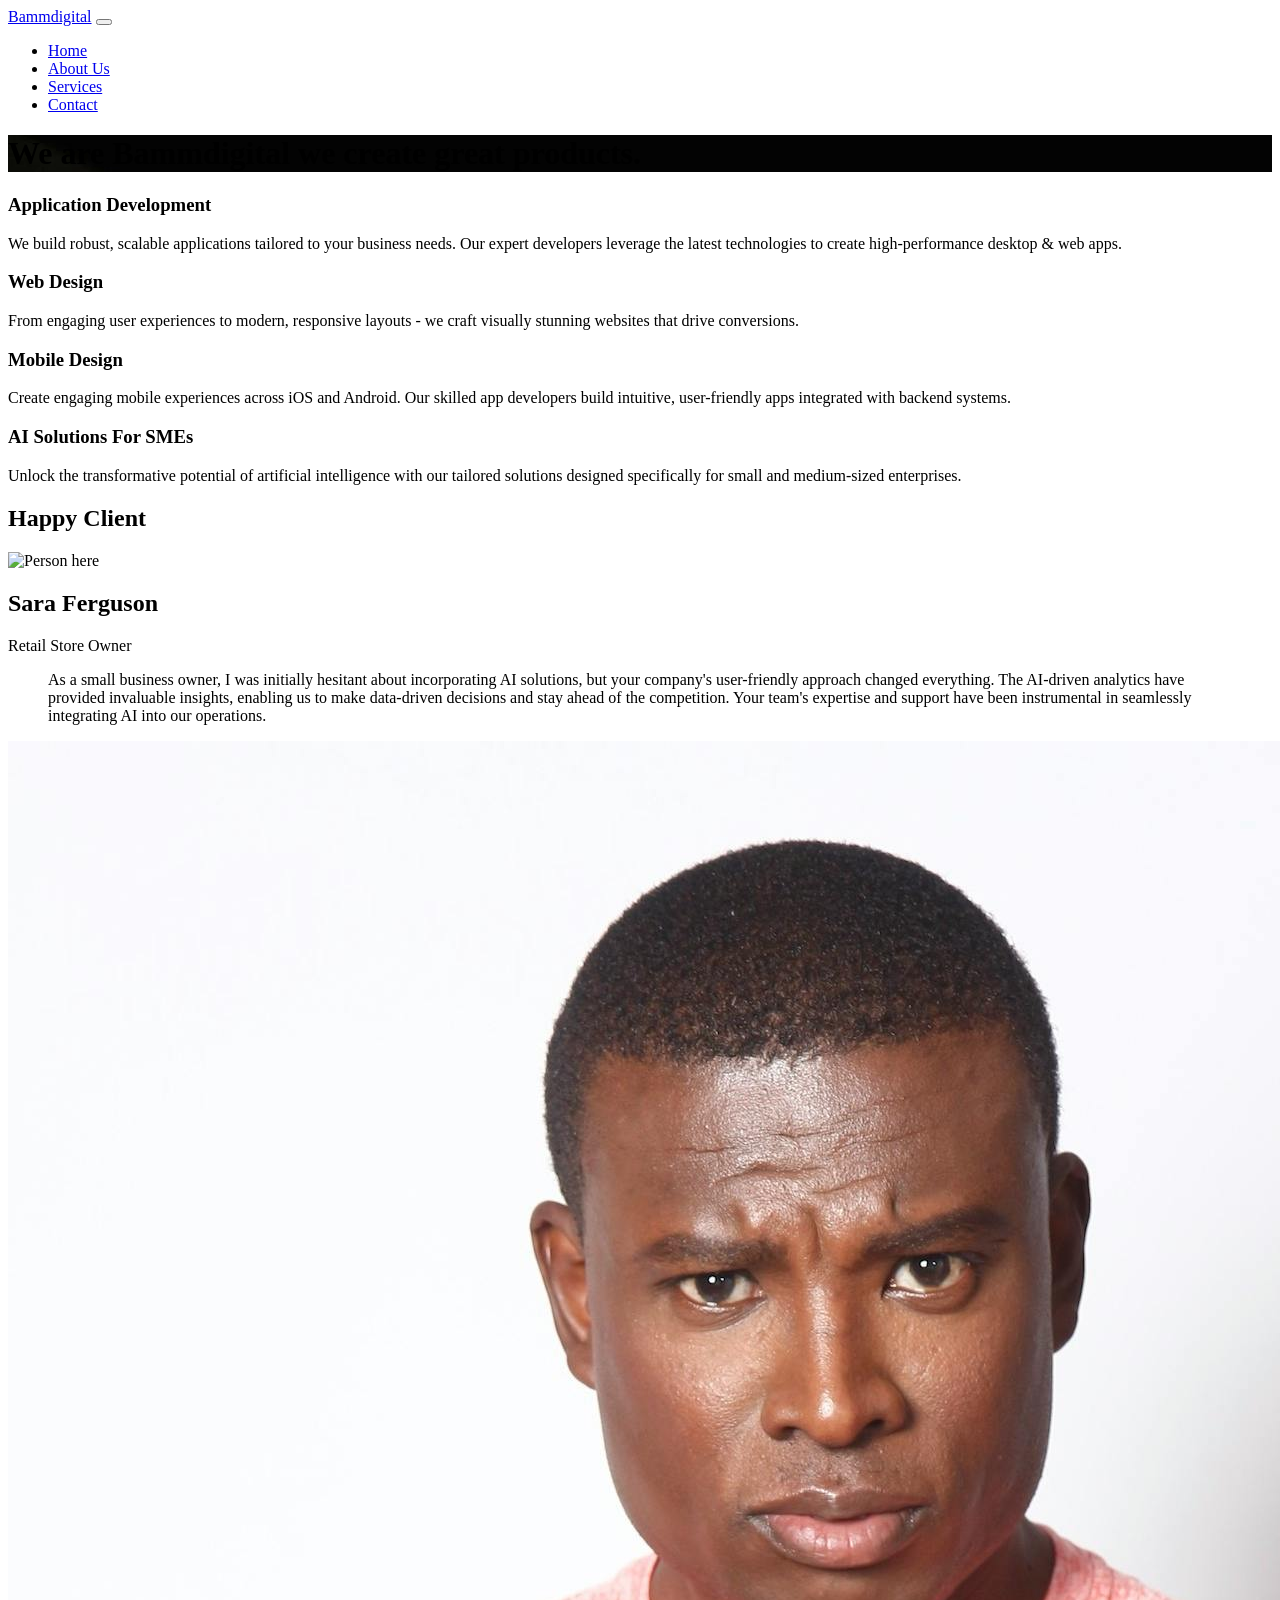
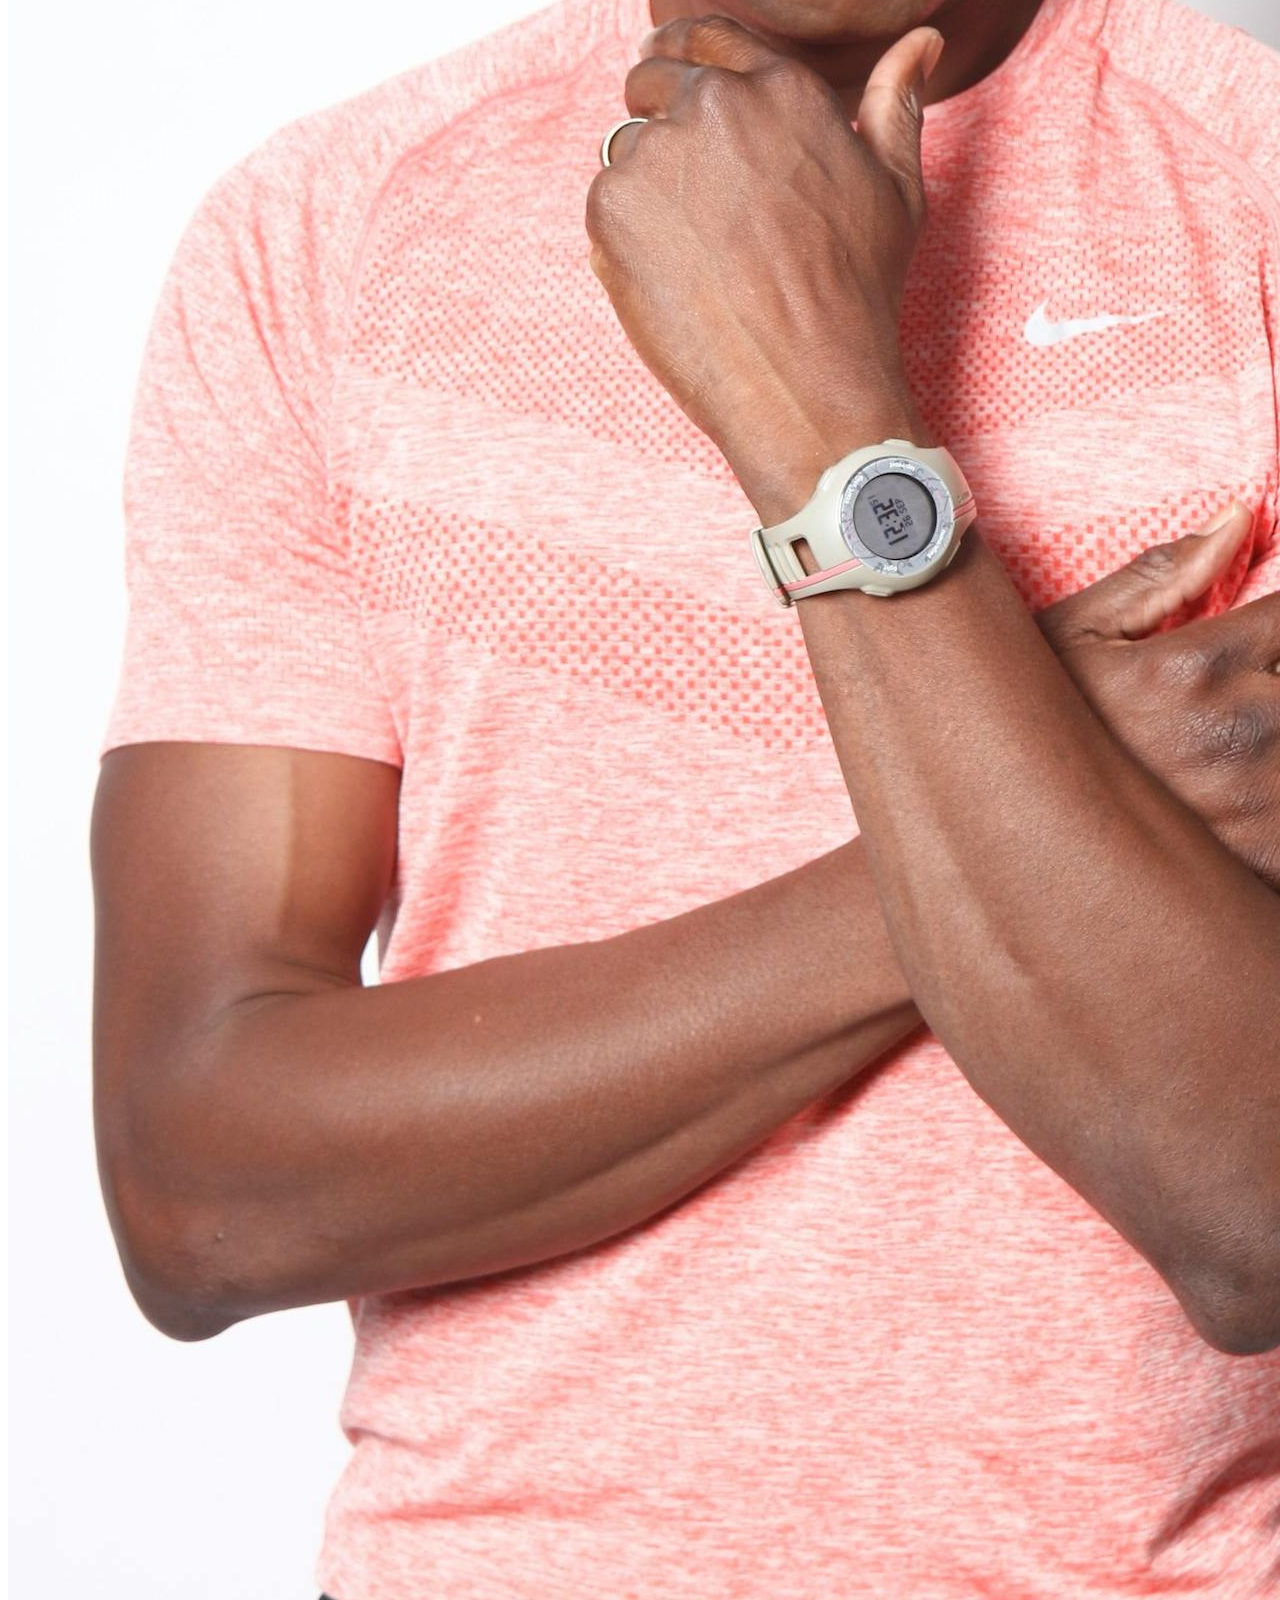
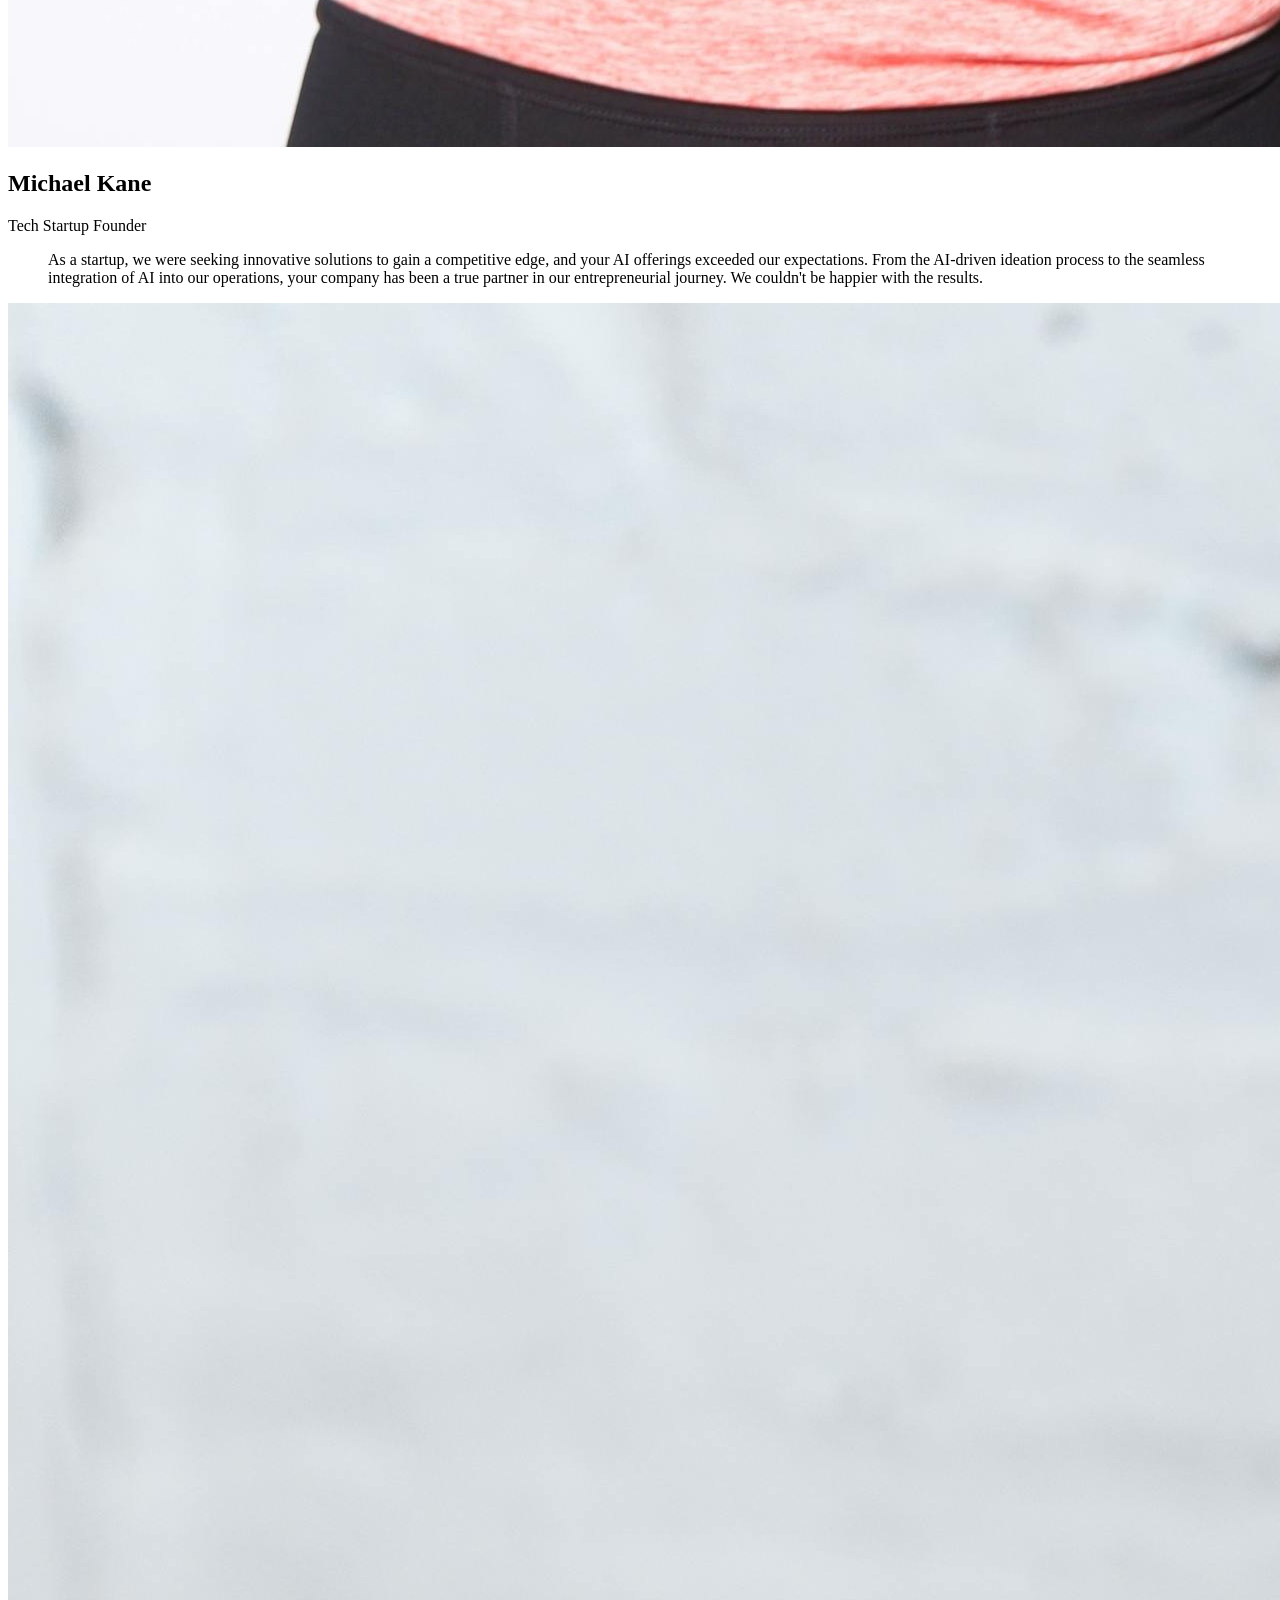
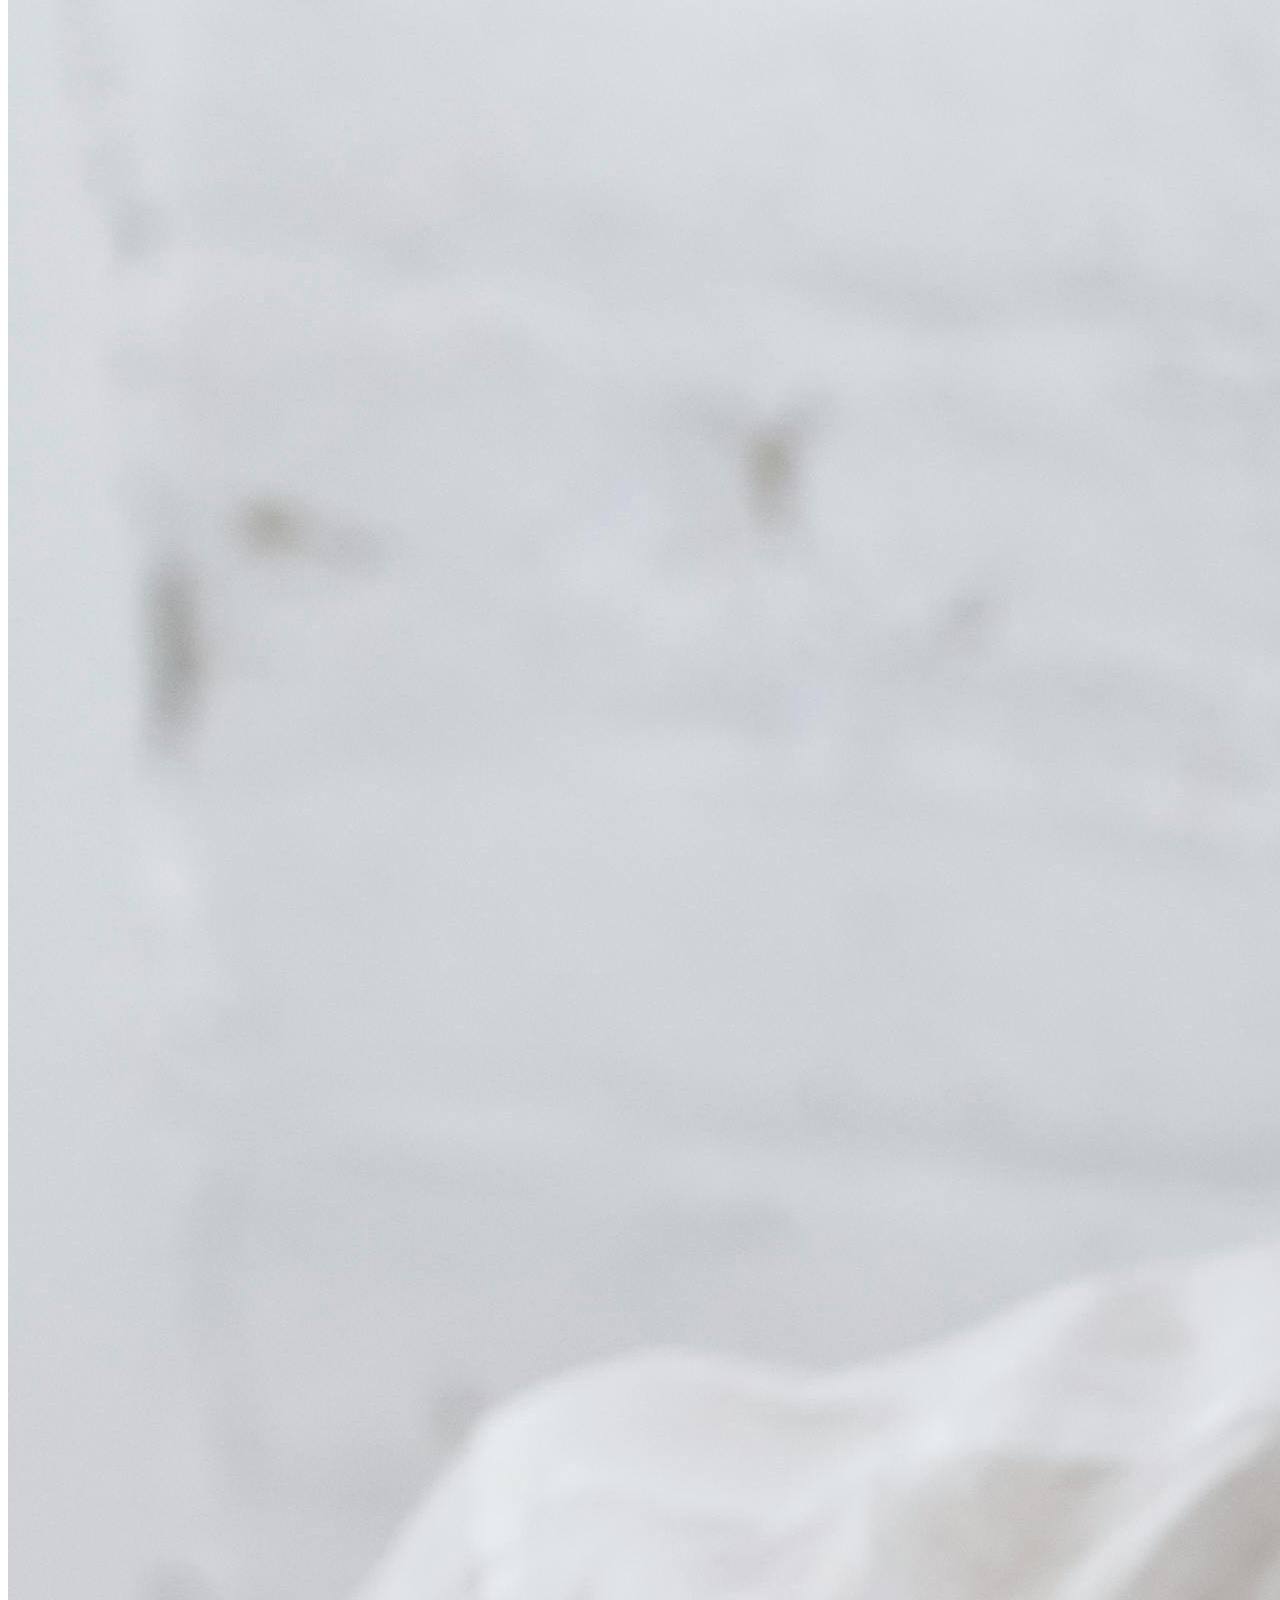
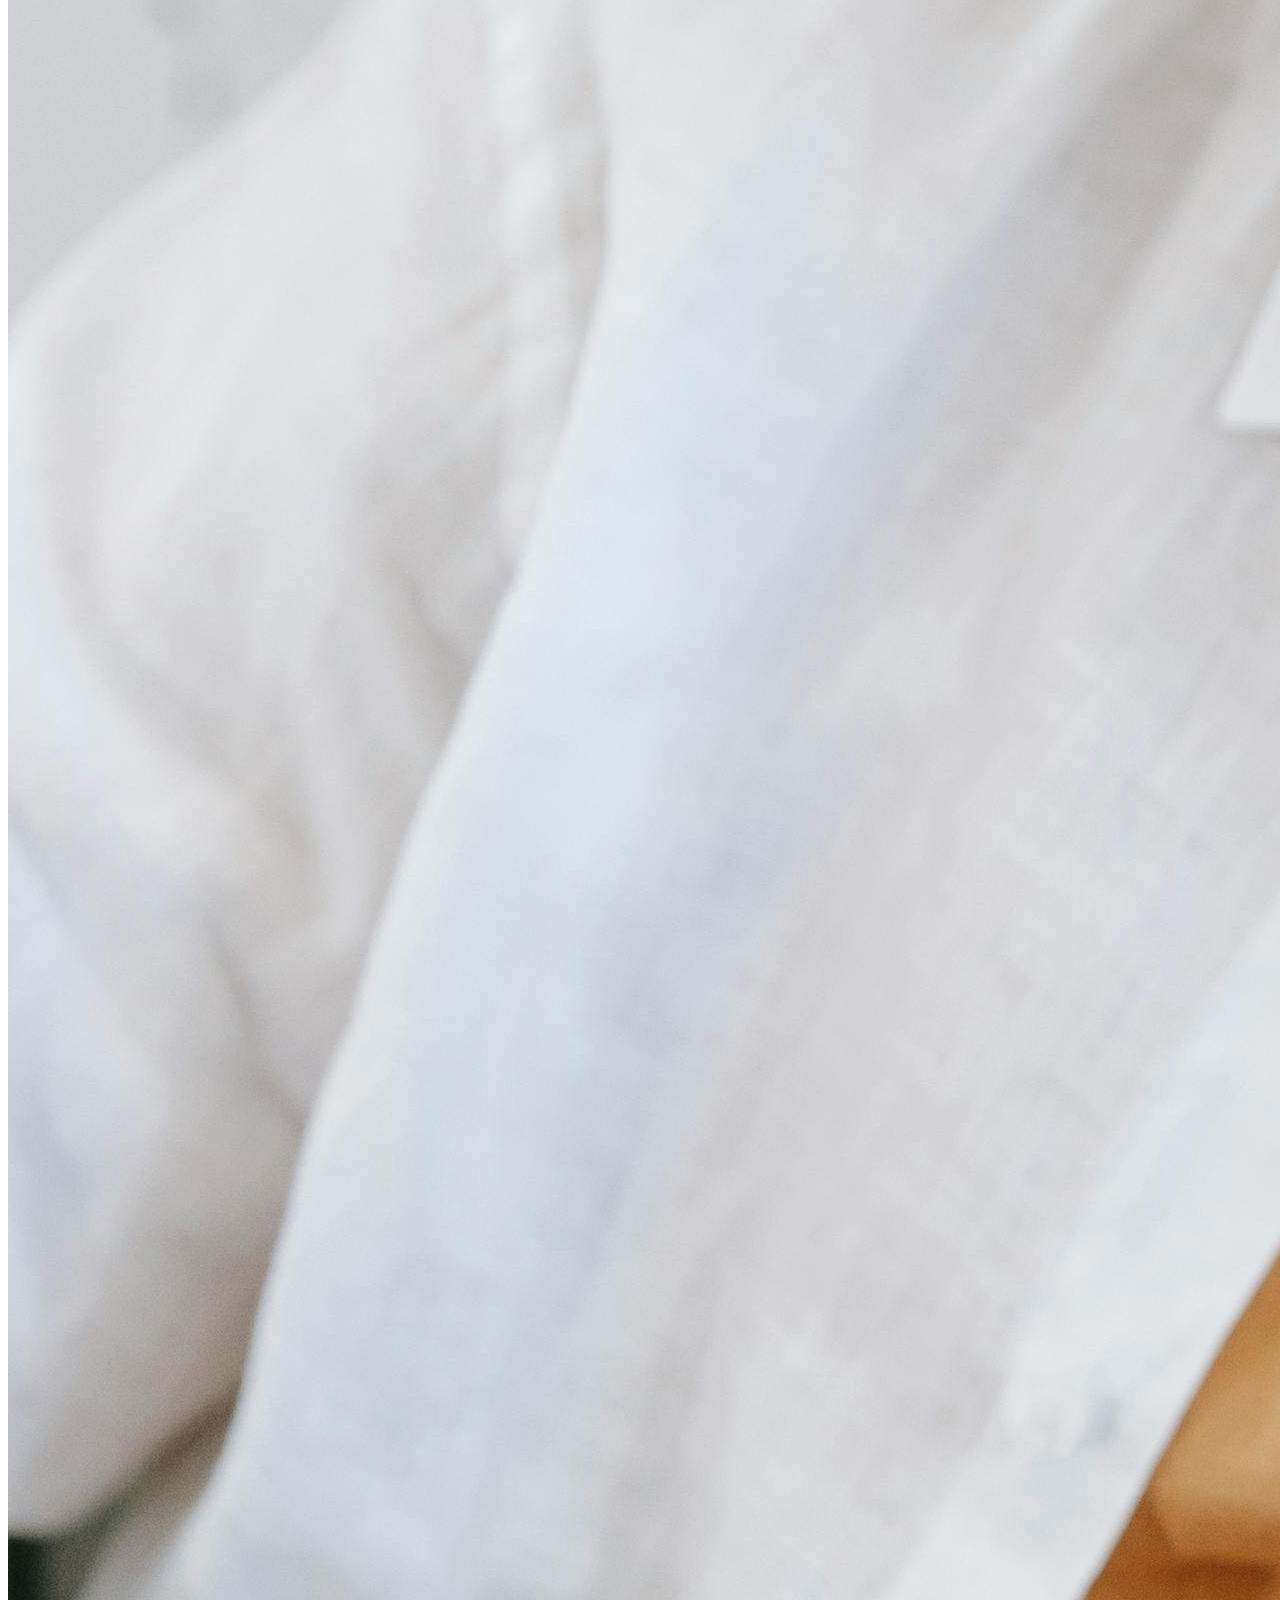
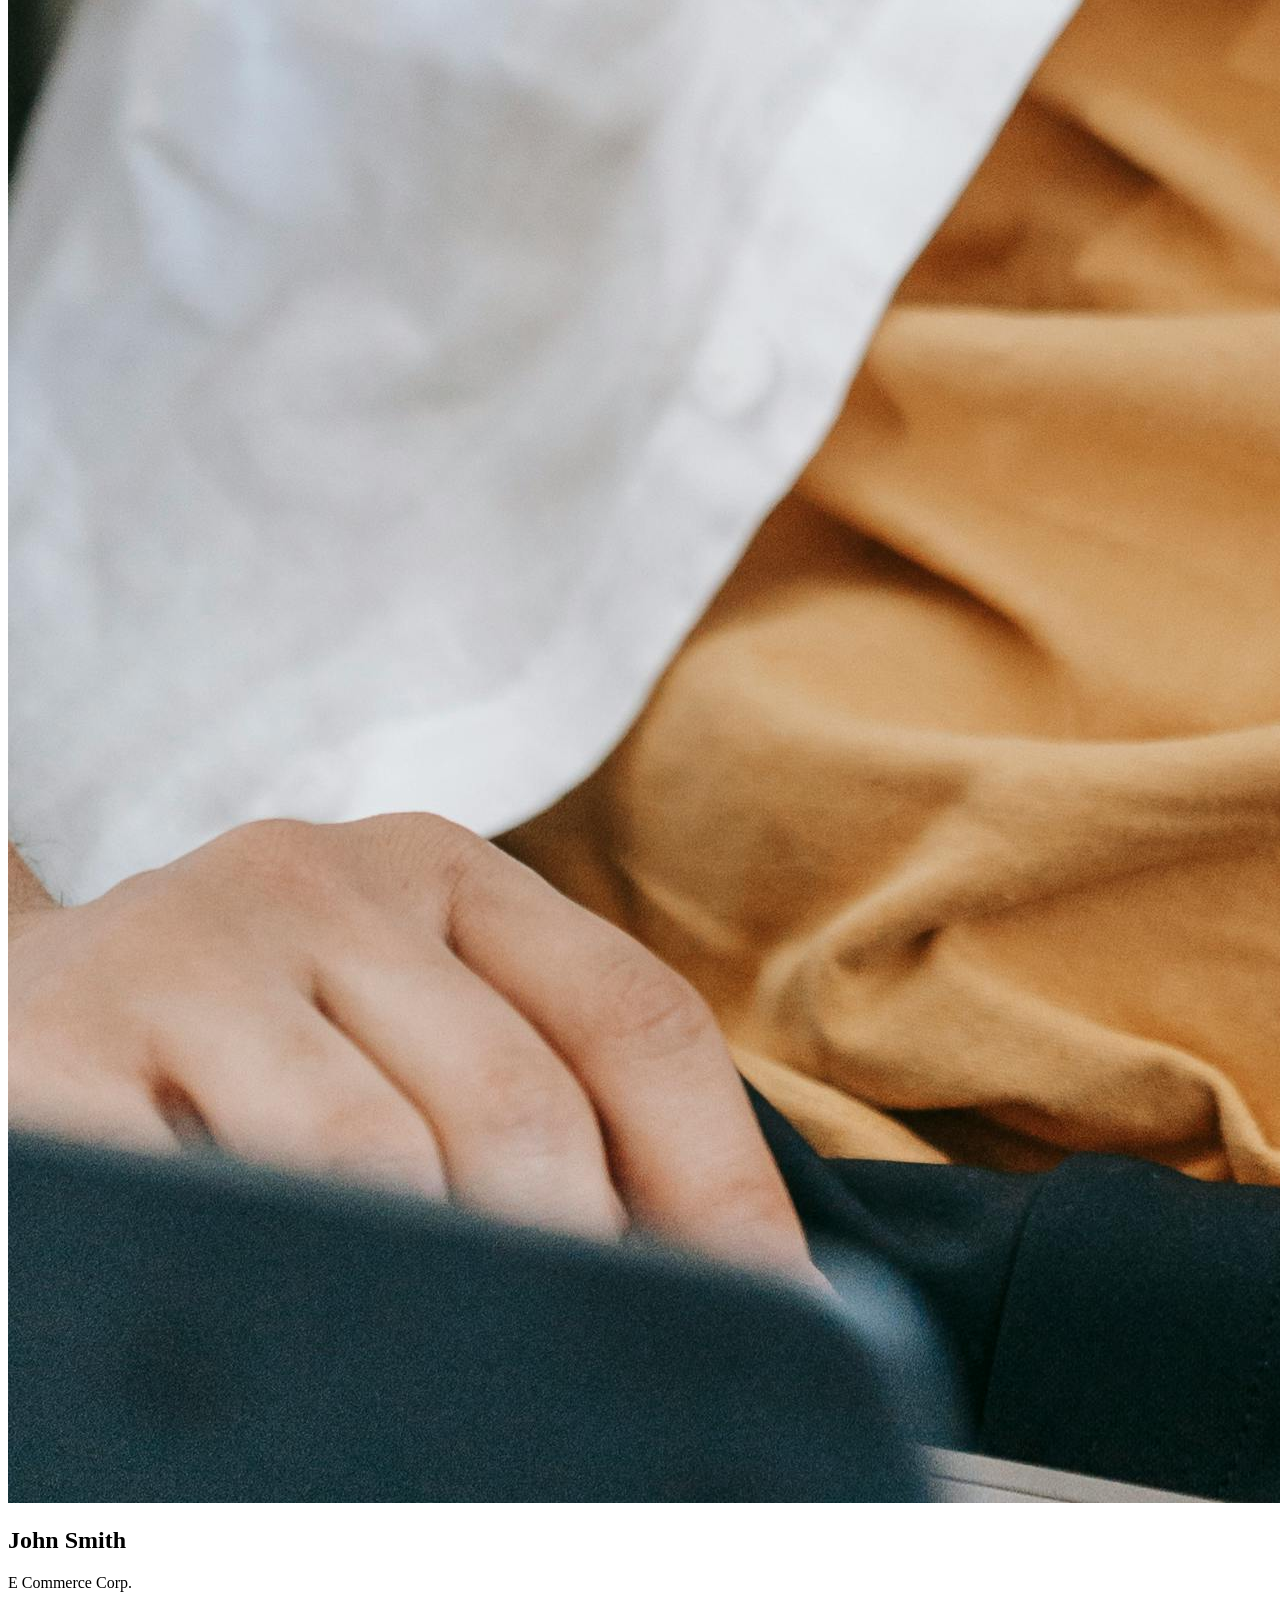
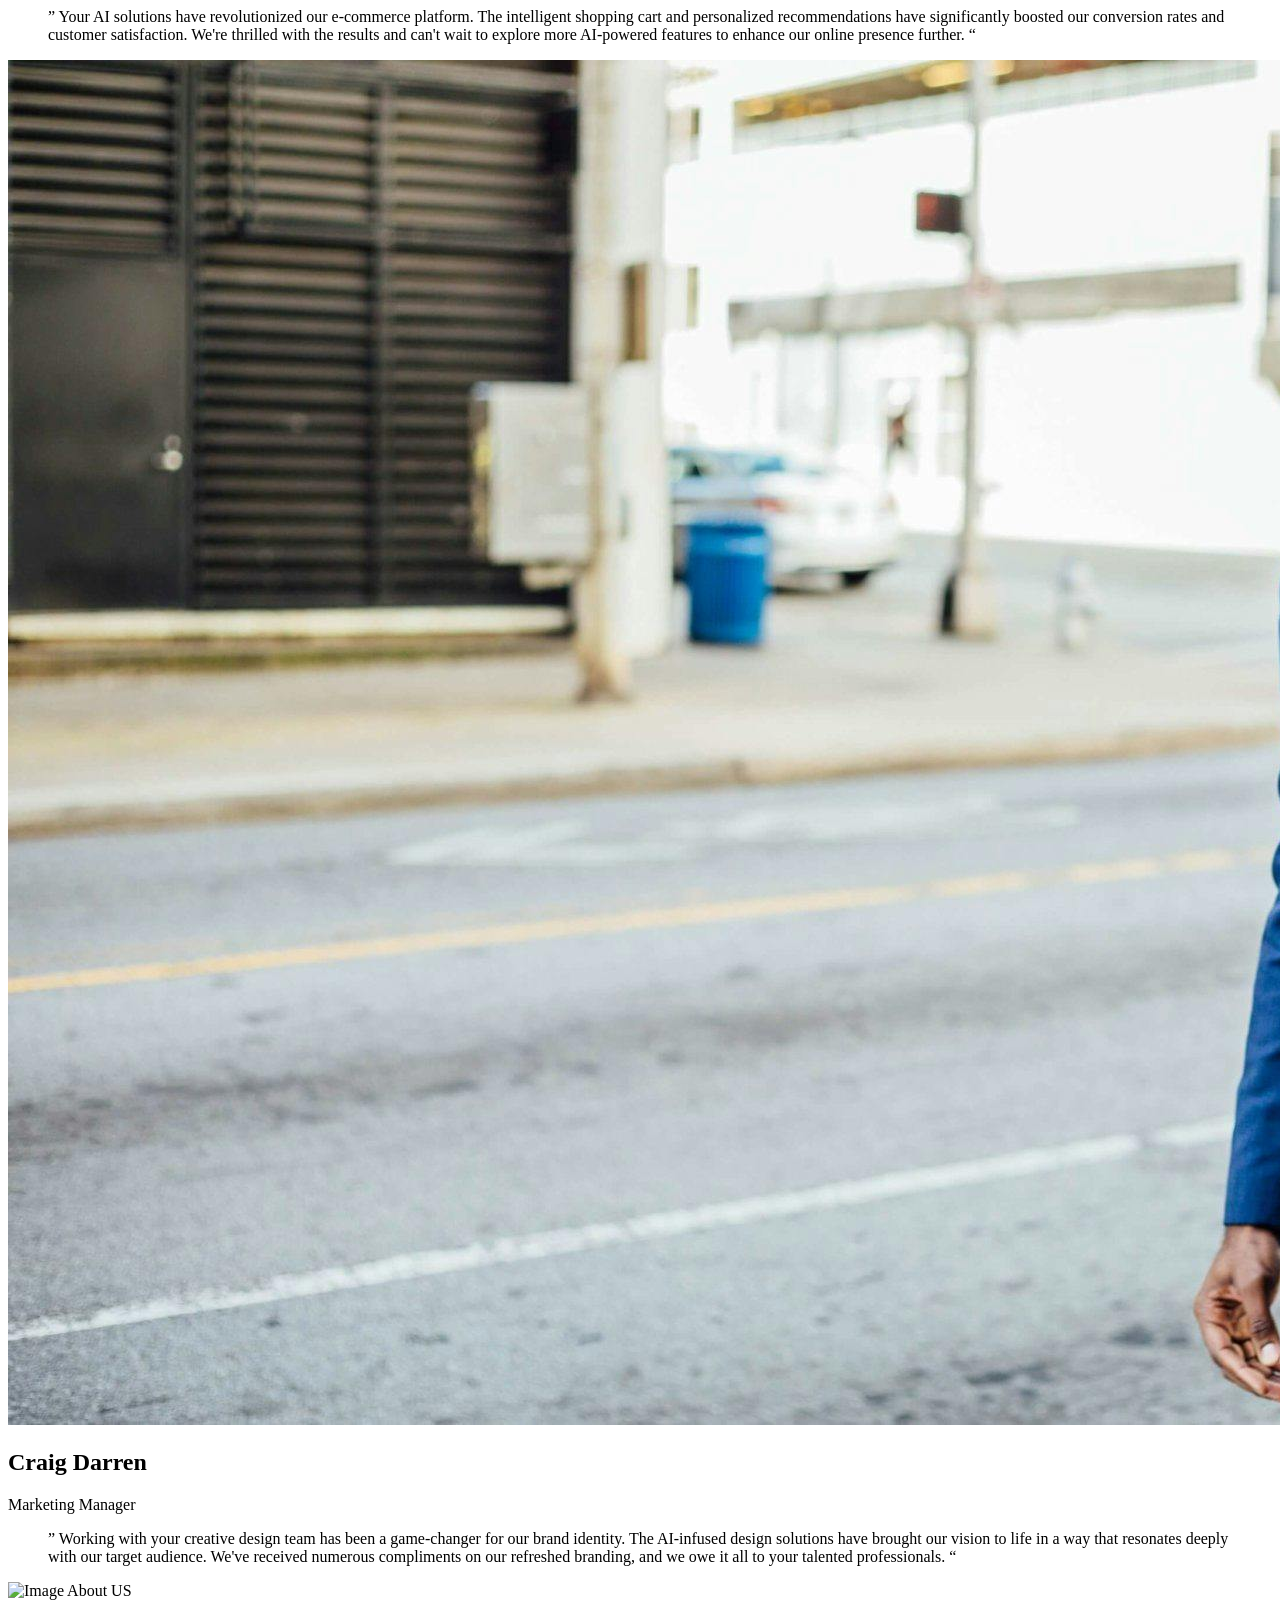
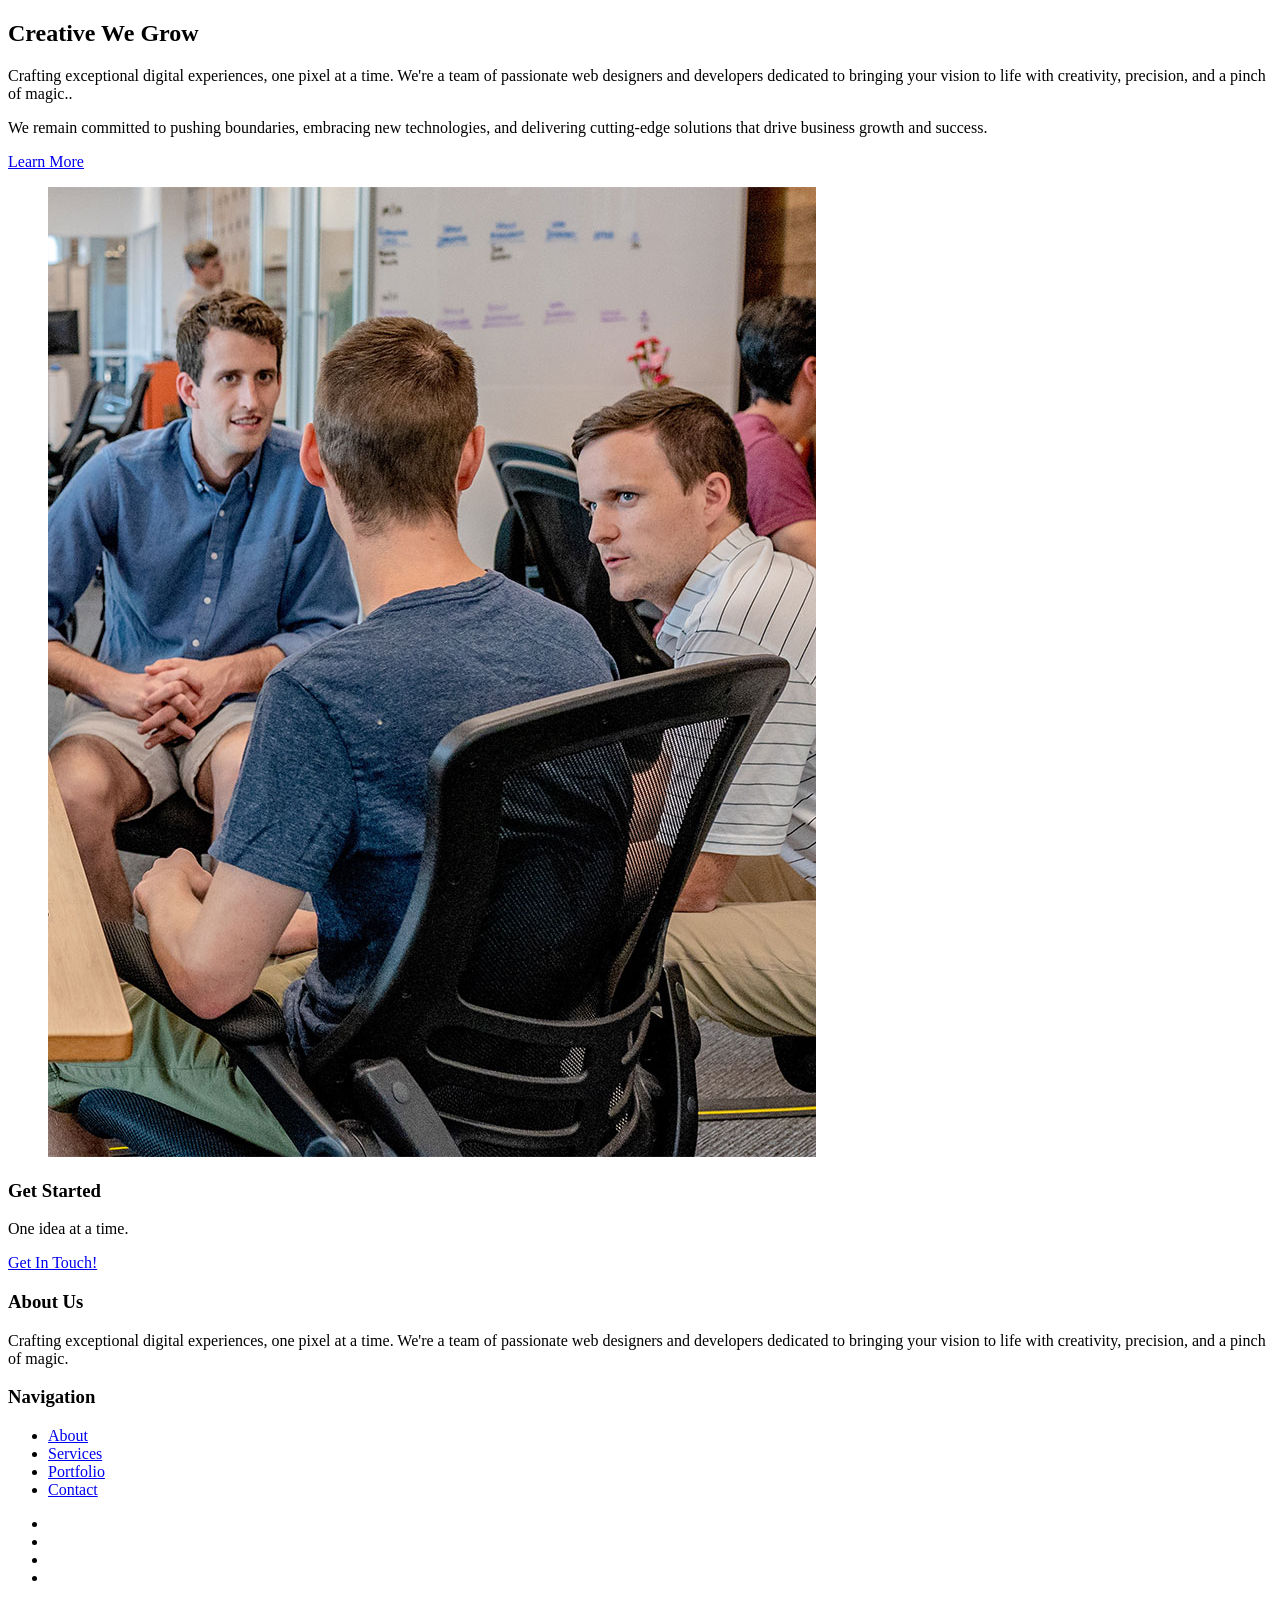
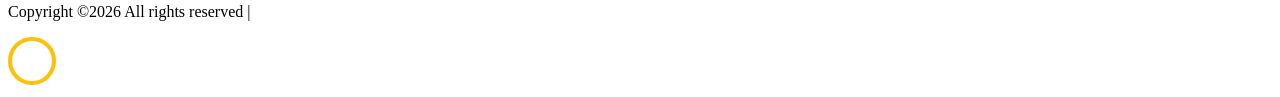
==== index.html @ 5a674810 "update testimonial section" ====
<!DOCTYPE html>
<html lang="en">

<head>
  <title>Bammdigital Services</title>
  <meta charset="utf-8">
  <meta name="viewport" content="width=device-width, initial-scale=1, shrink-to-fit=no">


  <link href="https://fonts.googleapis.com/css?family=Abril+Fatface:400,400i|Roboto+Mono&display=swap" rel="stylesheet">


  <link rel="stylesheet" href="css/animate.css">
  <link rel="stylesheet" href="css/owl.carousel.min.css">
  <link rel="stylesheet" href="css/jquery.fancybox.min.css">


  <link rel="stylesheet" href="fonts/ionicons/css/ionicons.min.css">
  <link rel="stylesheet" href="fonts/fontawesome/css/font-awesome.min.css">
  <link rel="stylesheet" href="fonts/flaticon/font/flaticon.css">
  <link rel="stylesheet" href="css/aos.css">
  <link rel="stylesheet"
    href="https://cdnjs.cloudflare.com/ajax/libs/simple-line-icons/2.4.1/css/simple-line-icons.css">

  <!-- Theme Style -->
  <link rel="stylesheet" href="css/style.css">

</head>

<body>

  <header role="banner">
    <nav class="navbar navbar-expand-lg  bg-dark">
      <div class="container-fluid">
        <a class="navbar-brand " href="index.html">Bammdigital</a>

        <button class="navbar-toggler" type="button" data-toggle="collapse" data-target="#navbarsExample05"
          aria-controls="navbarsExample05" aria-expanded="false" aria-label="Toggle navigation">
          <span class="navbar-toggler-icon"></span>
        </button>

   
        <div class="collapse navbar-collapse" id="navbarsExample05">
          <ul class="navbar-nav pl-md-5 ml-auto">
            <li class="nav-item">
              <a class="nav-link active" href="index.html">Home</a>
            </li>
            <li class="nav-item">
              <a class="nav-link" href="about.html">About Us</a>
            </li>
            <li class="nav-item dropdown">
              <a class="nav-link" href="services.html">Services</a>
            </li>
            <!-- <li class="nav-item">
              <a class="nav-link" href="portfolio.html">Projects</a>
            </li> -->
            <li class="nav-item">
              <a class="nav-link" href="contact.html">Contact</a>
            </li>
          </ul>

          
        </div>
      </div>
    </nav>
  </header>
  <!-- END header -->

  <div class="slider-item overlay" data-stellar-background-ratio="0.5"
    style="background-image: url('images/hero_2.jpg');">
    <div class="container">
      <div class="row slider-text align-items-center justify-content-center">
        <div class="col-lg-12 text-center col-sm-12">
          <h1 class="mb-4" data-aos="fade-up" data-aos-delay="100">We are Bammdigital we create great products.</h1>
        </div>
      </div>
    </div>
  </div>

  <div class="section">
    <div class="container">
      <div class="row">
        <div class="col-lg-3 mb-4">
          <div class="service text-center" data-aos="fade-up" data-aos-delay="">
            <span class="icon icon-paper-plane mb-4 d-block"></span>
            <h3>Application Development</h3>
            <p>We build robust, scalable applications tailored to your business needs. Our expert developers leverage the latest technologies to create high-performance desktop & web apps.</p>
          </div>
        </div>
        <div class="col-lg-3 mb-4">
          <div class="service text-center" data-aos="fade-up" data-aos-delay="100">
            <span class="icon icon-screen-desktop mb-4 d-block"></span>
            <h3>Web Design</h3>
            <p>From engaging user experiences to modern, responsive layouts - we craft visually stunning websites that drive conversions.</p>
          </div>
        </div>
        <div class="col-lg-3 mb-4">
          <div class="service text-center" data-aos="fade-up" data-aos-delay="200">
            <span class="icon icon-screen-smartphone mb-4 d-block"></span>
            <h3>Mobile Design</h3>
            <p>Create engaging mobile experiences across iOS and Android. Our skilled app developers build intuitive, user-friendly apps integrated with backend systems.</p>
          </div>
        </div>
        <div class="col-lg-3 mb-4">
          <div class="service text-center" data-aos="fade-up" data-aos-delay="300">
            <span class="icon icon-magnifier mb-4 d-block"></span>
            <h3>AI Solutions For SMEs</h3>
            <p>Unlock the transformative potential of artificial intelligence with our tailored solutions designed specifically for small and medium-sized enterprises. </p>
          </div>
        </div>
      </div>
    </div>
  </div>


  <!-- <div class="section portfolio-section">
    <div class="container">
      <div class="row mb-5 justify-content-center" data-aos="fade-up">
        <div class="col-md-8 text-center">
          <h2 class="mb-4 section-title">Selected Work</h2>
          <p>Powering business growth through innovative software solutions and cutting-edge tech services.</p>
        </div>
      </div>
    </div>
    <div class="container">
      <div class="row mb-5 no-gutters">
        <div class="col-sm-6 col-md-6 col-lg-6" data-aos="fade" data-aos-delay="100">
          <a href="portfolio-single.html" class="work-thumb">
            <div class="work-text">
              <h2>Project Name Here</h2>
              <p>Business</p>
            </div>
            <img src="images/work_1.jpg" alt="Image" class="img-fluid">
          </a>
        </div>

        <div class="col-sm-6 col-md-6 col-lg-6" data-aos="fade" data-aos-delay="200">
          <a href="portfolio-single.html" class="work-thumb">
            <div class="work-text">
              <h2>Project Name Here</h2>
              <p>Design</p>
            </div>
            <img src="images/work_2.jpg" alt="Image" class="img-fluid">
          </a>
        </div>

        <div class="col-sm-6 col-md-6 col-lg-6" data-aos="fade" data-aos-delay="300">
          <a href="portfolio-single.html" class="work-thumb">
            <div class="work-text">
              <h2>Project Name Here</h2>
              <p>Business</p>
            </div>
            <img src="images/work_3.jpg" alt="Image" class="img-fluid">
          </a>
        </div>

        <div class="col-sm-6 col-md-6 col-lg-6" data-aos="fade" data-aos-delay="400">
          <a href="portfolio-single.html" class="work-thumb">
            <div class="work-text">
              <h2>Project Name Here</h2>
              <p>Business</p>
            </div>
            <img src="images/work_4.jpg" alt="Image" class="img-fluid">
          </a>
        </div>

      </div>
      
    </div>
  </div> -->

  <div class="section bg-light block-11">
    <div class="container">
      <div class="row justify-content-center mb-5">
        <div class="col-md-8 text-center">
          <h2 class="mb-4 section-title">Happy Client</h2>
        </div>
      </div>
      <div class="nonloop-block-11 owl-carousel">
        <div class="item">
          <div class="block-33 h-100">
            <div class="vcard d-flex mb-3">
              <div class="image align-self-center"><img src="images/person_1.jpg" alt="Person here"></div>
              <div class="name-text align-self-center">
                <h2 class="heading">Sara Ferguson</h2>
                <span class="meta">Retail Store Owner</span>
              </div>
            </div>
            <div class="text">
              <blockquote>
                <p>As a small business owner, I was initially hesitant about incorporating AI solutions, but your company's user-friendly approach changed everything. The AI-driven analytics have provided invaluable insights, enabling us to make data-driven decisions and stay ahead of the competition. Your team's expertise and support have been instrumental in seamlessly integrating AI into our operations.</p>
              </blockquote>
            </div>
          </div>
        </div>

        <div class="item">
          <div class="block-33 h-100">
            <div class="vcard d-flex mb-3">
              <div class="image align-self-center"><img src="images/person_2.jpg" alt="Person here"></div>
              <div class="name-text align-self-center">
                <h2 class="heading">Michael Kane</h2>
                <span class="meta">Tech Startup Founder</span>
              </div>
            </div>
            <div class="text">
              <blockquote>
                <p>As a startup, we were seeking innovative solutions to gain a competitive edge, and your AI offerings exceeded our expectations. From the AI-driven ideation process to the seamless integration of AI into our operations, your company has been a true partner in our entrepreneurial journey. We couldn't be happier with the results.</p>
              </blockquote>
            </div>
          </div>
        </div>

        <div class="item">
          <div class="block-33 h-100">
            <div class="vcard d-flex mb-3">
              <div class="image align-self-center"><img src="images/person_4.jpg" alt="Person here"></div>
              <div class="name-text align-self-center">
                <h2 class="heading">John Smith</h2>
                <span class="meta">E Commerce Corp.</span>
              </div>
            </div>
            <div class="text">
              <blockquote>
                <p>&rdquo; Your AI solutions have revolutionized our e-commerce platform. The intelligent shopping cart and personalized recommendations have significantly boosted our conversion rates and customer satisfaction. We're thrilled with the results and can't wait to explore more AI-powered features to enhance our online presence further. &ldquo;</p>
              </blockquote>
            </div>
          </div>
        </div>

        <div class="item">
          <div class="block-33 h-100">
            <div class="vcard d-flex mb-3">
              <div class="image align-self-center"><img src="images/person_3.jpg" alt="Person here"></div>
              <div class="name-text align-self-center">
                <h2 class="heading">Craig Darren</h2>
                <span class="meta">Marketing Manager</span>
              </div>
            </div>
            <div class="text">
              <blockquote>
                <p>&rdquo; Working with your creative design team has been a game-changer for our brand identity. The AI-infused design solutions have brought our vision to life in a way that resonates deeply with our target audience. We've received numerous compliments on our refreshed branding, and we owe it all to your talented professionals. &ldquo;</p>
              </blockquote>
            </div>
          </div>
        </div>

      </div>
    </div>
  </div>
  <!-- END .block-4 -->
  </div>


  <div class="section">
    <div class="container">
      <div class="row">
        
        <div class="col-lg-6 ml-auto pl-lg-4 mb-5 order-2">

          <img src="images/about_2.jpg" alt="Image" class="img-fluid mb-5">
          
          <span class="d-block text-uppercase text-primary">About US</span>
          <h2 class="mb-4 section-title">Creative We Grow</h2>
          <p>Crafting exceptional digital experiences, one pixel at a time. We're a team of passionate web designers and developers dedicated to bringing your vision to life with creativity, precision, and a pinch of magic..</p>
          <p class="mb-5">We remain committed to pushing boundaries, embracing new technologies, and delivering cutting-edge solutions that drive business growth and success.</p>
          <p><a href="#" class="btn btn-outline-black">Learn More</a></p>
        </div>
        <div class="col-lg-6 order-1">
          <figure class="img-dotted-bg">
            <img src="images/about_1.jpg" alt="Image" class="img-fluid">
          </figure>

        </div>
      </div>
    </div>
  </div>

  
  
  <div class="bg-primary py-5">
    <div class="container text-center">
      <div class="row justify-content-center">
        <div class="col-lg-7">
          <h3 class="text-white mb-2 font-weight-normal" >Get Started</h3>
          <p class="text-white mb-4">One idea at a time.</p>
            
          <p class="mb-0" data-aos="fade-up" data-aos-delay="200"><a href="contact.html" class="btn btn-outline-white px-4 py-3">Get In Touch!</a></p>
        </div>
      </div>

    </div>
  </div>

  

  <footer class="site-footer" role="contentinfo">
    <div class="container">
      <div class="row mb-5">
        <div class="col-md-4 mb-5">
          <h3 class="mb-4">About Us</h3>
          <p class="mb-5">Crafting exceptional digital experiences, one pixel at a time. We're a team of passionate web designers and developers dedicated to bringing your vision to life with creativity, precision, and a pinch of magic.</p>
          

        </div>
        <div class="col-md-3 ml-auto">

          <h3 class="mb-4">Navigation</h3>
          <ul class="list-unstyled footer-link">
            <li><a href="#">About</a></li>
            <li><a href="#">Services</a></li>
            <li><a href="#">Portfolio</a></li>
            <li><a href="#">Contact</a></li>
          </ul>


          
        </div>
        <div class="col-md-3 mb-5">
          <ul class="list-unstyled footer-link d-flex footer-social">
            <li><a href="#" class="p-2"><span class="fa fa-twitter"></span></a></li>
            <li><a href="#" class="p-2"><span class="fa fa-facebook"></span></a></li>
            <li><a href="#" class="p-2"><span class="fa fa-linkedin"></span></a></li>
            <li><a href="#" class="p-2"><span class="fa fa-instagram"></span></a></li>
          </ul>
        </div>
        
      </div>
      <div class="row">
        <div class="col-12 text-md-center text-left">
          <p>
            <!-- Link back to Colorlib can't be removed. Template is licensed under CC BY 3.0. -->
            Copyright &copy;<script>document.write(new Date().getFullYear());</script> All rights reserved | <a href="https://colorlib.com" target="_blank" ></a>
            <!-- Link back to Colorlib can't be removed. Template is licensed under CC BY 3.0. -->
          </p>
        </div>
      </div>
    </div>
  </footer>
  <!-- END footer -->

  <!-- loader -->
  <div id="loader" class="show fullscreen"><svg class="circular" width="48px" height="48px">
      <circle class="path-bg" cx="24" cy="24" r="22" fill="none" stroke-width="4" stroke="#eeeeee" />
      <circle class="path" cx="24" cy="24" r="22" fill="none" stroke-width="4" stroke-miterlimit="10"
        stroke="#ffc107" /></svg></div>

  <script src="js/jquery-3.2.1.min.js"></script>
  <script src="js/jquery-migrate-3.0.1.min.js"></script>
  <script src="js/popper.min.js"></script>
  <script src="js/bootstrap.min.js"></script>
  <script src="js/owl.carousel.min.js"></script>
  <script src="js/jquery.waypoints.min.js"></script>
  <script src="js/jquery.fancybox.min.js"></script>
  <script src="js/jquery.stellar.min.js"></script>
  <script src="js/aos.js"></script>
  <script src="js/main.js"></script>

</body>

</html>
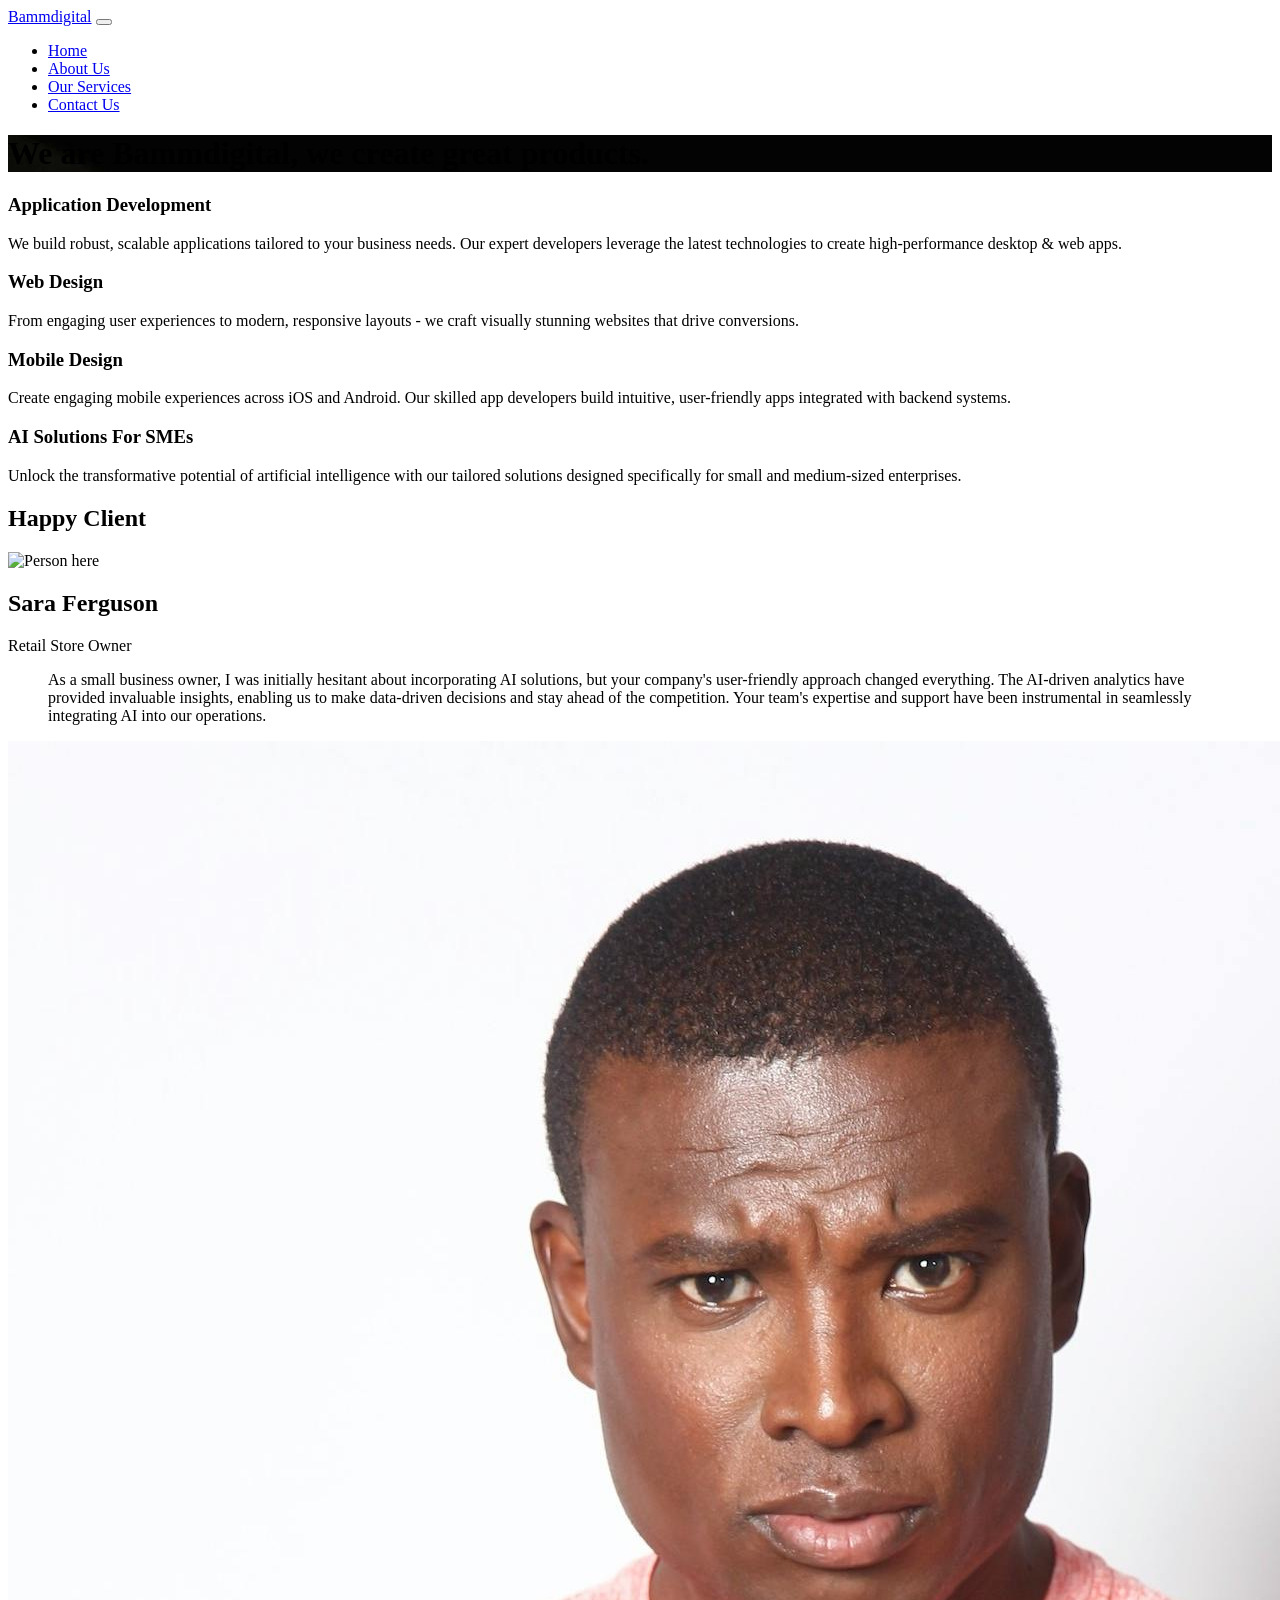
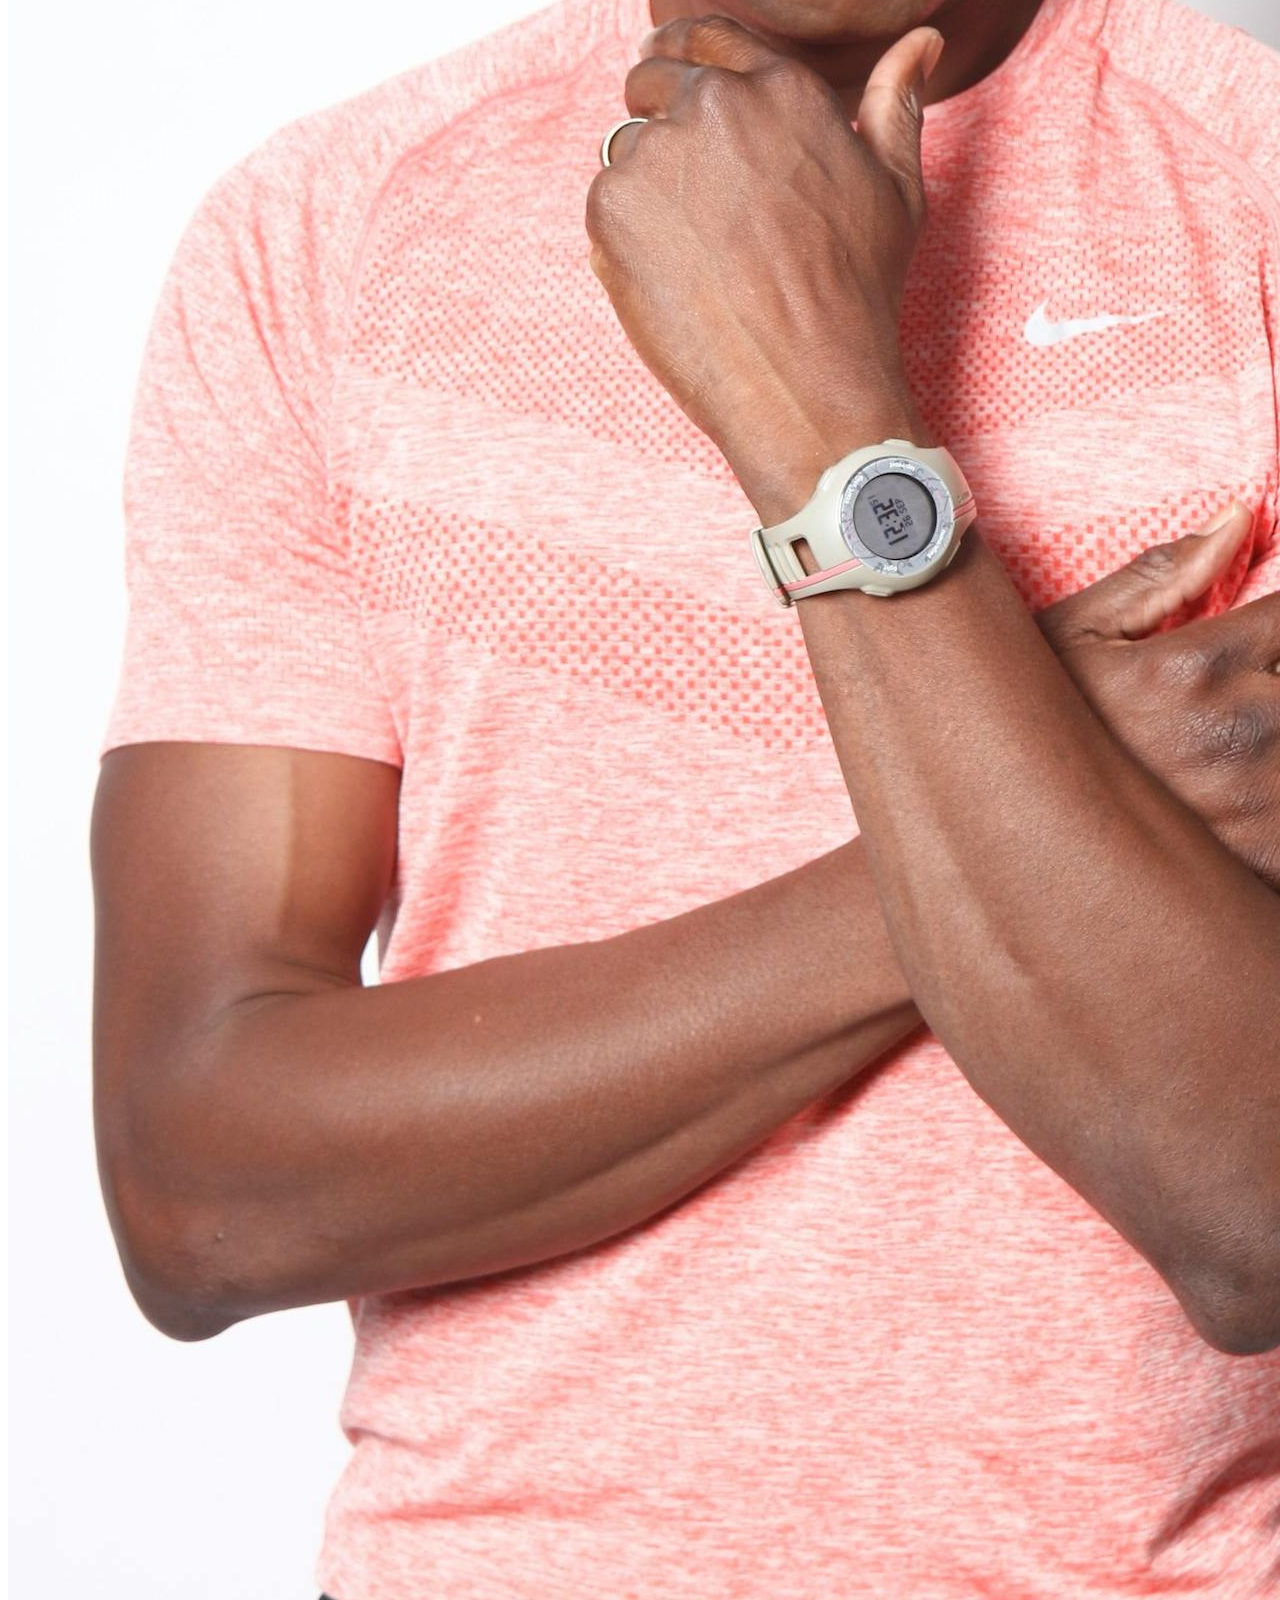
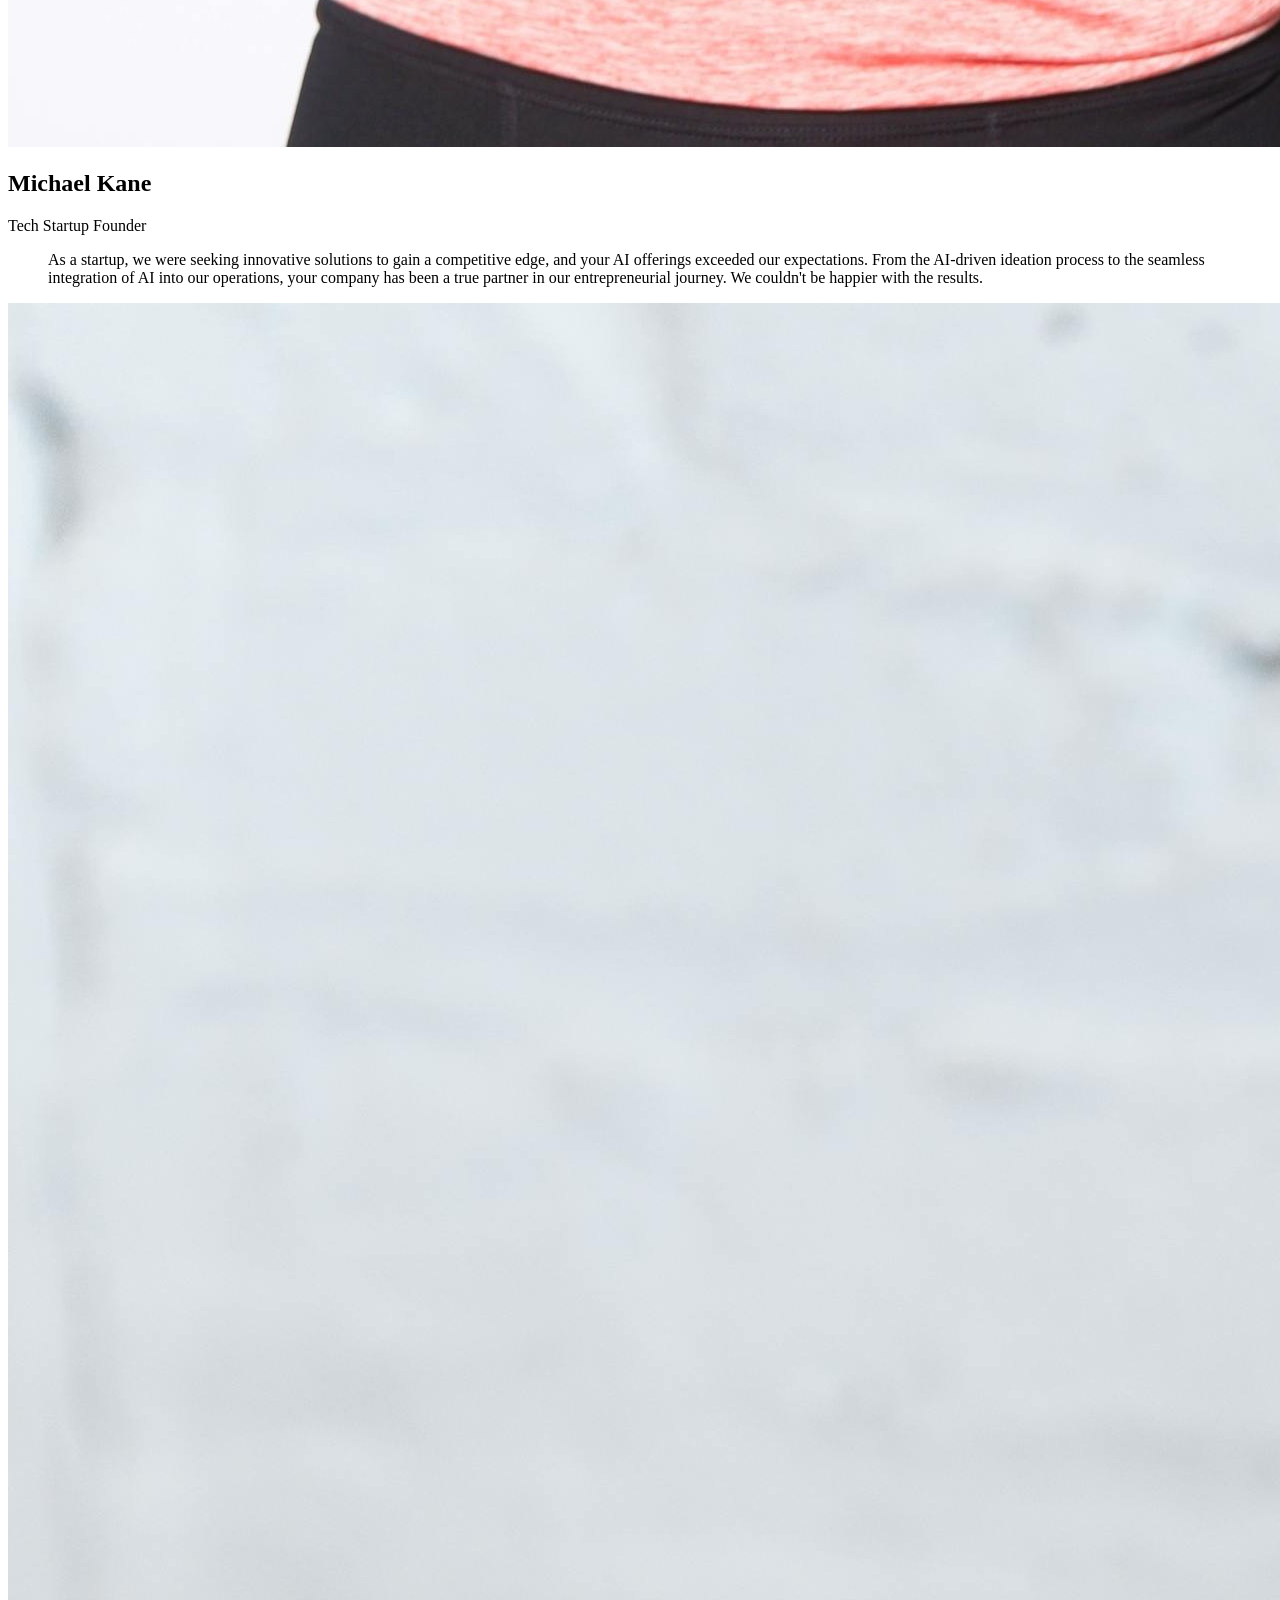
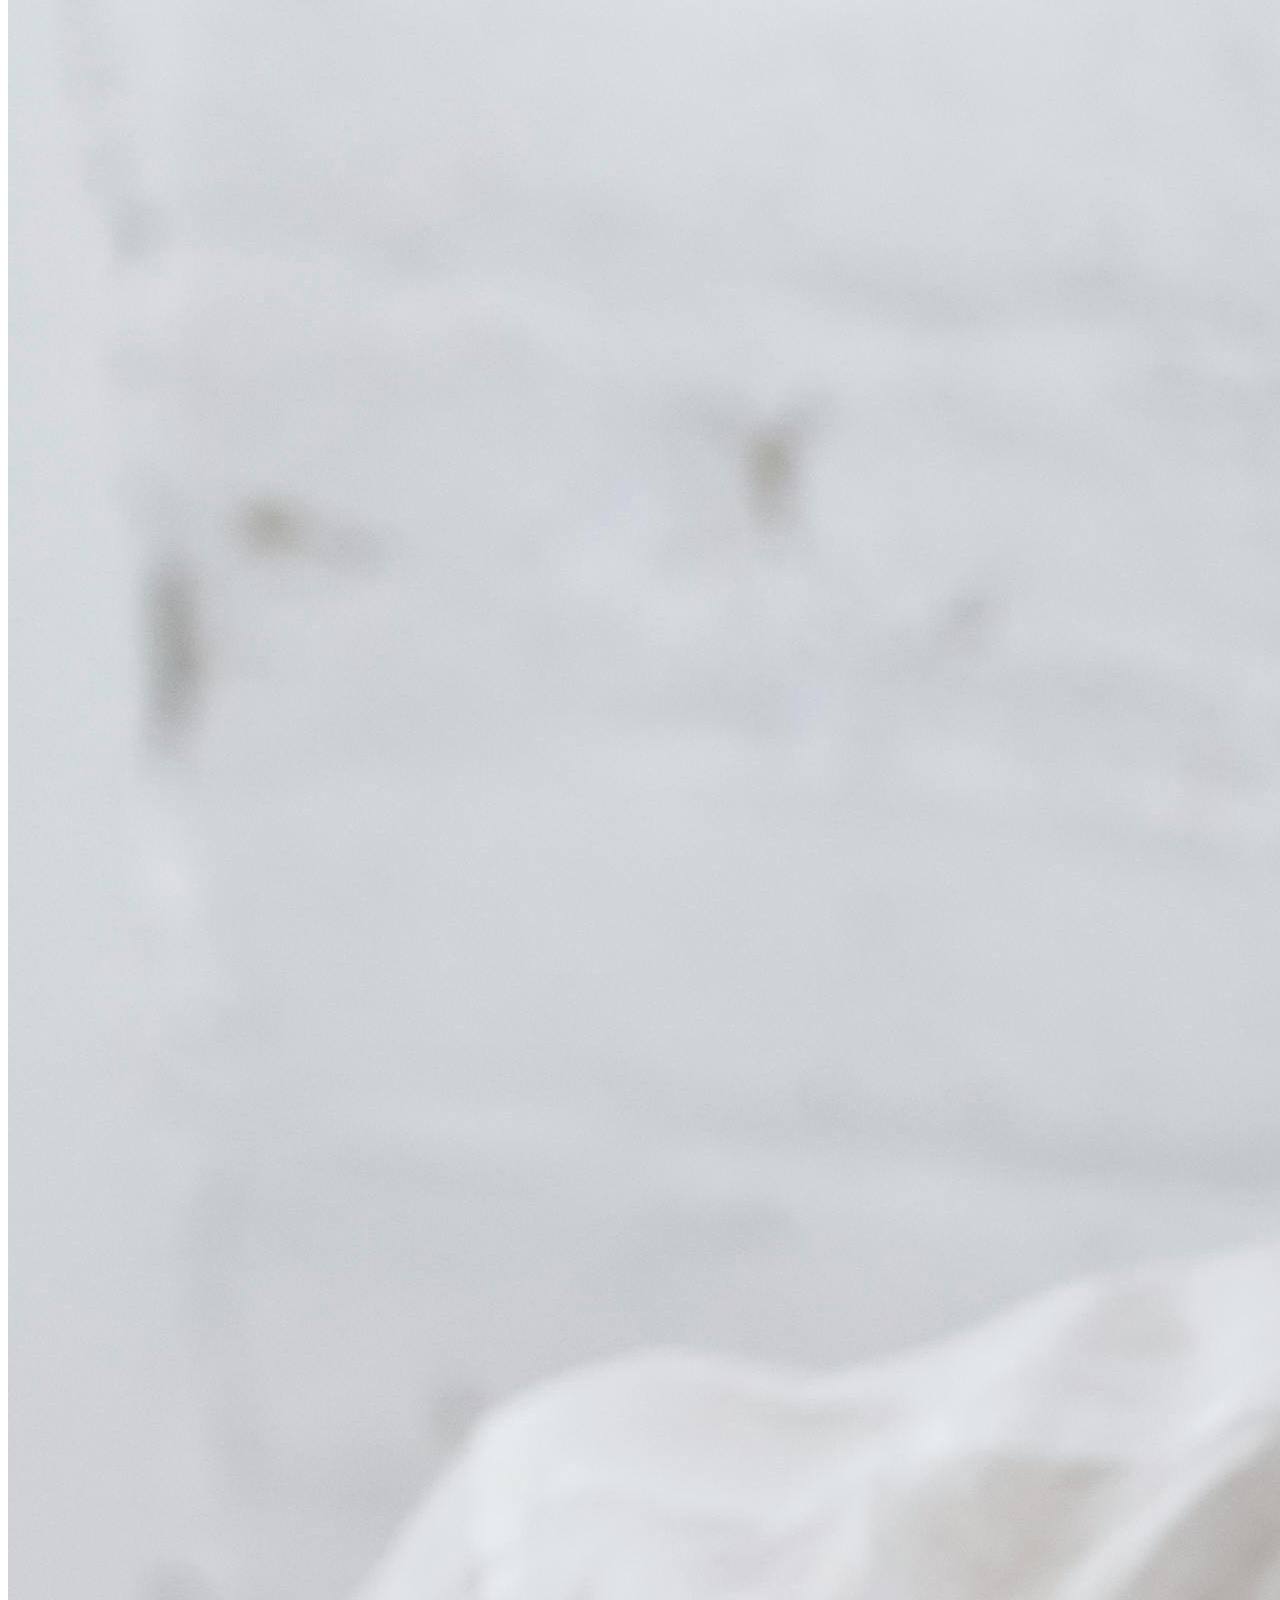
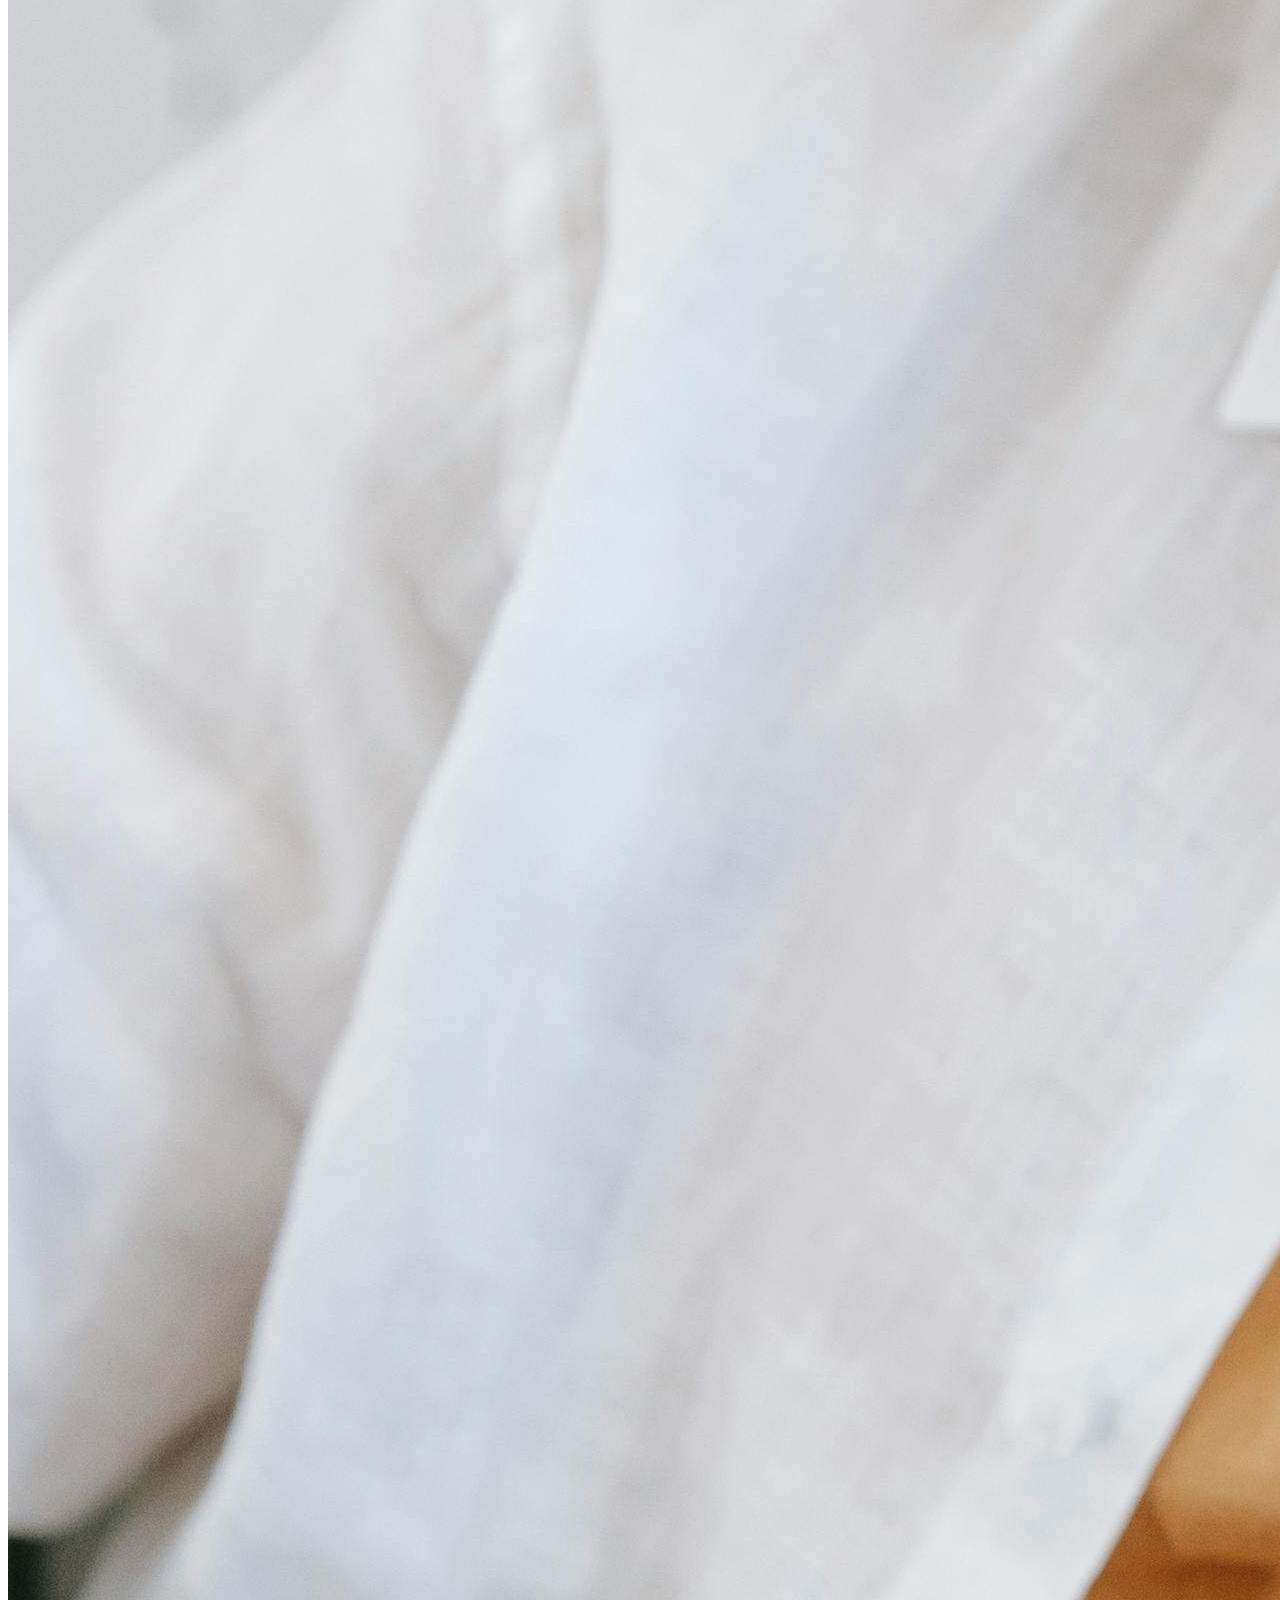
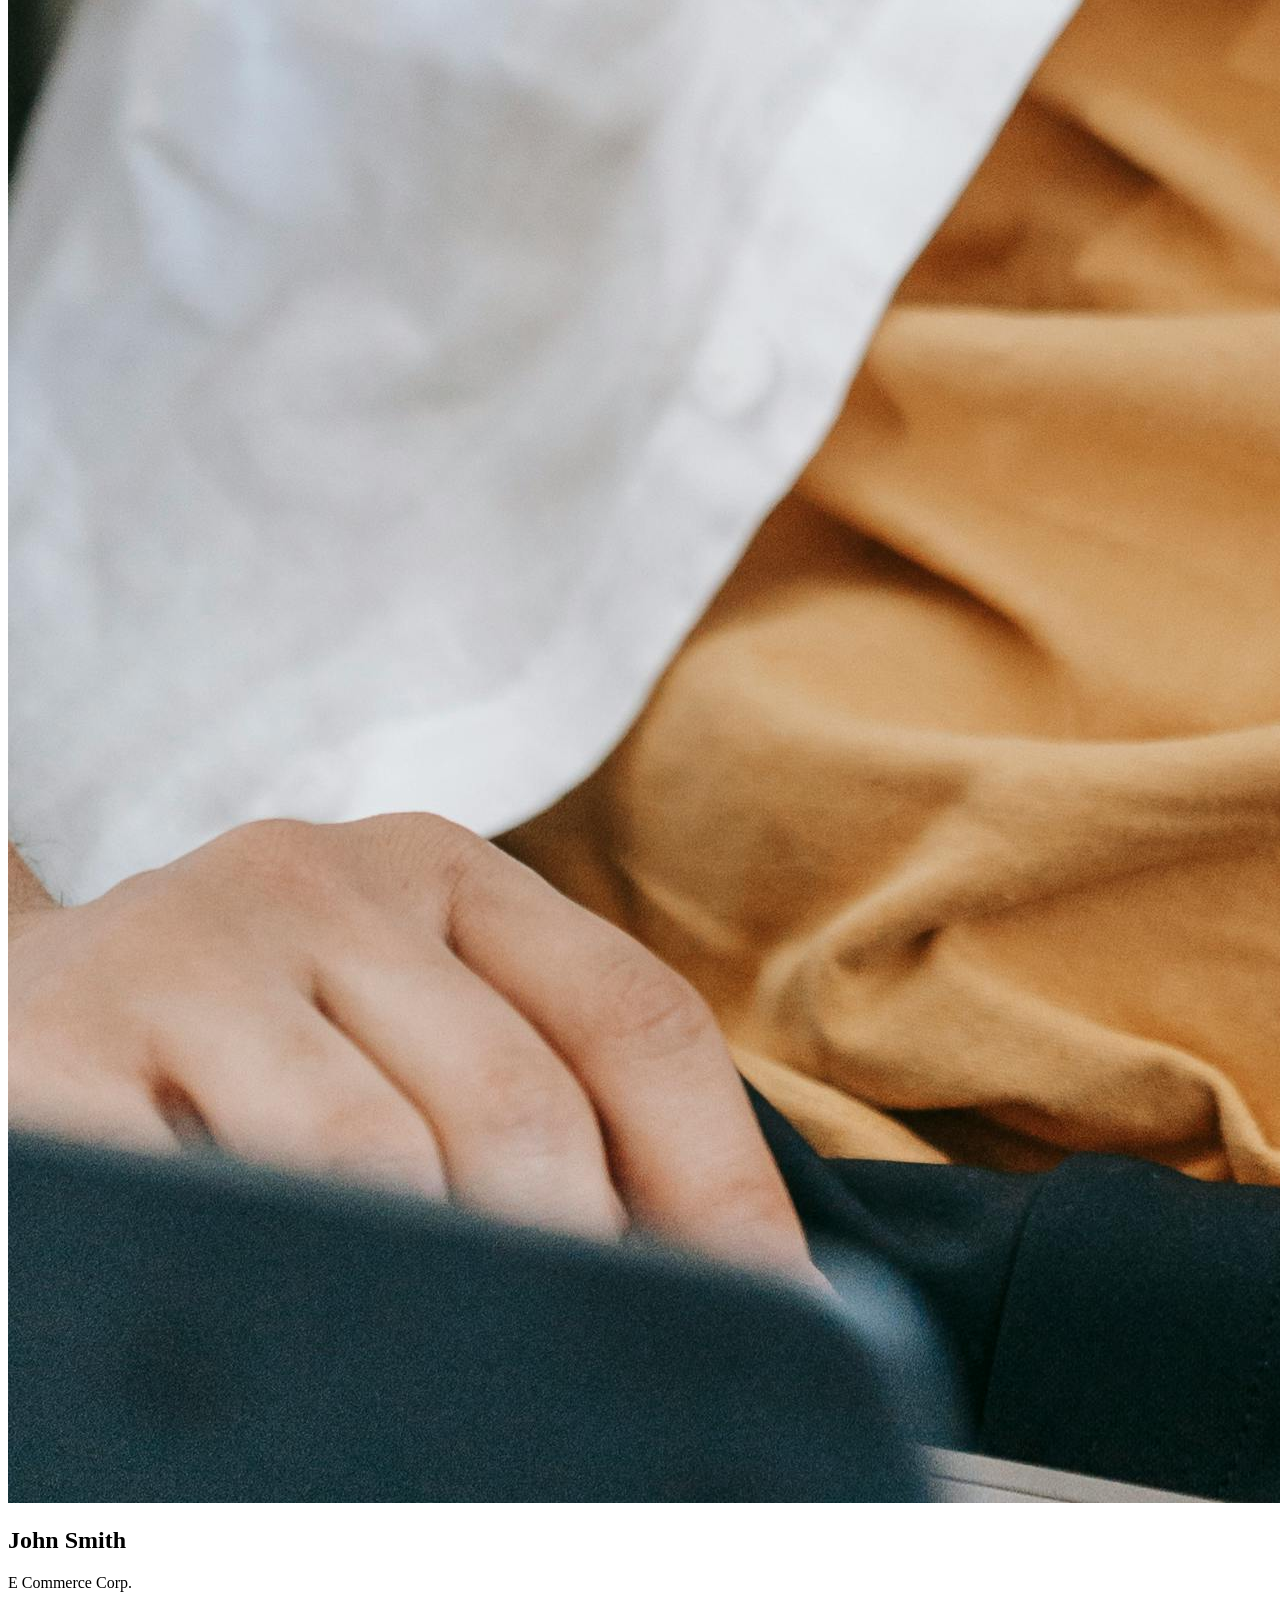
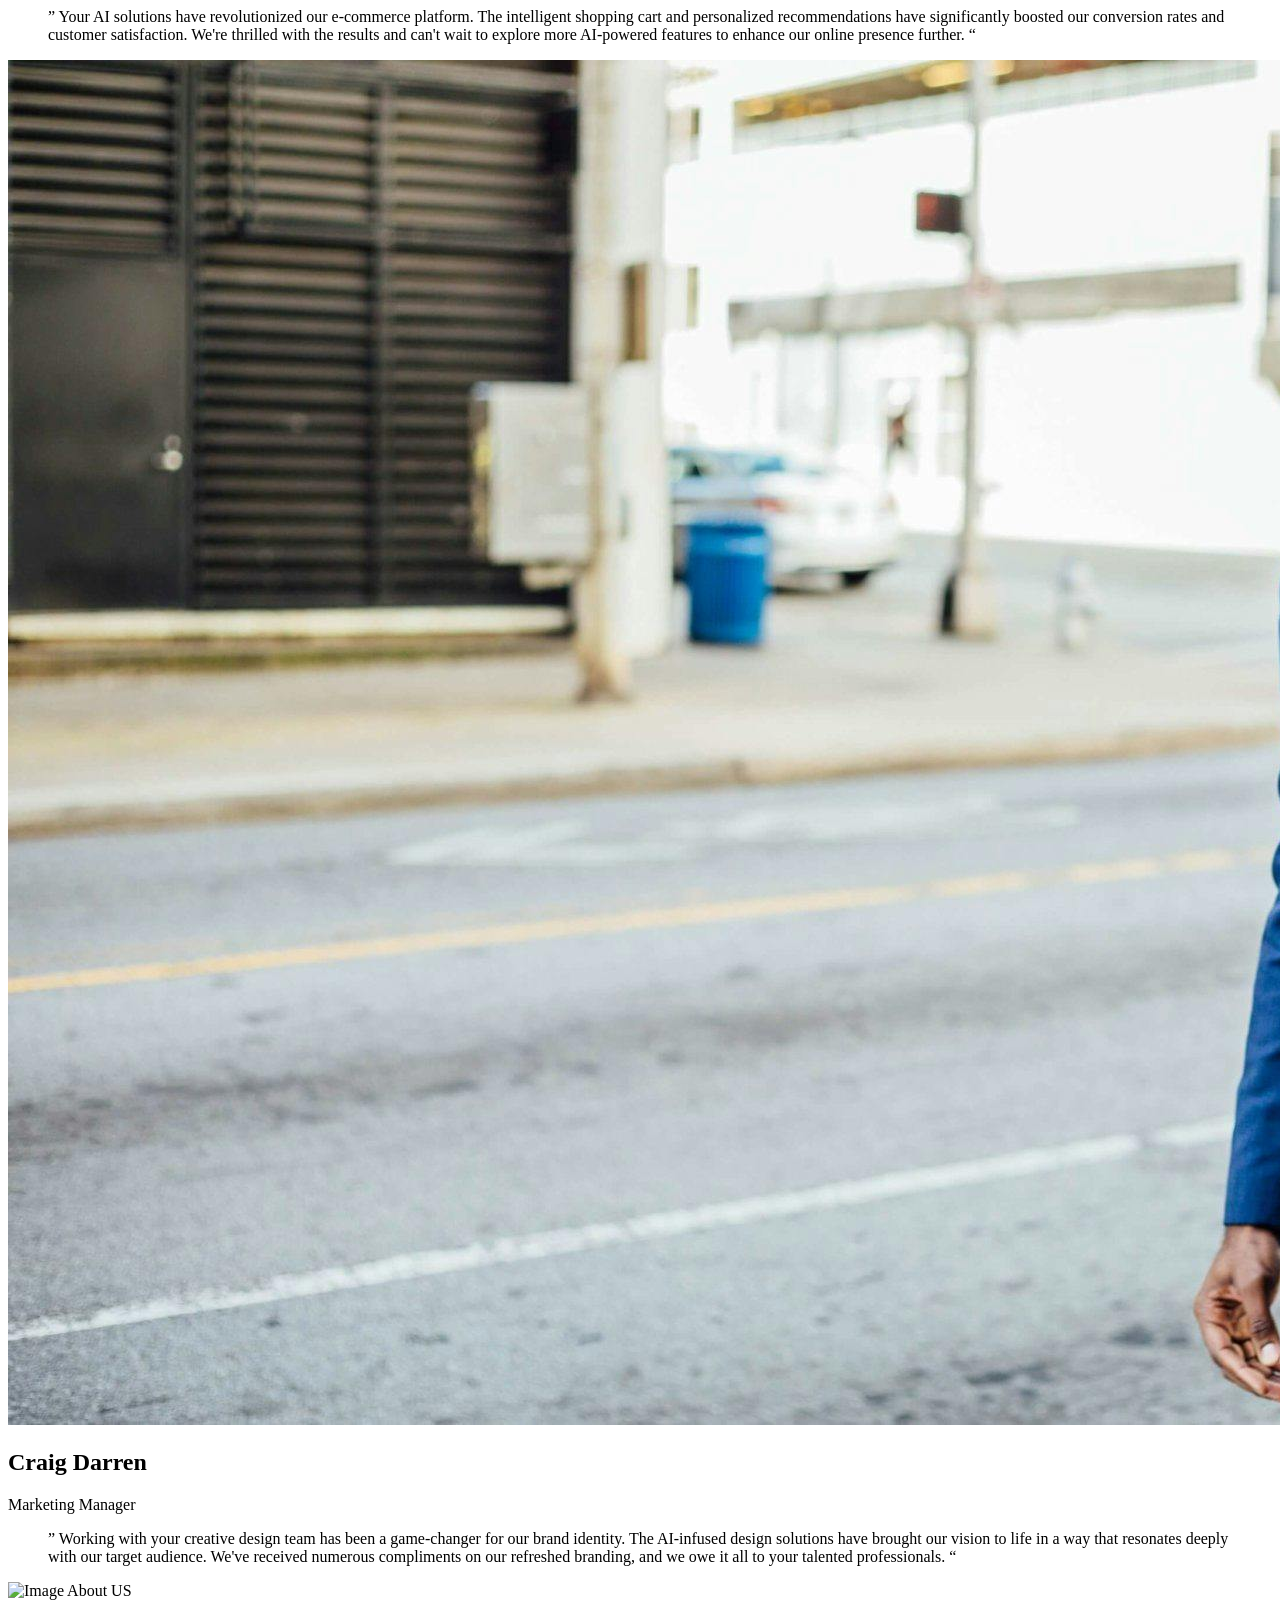
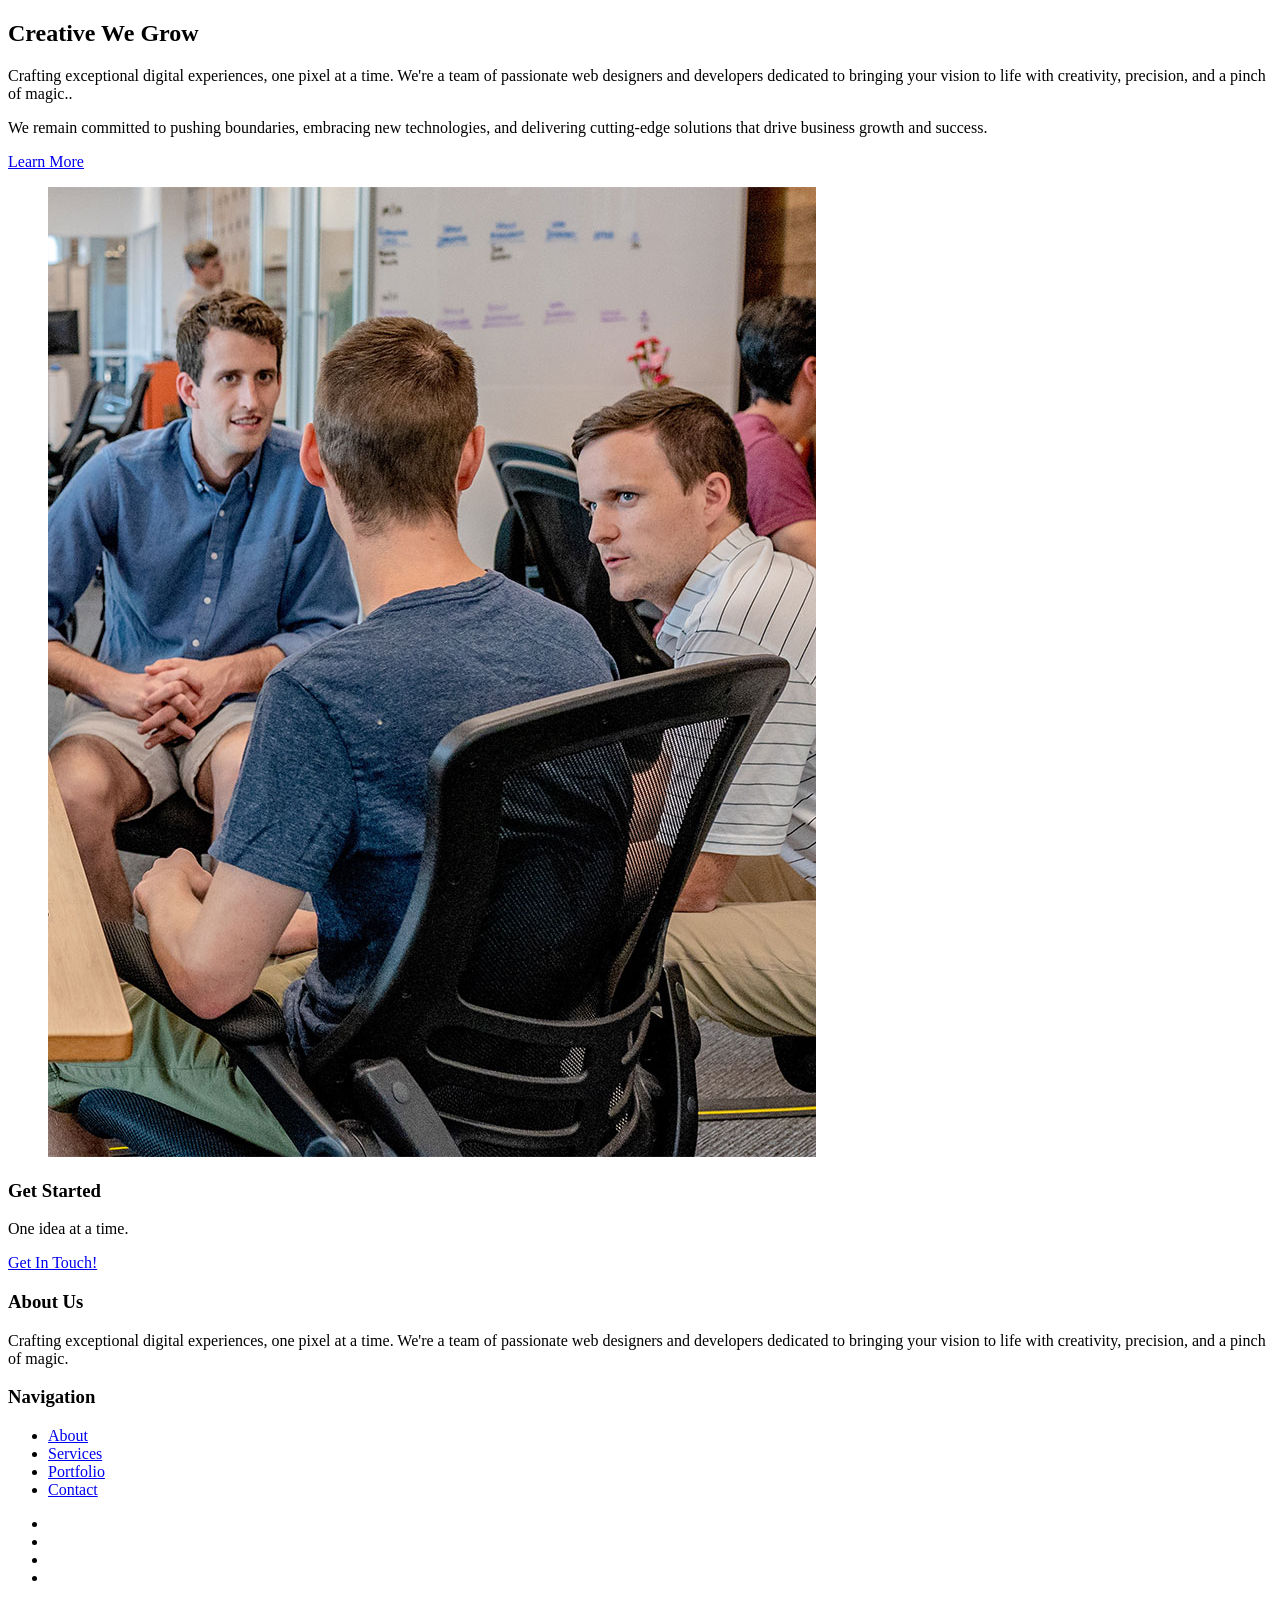
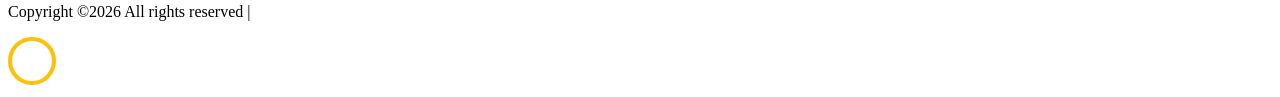
==== commit 914929fd: "update top links" ====
--- a/index.html
+++ b/index.html
@@ -50,13 +50,13 @@
               <a class="nav-link" href="about.html">About Us</a>
             </li>
             <li class="nav-item dropdown">
-              <a class="nav-link" href="services.html">Services</a>
+              <a class="nav-link" href="services.html">Our Services</a>
             </li>
             <!-- <li class="nav-item">
               <a class="nav-link" href="portfolio.html">Projects</a>
             </li> -->
             <li class="nav-item">
-              <a class="nav-link" href="contact.html">Contact</a>
+              <a class="nav-link" href="contact.html">Contact Us</a>
             </li>
           </ul>
 
@@ -72,7 +72,7 @@
     <div class="container">
       <div class="row slider-text align-items-center justify-content-center">
         <div class="col-lg-12 text-center col-sm-12">
-          <h1 class="mb-4" data-aos="fade-up" data-aos-delay="100">We are Bammdigital we create great products.</h1>
+          <h1 class="mb-4" data-aos="fade-up" data-aos-delay="100">We are Bammdigital, we create great products.</h1>
         </div>
       </div>
     </div>
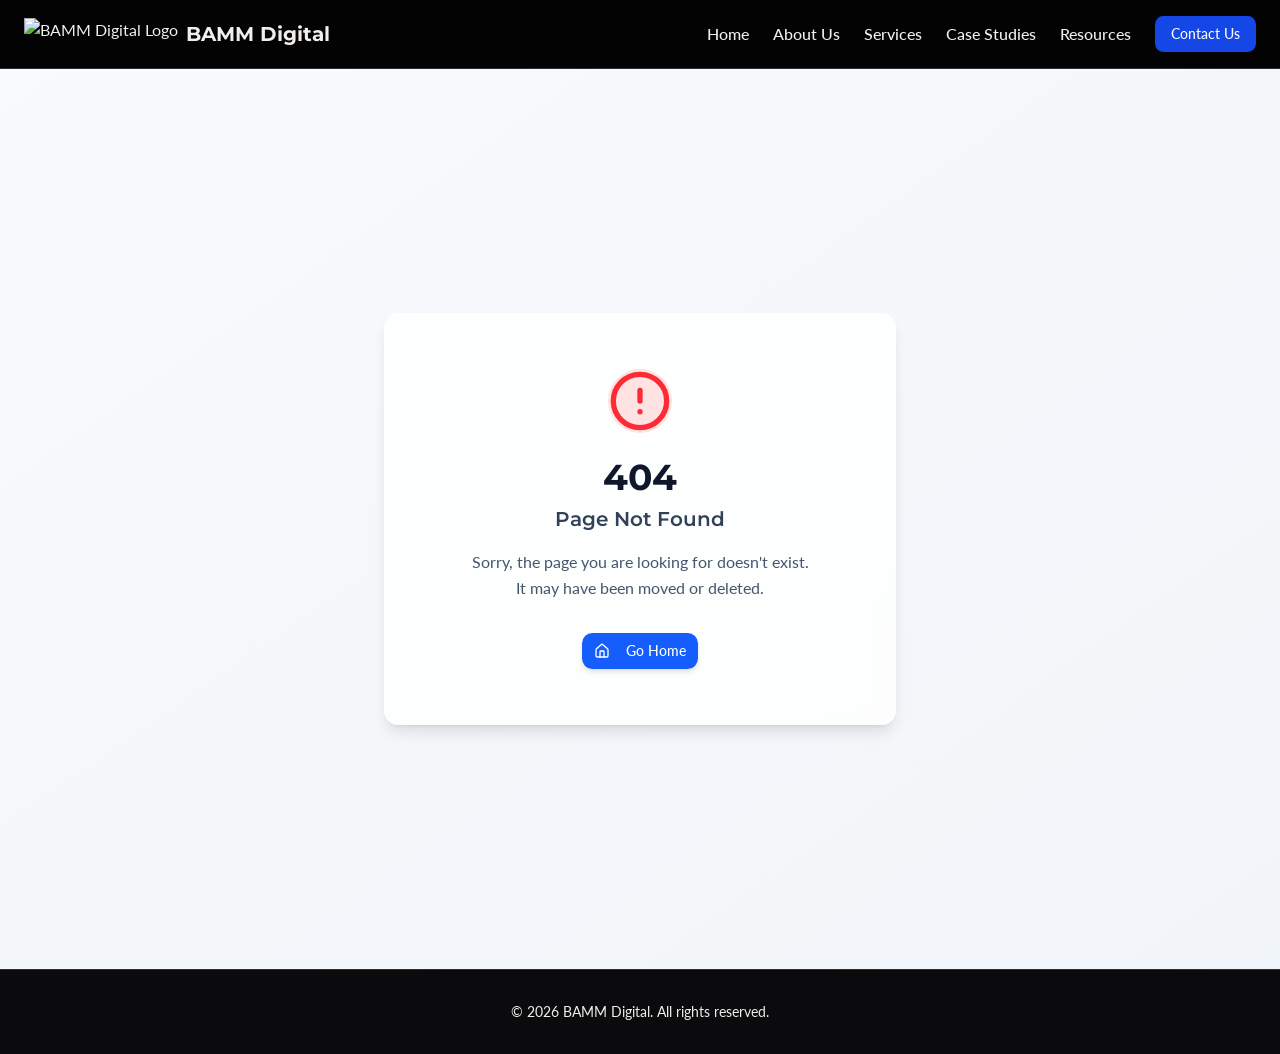
==== commit 240a4e94: "fixed UI" ====
--- a/index.html
+++ b/index.html
@@ -1,362 +1,19851 @@
+<!doctype html>
+<html lang="en">
+  <head>
+    <meta charset="UTF-8" />
+    <meta
+      name="viewport"
+      content="width=device-width, initial-scale=1.0, maximum-scale=1"
+    />
+    <title>BAMM Digital - Process Improvement & Digital Transformation</title>
+    <link rel="preconnect" href="https://fonts.googleapis.com" />
+    <link rel="preconnect" href="https://fonts.gstatic.com" crossorigin />
+    <link
+      href="https://fonts.googleapis.com/css2?family=Lato:wght@300;400;700&family=Montserrat:wght@700;800;900&display=swap"
+      rel="stylesheet"
+    />
+    <script type="module" crossorigin src="/assets/index-DIpjwk0Y.js"></script>
+    <link rel="stylesheet" crossorigin href="/assets/index-Dfloycxw.css" />
+  </head>
 
-<!DOCTYPE html>
-<html lang="en">
+  <body>
+    <script id="manus-runtime">
+      window.__MANUS_HOST_DEV__ = false;
+      (function () {
+        "use strict";
+        var Mr = { exports: {} },
+          Kn = {};
+        /**
+         * @license React
+         * react-jsx-runtime.production.js
+         *
+         * Copyright (c) Meta Platforms, Inc. and affiliates.
+         *
+         * This source code is licensed under the MIT license found in the
+         * LICENSE file in the root directory of this source tree.
+         */ var $c;
+        function um() {
+          if ($c) return Kn;
+          $c = 1;
+          var r = Symbol.for("react.transitional.element"),
+            i = Symbol.for("react.fragment");
+          function c(s, d, m) {
+            var x = null;
+            if (
+              (m !== void 0 && (x = "" + m),
+              d.key !== void 0 && (x = "" + d.key),
+              "key" in d)
+            ) {
+              m = {};
+              for (var R in d) R !== "key" && (m[R] = d[R]);
+            } else m = d;
+            return (
+              (d = m.ref),
+              {
+                $$typeof: r,
+                type: s,
+                key: x,
+                ref: d !== void 0 ? d : null,
+                props: m,
+              }
+            );
+          }
+          return ((Kn.Fragment = i), (Kn.jsx = c), (Kn.jsxs = c), Kn);
+        }
+        var Fc;
+        function dm() {
+          return (Fc || ((Fc = 1), (Mr.exports = um())), Mr.exports);
+        }
+        var h = dm(),
+          Ar = { exports: {} },
+          Pn = {},
+          Rr = { exports: {} },
+          Nr = {};
+        /**
+         * @license React
+         * scheduler.production.js
+         *
+         * Copyright (c) Meta Platforms, Inc. and affiliates.
+         *
+         * This source code is licensed under the MIT license found in the
+         * LICENSE file in the root directory of this source tree.
+         */ var Ic;
+        function fm() {
+          return (
+            Ic ||
+              ((Ic = 1),
+              (function (r) {
+                function i(A, q) {
+                  var B = A.length;
+                  A.push(q);
+                  t: for (; 0 < B; ) {
+                    var bt = (B - 1) >>> 1,
+                      p = A[bt];
+                    if (0 < d(p, q)) ((A[bt] = q), (A[B] = p), (B = bt));
+                    else break t;
+                  }
+                }
+                function c(A) {
+                  return A.length === 0 ? null : A[0];
+                }
+                function s(A) {
+                  if (A.length === 0) return null;
+                  var q = A[0],
+                    B = A.pop();
+                  if (B !== q) {
+                    A[0] = B;
+                    t: for (var bt = 0, p = A.length, O = p >>> 1; bt < O; ) {
+                      var X = 2 * (bt + 1) - 1,
+                        G = A[X],
+                        Z = X + 1,
+                        st = A[Z];
+                      if (0 > d(G, B))
+                        Z < p && 0 > d(st, G)
+                          ? ((A[bt] = st), (A[Z] = B), (bt = Z))
+                          : ((A[bt] = G), (A[X] = B), (bt = X));
+                      else if (Z < p && 0 > d(st, B))
+                        ((A[bt] = st), (A[Z] = B), (bt = Z));
+                      else break t;
+                    }
+                  }
+                  return q;
+                }
+                function d(A, q) {
+                  var B = A.sortIndex - q.sortIndex;
+                  return B !== 0 ? B : A.id - q.id;
+                }
+                if (
+                  ((r.unstable_now = void 0),
+                  typeof performance == "object" &&
+                    typeof performance.now == "function")
+                ) {
+                  var m = performance;
+                  r.unstable_now = function () {
+                    return m.now();
+                  };
+                } else {
+                  var x = Date,
+                    R = x.now();
+                  r.unstable_now = function () {
+                    return x.now() - R;
+                  };
+                }
+                var C = [],
+                  v = [],
+                  D = 1,
+                  j = null,
+                  J = 3,
+                  at = !1,
+                  $ = !1,
+                  nt = !1,
+                  ct = !1,
+                  ht = typeof setTimeout == "function" ? setTimeout : null,
+                  St = typeof clearTimeout == "function" ? clearTimeout : null,
+                  _ = typeof setImmediate < "u" ? setImmediate : null;
+                function Y(A) {
+                  for (var q = c(v); q !== null; ) {
+                    if (q.callback === null) s(v);
+                    else if (q.startTime <= A)
+                      (s(v), (q.sortIndex = q.expirationTime), i(C, q));
+                    else break;
+                    q = c(v);
+                  }
+                }
+                function H(A) {
+                  if (((nt = !1), Y(A), !$))
+                    if (c(C) !== null) (($ = !0), it || ((it = !0), Bt()));
+                    else {
+                      var q = c(v);
+                      q !== null && Mt(H, q.startTime - A);
+                    }
+                }
+                var it = !1,
+                  rt = -1,
+                  V = 5,
+                  xt = -1;
+                function Be() {
+                  return ct ? !0 : !(r.unstable_now() - xt < V);
+                }
+                function te() {
+                  if (((ct = !1), it)) {
+                    var A = r.unstable_now();
+                    xt = A;
+                    var q = !0;
+                    try {
+                      t: {
+                        (($ = !1),
+                          nt && ((nt = !1), St(rt), (rt = -1)),
+                          (at = !0));
+                        var B = J;
+                        try {
+                          e: {
+                            for (
+                              Y(A), j = c(C);
+                              j !== null && !(j.expirationTime > A && Be());
+                            ) {
+                              var bt = j.callback;
+                              if (typeof bt == "function") {
+                                ((j.callback = null), (J = j.priorityLevel));
+                                var p = bt(j.expirationTime <= A);
+                                if (
+                                  ((A = r.unstable_now()),
+                                  typeof p == "function")
+                                ) {
+                                  ((j.callback = p), Y(A), (q = !0));
+                                  break e;
+                                }
+                                (j === c(C) && s(C), Y(A));
+                              } else s(C);
+                              j = c(C);
+                            }
+                            if (j !== null) q = !0;
+                            else {
+                              var O = c(v);
+                              (O !== null && Mt(H, O.startTime - A), (q = !1));
+                            }
+                          }
+                          break t;
+                        } finally {
+                          ((j = null), (J = B), (at = !1));
+                        }
+                        q = void 0;
+                      }
+                    } finally {
+                      q ? Bt() : (it = !1);
+                    }
+                  }
+                }
+                var Bt;
+                if (typeof _ == "function")
+                  Bt = function () {
+                    _(te);
+                  };
+                else if (typeof MessageChannel < "u") {
+                  var me = new MessageChannel(),
+                    Se = me.port2;
+                  ((me.port1.onmessage = te),
+                    (Bt = function () {
+                      Se.postMessage(null);
+                    }));
+                } else
+                  Bt = function () {
+                    ht(te, 0);
+                  };
+                function Mt(A, q) {
+                  rt = ht(function () {
+                    A(r.unstable_now());
+                  }, q);
+                }
+                ((r.unstable_IdlePriority = 5),
+                  (r.unstable_ImmediatePriority = 1),
+                  (r.unstable_LowPriority = 4),
+                  (r.unstable_NormalPriority = 3),
+                  (r.unstable_Profiling = null),
+                  (r.unstable_UserBlockingPriority = 2),
+                  (r.unstable_cancelCallback = function (A) {
+                    A.callback = null;
+                  }),
+                  (r.unstable_forceFrameRate = function (A) {
+                    0 > A || 125 < A
+                      ? console.error(
+                          "forceFrameRate takes a positive int between 0 and 125, forcing frame rates higher than 125 fps is not supported",
+                        )
+                      : (V = 0 < A ? Math.floor(1e3 / A) : 5);
+                  }),
+                  (r.unstable_getCurrentPriorityLevel = function () {
+                    return J;
+                  }),
+                  (r.unstable_next = function (A) {
+                    switch (J) {
+                      case 1:
+                      case 2:
+                      case 3:
+                        var q = 3;
+                        break;
+                      default:
+                        q = J;
+                    }
+                    var B = J;
+                    J = q;
+                    try {
+                      return A();
+                    } finally {
+                      J = B;
+                    }
+                  }),
+                  (r.unstable_requestPaint = function () {
+                    ct = !0;
+                  }),
+                  (r.unstable_runWithPriority = function (A, q) {
+                    switch (A) {
+                      case 1:
+                      case 2:
+                      case 3:
+                      case 4:
+                      case 5:
+                        break;
+                      default:
+                        A = 3;
+                    }
+                    var B = J;
+                    J = A;
+                    try {
+                      return q();
+                    } finally {
+                      J = B;
+                    }
+                  }),
+                  (r.unstable_scheduleCallback = function (A, q, B) {
+                    var bt = r.unstable_now();
+                    switch (
+                      (typeof B == "object" && B !== null
+                        ? ((B = B.delay),
+                          (B = typeof B == "number" && 0 < B ? bt + B : bt))
+                        : (B = bt),
+                      A)
+                    ) {
+                      case 1:
+                        var p = -1;
+                        break;
+                      case 2:
+                        p = 250;
+                        break;
+                      case 5:
+                        p = 1073741823;
+                        break;
+                      case 4:
+                        p = 1e4;
+                        break;
+                      default:
+                        p = 5e3;
+                    }
+                    return (
+                      (p = B + p),
+                      (A = {
+                        id: D++,
+                        callback: q,
+                        priorityLevel: A,
+                        startTime: B,
+                        expirationTime: p,
+                        sortIndex: -1,
+                      }),
+                      B > bt
+                        ? ((A.sortIndex = B),
+                          i(v, A),
+                          c(C) === null &&
+                            A === c(v) &&
+                            (nt ? (St(rt), (rt = -1)) : (nt = !0),
+                            Mt(H, B - bt)))
+                        : ((A.sortIndex = p),
+                          i(C, A),
+                          $ || at || (($ = !0), it || ((it = !0), Bt()))),
+                      A
+                    );
+                  }),
+                  (r.unstable_shouldYield = Be),
+                  (r.unstable_wrapCallback = function (A) {
+                    var q = J;
+                    return function () {
+                      var B = J;
+                      J = q;
+                      try {
+                        return A.apply(this, arguments);
+                      } finally {
+                        J = B;
+                      }
+                    };
+                  }));
+              })(Nr)),
+            Nr
+          );
+        }
+        var tu;
+        function hm() {
+          return (tu || ((tu = 1), (Rr.exports = fm())), Rr.exports);
+        }
+        var zr = { exports: {} },
+          ut = {};
+        /**
+         * @license React
+         * react.production.js
+         *
+         * Copyright (c) Meta Platforms, Inc. and affiliates.
+         *
+         * This source code is licensed under the MIT license found in the
+         * LICENSE file in the root directory of this source tree.
+         */ var eu;
+        function mm() {
+          if (eu) return ut;
+          eu = 1;
+          var r = Symbol.for("react.transitional.element"),
+            i = Symbol.for("react.portal"),
+            c = Symbol.for("react.fragment"),
+            s = Symbol.for("react.strict_mode"),
+            d = Symbol.for("react.profiler"),
+            m = Symbol.for("react.consumer"),
+            x = Symbol.for("react.context"),
+            R = Symbol.for("react.forward_ref"),
+            C = Symbol.for("react.suspense"),
+            v = Symbol.for("react.memo"),
+            D = Symbol.for("react.lazy"),
+            j = Symbol.iterator;
+          function J(p) {
+            return p === null || typeof p != "object"
+              ? null
+              : ((p = (j && p[j]) || p["@@iterator"]),
+                typeof p == "function" ? p : null);
+          }
+          var at = {
+              isMounted: function () {
+                return !1;
+              },
+              enqueueForceUpdate: function () {},
+              enqueueReplaceState: function () {},
+              enqueueSetState: function () {},
+            },
+            $ = Object.assign,
+            nt = {};
+          function ct(p, O, X) {
+            ((this.props = p),
+              (this.context = O),
+              (this.refs = nt),
+              (this.updater = X || at));
+          }
+          ((ct.prototype.isReactComponent = {}),
+            (ct.prototype.setState = function (p, O) {
+              if (typeof p != "object" && typeof p != "function" && p != null)
+                throw Error(
+                  "takes an object of state variables to update or a function which returns an object of state variables.",
+                );
+              this.updater.enqueueSetState(this, p, O, "setState");
+            }),
+            (ct.prototype.forceUpdate = function (p) {
+              this.updater.enqueueForceUpdate(this, p, "forceUpdate");
+            }));
+          function ht() {}
+          ht.prototype = ct.prototype;
+          function St(p, O, X) {
+            ((this.props = p),
+              (this.context = O),
+              (this.refs = nt),
+              (this.updater = X || at));
+          }
+          var _ = (St.prototype = new ht());
+          ((_.constructor = St),
+            $(_, ct.prototype),
+            (_.isPureReactComponent = !0));
+          var Y = Array.isArray,
+            H = { H: null, A: null, T: null, S: null, V: null },
+            it = Object.prototype.hasOwnProperty;
+          function rt(p, O, X, G, Z, st) {
+            return (
+              (X = st.ref),
+              {
+                $$typeof: r,
+                type: p,
+                key: O,
+                ref: X !== void 0 ? X : null,
+                props: st,
+              }
+            );
+          }
+          function V(p, O) {
+            return rt(p.type, O, void 0, void 0, void 0, p.props);
+          }
+          function xt(p) {
+            return typeof p == "object" && p !== null && p.$$typeof === r;
+          }
+          function Be(p) {
+            var O = { "=": "=0", ":": "=2" };
+            return (
+              "$" +
+              p.replace(/[=:]/g, function (X) {
+                return O[X];
+              })
+            );
+          }
+          var te = /\/+/g;
+          function Bt(p, O) {
+            return typeof p == "object" && p !== null && p.key != null
+              ? Be("" + p.key)
+              : O.toString(36);
+          }
+          function me() {}
+          function Se(p) {
+            switch (p.status) {
+              case "fulfilled":
+                return p.value;
+              case "rejected":
+                throw p.reason;
+              default:
+                switch (
+                  (typeof p.status == "string"
+                    ? p.then(me, me)
+                    : ((p.status = "pending"),
+                      p.then(
+                        function (O) {
+                          p.status === "pending" &&
+                            ((p.status = "fulfilled"), (p.value = O));
+                        },
+                        function (O) {
+                          p.status === "pending" &&
+                            ((p.status = "rejected"), (p.reason = O));
+                        },
+                      )),
+                  p.status)
+                ) {
+                  case "fulfilled":
+                    return p.value;
+                  case "rejected":
+                    throw p.reason;
+                }
+            }
+            throw p;
+          }
+          function Mt(p, O, X, G, Z) {
+            var st = typeof p;
+            (st === "undefined" || st === "boolean") && (p = null);
+            var I = !1;
+            if (p === null) I = !0;
+            else
+              switch (st) {
+                case "bigint":
+                case "string":
+                case "number":
+                  I = !0;
+                  break;
+                case "object":
+                  switch (p.$$typeof) {
+                    case r:
+                    case i:
+                      I = !0;
+                      break;
+                    case D:
+                      return ((I = p._init), Mt(I(p._payload), O, X, G, Z));
+                  }
+              }
+            if (I)
+              return (
+                (Z = Z(p)),
+                (I = G === "" ? "." + Bt(p, 0) : G),
+                Y(Z)
+                  ? ((X = ""),
+                    I != null && (X = I.replace(te, "$&/") + "/"),
+                    Mt(Z, O, X, "", function (Jt) {
+                      return Jt;
+                    }))
+                  : Z != null &&
+                    (xt(Z) &&
+                      (Z = V(
+                        Z,
+                        X +
+                          (Z.key == null || (p && p.key === Z.key)
+                            ? ""
+                            : ("" + Z.key).replace(te, "$&/") + "/") +
+                          I,
+                      )),
+                    O.push(Z)),
+                1
+              );
+            I = 0;
+            var gt = G === "" ? "." : G + ":";
+            if (Y(p))
+              for (var Tt = 0; Tt < p.length; Tt++)
+                ((G = p[Tt]), (st = gt + Bt(G, Tt)), (I += Mt(G, O, X, st, Z)));
+            else if (((Tt = J(p)), typeof Tt == "function"))
+              for (p = Tt.call(p), Tt = 0; !(G = p.next()).done; )
+                ((G = G.value),
+                  (st = gt + Bt(G, Tt++)),
+                  (I += Mt(G, O, X, st, Z)));
+            else if (st === "object") {
+              if (typeof p.then == "function") return Mt(Se(p), O, X, G, Z);
+              throw (
+                (O = String(p)),
+                Error(
+                  "Objects are not valid as a React child (found: " +
+                    (O === "[object Object]"
+                      ? "object with keys {" + Object.keys(p).join(", ") + "}"
+                      : O) +
+                    "). If you meant to render a collection of children, use an array instead.",
+                )
+              );
+            }
+            return I;
+          }
+          function A(p, O, X) {
+            if (p == null) return p;
+            var G = [],
+              Z = 0;
+            return (
+              Mt(p, G, "", "", function (st) {
+                return O.call(X, st, Z++);
+              }),
+              G
+            );
+          }
+          function q(p) {
+            if (p._status === -1) {
+              var O = p._result;
+              ((O = O()),
+                O.then(
+                  function (X) {
+                    (p._status === 0 || p._status === -1) &&
+                      ((p._status = 1), (p._result = X));
+                  },
+                  function (X) {
+                    (p._status === 0 || p._status === -1) &&
+                      ((p._status = 2), (p._result = X));
+                  },
+                ),
+                p._status === -1 && ((p._status = 0), (p._result = O)));
+            }
+            if (p._status === 1) return p._result.default;
+            throw p._result;
+          }
+          var B =
+            typeof reportError == "function"
+              ? reportError
+              : function (p) {
+                  if (
+                    typeof window == "object" &&
+                    typeof window.ErrorEvent == "function"
+                  ) {
+                    var O = new window.ErrorEvent("error", {
+                      bubbles: !0,
+                      cancelable: !0,
+                      message:
+                        typeof p == "object" &&
+                        p !== null &&
+                        typeof p.message == "string"
+                          ? String(p.message)
+                          : String(p),
+                      error: p,
+                    });
+                    if (!window.dispatchEvent(O)) return;
+                  } else if (
+                    typeof process == "object" &&
+                    typeof process.emit == "function"
+                  ) {
+                    process.emit("uncaughtException", p);
+                    return;
+                  }
+                  console.error(p);
+                };
+          function bt() {}
+          return (
+            (ut.Children = {
+              map: A,
+              forEach: function (p, O, X) {
+                A(
+                  p,
+                  function () {
+                    O.apply(this, arguments);
+                  },
+                  X,
+                );
+              },
+              count: function (p) {
+                var O = 0;
+                return (
+                  A(p, function () {
+                    O++;
+                  }),
+                  O
+                );
+              },
+              toArray: function (p) {
+                return (
+                  A(p, function (O) {
+                    return O;
+                  }) || []
+                );
+              },
+              only: function (p) {
+                if (!xt(p))
+                  throw Error(
+                    "React.Children.only expected to receive a single React element child.",
+                  );
+                return p;
+              },
+            }),
+            (ut.Component = ct),
+            (ut.Fragment = c),
+            (ut.Profiler = d),
+            (ut.PureComponent = St),
+            (ut.StrictMode = s),
+            (ut.Suspense = C),
+            (ut.__CLIENT_INTERNALS_DO_NOT_USE_OR_WARN_USERS_THEY_CANNOT_UPGRADE =
+              H),
+            (ut.__COMPILER_RUNTIME = {
+              __proto__: null,
+              c: function (p) {
+                return H.H.useMemoCache(p);
+              },
+            }),
+            (ut.cache = function (p) {
+              return function () {
+                return p.apply(null, arguments);
+              };
+            }),
+            (ut.cloneElement = function (p, O, X) {
+              if (p == null)
+                throw Error(
+                  "The argument must be a React element, but you passed " +
+                    p +
+                    ".",
+                );
+              var G = $({}, p.props),
+                Z = p.key,
+                st = void 0;
+              if (O != null)
+                for (I in (O.ref !== void 0 && (st = void 0),
+                O.key !== void 0 && (Z = "" + O.key),
+                O))
+                  !it.call(O, I) ||
+                    I === "key" ||
+                    I === "__self" ||
+                    I === "__source" ||
+                    (I === "ref" && O.ref === void 0) ||
+                    (G[I] = O[I]);
+              var I = arguments.length - 2;
+              if (I === 1) G.children = X;
+              else if (1 < I) {
+                for (var gt = Array(I), Tt = 0; Tt < I; Tt++)
+                  gt[Tt] = arguments[Tt + 2];
+                G.children = gt;
+              }
+              return rt(p.type, Z, void 0, void 0, st, G);
+            }),
+            (ut.createContext = function (p) {
+              return (
+                (p = {
+                  $$typeof: x,
+                  _currentValue: p,
+                  _currentValue2: p,
+                  _threadCount: 0,
+                  Provider: null,
+                  Consumer: null,
+                }),
+                (p.Provider = p),
+                (p.Consumer = { $$typeof: m, _context: p }),
+                p
+              );
+            }),
+            (ut.createElement = function (p, O, X) {
+              var G,
+                Z = {},
+                st = null;
+              if (O != null)
+                for (G in (O.key !== void 0 && (st = "" + O.key), O))
+                  it.call(O, G) &&
+                    G !== "key" &&
+                    G !== "__self" &&
+                    G !== "__source" &&
+                    (Z[G] = O[G]);
+              var I = arguments.length - 2;
+              if (I === 1) Z.children = X;
+              else if (1 < I) {
+                for (var gt = Array(I), Tt = 0; Tt < I; Tt++)
+                  gt[Tt] = arguments[Tt + 2];
+                Z.children = gt;
+              }
+              if (p && p.defaultProps)
+                for (G in ((I = p.defaultProps), I))
+                  Z[G] === void 0 && (Z[G] = I[G]);
+              return rt(p, st, void 0, void 0, null, Z);
+            }),
+            (ut.createRef = function () {
+              return { current: null };
+            }),
+            (ut.forwardRef = function (p) {
+              return { $$typeof: R, render: p };
+            }),
+            (ut.isValidElement = xt),
+            (ut.lazy = function (p) {
+              return {
+                $$typeof: D,
+                _payload: { _status: -1, _result: p },
+                _init: q,
+              };
+            }),
+            (ut.memo = function (p, O) {
+              return { $$typeof: v, type: p, compare: O === void 0 ? null : O };
+            }),
+            (ut.startTransition = function (p) {
+              var O = H.T,
+                X = {};
+              H.T = X;
+              try {
+                var G = p(),
+                  Z = H.S;
+                (Z !== null && Z(X, G),
+                  typeof G == "object" &&
+                    G !== null &&
+                    typeof G.then == "function" &&
+                    G.then(bt, B));
+              } catch (st) {
+                B(st);
+              } finally {
+                H.T = O;
+              }
+            }),
+            (ut.unstable_useCacheRefresh = function () {
+              return H.H.useCacheRefresh();
+            }),
+            (ut.use = function (p) {
+              return H.H.use(p);
+            }),
+            (ut.useActionState = function (p, O, X) {
+              return H.H.useActionState(p, O, X);
+            }),
+            (ut.useCallback = function (p, O) {
+              return H.H.useCallback(p, O);
+            }),
+            (ut.useContext = function (p) {
+              return H.H.useContext(p);
+            }),
+            (ut.useDebugValue = function () {}),
+            (ut.useDeferredValue = function (p, O) {
+              return H.H.useDeferredValue(p, O);
+            }),
+            (ut.useEffect = function (p, O, X) {
+              var G = H.H;
+              if (typeof X == "function")
+                throw Error(
+                  "useEffect CRUD overload is not enabled in this build of React.",
+                );
+              return G.useEffect(p, O);
+            }),
+            (ut.useId = function () {
+              return H.H.useId();
+            }),
+            (ut.useImperativeHandle = function (p, O, X) {
+              return H.H.useImperativeHandle(p, O, X);
+            }),
+            (ut.useInsertionEffect = function (p, O) {
+              return H.H.useInsertionEffect(p, O);
+            }),
+            (ut.useLayoutEffect = function (p, O) {
+              return H.H.useLayoutEffect(p, O);
+            }),
+            (ut.useMemo = function (p, O) {
+              return H.H.useMemo(p, O);
+            }),
+            (ut.useOptimistic = function (p, O) {
+              return H.H.useOptimistic(p, O);
+            }),
+            (ut.useReducer = function (p, O, X) {
+              return H.H.useReducer(p, O, X);
+            }),
+            (ut.useRef = function (p) {
+              return H.H.useRef(p);
+            }),
+            (ut.useState = function (p) {
+              return H.H.useState(p);
+            }),
+            (ut.useSyncExternalStore = function (p, O, X) {
+              return H.H.useSyncExternalStore(p, O, X);
+            }),
+            (ut.useTransition = function () {
+              return H.H.useTransition();
+            }),
+            (ut.version = "19.1.1"),
+            ut
+          );
+        }
+        var lu;
+        function _r() {
+          return (lu || ((lu = 1), (zr.exports = mm())), zr.exports);
+        }
+        var kr = { exports: {} },
+          he = {};
+        /**
+         * @license React
+         * react-dom.production.js
+         *
+         * Copyright (c) Meta Platforms, Inc. and affiliates.
+         *
+         * This source code is licensed under the MIT license found in the
+         * LICENSE file in the root directory of this source tree.
+         */ var au;
+        function gm() {
+          if (au) return he;
+          au = 1;
+          var r = _r();
+          function i(C) {
+            var v = "https://react.dev/errors/" + C;
+            if (1 < arguments.length) {
+              v += "?args[]=" + encodeURIComponent(arguments[1]);
+              for (var D = 2; D < arguments.length; D++)
+                v += "&args[]=" + encodeURIComponent(arguments[D]);
+            }
+            return (
+              "Minified React error #" +
+              C +
+              "; visit " +
+              v +
+              " for the full message or use the non-minified dev environment for full errors and additional helpful warnings."
+            );
+          }
+          function c() {}
+          var s = {
+              d: {
+                f: c,
+                r: function () {
+                  throw Error(i(522));
+                },
+                D: c,
+                C: c,
+                L: c,
+                m: c,
+                X: c,
+                S: c,
+                M: c,
+              },
+              p: 0,
+              findDOMNode: null,
+            },
+            d = Symbol.for("react.portal");
+          function m(C, v, D) {
+            var j =
+              3 < arguments.length && arguments[3] !== void 0
+                ? arguments[3]
+                : null;
+            return {
+              $$typeof: d,
+              key: j == null ? null : "" + j,
+              children: C,
+              containerInfo: v,
+              implementation: D,
+            };
+          }
+          var x =
+            r.__CLIENT_INTERNALS_DO_NOT_USE_OR_WARN_USERS_THEY_CANNOT_UPGRADE;
+          function R(C, v) {
+            if (C === "font") return "";
+            if (typeof v == "string") return v === "use-credentials" ? v : "";
+          }
+          return (
+            (he.__DOM_INTERNALS_DO_NOT_USE_OR_WARN_USERS_THEY_CANNOT_UPGRADE =
+              s),
+            (he.createPortal = function (C, v) {
+              var D =
+                2 < arguments.length && arguments[2] !== void 0
+                  ? arguments[2]
+                  : null;
+              if (
+                !v ||
+                (v.nodeType !== 1 && v.nodeType !== 9 && v.nodeType !== 11)
+              )
+                throw Error(i(299));
+              return m(C, v, null, D);
+            }),
+            (he.flushSync = function (C) {
+              var v = x.T,
+                D = s.p;
+              try {
+                if (((x.T = null), (s.p = 2), C)) return C();
+              } finally {
+                ((x.T = v), (s.p = D), s.d.f());
+              }
+            }),
+            (he.preconnect = function (C, v) {
+              typeof C == "string" &&
+                (v
+                  ? ((v = v.crossOrigin),
+                    (v =
+                      typeof v == "string"
+                        ? v === "use-credentials"
+                          ? v
+                          : ""
+                        : void 0))
+                  : (v = null),
+                s.d.C(C, v));
+            }),
+            (he.prefetchDNS = function (C) {
+              typeof C == "string" && s.d.D(C);
+            }),
+            (he.preinit = function (C, v) {
+              if (typeof C == "string" && v && typeof v.as == "string") {
+                var D = v.as,
+                  j = R(D, v.crossOrigin),
+                  J = typeof v.integrity == "string" ? v.integrity : void 0,
+                  at =
+                    typeof v.fetchPriority == "string"
+                      ? v.fetchPriority
+                      : void 0;
+                D === "style"
+                  ? s.d.S(
+                      C,
+                      typeof v.precedence == "string" ? v.precedence : void 0,
+                      { crossOrigin: j, integrity: J, fetchPriority: at },
+                    )
+                  : D === "script" &&
+                    s.d.X(C, {
+                      crossOrigin: j,
+                      integrity: J,
+                      fetchPriority: at,
+                      nonce: typeof v.nonce == "string" ? v.nonce : void 0,
+                    });
+              }
+            }),
+            (he.preinitModule = function (C, v) {
+              if (typeof C == "string")
+                if (typeof v == "object" && v !== null) {
+                  if (v.as == null || v.as === "script") {
+                    var D = R(v.as, v.crossOrigin);
+                    s.d.M(C, {
+                      crossOrigin: D,
+                      integrity:
+                        typeof v.integrity == "string" ? v.integrity : void 0,
+                      nonce: typeof v.nonce == "string" ? v.nonce : void 0,
+                    });
+                  }
+                } else v == null && s.d.M(C);
+            }),
+            (he.preload = function (C, v) {
+              if (
+                typeof C == "string" &&
+                typeof v == "object" &&
+                v !== null &&
+                typeof v.as == "string"
+              ) {
+                var D = v.as,
+                  j = R(D, v.crossOrigin);
+                s.d.L(C, D, {
+                  crossOrigin: j,
+                  integrity:
+                    typeof v.integrity == "string" ? v.integrity : void 0,
+                  nonce: typeof v.nonce == "string" ? v.nonce : void 0,
+                  type: typeof v.type == "string" ? v.type : void 0,
+                  fetchPriority:
+                    typeof v.fetchPriority == "string"
+                      ? v.fetchPriority
+                      : void 0,
+                  referrerPolicy:
+                    typeof v.referrerPolicy == "string"
+                      ? v.referrerPolicy
+                      : void 0,
+                  imageSrcSet:
+                    typeof v.imageSrcSet == "string" ? v.imageSrcSet : void 0,
+                  imageSizes:
+                    typeof v.imageSizes == "string" ? v.imageSizes : void 0,
+                  media: typeof v.media == "string" ? v.media : void 0,
+                });
+              }
+            }),
+            (he.preloadModule = function (C, v) {
+              if (typeof C == "string")
+                if (v) {
+                  var D = R(v.as, v.crossOrigin);
+                  s.d.m(C, {
+                    as:
+                      typeof v.as == "string" && v.as !== "script"
+                        ? v.as
+                        : void 0,
+                    crossOrigin: D,
+                    integrity:
+                      typeof v.integrity == "string" ? v.integrity : void 0,
+                  });
+                } else s.d.m(C);
+            }),
+            (he.requestFormReset = function (C) {
+              s.d.r(C);
+            }),
+            (he.unstable_batchedUpdates = function (C, v) {
+              return C(v);
+            }),
+            (he.useFormState = function (C, v, D) {
+              return x.H.useFormState(C, v, D);
+            }),
+            (he.useFormStatus = function () {
+              return x.H.useHostTransitionStatus();
+            }),
+            (he.version = "19.1.1"),
+            he
+          );
+        }
+        var nu;
+        function pm() {
+          if (nu) return kr.exports;
+          nu = 1;
+          function r() {
+            if (
+              !(
+                typeof __REACT_DEVTOOLS_GLOBAL_HOOK__ > "u" ||
+                typeof __REACT_DEVTOOLS_GLOBAL_HOOK__.checkDCE != "function"
+              )
+            )
+              try {
+                __REACT_DEVTOOLS_GLOBAL_HOOK__.checkDCE(r);
+              } catch (i) {
+                console.error(i);
+              }
+          }
+          return (r(), (kr.exports = gm()), kr.exports);
+        }
+        /**
+         * @license React
+         * react-dom-client.production.js
+         *
+         * Copyright (c) Meta Platforms, Inc. and affiliates.
+         *
+         * This source code is licensed under the MIT license found in the
+         * LICENSE file in the root directory of this source tree.
+         */ var ou;
+        function ym() {
+          if (ou) return Pn;
+          ou = 1;
+          var r = hm(),
+            i = _r(),
+            c = pm();
+          function s(t) {
+            var e = "https://react.dev/errors/" + t;
+            if (1 < arguments.length) {
+              e += "?args[]=" + encodeURIComponent(arguments[1]);
+              for (var l = 2; l < arguments.length; l++)
+                e += "&args[]=" + encodeURIComponent(arguments[l]);
+            }
+            return (
+              "Minified React error #" +
+              t +
+              "; visit " +
+              e +
+              " for the full message or use the non-minified dev environment for full errors and additional helpful warnings."
+            );
+          }
+          function d(t) {
+            return !(
+              !t ||
+              (t.nodeType !== 1 && t.nodeType !== 9 && t.nodeType !== 11)
+            );
+          }
+          function m(t) {
+            var e = t,
+              l = t;
+            if (t.alternate) for (; e.return; ) e = e.return;
+            else {
+              t = e;
+              do
+                ((e = t),
+                  (e.flags & 4098) !== 0 && (l = e.return),
+                  (t = e.return));
+              while (t);
+            }
+            return e.tag === 3 ? l : null;
+          }
+          function x(t) {
+            if (t.tag === 13) {
+              var e = t.memoizedState;
+              if (
+                (e === null &&
+                  ((t = t.alternate), t !== null && (e = t.memoizedState)),
+                e !== null)
+              )
+                return e.dehydrated;
+            }
+            return null;
+          }
+          function R(t) {
+            if (m(t) !== t) throw Error(s(188));
+          }
+          function C(t) {
+            var e = t.alternate;
+            if (!e) {
+              if (((e = m(t)), e === null)) throw Error(s(188));
+              return e !== t ? null : t;
+            }
+            for (var l = t, a = e; ; ) {
+              var n = l.return;
+              if (n === null) break;
+              var o = n.alternate;
+              if (o === null) {
+                if (((a = n.return), a !== null)) {
+                  l = a;
+                  continue;
+                }
+                break;
+              }
+              if (n.child === o.child) {
+                for (o = n.child; o; ) {
+                  if (o === l) return (R(n), t);
+                  if (o === a) return (R(n), e);
+                  o = o.sibling;
+                }
+                throw Error(s(188));
+              }
+              if (l.return !== a.return) ((l = n), (a = o));
+              else {
+                for (var u = !1, f = n.child; f; ) {
+                  if (f === l) {
+                    ((u = !0), (l = n), (a = o));
+                    break;
+                  }
+                  if (f === a) {
+                    ((u = !0), (a = n), (l = o));
+                    break;
+                  }
+                  f = f.sibling;
+                }
+                if (!u) {
+                  for (f = o.child; f; ) {
+                    if (f === l) {
+                      ((u = !0), (l = o), (a = n));
+                      break;
+                    }
+                    if (f === a) {
+                      ((u = !0), (a = o), (l = n));
+                      break;
+                    }
+                    f = f.sibling;
+                  }
+                  if (!u) throw Error(s(189));
+                }
+              }
+              if (l.alternate !== a) throw Error(s(190));
+            }
+            if (l.tag !== 3) throw Error(s(188));
+            return l.stateNode.current === l ? t : e;
+          }
+          function v(t) {
+            var e = t.tag;
+            if (e === 5 || e === 26 || e === 27 || e === 6) return t;
+            for (t = t.child; t !== null; ) {
+              if (((e = v(t)), e !== null)) return e;
+              t = t.sibling;
+            }
+            return null;
+          }
+          var D = Object.assign,
+            j = Symbol.for("react.element"),
+            J = Symbol.for("react.transitional.element"),
+            at = Symbol.for("react.portal"),
+            $ = Symbol.for("react.fragment"),
+            nt = Symbol.for("react.strict_mode"),
+            ct = Symbol.for("react.profiler"),
+            ht = Symbol.for("react.provider"),
+            St = Symbol.for("react.consumer"),
+            _ = Symbol.for("react.context"),
+            Y = Symbol.for("react.forward_ref"),
+            H = Symbol.for("react.suspense"),
+            it = Symbol.for("react.suspense_list"),
+            rt = Symbol.for("react.memo"),
+            V = Symbol.for("react.lazy"),
+            xt = Symbol.for("react.activity"),
+            Be = Symbol.for("react.memo_cache_sentinel"),
+            te = Symbol.iterator;
+          function Bt(t) {
+            return t === null || typeof t != "object"
+              ? null
+              : ((t = (te && t[te]) || t["@@iterator"]),
+                typeof t == "function" ? t : null);
+          }
+          var me = Symbol.for("react.client.reference");
+          function Se(t) {
+            if (t == null) return null;
+            if (typeof t == "function")
+              return t.$$typeof === me ? null : t.displayName || t.name || null;
+            if (typeof t == "string") return t;
+            switch (t) {
+              case $:
+                return "Fragment";
+              case ct:
+                return "Profiler";
+              case nt:
+                return "StrictMode";
+              case H:
+                return "Suspense";
+              case it:
+                return "SuspenseList";
+              case xt:
+                return "Activity";
+            }
+            if (typeof t == "object")
+              switch (t.$$typeof) {
+                case at:
+                  return "Portal";
+                case _:
+                  return (t.displayName || "Context") + ".Provider";
+                case St:
+                  return (t._context.displayName || "Context") + ".Consumer";
+                case Y:
+                  var e = t.render;
+                  return (
+                    (t = t.displayName),
+                    t ||
+                      ((t = e.displayName || e.name || ""),
+                      (t = t !== "" ? "ForwardRef(" + t + ")" : "ForwardRef")),
+                    t
+                  );
+                case rt:
+                  return (
+                    (e = t.displayName || null),
+                    e !== null ? e : Se(t.type) || "Memo"
+                  );
+                case V:
+                  ((e = t._payload), (t = t._init));
+                  try {
+                    return Se(t(e));
+                  } catch {}
+              }
+            return null;
+          }
+          var Mt = Array.isArray,
+            A =
+              i.__CLIENT_INTERNALS_DO_NOT_USE_OR_WARN_USERS_THEY_CANNOT_UPGRADE,
+            q = c.__DOM_INTERNALS_DO_NOT_USE_OR_WARN_USERS_THEY_CANNOT_UPGRADE,
+            B = { pending: !1, data: null, method: null, action: null },
+            bt = [],
+            p = -1;
+          function O(t) {
+            return { current: t };
+          }
+          function X(t) {
+            0 > p || ((t.current = bt[p]), (bt[p] = null), p--);
+          }
+          function G(t, e) {
+            (p++, (bt[p] = t.current), (t.current = e));
+          }
+          var Z = O(null),
+            st = O(null),
+            I = O(null),
+            gt = O(null);
+          function Tt(t, e) {
+            switch ((G(I, e), G(st, t), G(Z, null), e.nodeType)) {
+              case 9:
+              case 11:
+                t = (t = e.documentElement) && (t = t.namespaceURI) ? Hh(t) : 0;
+                break;
+              default:
+                if (((t = e.tagName), (e = e.namespaceURI)))
+                  ((e = Hh(e)), (t = Uh(e, t)));
+                else
+                  switch (t) {
+                    case "svg":
+                      t = 1;
+                      break;
+                    case "math":
+                      t = 2;
+                      break;
+                    default:
+                      t = 0;
+                  }
+            }
+            (X(Z), G(Z, t));
+          }
+          function Jt() {
+            (X(Z), X(st), X(I));
+          }
+          function Ke(t) {
+            t.memoizedState !== null && G(gt, t);
+            var e = Z.current,
+              l = Uh(e, t.type);
+            e !== l && (G(st, t), G(Z, l));
+          }
+          function Ce(t) {
+            (st.current === t && (X(Z), X(st)),
+              gt.current === t && (X(gt), (Wo._currentValue = B)));
+          }
+          var Pe = Object.prototype.hasOwnProperty,
+            yl = r.unstable_scheduleCallback,
+            sn = r.unstable_cancelCallback,
+            Ca = r.unstable_shouldYield,
+            ri = r.unstable_requestPaint,
+            ge = r.unstable_now,
+            si = r.unstable_getCurrentPriorityLevel,
+            Ul = r.unstable_ImmediatePriority,
+            Fn = r.unstable_UserBlockingPriority,
+            nl = r.unstable_NormalPriority,
+            ci = r.unstable_LowPriority,
+            Gl = r.unstable_IdlePriority,
+            ui = r.log,
+            Ea = r.unstable_setDisableYieldValue,
+            ql = null,
+            Wt = null;
+          function Je(t) {
+            if (
+              (typeof ui == "function" && Ea(t),
+              Wt && typeof Wt.setStrictMode == "function")
+            )
+              try {
+                Wt.setStrictMode(ql, t);
+              } catch {}
+          }
+          var $t = Math.clz32 ? Math.clz32 : fi,
+            di = Math.log,
+            Ta = Math.LN2;
+          function fi(t) {
+            return ((t >>>= 0), t === 0 ? 32 : (31 - ((di(t) / Ta) | 0)) | 0);
+          }
+          var L = 256,
+            cn = 4194304;
+          function vl(t) {
+            var e = t & 42;
+            if (e !== 0) return e;
+            switch (t & -t) {
+              case 1:
+                return 1;
+              case 2:
+                return 2;
+              case 4:
+                return 4;
+              case 8:
+                return 8;
+              case 16:
+                return 16;
+              case 32:
+                return 32;
+              case 64:
+                return 64;
+              case 128:
+                return 128;
+              case 256:
+              case 512:
+              case 1024:
+              case 2048:
+              case 4096:
+              case 8192:
+              case 16384:
+              case 32768:
+              case 65536:
+              case 131072:
+              case 262144:
+              case 524288:
+              case 1048576:
+              case 2097152:
+                return t & 4194048;
+              case 4194304:
+              case 8388608:
+              case 16777216:
+              case 33554432:
+                return t & 62914560;
+              case 67108864:
+                return 67108864;
+              case 134217728:
+                return 134217728;
+              case 268435456:
+                return 268435456;
+              case 536870912:
+                return 536870912;
+              case 1073741824:
+                return 0;
+              default:
+                return t;
+            }
+          }
+          function un(t, e, l) {
+            var a = t.pendingLanes;
+            if (a === 0) return 0;
+            var n = 0,
+              o = t.suspendedLanes,
+              u = t.pingedLanes;
+            t = t.warmLanes;
+            var f = a & 134217727;
+            return (
+              f !== 0
+                ? ((a = f & ~o),
+                  a !== 0
+                    ? (n = vl(a))
+                    : ((u &= f),
+                      u !== 0
+                        ? (n = vl(u))
+                        : l || ((l = f & ~t), l !== 0 && (n = vl(l)))))
+                : ((f = a & ~o),
+                  f !== 0
+                    ? (n = vl(f))
+                    : u !== 0
+                      ? (n = vl(u))
+                      : l || ((l = a & ~t), l !== 0 && (n = vl(l)))),
+              n === 0
+                ? 0
+                : e !== 0 &&
+                    e !== n &&
+                    (e & o) === 0 &&
+                    ((o = n & -n),
+                    (l = e & -e),
+                    o >= l || (o === 32 && (l & 4194048) !== 0))
+                  ? e
+                  : n
+            );
+          }
+          function Dt(t, e) {
+            return (
+              (t.pendingLanes & ~(t.suspendedLanes & ~t.pingedLanes) & e) === 0
+            );
+          }
+          function In(t, e) {
+            switch (t) {
+              case 1:
+              case 2:
+              case 4:
+              case 8:
+              case 64:
+                return e + 250;
+              case 16:
+              case 32:
+              case 128:
+              case 256:
+              case 512:
+              case 1024:
+              case 2048:
+              case 4096:
+              case 8192:
+              case 16384:
+              case 32768:
+              case 65536:
+              case 131072:
+              case 262144:
+              case 524288:
+              case 1048576:
+              case 2097152:
+                return e + 5e3;
+              case 4194304:
+              case 8388608:
+              case 16777216:
+              case 33554432:
+                return -1;
+              case 67108864:
+              case 134217728:
+              case 268435456:
+              case 536870912:
+              case 1073741824:
+                return -1;
+              default:
+                return -1;
+            }
+          }
+          function to() {
+            var t = L;
+            return ((L <<= 1), (L & 4194048) === 0 && (L = 256), t);
+          }
+          function hi() {
+            var t = cn;
+            return ((cn <<= 1), (cn & 62914560) === 0 && (cn = 4194304), t);
+          }
+          function eo(t) {
+            for (var e = [], l = 0; 31 > l; l++) e.push(t);
+            return e;
+          }
+          function Da(t, e) {
+            ((t.pendingLanes |= e),
+              e !== 268435456 &&
+                ((t.suspendedLanes = 0),
+                (t.pingedLanes = 0),
+                (t.warmLanes = 0)));
+          }
+          function Ir(t, e, l, a, n, o) {
+            var u = t.pendingLanes;
+            ((t.pendingLanes = l),
+              (t.suspendedLanes = 0),
+              (t.pingedLanes = 0),
+              (t.warmLanes = 0),
+              (t.expiredLanes &= l),
+              (t.entangledLanes &= l),
+              (t.errorRecoveryDisabledLanes &= l),
+              (t.shellSuspendCounter = 0));
+            var f = t.entanglements,
+              g = t.expirationTimes,
+              S = t.hiddenUpdates;
+            for (l = u & ~l; 0 < l; ) {
+              var N = 31 - $t(l),
+                k = 1 << N;
+              ((f[N] = 0), (g[N] = -1));
+              var E = S[N];
+              if (E !== null)
+                for (S[N] = null, N = 0; N < E.length; N++) {
+                  var T = E[N];
+                  T !== null && (T.lane &= -536870913);
+                }
+              l &= ~k;
+            }
+            (a !== 0 && mi(t, a, 0),
+              o !== 0 &&
+                n === 0 &&
+                t.tag !== 0 &&
+                (t.suspendedLanes |= o & ~(u & ~e)));
+          }
+          function mi(t, e, l) {
+            ((t.pendingLanes |= e), (t.suspendedLanes &= ~e));
+            var a = 31 - $t(e);
+            ((t.entangledLanes |= e),
+              (t.entanglements[a] =
+                t.entanglements[a] | 1073741824 | (l & 4194090)));
+          }
+          function gi(t, e) {
+            var l = (t.entangledLanes |= e);
+            for (t = t.entanglements; l; ) {
+              var a = 31 - $t(l),
+                n = 1 << a;
+              ((n & e) | (t[a] & e) && (t[a] |= e), (l &= ~n));
+            }
+          }
+          function lo(t) {
+            switch (t) {
+              case 2:
+                t = 1;
+                break;
+              case 8:
+                t = 4;
+                break;
+              case 32:
+                t = 16;
+                break;
+              case 256:
+              case 512:
+              case 1024:
+              case 2048:
+              case 4096:
+              case 8192:
+              case 16384:
+              case 32768:
+              case 65536:
+              case 131072:
+              case 262144:
+              case 524288:
+              case 1048576:
+              case 2097152:
+              case 4194304:
+              case 8388608:
+              case 16777216:
+              case 33554432:
+                t = 128;
+                break;
+              case 268435456:
+                t = 134217728;
+                break;
+              default:
+                t = 0;
+            }
+            return t;
+          }
+          function ao(t) {
+            return (
+              (t &= -t),
+              2 < t ? (8 < t ? ((t & 134217727) !== 0 ? 32 : 268435456) : 8) : 2
+            );
+          }
+          function pi() {
+            var t = q.p;
+            return t !== 0
+              ? t
+              : ((t = window.event), t === void 0 ? 32 : nm(t.type));
+          }
+          function ts(t, e) {
+            var l = q.p;
+            try {
+              return ((q.p = t), e());
+            } finally {
+              q.p = l;
+            }
+          }
+          var ol = Math.random().toString(36).slice(2),
+            ee = "__reactFiber$" + ol,
+            pe = "__reactProps$" + ol,
+            Yl = "__reactContainer$" + ol,
+            no = "__reactEvents$" + ol,
+            es = "__reactListeners$" + ol,
+            ls = "__reactHandles$" + ol,
+            yi = "__reactResources$" + ol,
+            Ma = "__reactMarker$" + ol;
+          function oo(t) {
+            (delete t[ee],
+              delete t[pe],
+              delete t[no],
+              delete t[es],
+              delete t[ls]);
+          }
+          function Vl(t) {
+            var e = t[ee];
+            if (e) return e;
+            for (var l = t.parentNode; l; ) {
+              if ((e = l[Yl] || l[ee])) {
+                if (
+                  ((l = e.alternate),
+                  e.child !== null || (l !== null && l.child !== null))
+                )
+                  for (t = Vh(t); t !== null; ) {
+                    if ((l = t[ee])) return l;
+                    t = Vh(t);
+                  }
+                return e;
+              }
+              ((t = l), (l = t.parentNode));
+            }
+            return null;
+          }
+          function Xl(t) {
+            if ((t = t[ee] || t[Yl])) {
+              var e = t.tag;
+              if (
+                e === 5 ||
+                e === 6 ||
+                e === 13 ||
+                e === 26 ||
+                e === 27 ||
+                e === 3
+              )
+                return t;
+            }
+            return null;
+          }
+          function Aa(t) {
+            var e = t.tag;
+            if (e === 5 || e === 26 || e === 27 || e === 6) return t.stateNode;
+            throw Error(s(33));
+          }
+          function Zl(t) {
+            var e = t[yi];
+            return (
+              e ||
+                (e = t[yi] =
+                  { hoistableStyles: new Map(), hoistableScripts: new Map() }),
+              e
+            );
+          }
+          function Vt(t) {
+            t[Ma] = !0;
+          }
+          var vi = new Set(),
+            bi = {};
+          function bl(t, e) {
+            (We(t, e), We(t + "Capture", e));
+          }
+          function We(t, e) {
+            for (bi[t] = e, t = 0; t < e.length; t++) vi.add(e[t]);
+          }
+          var as = RegExp(
+              "^[:A-Z_a-z\\u00C0-\\u00D6\\u00D8-\\u00F6\\u00F8-\\u02FF\\u0370-\\u037D\\u037F-\\u1FFF\\u200C-\\u200D\\u2070-\\u218F\\u2C00-\\u2FEF\\u3001-\\uD7FF\\uF900-\\uFDCF\\uFDF0-\\uFFFD][:A-Z_a-z\\u00C0-\\u00D6\\u00D8-\\u00F6\\u00F8-\\u02FF\\u0370-\\u037D\\u037F-\\u1FFF\\u200C-\\u200D\\u2070-\\u218F\\u2C00-\\u2FEF\\u3001-\\uD7FF\\uF900-\\uFDCF\\uFDF0-\\uFFFD\\-.0-9\\u00B7\\u0300-\\u036F\\u203F-\\u2040]*$",
+            ),
+            xi = {},
+            wi = {};
+          function Ra(t) {
+            return Pe.call(wi, t)
+              ? !0
+              : Pe.call(xi, t)
+                ? !1
+                : as.test(t)
+                  ? (wi[t] = !0)
+                  : ((xi[t] = !0), !1);
+          }
+          function M(t, e, l) {
+            if (Ra(e))
+              if (l === null) t.removeAttribute(e);
+              else {
+                switch (typeof l) {
+                  case "undefined":
+                  case "function":
+                  case "symbol":
+                    t.removeAttribute(e);
+                    return;
+                  case "boolean":
+                    var a = e.toLowerCase().slice(0, 5);
+                    if (a !== "data-" && a !== "aria-") {
+                      t.removeAttribute(e);
+                      return;
+                    }
+                }
+                t.setAttribute(e, "" + l);
+              }
+          }
+          function tt(t, e, l) {
+            if (l === null) t.removeAttribute(e);
+            else {
+              switch (typeof l) {
+                case "undefined":
+                case "function":
+                case "symbol":
+                case "boolean":
+                  t.removeAttribute(e);
+                  return;
+              }
+              t.setAttribute(e, "" + l);
+            }
+          }
+          function Ot(t, e, l, a) {
+            if (a === null) t.removeAttribute(l);
+            else {
+              switch (typeof a) {
+                case "undefined":
+                case "function":
+                case "symbol":
+                case "boolean":
+                  t.removeAttribute(l);
+                  return;
+              }
+              t.setAttributeNS(e, l, "" + a);
+            }
+          }
+          var le, Ee;
+          function ae(t) {
+            if (le === void 0)
+              try {
+                throw Error();
+              } catch (l) {
+                var e = l.stack.trim().match(/\n( *(at )?)/);
+                ((le = (e && e[1]) || ""),
+                  (Ee =
+                    -1 <
+                    l.stack.indexOf(`
+    at`)
+                      ? " (<anonymous>)"
+                      : -1 < l.stack.indexOf("@")
+                        ? "@unknown:0:0"
+                        : ""));
+              }
+            return (
+              `
+` +
+              le +
+              t +
+              Ee
+            );
+          }
+          var Le = !1;
+          function He(t, e) {
+            if (!t || Le) return "";
+            Le = !0;
+            var l = Error.prepareStackTrace;
+            Error.prepareStackTrace = void 0;
+            try {
+              var a = {
+                DetermineComponentFrameRoot: function () {
+                  try {
+                    if (e) {
+                      var k = function () {
+                        throw Error();
+                      };
+                      if (
+                        (Object.defineProperty(k.prototype, "props", {
+                          set: function () {
+                            throw Error();
+                          },
+                        }),
+                        typeof Reflect == "object" && Reflect.construct)
+                      ) {
+                        try {
+                          Reflect.construct(k, []);
+                        } catch (T) {
+                          var E = T;
+                        }
+                        Reflect.construct(t, [], k);
+                      } else {
+                        try {
+                          k.call();
+                        } catch (T) {
+                          E = T;
+                        }
+                        t.call(k.prototype);
+                      }
+                    } else {
+                      try {
+                        throw Error();
+                      } catch (T) {
+                        E = T;
+                      }
+                      (k = t()) &&
+                        typeof k.catch == "function" &&
+                        k.catch(function () {});
+                    }
+                  } catch (T) {
+                    if (T && E && typeof T.stack == "string")
+                      return [T.stack, E.stack];
+                  }
+                  return [null, null];
+                },
+              };
+              a.DetermineComponentFrameRoot.displayName =
+                "DetermineComponentFrameRoot";
+              var n = Object.getOwnPropertyDescriptor(
+                a.DetermineComponentFrameRoot,
+                "name",
+              );
+              n &&
+                n.configurable &&
+                Object.defineProperty(a.DetermineComponentFrameRoot, "name", {
+                  value: "DetermineComponentFrameRoot",
+                });
+              var o = a.DetermineComponentFrameRoot(),
+                u = o[0],
+                f = o[1];
+              if (u && f) {
+                var g = u.split(`
+`),
+                  S = f.split(`
+`);
+                for (
+                  n = a = 0;
+                  a < g.length && !g[a].includes("DetermineComponentFrameRoot");
+                )
+                  a++;
+                for (
+                  ;
+                  n < S.length && !S[n].includes("DetermineComponentFrameRoot");
+                )
+                  n++;
+                if (a === g.length || n === S.length)
+                  for (
+                    a = g.length - 1, n = S.length - 1;
+                    1 <= a && 0 <= n && g[a] !== S[n];
+                  )
+                    n--;
+                for (; 1 <= a && 0 <= n; a--, n--)
+                  if (g[a] !== S[n]) {
+                    if (a !== 1 || n !== 1)
+                      do
+                        if ((a--, n--, 0 > n || g[a] !== S[n])) {
+                          var N =
+                            `
+` + g[a].replace(" at new ", " at ");
+                          return (
+                            t.displayName &&
+                              N.includes("<anonymous>") &&
+                              (N = N.replace("<anonymous>", t.displayName)),
+                            N
+                          );
+                        }
+                      while (1 <= a && 0 <= n);
+                    break;
+                  }
+              }
+            } finally {
+              ((Le = !1), (Error.prepareStackTrace = l));
+            }
+            return (l = t ? t.displayName || t.name : "") ? ae(l) : "";
+          }
+          function Ql(t) {
+            switch (t.tag) {
+              case 26:
+              case 27:
+              case 5:
+                return ae(t.type);
+              case 16:
+                return ae("Lazy");
+              case 13:
+                return ae("Suspense");
+              case 19:
+                return ae("SuspenseList");
+              case 0:
+              case 15:
+                return He(t.type, !1);
+              case 11:
+                return He(t.type.render, !1);
+              case 1:
+                return He(t.type, !0);
+              case 31:
+                return ae("Activity");
+              default:
+                return "";
+            }
+          }
+          function xl(t) {
+            try {
+              var e = "";
+              do ((e += Ql(t)), (t = t.return));
+              while (t);
+              return e;
+            } catch (l) {
+              return (
+                `
+Error generating stack: ` +
+                l.message +
+                `
+` +
+                l.stack
+              );
+            }
+          }
+          function Xt(t) {
+            switch (typeof t) {
+              case "bigint":
+              case "boolean":
+              case "number":
+              case "string":
+              case "undefined":
+                return t;
+              case "object":
+                return t;
+              default:
+                return "";
+            }
+          }
+          function il(t) {
+            var e = t.type;
+            return (
+              (t = t.nodeName) &&
+              t.toLowerCase() === "input" &&
+              (e === "checkbox" || e === "radio")
+            );
+          }
+          function ve(t) {
+            var e = il(t) ? "checked" : "value",
+              l = Object.getOwnPropertyDescriptor(t.constructor.prototype, e),
+              a = "" + t[e];
+            if (
+              !t.hasOwnProperty(e) &&
+              typeof l < "u" &&
+              typeof l.get == "function" &&
+              typeof l.set == "function"
+            ) {
+              var n = l.get,
+                o = l.set;
+              return (
+                Object.defineProperty(t, e, {
+                  configurable: !0,
+                  get: function () {
+                    return n.call(this);
+                  },
+                  set: function (u) {
+                    ((a = "" + u), o.call(this, u));
+                  },
+                }),
+                Object.defineProperty(t, e, { enumerable: l.enumerable }),
+                {
+                  getValue: function () {
+                    return a;
+                  },
+                  setValue: function (u) {
+                    a = "" + u;
+                  },
+                  stopTracking: function () {
+                    ((t._valueTracker = null), delete t[e]);
+                  },
+                }
+              );
+            }
+          }
+          function re(t) {
+            t._valueTracker || (t._valueTracker = ve(t));
+          }
+          function rl(t) {
+            if (!t) return !1;
+            var e = t._valueTracker;
+            if (!e) return !0;
+            var l = e.getValue(),
+              a = "";
+            return (
+              t && (a = il(t) ? (t.checked ? "true" : "false") : t.value),
+              (t = a),
+              t !== l ? (e.setValue(t), !0) : !1
+            );
+          }
+          function wl(t) {
+            if (
+              ((t = t || (typeof document < "u" ? document : void 0)),
+              typeof t > "u")
+            )
+              return null;
+            try {
+              return t.activeElement || t.body;
+            } catch {
+              return t.body;
+            }
+          }
+          var dn = /[\n"\\]/g;
+          function se(t) {
+            return t.replace(dn, function (e) {
+              return "\\" + e.charCodeAt(0).toString(16) + " ";
+            });
+          }
+          function Kl(t, e, l, a, n, o, u, f) {
+            ((t.name = ""),
+              u != null &&
+              typeof u != "function" &&
+              typeof u != "symbol" &&
+              typeof u != "boolean"
+                ? (t.type = u)
+                : t.removeAttribute("type"),
+              e != null
+                ? u === "number"
+                  ? ((e === 0 && t.value === "") || t.value != e) &&
+                    (t.value = "" + Xt(e))
+                  : t.value !== "" + Xt(e) && (t.value = "" + Xt(e))
+                : (u !== "submit" && u !== "reset") ||
+                  t.removeAttribute("value"),
+              e != null
+                ? Pl(t, u, Xt(e))
+                : l != null
+                  ? Pl(t, u, Xt(l))
+                  : a != null && t.removeAttribute("value"),
+              n == null && o != null && (t.defaultChecked = !!o),
+              n != null &&
+                (t.checked =
+                  n && typeof n != "function" && typeof n != "symbol"),
+              f != null &&
+              typeof f != "function" &&
+              typeof f != "symbol" &&
+              typeof f != "boolean"
+                ? (t.name = "" + Xt(f))
+                : t.removeAttribute("name"));
+          }
+          function Na(t, e, l, a, n, o, u, f) {
+            if (
+              (o != null &&
+                typeof o != "function" &&
+                typeof o != "symbol" &&
+                typeof o != "boolean" &&
+                (t.type = o),
+              e != null || l != null)
+            ) {
+              if (!((o !== "submit" && o !== "reset") || e != null)) return;
+              ((l = l != null ? "" + Xt(l) : ""),
+                (e = e != null ? "" + Xt(e) : l),
+                f || e === t.value || (t.value = e),
+                (t.defaultValue = e));
+            }
+            ((a = a ?? n),
+              (a = typeof a != "function" && typeof a != "symbol" && !!a),
+              (t.checked = f ? t.checked : !!a),
+              (t.defaultChecked = !!a),
+              u != null &&
+                typeof u != "function" &&
+                typeof u != "symbol" &&
+                typeof u != "boolean" &&
+                (t.name = u));
+          }
+          function Pl(t, e, l) {
+            (e === "number" && wl(t.ownerDocument) === t) ||
+              t.defaultValue === "" + l ||
+              (t.defaultValue = "" + l);
+          }
+          function $e(t, e, l, a) {
+            if (((t = t.options), e)) {
+              e = {};
+              for (var n = 0; n < l.length; n++) e["$" + l[n]] = !0;
+              for (l = 0; l < t.length; l++)
+                ((n = e.hasOwnProperty("$" + t[l].value)),
+                  t[l].selected !== n && (t[l].selected = n),
+                  n && a && (t[l].defaultSelected = !0));
+            } else {
+              for (l = "" + Xt(l), e = null, n = 0; n < t.length; n++) {
+                if (t[n].value === l) {
+                  ((t[n].selected = !0), a && (t[n].defaultSelected = !0));
+                  return;
+                }
+                e !== null || t[n].disabled || (e = t[n]);
+              }
+              e !== null && (e.selected = !0);
+            }
+          }
+          function za(t, e, l) {
+            if (
+              e != null &&
+              ((e = "" + Xt(e)), e !== t.value && (t.value = e), l == null)
+            ) {
+              t.defaultValue !== e && (t.defaultValue = e);
+              return;
+            }
+            t.defaultValue = l != null ? "" + Xt(l) : "";
+          }
+          function _a(t, e, l, a) {
+            if (e == null) {
+              if (a != null) {
+                if (l != null) throw Error(s(92));
+                if (Mt(a)) {
+                  if (1 < a.length) throw Error(s(93));
+                  a = a[0];
+                }
+                l = a;
+              }
+              (l == null && (l = ""), (e = l));
+            }
+            ((l = Xt(e)),
+              (t.defaultValue = l),
+              (a = t.textContent),
+              a === l && a !== "" && a !== null && (t.value = a));
+          }
+          function Fe(t, e) {
+            if (e) {
+              var l = t.firstChild;
+              if (l && l === t.lastChild && l.nodeType === 3) {
+                l.nodeValue = e;
+                return;
+              }
+            }
+            t.textContent = e;
+          }
+          var fn = new Set(
+            "animationIterationCount aspectRatio borderImageOutset borderImageSlice borderImageWidth boxFlex boxFlexGroup boxOrdinalGroup columnCount columns flex flexGrow flexPositive flexShrink flexNegative flexOrder gridArea gridRow gridRowEnd gridRowSpan gridRowStart gridColumn gridColumnEnd gridColumnSpan gridColumnStart fontWeight lineClamp lineHeight opacity order orphans scale tabSize widows zIndex zoom fillOpacity floodOpacity stopOpacity strokeDasharray strokeDashoffset strokeMiterlimit strokeOpacity strokeWidth MozAnimationIterationCount MozBoxFlex MozBoxFlexGroup MozLineClamp msAnimationIterationCount msFlex msZoom msFlexGrow msFlexNegative msFlexOrder msFlexPositive msFlexShrink msGridColumn msGridColumnSpan msGridRow msGridRowSpan WebkitAnimationIterationCount WebkitBoxFlex WebKitBoxFlexGroup WebkitBoxOrdinalGroup WebkitColumnCount WebkitColumns WebkitFlex WebkitFlexGrow WebkitFlexPositive WebkitFlexShrink WebkitLineClamp".split(
+              " ",
+            ),
+          );
+          function ka(t, e, l) {
+            var a = e.indexOf("--") === 0;
+            l == null || typeof l == "boolean" || l === ""
+              ? a
+                ? t.setProperty(e, "")
+                : e === "float"
+                  ? (t.cssFloat = "")
+                  : (t[e] = "")
+              : a
+                ? t.setProperty(e, l)
+                : typeof l != "number" || l === 0 || fn.has(e)
+                  ? e === "float"
+                    ? (t.cssFloat = l)
+                    : (t[e] = ("" + l).trim())
+                  : (t[e] = l + "px");
+          }
+          function Oa(t, e, l) {
+            if (e != null && typeof e != "object") throw Error(s(62));
+            if (((t = t.style), l != null)) {
+              for (var a in l)
+                !l.hasOwnProperty(a) ||
+                  (e != null && e.hasOwnProperty(a)) ||
+                  (a.indexOf("--") === 0
+                    ? t.setProperty(a, "")
+                    : a === "float"
+                      ? (t.cssFloat = "")
+                      : (t[a] = ""));
+              for (var n in e)
+                ((a = e[n]), e.hasOwnProperty(n) && l[n] !== a && ka(t, n, a));
+            } else for (var o in e) e.hasOwnProperty(o) && ka(t, o, e[o]);
+          }
+          function ja(t) {
+            if (t.indexOf("-") === -1) return !1;
+            switch (t) {
+              case "annotation-xml":
+              case "color-profile":
+              case "font-face":
+              case "font-face-src":
+              case "font-face-uri":
+              case "font-face-format":
+              case "font-face-name":
+              case "missing-glyph":
+                return !1;
+              default:
+                return !0;
+            }
+          }
+          var Si = new Map([
+              ["acceptCharset", "accept-charset"],
+              ["htmlFor", "for"],
+              ["httpEquiv", "http-equiv"],
+              ["crossOrigin", "crossorigin"],
+              ["accentHeight", "accent-height"],
+              ["alignmentBaseline", "alignment-baseline"],
+              ["arabicForm", "arabic-form"],
+              ["baselineShift", "baseline-shift"],
+              ["capHeight", "cap-height"],
+              ["clipPath", "clip-path"],
+              ["clipRule", "clip-rule"],
+              ["colorInterpolation", "color-interpolation"],
+              ["colorInterpolationFilters", "color-interpolation-filters"],
+              ["colorProfile", "color-profile"],
+              ["colorRendering", "color-rendering"],
+              ["dominantBaseline", "dominant-baseline"],
+              ["enableBackground", "enable-background"],
+              ["fillOpacity", "fill-opacity"],
+              ["fillRule", "fill-rule"],
+              ["floodColor", "flood-color"],
+              ["floodOpacity", "flood-opacity"],
+              ["fontFamily", "font-family"],
+              ["fontSize", "font-size"],
+              ["fontSizeAdjust", "font-size-adjust"],
+              ["fontStretch", "font-stretch"],
+              ["fontStyle", "font-style"],
+              ["fontVariant", "font-variant"],
+              ["fontWeight", "font-weight"],
+              ["glyphName", "glyph-name"],
+              ["glyphOrientationHorizontal", "glyph-orientation-horizontal"],
+              ["glyphOrientationVertical", "glyph-orientation-vertical"],
+              ["horizAdvX", "horiz-adv-x"],
+              ["horizOriginX", "horiz-origin-x"],
+              ["imageRendering", "image-rendering"],
+              ["letterSpacing", "letter-spacing"],
+              ["lightingColor", "lighting-color"],
+              ["markerEnd", "marker-end"],
+              ["markerMid", "marker-mid"],
+              ["markerStart", "marker-start"],
+              ["overlinePosition", "overline-position"],
+              ["overlineThickness", "overline-thickness"],
+              ["paintOrder", "paint-order"],
+              ["panose-1", "panose-1"],
+              ["pointerEvents", "pointer-events"],
+              ["renderingIntent", "rendering-intent"],
+              ["shapeRendering", "shape-rendering"],
+              ["stopColor", "stop-color"],
+              ["stopOpacity", "stop-opacity"],
+              ["strikethroughPosition", "strikethrough-position"],
+              ["strikethroughThickness", "strikethrough-thickness"],
+              ["strokeDasharray", "stroke-dasharray"],
+              ["strokeDashoffset", "stroke-dashoffset"],
+              ["strokeLinecap", "stroke-linecap"],
+              ["strokeLinejoin", "stroke-linejoin"],
+              ["strokeMiterlimit", "stroke-miterlimit"],
+              ["strokeOpacity", "stroke-opacity"],
+              ["strokeWidth", "stroke-width"],
+              ["textAnchor", "text-anchor"],
+              ["textDecoration", "text-decoration"],
+              ["textRendering", "text-rendering"],
+              ["transformOrigin", "transform-origin"],
+              ["underlinePosition", "underline-position"],
+              ["underlineThickness", "underline-thickness"],
+              ["unicodeBidi", "unicode-bidi"],
+              ["unicodeRange", "unicode-range"],
+              ["unitsPerEm", "units-per-em"],
+              ["vAlphabetic", "v-alphabetic"],
+              ["vHanging", "v-hanging"],
+              ["vIdeographic", "v-ideographic"],
+              ["vMathematical", "v-mathematical"],
+              ["vectorEffect", "vector-effect"],
+              ["vertAdvY", "vert-adv-y"],
+              ["vertOriginX", "vert-origin-x"],
+              ["vertOriginY", "vert-origin-y"],
+              ["wordSpacing", "word-spacing"],
+              ["writingMode", "writing-mode"],
+              ["xmlnsXlink", "xmlns:xlink"],
+              ["xHeight", "x-height"],
+            ]),
+            Ci =
+              /^[\u0000-\u001F ]*j[\r\n\t]*a[\r\n\t]*v[\r\n\t]*a[\r\n\t]*s[\r\n\t]*c[\r\n\t]*r[\r\n\t]*i[\r\n\t]*p[\r\n\t]*t[\r\n\t]*:/i;
+          function Ba(t) {
+            return Ci.test("" + t)
+              ? "javascript:throw new Error('React has blocked a javascript: URL as a security precaution.')"
+              : t;
+          }
+          var hn = null;
+          function mn(t) {
+            return (
+              (t = t.target || t.srcElement || window),
+              t.correspondingUseElement && (t = t.correspondingUseElement),
+              t.nodeType === 3 ? t.parentNode : t
+            );
+          }
+          var Sl = null,
+            Cl = null;
+          function io(t) {
+            var e = Xl(t);
+            if (e && (t = e.stateNode)) {
+              var l = t[pe] || null;
+              t: switch (((t = e.stateNode), e.type)) {
+                case "input":
+                  if (
+                    (Kl(
+                      t,
+                      l.value,
+                      l.defaultValue,
+                      l.defaultValue,
+                      l.checked,
+                      l.defaultChecked,
+                      l.type,
+                      l.name,
+                    ),
+                    (e = l.name),
+                    l.type === "radio" && e != null)
+                  ) {
+                    for (l = t; l.parentNode; ) l = l.parentNode;
+                    for (
+                      l = l.querySelectorAll(
+                        'input[name="' + se("" + e) + '"][type="radio"]',
+                      ),
+                        e = 0;
+                      e < l.length;
+                      e++
+                    ) {
+                      var a = l[e];
+                      if (a !== t && a.form === t.form) {
+                        var n = a[pe] || null;
+                        if (!n) throw Error(s(90));
+                        Kl(
+                          a,
+                          n.value,
+                          n.defaultValue,
+                          n.defaultValue,
+                          n.checked,
+                          n.defaultChecked,
+                          n.type,
+                          n.name,
+                        );
+                      }
+                    }
+                    for (e = 0; e < l.length; e++)
+                      ((a = l[e]), a.form === t.form && rl(a));
+                  }
+                  break t;
+                case "textarea":
+                  za(t, l.value, l.defaultValue);
+                  break t;
+                case "select":
+                  ((e = l.value), e != null && $e(t, !!l.multiple, e, !1));
+              }
+            }
+          }
+          var gn = !1;
+          function ro(t, e, l) {
+            if (gn) return t(e, l);
+            gn = !0;
+            try {
+              var a = t(e);
+              return a;
+            } finally {
+              if (
+                ((gn = !1),
+                (Sl !== null || Cl !== null) &&
+                  (ir(),
+                  Sl && ((e = Sl), (t = Cl), (Cl = Sl = null), io(e), t)))
+              )
+                for (e = 0; e < t.length; e++) io(t[e]);
+            }
+          }
+          function Jl(t, e) {
+            var l = t.stateNode;
+            if (l === null) return null;
+            var a = l[pe] || null;
+            if (a === null) return null;
+            l = a[e];
+            t: switch (e) {
+              case "onClick":
+              case "onClickCapture":
+              case "onDoubleClick":
+              case "onDoubleClickCapture":
+              case "onMouseDown":
+              case "onMouseDownCapture":
+              case "onMouseMove":
+              case "onMouseMoveCapture":
+              case "onMouseUp":
+              case "onMouseUpCapture":
+              case "onMouseEnter":
+                ((a = !a.disabled) ||
+                  ((t = t.type),
+                  (a = !(
+                    t === "button" ||
+                    t === "input" ||
+                    t === "select" ||
+                    t === "textarea"
+                  ))),
+                  (t = !a));
+                break t;
+              default:
+                t = !1;
+            }
+            if (t) return null;
+            if (l && typeof l != "function") throw Error(s(231, e, typeof l));
+            return l;
+          }
+          var Ue = !(
+              typeof window > "u" ||
+              typeof window.document > "u" ||
+              typeof window.document.createElement > "u"
+            ),
+            pn = !1;
+          if (Ue)
+            try {
+              var Wl = {};
+              (Object.defineProperty(Wl, "passive", {
+                get: function () {
+                  pn = !0;
+                },
+              }),
+                window.addEventListener("test", Wl, Wl),
+                window.removeEventListener("test", Wl, Wl));
+            } catch {
+              pn = !1;
+            }
+          var Ie = null,
+            yn = null,
+            La = null;
+          function so() {
+            if (La) return La;
+            var t,
+              e = yn,
+              l = e.length,
+              a,
+              n = "value" in Ie ? Ie.value : Ie.textContent,
+              o = n.length;
+            for (t = 0; t < l && e[t] === n[t]; t++);
+            var u = l - t;
+            for (a = 1; a <= u && e[l - a] === n[o - a]; a++);
+            return (La = n.slice(t, 1 < a ? 1 - a : void 0));
+          }
+          function Ha(t) {
+            var e = t.keyCode;
+            return (
+              "charCode" in t
+                ? ((t = t.charCode), t === 0 && e === 13 && (t = 13))
+                : (t = e),
+              t === 10 && (t = 13),
+              32 <= t || t === 13 ? t : 0
+            );
+          }
+          function Ua() {
+            return !0;
+          }
+          function co() {
+            return !1;
+          }
+          function ce(t) {
+            function e(l, a, n, o, u) {
+              ((this._reactName = l),
+                (this._targetInst = n),
+                (this.type = a),
+                (this.nativeEvent = o),
+                (this.target = u),
+                (this.currentTarget = null));
+              for (var f in t)
+                t.hasOwnProperty(f) &&
+                  ((l = t[f]), (this[f] = l ? l(o) : o[f]));
+              return (
+                (this.isDefaultPrevented = (
+                  o.defaultPrevented != null
+                    ? o.defaultPrevented
+                    : o.returnValue === !1
+                )
+                  ? Ua
+                  : co),
+                (this.isPropagationStopped = co),
+                this
+              );
+            }
+            return (
+              D(e.prototype, {
+                preventDefault: function () {
+                  this.defaultPrevented = !0;
+                  var l = this.nativeEvent;
+                  l &&
+                    (l.preventDefault
+                      ? l.preventDefault()
+                      : typeof l.returnValue != "unknown" &&
+                        (l.returnValue = !1),
+                    (this.isDefaultPrevented = Ua));
+                },
+                stopPropagation: function () {
+                  var l = this.nativeEvent;
+                  l &&
+                    (l.stopPropagation
+                      ? l.stopPropagation()
+                      : typeof l.cancelBubble != "unknown" &&
+                        (l.cancelBubble = !0),
+                    (this.isPropagationStopped = Ua));
+                },
+                persist: function () {},
+                isPersistent: Ua,
+              }),
+              e
+            );
+          }
+          var sl = {
+              eventPhase: 0,
+              bubbles: 0,
+              cancelable: 0,
+              timeStamp: function (t) {
+                return t.timeStamp || Date.now();
+              },
+              defaultPrevented: 0,
+              isTrusted: 0,
+            },
+            Ga = ce(sl),
+            $l = D({}, sl, { view: 0, detail: 0 }),
+            Ei = ce($l),
+            Ti,
+            uo,
+            fo,
+            Di = D({}, $l, {
+              screenX: 0,
+              screenY: 0,
+              clientX: 0,
+              clientY: 0,
+              pageX: 0,
+              pageY: 0,
+              ctrlKey: 0,
+              shiftKey: 0,
+              altKey: 0,
+              metaKey: 0,
+              getModifierState: os,
+              button: 0,
+              buttons: 0,
+              relatedTarget: function (t) {
+                return t.relatedTarget === void 0
+                  ? t.fromElement === t.srcElement
+                    ? t.toElement
+                    : t.fromElement
+                  : t.relatedTarget;
+              },
+              movementX: function (t) {
+                return "movementX" in t
+                  ? t.movementX
+                  : (t !== fo &&
+                      (fo && t.type === "mousemove"
+                        ? ((Ti = t.screenX - fo.screenX),
+                          (uo = t.screenY - fo.screenY))
+                        : (uo = Ti = 0),
+                      (fo = t)),
+                    Ti);
+              },
+              movementY: function (t) {
+                return "movementY" in t ? t.movementY : uo;
+              },
+            }),
+            Vu = ce(Di),
+            D0 = D({}, Di, { dataTransfer: 0 }),
+            M0 = ce(D0),
+            A0 = D({}, $l, { relatedTarget: 0 }),
+            ns = ce(A0),
+            R0 = D({}, sl, {
+              animationName: 0,
+              elapsedTime: 0,
+              pseudoElement: 0,
+            }),
+            N0 = ce(R0),
+            z0 = D({}, sl, {
+              clipboardData: function (t) {
+                return "clipboardData" in t
+                  ? t.clipboardData
+                  : window.clipboardData;
+              },
+            }),
+            _0 = ce(z0),
+            k0 = D({}, sl, { data: 0 }),
+            Xu = ce(k0),
+            O0 = {
+              Esc: "Escape",
+              Spacebar: " ",
+              Left: "ArrowLeft",
+              Up: "ArrowUp",
+              Right: "ArrowRight",
+              Down: "ArrowDown",
+              Del: "Delete",
+              Win: "OS",
+              Menu: "ContextMenu",
+              Apps: "ContextMenu",
+              Scroll: "ScrollLock",
+              MozPrintableKey: "Unidentified",
+            },
+            j0 = {
+              8: "Backspace",
+              9: "Tab",
+              12: "Clear",
+              13: "Enter",
+              16: "Shift",
+              17: "Control",
+              18: "Alt",
+              19: "Pause",
+              20: "CapsLock",
+              27: "Escape",
+              32: " ",
+              33: "PageUp",
+              34: "PageDown",
+              35: "End",
+              36: "Home",
+              37: "ArrowLeft",
+              38: "ArrowUp",
+              39: "ArrowRight",
+              40: "ArrowDown",
+              45: "Insert",
+              46: "Delete",
+              112: "F1",
+              113: "F2",
+              114: "F3",
+              115: "F4",
+              116: "F5",
+              117: "F6",
+              118: "F7",
+              119: "F8",
+              120: "F9",
+              121: "F10",
+              122: "F11",
+              123: "F12",
+              144: "NumLock",
+              145: "ScrollLock",
+              224: "Meta",
+            },
+            B0 = {
+              Alt: "altKey",
+              Control: "ctrlKey",
+              Meta: "metaKey",
+              Shift: "shiftKey",
+            };
+          function L0(t) {
+            var e = this.nativeEvent;
+            return e.getModifierState
+              ? e.getModifierState(t)
+              : (t = B0[t])
+                ? !!e[t]
+                : !1;
+          }
+          function os() {
+            return L0;
+          }
+          var H0 = D({}, $l, {
+              key: function (t) {
+                if (t.key) {
+                  var e = O0[t.key] || t.key;
+                  if (e !== "Unidentified") return e;
+                }
+                return t.type === "keypress"
+                  ? ((t = Ha(t)), t === 13 ? "Enter" : String.fromCharCode(t))
+                  : t.type === "keydown" || t.type === "keyup"
+                    ? j0[t.keyCode] || "Unidentified"
+                    : "";
+              },
+              code: 0,
+              location: 0,
+              ctrlKey: 0,
+              shiftKey: 0,
+              altKey: 0,
+              metaKey: 0,
+              repeat: 0,
+              locale: 0,
+              getModifierState: os,
+              charCode: function (t) {
+                return t.type === "keypress" ? Ha(t) : 0;
+              },
+              keyCode: function (t) {
+                return t.type === "keydown" || t.type === "keyup"
+                  ? t.keyCode
+                  : 0;
+              },
+              which: function (t) {
+                return t.type === "keypress"
+                  ? Ha(t)
+                  : t.type === "keydown" || t.type === "keyup"
+                    ? t.keyCode
+                    : 0;
+              },
+            }),
+            U0 = ce(H0),
+            G0 = D({}, Di, {
+              pointerId: 0,
+              width: 0,
+              height: 0,
+              pressure: 0,
+              tangentialPressure: 0,
+              tiltX: 0,
+              tiltY: 0,
+              twist: 0,
+              pointerType: 0,
+              isPrimary: 0,
+            }),
+            Zu = ce(G0),
+            q0 = D({}, $l, {
+              touches: 0,
+              targetTouches: 0,
+              changedTouches: 0,
+              altKey: 0,
+              metaKey: 0,
+              ctrlKey: 0,
+              shiftKey: 0,
+              getModifierState: os,
+            }),
+            Y0 = ce(q0),
+            V0 = D({}, sl, {
+              propertyName: 0,
+              elapsedTime: 0,
+              pseudoElement: 0,
+            }),
+            X0 = ce(V0),
+            Z0 = D({}, Di, {
+              deltaX: function (t) {
+                return "deltaX" in t
+                  ? t.deltaX
+                  : "wheelDeltaX" in t
+                    ? -t.wheelDeltaX
+                    : 0;
+              },
+              deltaY: function (t) {
+                return "deltaY" in t
+                  ? t.deltaY
+                  : "wheelDeltaY" in t
+                    ? -t.wheelDeltaY
+                    : "wheelDelta" in t
+                      ? -t.wheelDelta
+                      : 0;
+              },
+              deltaZ: 0,
+              deltaMode: 0,
+            }),
+            Q0 = ce(Z0),
+            K0 = D({}, sl, { newState: 0, oldState: 0 }),
+            P0 = ce(K0),
+            J0 = [9, 13, 27, 32],
+            is = Ue && "CompositionEvent" in window,
+            ho = null;
+          Ue && "documentMode" in document && (ho = document.documentMode);
+          var W0 = Ue && "TextEvent" in window && !ho,
+            Qu = Ue && (!is || (ho && 8 < ho && 11 >= ho)),
+            Ku = " ",
+            Pu = !1;
+          function Ju(t, e) {
+            switch (t) {
+              case "keyup":
+                return J0.indexOf(e.keyCode) !== -1;
+              case "keydown":
+                return e.keyCode !== 229;
+              case "keypress":
+              case "mousedown":
+              case "focusout":
+                return !0;
+              default:
+                return !1;
+            }
+          }
+          function Wu(t) {
+            return (
+              (t = t.detail),
+              typeof t == "object" && "data" in t ? t.data : null
+            );
+          }
+          var vn = !1;
+          function $0(t, e) {
+            switch (t) {
+              case "compositionend":
+                return Wu(e);
+              case "keypress":
+                return e.which !== 32 ? null : ((Pu = !0), Ku);
+              case "textInput":
+                return ((t = e.data), t === Ku && Pu ? null : t);
+              default:
+                return null;
+            }
+          }
+          function F0(t, e) {
+            if (vn)
+              return t === "compositionend" || (!is && Ju(t, e))
+                ? ((t = so()), (La = yn = Ie = null), (vn = !1), t)
+                : null;
+            switch (t) {
+              case "paste":
+                return null;
+              case "keypress":
+                if (
+                  !(e.ctrlKey || e.altKey || e.metaKey) ||
+                  (e.ctrlKey && e.altKey)
+                ) {
+                  if (e.char && 1 < e.char.length) return e.char;
+                  if (e.which) return String.fromCharCode(e.which);
+                }
+                return null;
+              case "compositionend":
+                return Qu && e.locale !== "ko" ? null : e.data;
+              default:
+                return null;
+            }
+          }
+          var I0 = {
+            color: !0,
+            date: !0,
+            datetime: !0,
+            "datetime-local": !0,
+            email: !0,
+            month: !0,
+            number: !0,
+            password: !0,
+            range: !0,
+            search: !0,
+            tel: !0,
+            text: !0,
+            time: !0,
+            url: !0,
+            week: !0,
+          };
+          function $u(t) {
+            var e = t && t.nodeName && t.nodeName.toLowerCase();
+            return e === "input" ? !!I0[t.type] : e === "textarea";
+          }
+          function Fu(t, e, l, a) {
+            (Sl ? (Cl ? Cl.push(a) : (Cl = [a])) : (Sl = a),
+              (e = fr(e, "onChange")),
+              0 < e.length &&
+                ((l = new Ga("onChange", "change", null, l, a)),
+                t.push({ event: l, listeners: e })));
+          }
+          var mo = null,
+            go = null;
+          function t1(t) {
+            kh(t, 0);
+          }
+          function Mi(t) {
+            var e = Aa(t);
+            if (rl(e)) return t;
+          }
+          function Iu(t, e) {
+            if (t === "change") return e;
+          }
+          var td = !1;
+          if (Ue) {
+            var rs;
+            if (Ue) {
+              var ss = "oninput" in document;
+              if (!ss) {
+                var ed = document.createElement("div");
+                (ed.setAttribute("oninput", "return;"),
+                  (ss = typeof ed.oninput == "function"));
+              }
+              rs = ss;
+            } else rs = !1;
+            td = rs && (!document.documentMode || 9 < document.documentMode);
+          }
+          function ld() {
+            mo && (mo.detachEvent("onpropertychange", ad), (go = mo = null));
+          }
+          function ad(t) {
+            if (t.propertyName === "value" && Mi(go)) {
+              var e = [];
+              (Fu(e, go, t, mn(t)), ro(t1, e));
+            }
+          }
+          function e1(t, e, l) {
+            t === "focusin"
+              ? (ld(),
+                (mo = e),
+                (go = l),
+                mo.attachEvent("onpropertychange", ad))
+              : t === "focusout" && ld();
+          }
+          function l1(t) {
+            if (t === "selectionchange" || t === "keyup" || t === "keydown")
+              return Mi(go);
+          }
+          function a1(t, e) {
+            if (t === "click") return Mi(e);
+          }
+          function n1(t, e) {
+            if (t === "input" || t === "change") return Mi(e);
+          }
+          function o1(t, e) {
+            return (
+              (t === e && (t !== 0 || 1 / t === 1 / e)) || (t !== t && e !== e)
+            );
+          }
+          var Re = typeof Object.is == "function" ? Object.is : o1;
+          function po(t, e) {
+            if (Re(t, e)) return !0;
+            if (
+              typeof t != "object" ||
+              t === null ||
+              typeof e != "object" ||
+              e === null
+            )
+              return !1;
+            var l = Object.keys(t),
+              a = Object.keys(e);
+            if (l.length !== a.length) return !1;
+            for (a = 0; a < l.length; a++) {
+              var n = l[a];
+              if (!Pe.call(e, n) || !Re(t[n], e[n])) return !1;
+            }
+            return !0;
+          }
+          function nd(t) {
+            for (; t && t.firstChild; ) t = t.firstChild;
+            return t;
+          }
+          function od(t, e) {
+            var l = nd(t);
+            t = 0;
+            for (var a; l; ) {
+              if (l.nodeType === 3) {
+                if (((a = t + l.textContent.length), t <= e && a >= e))
+                  return { node: l, offset: e - t };
+                t = a;
+              }
+              t: {
+                for (; l; ) {
+                  if (l.nextSibling) {
+                    l = l.nextSibling;
+                    break t;
+                  }
+                  l = l.parentNode;
+                }
+                l = void 0;
+              }
+              l = nd(l);
+            }
+          }
+          function id(t, e) {
+            return t && e
+              ? t === e
+                ? !0
+                : t && t.nodeType === 3
+                  ? !1
+                  : e && e.nodeType === 3
+                    ? id(t, e.parentNode)
+                    : "contains" in t
+                      ? t.contains(e)
+                      : t.compareDocumentPosition
+                        ? !!(t.compareDocumentPosition(e) & 16)
+                        : !1
+              : !1;
+          }
+          function rd(t) {
+            t =
+              t != null &&
+              t.ownerDocument != null &&
+              t.ownerDocument.defaultView != null
+                ? t.ownerDocument.defaultView
+                : window;
+            for (var e = wl(t.document); e instanceof t.HTMLIFrameElement; ) {
+              try {
+                var l = typeof e.contentWindow.location.href == "string";
+              } catch {
+                l = !1;
+              }
+              if (l) t = e.contentWindow;
+              else break;
+              e = wl(t.document);
+            }
+            return e;
+          }
+          function cs(t) {
+            var e = t && t.nodeName && t.nodeName.toLowerCase();
+            return (
+              e &&
+              ((e === "input" &&
+                (t.type === "text" ||
+                  t.type === "search" ||
+                  t.type === "tel" ||
+                  t.type === "url" ||
+                  t.type === "password")) ||
+                e === "textarea" ||
+                t.contentEditable === "true")
+            );
+          }
+          var i1 =
+              Ue && "documentMode" in document && 11 >= document.documentMode,
+            bn = null,
+            us = null,
+            yo = null,
+            ds = !1;
+          function sd(t, e, l) {
+            var a =
+              l.window === l
+                ? l.document
+                : l.nodeType === 9
+                  ? l
+                  : l.ownerDocument;
+            ds ||
+              bn == null ||
+              bn !== wl(a) ||
+              ((a = bn),
+              "selectionStart" in a && cs(a)
+                ? (a = { start: a.selectionStart, end: a.selectionEnd })
+                : ((a = (
+                    (a.ownerDocument && a.ownerDocument.defaultView) ||
+                    window
+                  ).getSelection()),
+                  (a = {
+                    anchorNode: a.anchorNode,
+                    anchorOffset: a.anchorOffset,
+                    focusNode: a.focusNode,
+                    focusOffset: a.focusOffset,
+                  })),
+              (yo && po(yo, a)) ||
+                ((yo = a),
+                (a = fr(us, "onSelect")),
+                0 < a.length &&
+                  ((e = new Ga("onSelect", "select", null, e, l)),
+                  t.push({ event: e, listeners: a }),
+                  (e.target = bn))));
+          }
+          function qa(t, e) {
+            var l = {};
+            return (
+              (l[t.toLowerCase()] = e.toLowerCase()),
+              (l["Webkit" + t] = "webkit" + e),
+              (l["Moz" + t] = "moz" + e),
+              l
+            );
+          }
+          var xn = {
+              animationend: qa("Animation", "AnimationEnd"),
+              animationiteration: qa("Animation", "AnimationIteration"),
+              animationstart: qa("Animation", "AnimationStart"),
+              transitionrun: qa("Transition", "TransitionRun"),
+              transitionstart: qa("Transition", "TransitionStart"),
+              transitioncancel: qa("Transition", "TransitionCancel"),
+              transitionend: qa("Transition", "TransitionEnd"),
+            },
+            fs = {},
+            cd = {};
+          Ue &&
+            ((cd = document.createElement("div").style),
+            "AnimationEvent" in window ||
+              (delete xn.animationend.animation,
+              delete xn.animationiteration.animation,
+              delete xn.animationstart.animation),
+            "TransitionEvent" in window || delete xn.transitionend.transition);
+          function Ya(t) {
+            if (fs[t]) return fs[t];
+            if (!xn[t]) return t;
+            var e = xn[t],
+              l;
+            for (l in e)
+              if (e.hasOwnProperty(l) && l in cd) return (fs[t] = e[l]);
+            return t;
+          }
+          var ud = Ya("animationend"),
+            dd = Ya("animationiteration"),
+            fd = Ya("animationstart"),
+            r1 = Ya("transitionrun"),
+            s1 = Ya("transitionstart"),
+            c1 = Ya("transitioncancel"),
+            hd = Ya("transitionend"),
+            md = new Map(),
+            hs =
+              "abort auxClick beforeToggle cancel canPlay canPlayThrough click close contextMenu copy cut drag dragEnd dragEnter dragExit dragLeave dragOver dragStart drop durationChange emptied encrypted ended error gotPointerCapture input invalid keyDown keyPress keyUp load loadedData loadedMetadata loadStart lostPointerCapture mouseDown mouseMove mouseOut mouseOver mouseUp paste pause play playing pointerCancel pointerDown pointerMove pointerOut pointerOver pointerUp progress rateChange reset resize seeked seeking stalled submit suspend timeUpdate touchCancel touchEnd touchStart volumeChange scroll toggle touchMove waiting wheel".split(
+                " ",
+              );
+          hs.push("scrollEnd");
+          function tl(t, e) {
+            (md.set(t, e), bl(e, [t]));
+          }
+          var gd = new WeakMap();
+          function Ge(t, e) {
+            if (typeof t == "object" && t !== null) {
+              var l = gd.get(t);
+              return l !== void 0
+                ? l
+                : ((e = { value: t, source: e, stack: xl(e) }),
+                  gd.set(t, e),
+                  e);
+            }
+            return { value: t, source: e, stack: xl(e) };
+          }
+          var qe = [],
+            wn = 0,
+            ms = 0;
+          function Ai() {
+            for (var t = wn, e = (ms = wn = 0); e < t; ) {
+              var l = qe[e];
+              qe[e++] = null;
+              var a = qe[e];
+              qe[e++] = null;
+              var n = qe[e];
+              qe[e++] = null;
+              var o = qe[e];
+              if (((qe[e++] = null), a !== null && n !== null)) {
+                var u = a.pending;
+                (u === null ? (n.next = n) : ((n.next = u.next), (u.next = n)),
+                  (a.pending = n));
+              }
+              o !== 0 && pd(l, n, o);
+            }
+          }
+          function Ri(t, e, l, a) {
+            ((qe[wn++] = t),
+              (qe[wn++] = e),
+              (qe[wn++] = l),
+              (qe[wn++] = a),
+              (ms |= a),
+              (t.lanes |= a),
+              (t = t.alternate),
+              t !== null && (t.lanes |= a));
+          }
+          function gs(t, e, l, a) {
+            return (Ri(t, e, l, a), Ni(t));
+          }
+          function Sn(t, e) {
+            return (Ri(t, null, null, e), Ni(t));
+          }
+          function pd(t, e, l) {
+            t.lanes |= l;
+            var a = t.alternate;
+            a !== null && (a.lanes |= l);
+            for (var n = !1, o = t.return; o !== null; )
+              ((o.childLanes |= l),
+                (a = o.alternate),
+                a !== null && (a.childLanes |= l),
+                o.tag === 22 &&
+                  ((t = o.stateNode),
+                  t === null || t._visibility & 1 || (n = !0)),
+                (t = o),
+                (o = o.return));
+            return t.tag === 3
+              ? ((o = t.stateNode),
+                n &&
+                  e !== null &&
+                  ((n = 31 - $t(l)),
+                  (t = o.hiddenUpdates),
+                  (a = t[n]),
+                  a === null ? (t[n] = [e]) : a.push(e),
+                  (e.lane = l | 536870912)),
+                o)
+              : null;
+          }
+          function Ni(t) {
+            if (50 < Yo) throw ((Yo = 0), (wc = null), Error(s(185)));
+            for (var e = t.return; e !== null; ) ((t = e), (e = t.return));
+            return t.tag === 3 ? t.stateNode : null;
+          }
+          var Cn = {};
+          function u1(t, e, l, a) {
+            ((this.tag = t),
+              (this.key = l),
+              (this.sibling =
+                this.child =
+                this.return =
+                this.stateNode =
+                this.type =
+                this.elementType =
+                  null),
+              (this.index = 0),
+              (this.refCleanup = this.ref = null),
+              (this.pendingProps = e),
+              (this.dependencies =
+                this.memoizedState =
+                this.updateQueue =
+                this.memoizedProps =
+                  null),
+              (this.mode = a),
+              (this.subtreeFlags = this.flags = 0),
+              (this.deletions = null),
+              (this.childLanes = this.lanes = 0),
+              (this.alternate = null));
+          }
+          function Ne(t, e, l, a) {
+            return new u1(t, e, l, a);
+          }
+          function ps(t) {
+            return ((t = t.prototype), !(!t || !t.isReactComponent));
+          }
+          function El(t, e) {
+            var l = t.alternate;
+            return (
+              l === null
+                ? ((l = Ne(t.tag, e, t.key, t.mode)),
+                  (l.elementType = t.elementType),
+                  (l.type = t.type),
+                  (l.stateNode = t.stateNode),
+                  (l.alternate = t),
+                  (t.alternate = l))
+                : ((l.pendingProps = e),
+                  (l.type = t.type),
+                  (l.flags = 0),
+                  (l.subtreeFlags = 0),
+                  (l.deletions = null)),
+              (l.flags = t.flags & 65011712),
+              (l.childLanes = t.childLanes),
+              (l.lanes = t.lanes),
+              (l.child = t.child),
+              (l.memoizedProps = t.memoizedProps),
+              (l.memoizedState = t.memoizedState),
+              (l.updateQueue = t.updateQueue),
+              (e = t.dependencies),
+              (l.dependencies =
+                e === null
+                  ? null
+                  : { lanes: e.lanes, firstContext: e.firstContext }),
+              (l.sibling = t.sibling),
+              (l.index = t.index),
+              (l.ref = t.ref),
+              (l.refCleanup = t.refCleanup),
+              l
+            );
+          }
+          function yd(t, e) {
+            t.flags &= 65011714;
+            var l = t.alternate;
+            return (
+              l === null
+                ? ((t.childLanes = 0),
+                  (t.lanes = e),
+                  (t.child = null),
+                  (t.subtreeFlags = 0),
+                  (t.memoizedProps = null),
+                  (t.memoizedState = null),
+                  (t.updateQueue = null),
+                  (t.dependencies = null),
+                  (t.stateNode = null))
+                : ((t.childLanes = l.childLanes),
+                  (t.lanes = l.lanes),
+                  (t.child = l.child),
+                  (t.subtreeFlags = 0),
+                  (t.deletions = null),
+                  (t.memoizedProps = l.memoizedProps),
+                  (t.memoizedState = l.memoizedState),
+                  (t.updateQueue = l.updateQueue),
+                  (t.type = l.type),
+                  (e = l.dependencies),
+                  (t.dependencies =
+                    e === null
+                      ? null
+                      : { lanes: e.lanes, firstContext: e.firstContext })),
+              t
+            );
+          }
+          function zi(t, e, l, a, n, o) {
+            var u = 0;
+            if (((a = t), typeof t == "function")) ps(t) && (u = 1);
+            else if (typeof t == "string")
+              u = fp(t, l, Z.current)
+                ? 26
+                : t === "html" || t === "head" || t === "body"
+                  ? 27
+                  : 5;
+            else
+              t: switch (t) {
+                case xt:
+                  return (
+                    (t = Ne(31, l, e, n)),
+                    (t.elementType = xt),
+                    (t.lanes = o),
+                    t
+                  );
+                case $:
+                  return Va(l.children, n, o, e);
+                case nt:
+                  ((u = 8), (n |= 24));
+                  break;
+                case ct:
+                  return (
+                    (t = Ne(12, l, e, n | 2)),
+                    (t.elementType = ct),
+                    (t.lanes = o),
+                    t
+                  );
+                case H:
+                  return (
+                    (t = Ne(13, l, e, n)),
+                    (t.elementType = H),
+                    (t.lanes = o),
+                    t
+                  );
+                case it:
+                  return (
+                    (t = Ne(19, l, e, n)),
+                    (t.elementType = it),
+                    (t.lanes = o),
+                    t
+                  );
+                default:
+                  if (typeof t == "object" && t !== null)
+                    switch (t.$$typeof) {
+                      case ht:
+                      case _:
+                        u = 10;
+                        break t;
+                      case St:
+                        u = 9;
+                        break t;
+                      case Y:
+                        u = 11;
+                        break t;
+                      case rt:
+                        u = 14;
+                        break t;
+                      case V:
+                        ((u = 16), (a = null));
+                        break t;
+                    }
+                  ((u = 29),
+                    (l = Error(s(130, t === null ? "null" : typeof t, ""))),
+                    (a = null));
+              }
+            return (
+              (e = Ne(u, l, e, n)),
+              (e.elementType = t),
+              (e.type = a),
+              (e.lanes = o),
+              e
+            );
+          }
+          function Va(t, e, l, a) {
+            return ((t = Ne(7, t, a, e)), (t.lanes = l), t);
+          }
+          function ys(t, e, l) {
+            return ((t = Ne(6, t, null, e)), (t.lanes = l), t);
+          }
+          function vs(t, e, l) {
+            return (
+              (e = Ne(4, t.children !== null ? t.children : [], t.key, e)),
+              (e.lanes = l),
+              (e.stateNode = {
+                containerInfo: t.containerInfo,
+                pendingChildren: null,
+                implementation: t.implementation,
+              }),
+              e
+            );
+          }
+          var En = [],
+            Tn = 0,
+            _i = null,
+            ki = 0,
+            Ye = [],
+            Ve = 0,
+            Xa = null,
+            Tl = 1,
+            Dl = "";
+          function Za(t, e) {
+            ((En[Tn++] = ki), (En[Tn++] = _i), (_i = t), (ki = e));
+          }
+          function vd(t, e, l) {
+            ((Ye[Ve++] = Tl), (Ye[Ve++] = Dl), (Ye[Ve++] = Xa), (Xa = t));
+            var a = Tl;
+            t = Dl;
+            var n = 32 - $t(a) - 1;
+            ((a &= ~(1 << n)), (l += 1));
+            var o = 32 - $t(e) + n;
+            if (30 < o) {
+              var u = n - (n % 5);
+              ((o = (a & ((1 << u) - 1)).toString(32)),
+                (a >>= u),
+                (n -= u),
+                (Tl = (1 << (32 - $t(e) + n)) | (l << n) | a),
+                (Dl = o + t));
+            } else ((Tl = (1 << o) | (l << n) | a), (Dl = t));
+          }
+          function bs(t) {
+            t.return !== null && (Za(t, 1), vd(t, 1, 0));
+          }
+          function xs(t) {
+            for (; t === _i; )
+              ((_i = En[--Tn]),
+                (En[Tn] = null),
+                (ki = En[--Tn]),
+                (En[Tn] = null));
+            for (; t === Xa; )
+              ((Xa = Ye[--Ve]),
+                (Ye[Ve] = null),
+                (Dl = Ye[--Ve]),
+                (Ye[Ve] = null),
+                (Tl = Ye[--Ve]),
+                (Ye[Ve] = null));
+          }
+          var be = null,
+            Ut = null,
+            Et = !1,
+            Qa = null,
+            cl = !1,
+            ws = Error(s(519));
+          function Ka(t) {
+            var e = Error(s(418, ""));
+            throw (xo(Ge(e, t)), ws);
+          }
+          function bd(t) {
+            var e = t.stateNode,
+              l = t.type,
+              a = t.memoizedProps;
+            switch (((e[ee] = t), (e[pe] = a), l)) {
+              case "dialog":
+                (vt("cancel", e), vt("close", e));
+                break;
+              case "iframe":
+              case "object":
+              case "embed":
+                vt("load", e);
+                break;
+              case "video":
+              case "audio":
+                for (l = 0; l < Xo.length; l++) vt(Xo[l], e);
+                break;
+              case "source":
+                vt("error", e);
+                break;
+              case "img":
+              case "image":
+              case "link":
+                (vt("error", e), vt("load", e));
+                break;
+              case "details":
+                vt("toggle", e);
+                break;
+              case "input":
+                (vt("invalid", e),
+                  Na(
+                    e,
+                    a.value,
+                    a.defaultValue,
+                    a.checked,
+                    a.defaultChecked,
+                    a.type,
+                    a.name,
+                    !0,
+                  ),
+                  re(e));
+                break;
+              case "select":
+                vt("invalid", e);
+                break;
+              case "textarea":
+                (vt("invalid", e),
+                  _a(e, a.value, a.defaultValue, a.children),
+                  re(e));
+            }
+            ((l = a.children),
+              (typeof l != "string" &&
+                typeof l != "number" &&
+                typeof l != "bigint") ||
+              e.textContent === "" + l ||
+              a.suppressHydrationWarning === !0 ||
+              Lh(e.textContent, l)
+                ? (a.popover != null &&
+                    (vt("beforetoggle", e), vt("toggle", e)),
+                  a.onScroll != null && vt("scroll", e),
+                  a.onScrollEnd != null && vt("scrollend", e),
+                  a.onClick != null && (e.onclick = hr),
+                  (e = !0))
+                : (e = !1),
+              e || Ka(t));
+          }
+          function xd(t) {
+            for (be = t.return; be; )
+              switch (be.tag) {
+                case 5:
+                case 13:
+                  cl = !1;
+                  return;
+                case 27:
+                case 3:
+                  cl = !0;
+                  return;
+                default:
+                  be = be.return;
+              }
+          }
+          function vo(t) {
+            if (t !== be) return !1;
+            if (!Et) return (xd(t), (Et = !0), !1);
+            var e = t.tag,
+              l;
+            if (
+              ((l = e !== 3 && e !== 27) &&
+                ((l = e === 5) &&
+                  ((l = t.type),
+                  (l =
+                    !(l !== "form" && l !== "button") ||
+                    Lc(t.type, t.memoizedProps))),
+                (l = !l)),
+              l && Ut && Ka(t),
+              xd(t),
+              e === 13)
+            ) {
+              if (
+                ((t = t.memoizedState),
+                (t = t !== null ? t.dehydrated : null),
+                !t)
+              )
+                throw Error(s(317));
+              t: {
+                for (t = t.nextSibling, e = 0; t; ) {
+                  if (t.nodeType === 8)
+                    if (((l = t.data), l === "/$")) {
+                      if (e === 0) {
+                        Ut = ll(t.nextSibling);
+                        break t;
+                      }
+                      e--;
+                    } else (l !== "$" && l !== "$!" && l !== "$?") || e++;
+                  t = t.nextSibling;
+                }
+                Ut = null;
+              }
+            } else
+              e === 27
+                ? ((e = Ut),
+                  ha(t.type) ? ((t = qc), (qc = null), (Ut = t)) : (Ut = e))
+                : (Ut = be ? ll(t.stateNode.nextSibling) : null);
+            return !0;
+          }
+          function bo() {
+            ((Ut = be = null), (Et = !1));
+          }
+          function wd() {
+            var t = Qa;
+            return (
+              t !== null &&
+                (Me === null ? (Me = t) : Me.push.apply(Me, t), (Qa = null)),
+              t
+            );
+          }
+          function xo(t) {
+            Qa === null ? (Qa = [t]) : Qa.push(t);
+          }
+          var Ss = O(null),
+            Pa = null,
+            Ml = null;
+          function Fl(t, e, l) {
+            (G(Ss, e._currentValue), (e._currentValue = l));
+          }
+          function Al(t) {
+            ((t._currentValue = Ss.current), X(Ss));
+          }
+          function Cs(t, e, l) {
+            for (; t !== null; ) {
+              var a = t.alternate;
+              if (
+                ((t.childLanes & e) !== e
+                  ? ((t.childLanes |= e), a !== null && (a.childLanes |= e))
+                  : a !== null &&
+                    (a.childLanes & e) !== e &&
+                    (a.childLanes |= e),
+                t === l)
+              )
+                break;
+              t = t.return;
+            }
+          }
+          function Es(t, e, l, a) {
+            var n = t.child;
+            for (n !== null && (n.return = t); n !== null; ) {
+              var o = n.dependencies;
+              if (o !== null) {
+                var u = n.child;
+                o = o.firstContext;
+                t: for (; o !== null; ) {
+                  var f = o;
+                  o = n;
+                  for (var g = 0; g < e.length; g++)
+                    if (f.context === e[g]) {
+                      ((o.lanes |= l),
+                        (f = o.alternate),
+                        f !== null && (f.lanes |= l),
+                        Cs(o.return, l, t),
+                        a || (u = null));
+                      break t;
+                    }
+                  o = f.next;
+                }
+              } else if (n.tag === 18) {
+                if (((u = n.return), u === null)) throw Error(s(341));
+                ((u.lanes |= l),
+                  (o = u.alternate),
+                  o !== null && (o.lanes |= l),
+                  Cs(u, l, t),
+                  (u = null));
+              } else u = n.child;
+              if (u !== null) u.return = n;
+              else
+                for (u = n; u !== null; ) {
+                  if (u === t) {
+                    u = null;
+                    break;
+                  }
+                  if (((n = u.sibling), n !== null)) {
+                    ((n.return = u.return), (u = n));
+                    break;
+                  }
+                  u = u.return;
+                }
+              n = u;
+            }
+          }
+          function wo(t, e, l, a) {
+            t = null;
+            for (var n = e, o = !1; n !== null; ) {
+              if (!o) {
+                if ((n.flags & 524288) !== 0) o = !0;
+                else if ((n.flags & 262144) !== 0) break;
+              }
+              if (n.tag === 10) {
+                var u = n.alternate;
+                if (u === null) throw Error(s(387));
+                if (((u = u.memoizedProps), u !== null)) {
+                  var f = n.type;
+                  Re(n.pendingProps.value, u.value) ||
+                    (t !== null ? t.push(f) : (t = [f]));
+                }
+              } else if (n === gt.current) {
+                if (((u = n.alternate), u === null)) throw Error(s(387));
+                u.memoizedState.memoizedState !==
+                  n.memoizedState.memoizedState &&
+                  (t !== null ? t.push(Wo) : (t = [Wo]));
+              }
+              n = n.return;
+            }
+            (t !== null && Es(e, t, l, a), (e.flags |= 262144));
+          }
+          function Oi(t) {
+            for (t = t.firstContext; t !== null; ) {
+              if (!Re(t.context._currentValue, t.memoizedValue)) return !0;
+              t = t.next;
+            }
+            return !1;
+          }
+          function Ja(t) {
+            ((Pa = t),
+              (Ml = null),
+              (t = t.dependencies),
+              t !== null && (t.firstContext = null));
+          }
+          function ye(t) {
+            return Sd(Pa, t);
+          }
+          function ji(t, e) {
+            return (Pa === null && Ja(t), Sd(t, e));
+          }
+          function Sd(t, e) {
+            var l = e._currentValue;
+            if (
+              ((e = { context: e, memoizedValue: l, next: null }), Ml === null)
+            ) {
+              if (t === null) throw Error(s(308));
+              ((Ml = e),
+                (t.dependencies = { lanes: 0, firstContext: e }),
+                (t.flags |= 524288));
+            } else Ml = Ml.next = e;
+            return l;
+          }
+          var d1 =
+              typeof AbortController < "u"
+                ? AbortController
+                : function () {
+                    var t = [],
+                      e = (this.signal = {
+                        aborted: !1,
+                        addEventListener: function (l, a) {
+                          t.push(a);
+                        },
+                      });
+                    this.abort = function () {
+                      ((e.aborted = !0),
+                        t.forEach(function (l) {
+                          return l();
+                        }));
+                    };
+                  },
+            f1 = r.unstable_scheduleCallback,
+            h1 = r.unstable_NormalPriority,
+            Ft = {
+              $$typeof: _,
+              Consumer: null,
+              Provider: null,
+              _currentValue: null,
+              _currentValue2: null,
+              _threadCount: 0,
+            };
+          function Ts() {
+            return { controller: new d1(), data: new Map(), refCount: 0 };
+          }
+          function So(t) {
+            (t.refCount--,
+              t.refCount === 0 &&
+                f1(h1, function () {
+                  t.controller.abort();
+                }));
+          }
+          var Co = null,
+            Ds = 0,
+            Dn = 0,
+            Mn = null;
+          function m1(t, e) {
+            if (Co === null) {
+              var l = (Co = []);
+              ((Ds = 0),
+                (Dn = Ac()),
+                (Mn = {
+                  status: "pending",
+                  value: void 0,
+                  then: function (a) {
+                    l.push(a);
+                  },
+                }));
+            }
+            return (Ds++, e.then(Cd, Cd), e);
+          }
+          function Cd() {
+            if (--Ds === 0 && Co !== null) {
+              Mn !== null && (Mn.status = "fulfilled");
+              var t = Co;
+              ((Co = null), (Dn = 0), (Mn = null));
+              for (var e = 0; e < t.length; e++) (0, t[e])();
+            }
+          }
+          function g1(t, e) {
+            var l = [],
+              a = {
+                status: "pending",
+                value: null,
+                reason: null,
+                then: function (n) {
+                  l.push(n);
+                },
+              };
+            return (
+              t.then(
+                function () {
+                  ((a.status = "fulfilled"), (a.value = e));
+                  for (var n = 0; n < l.length; n++) (0, l[n])(e);
+                },
+                function (n) {
+                  for (
+                    a.status = "rejected", a.reason = n, n = 0;
+                    n < l.length;
+                    n++
+                  )
+                    (0, l[n])(void 0);
+                },
+              ),
+              a
+            );
+          }
+          var Ed = A.S;
+          A.S = function (t, e) {
+            (typeof e == "object" &&
+              e !== null &&
+              typeof e.then == "function" &&
+              m1(t, e),
+              Ed !== null && Ed(t, e));
+          };
+          var Wa = O(null);
+          function Ms() {
+            var t = Wa.current;
+            return t !== null ? t : jt.pooledCache;
+          }
+          function Bi(t, e) {
+            e === null ? G(Wa, Wa.current) : G(Wa, e.pool);
+          }
+          function Td() {
+            var t = Ms();
+            return t === null ? null : { parent: Ft._currentValue, pool: t };
+          }
+          var Eo = Error(s(460)),
+            Dd = Error(s(474)),
+            Li = Error(s(542)),
+            As = { then: function () {} };
+          function Md(t) {
+            return ((t = t.status), t === "fulfilled" || t === "rejected");
+          }
+          function Hi() {}
+          function Ad(t, e, l) {
+            switch (
+              ((l = t[l]),
+              l === void 0 ? t.push(e) : l !== e && (e.then(Hi, Hi), (e = l)),
+              e.status)
+            ) {
+              case "fulfilled":
+                return e.value;
+              case "rejected":
+                throw ((t = e.reason), Nd(t), t);
+              default:
+                if (typeof e.status == "string") e.then(Hi, Hi);
+                else {
+                  if (((t = jt), t !== null && 100 < t.shellSuspendCounter))
+                    throw Error(s(482));
+                  ((t = e),
+                    (t.status = "pending"),
+                    t.then(
+                      function (a) {
+                        if (e.status === "pending") {
+                          var n = e;
+                          ((n.status = "fulfilled"), (n.value = a));
+                        }
+                      },
+                      function (a) {
+                        if (e.status === "pending") {
+                          var n = e;
+                          ((n.status = "rejected"), (n.reason = a));
+                        }
+                      },
+                    ));
+                }
+                switch (e.status) {
+                  case "fulfilled":
+                    return e.value;
+                  case "rejected":
+                    throw ((t = e.reason), Nd(t), t);
+                }
+                throw ((To = e), Eo);
+            }
+          }
+          var To = null;
+          function Rd() {
+            if (To === null) throw Error(s(459));
+            var t = To;
+            return ((To = null), t);
+          }
+          function Nd(t) {
+            if (t === Eo || t === Li) throw Error(s(483));
+          }
+          var Il = !1;
+          function Rs(t) {
+            t.updateQueue = {
+              baseState: t.memoizedState,
+              firstBaseUpdate: null,
+              lastBaseUpdate: null,
+              shared: { pending: null, lanes: 0, hiddenCallbacks: null },
+              callbacks: null,
+            };
+          }
+          function Ns(t, e) {
+            ((t = t.updateQueue),
+              e.updateQueue === t &&
+                (e.updateQueue = {
+                  baseState: t.baseState,
+                  firstBaseUpdate: t.firstBaseUpdate,
+                  lastBaseUpdate: t.lastBaseUpdate,
+                  shared: t.shared,
+                  callbacks: null,
+                }));
+          }
+          function ta(t) {
+            return {
+              lane: t,
+              tag: 0,
+              payload: null,
+              callback: null,
+              next: null,
+            };
+          }
+          function ea(t, e, l) {
+            var a = t.updateQueue;
+            if (a === null) return null;
+            if (((a = a.shared), (At & 2) !== 0)) {
+              var n = a.pending;
+              return (
+                n === null ? (e.next = e) : ((e.next = n.next), (n.next = e)),
+                (a.pending = e),
+                (e = Ni(t)),
+                pd(t, null, l),
+                e
+              );
+            }
+            return (Ri(t, a, e, l), Ni(t));
+          }
+          function Do(t, e, l) {
+            if (
+              ((e = e.updateQueue),
+              e !== null && ((e = e.shared), (l & 4194048) !== 0))
+            ) {
+              var a = e.lanes;
+              ((a &= t.pendingLanes), (l |= a), (e.lanes = l), gi(t, l));
+            }
+          }
+          function zs(t, e) {
+            var l = t.updateQueue,
+              a = t.alternate;
+            if (a !== null && ((a = a.updateQueue), l === a)) {
+              var n = null,
+                o = null;
+              if (((l = l.firstBaseUpdate), l !== null)) {
+                do {
+                  var u = {
+                    lane: l.lane,
+                    tag: l.tag,
+                    payload: l.payload,
+                    callback: null,
+                    next: null,
+                  };
+                  (o === null ? (n = o = u) : (o = o.next = u), (l = l.next));
+                } while (l !== null);
+                o === null ? (n = o = e) : (o = o.next = e);
+              } else n = o = e;
+              ((l = {
+                baseState: a.baseState,
+                firstBaseUpdate: n,
+                lastBaseUpdate: o,
+                shared: a.shared,
+                callbacks: a.callbacks,
+              }),
+                (t.updateQueue = l));
+              return;
+            }
+            ((t = l.lastBaseUpdate),
+              t === null ? (l.firstBaseUpdate = e) : (t.next = e),
+              (l.lastBaseUpdate = e));
+          }
+          var _s = !1;
+          function Mo() {
+            if (_s) {
+              var t = Mn;
+              if (t !== null) throw t;
+            }
+          }
+          function Ao(t, e, l, a) {
+            _s = !1;
+            var n = t.updateQueue;
+            Il = !1;
+            var o = n.firstBaseUpdate,
+              u = n.lastBaseUpdate,
+              f = n.shared.pending;
+            if (f !== null) {
+              n.shared.pending = null;
+              var g = f,
+                S = g.next;
+              ((g.next = null), u === null ? (o = S) : (u.next = S), (u = g));
+              var N = t.alternate;
+              N !== null &&
+                ((N = N.updateQueue),
+                (f = N.lastBaseUpdate),
+                f !== u &&
+                  (f === null ? (N.firstBaseUpdate = S) : (f.next = S),
+                  (N.lastBaseUpdate = g)));
+            }
+            if (o !== null) {
+              var k = n.baseState;
+              ((u = 0), (N = S = g = null), (f = o));
+              do {
+                var E = f.lane & -536870913,
+                  T = E !== f.lane;
+                if (T ? (wt & E) === E : (a & E) === E) {
+                  (E !== 0 && E === Dn && (_s = !0),
+                    N !== null &&
+                      (N = N.next =
+                        {
+                          lane: 0,
+                          tag: f.tag,
+                          payload: f.payload,
+                          callback: null,
+                          next: null,
+                        }));
+                  t: {
+                    var lt = t,
+                      F = f;
+                    E = e;
+                    var _t = l;
+                    switch (F.tag) {
+                      case 1:
+                        if (((lt = F.payload), typeof lt == "function")) {
+                          k = lt.call(_t, k, E);
+                          break t;
+                        }
+                        k = lt;
+                        break t;
+                      case 3:
+                        lt.flags = (lt.flags & -65537) | 128;
+                      case 0:
+                        if (
+                          ((lt = F.payload),
+                          (E =
+                            typeof lt == "function" ? lt.call(_t, k, E) : lt),
+                          E == null)
+                        )
+                          break t;
+                        k = D({}, k, E);
+                        break t;
+                      case 2:
+                        Il = !0;
+                    }
+                  }
+                  ((E = f.callback),
+                    E !== null &&
+                      ((t.flags |= 64),
+                      T && (t.flags |= 8192),
+                      (T = n.callbacks),
+                      T === null ? (n.callbacks = [E]) : T.push(E)));
+                } else
+                  ((T = {
+                    lane: E,
+                    tag: f.tag,
+                    payload: f.payload,
+                    callback: f.callback,
+                    next: null,
+                  }),
+                    N === null ? ((S = N = T), (g = k)) : (N = N.next = T),
+                    (u |= E));
+                if (((f = f.next), f === null)) {
+                  if (((f = n.shared.pending), f === null)) break;
+                  ((T = f),
+                    (f = T.next),
+                    (T.next = null),
+                    (n.lastBaseUpdate = T),
+                    (n.shared.pending = null));
+                }
+              } while (!0);
+              (N === null && (g = k),
+                (n.baseState = g),
+                (n.firstBaseUpdate = S),
+                (n.lastBaseUpdate = N),
+                o === null && (n.shared.lanes = 0),
+                (ca |= u),
+                (t.lanes = u),
+                (t.memoizedState = k));
+            }
+          }
+          function zd(t, e) {
+            if (typeof t != "function") throw Error(s(191, t));
+            t.call(e);
+          }
+          function _d(t, e) {
+            var l = t.callbacks;
+            if (l !== null)
+              for (t.callbacks = null, t = 0; t < l.length; t++) zd(l[t], e);
+          }
+          var An = O(null),
+            Ui = O(0);
+          function kd(t, e) {
+            ((t = jl), G(Ui, t), G(An, e), (jl = t | e.baseLanes));
+          }
+          function ks() {
+            (G(Ui, jl), G(An, An.current));
+          }
+          function Os() {
+            ((jl = Ui.current), X(An), X(Ui));
+          }
+          var la = 0,
+            mt = null,
+            Nt = null,
+            Zt = null,
+            Gi = !1,
+            Rn = !1,
+            $a = !1,
+            qi = 0,
+            Ro = 0,
+            Nn = null,
+            p1 = 0;
+          function qt() {
+            throw Error(s(321));
+          }
+          function js(t, e) {
+            if (e === null) return !1;
+            for (var l = 0; l < e.length && l < t.length; l++)
+              if (!Re(t[l], e[l])) return !1;
+            return !0;
+          }
+          function Bs(t, e, l, a, n, o) {
+            return (
+              (la = o),
+              (mt = e),
+              (e.memoizedState = null),
+              (e.updateQueue = null),
+              (e.lanes = 0),
+              (A.H = t === null || t.memoizedState === null ? yf : vf),
+              ($a = !1),
+              (o = l(a, n)),
+              ($a = !1),
+              Rn && (o = jd(e, l, a, n)),
+              Od(t),
+              o
+            );
+          }
+          function Od(t) {
+            A.H = Ki;
+            var e = Nt !== null && Nt.next !== null;
+            if (
+              ((la = 0),
+              (Zt = Nt = mt = null),
+              (Gi = !1),
+              (Ro = 0),
+              (Nn = null),
+              e)
+            )
+              throw Error(s(300));
+            t === null ||
+              ne ||
+              ((t = t.dependencies), t !== null && Oi(t) && (ne = !0));
+          }
+          function jd(t, e, l, a) {
+            mt = t;
+            var n = 0;
+            do {
+              if ((Rn && (Nn = null), (Ro = 0), (Rn = !1), 25 <= n))
+                throw Error(s(301));
+              if (((n += 1), (Zt = Nt = null), t.updateQueue != null)) {
+                var o = t.updateQueue;
+                ((o.lastEffect = null),
+                  (o.events = null),
+                  (o.stores = null),
+                  o.memoCache != null && (o.memoCache.index = 0));
+              }
+              ((A.H = C1), (o = e(l, a)));
+            } while (Rn);
+            return o;
+          }
+          function y1() {
+            var t = A.H,
+              e = t.useState()[0];
+            return (
+              (e = typeof e.then == "function" ? No(e) : e),
+              (t = t.useState()[0]),
+              (Nt !== null ? Nt.memoizedState : null) !== t &&
+                (mt.flags |= 1024),
+              e
+            );
+          }
+          function Ls() {
+            var t = qi !== 0;
+            return ((qi = 0), t);
+          }
+          function Hs(t, e, l) {
+            ((e.updateQueue = t.updateQueue),
+              (e.flags &= -2053),
+              (t.lanes &= ~l));
+          }
+          function Us(t) {
+            if (Gi) {
+              for (t = t.memoizedState; t !== null; ) {
+                var e = t.queue;
+                (e !== null && (e.pending = null), (t = t.next));
+              }
+              Gi = !1;
+            }
+            ((la = 0),
+              (Zt = Nt = mt = null),
+              (Rn = !1),
+              (Ro = qi = 0),
+              (Nn = null));
+          }
+          function Te() {
+            var t = {
+              memoizedState: null,
+              baseState: null,
+              baseQueue: null,
+              queue: null,
+              next: null,
+            };
+            return (
+              Zt === null ? (mt.memoizedState = Zt = t) : (Zt = Zt.next = t),
+              Zt
+            );
+          }
+          function Qt() {
+            if (Nt === null) {
+              var t = mt.alternate;
+              t = t !== null ? t.memoizedState : null;
+            } else t = Nt.next;
+            var e = Zt === null ? mt.memoizedState : Zt.next;
+            if (e !== null) ((Zt = e), (Nt = t));
+            else {
+              if (t === null)
+                throw mt.alternate === null ? Error(s(467)) : Error(s(310));
+              ((Nt = t),
+                (t = {
+                  memoizedState: Nt.memoizedState,
+                  baseState: Nt.baseState,
+                  baseQueue: Nt.baseQueue,
+                  queue: Nt.queue,
+                  next: null,
+                }),
+                Zt === null ? (mt.memoizedState = Zt = t) : (Zt = Zt.next = t));
+            }
+            return Zt;
+          }
+          function Gs() {
+            return {
+              lastEffect: null,
+              events: null,
+              stores: null,
+              memoCache: null,
+            };
+          }
+          function No(t) {
+            var e = Ro;
+            return (
+              (Ro += 1),
+              Nn === null && (Nn = []),
+              (t = Ad(Nn, t, e)),
+              (e = mt),
+              (Zt === null ? e.memoizedState : Zt.next) === null &&
+                ((e = e.alternate),
+                (A.H = e === null || e.memoizedState === null ? yf : vf)),
+              t
+            );
+          }
+          function Yi(t) {
+            if (t !== null && typeof t == "object") {
+              if (typeof t.then == "function") return No(t);
+              if (t.$$typeof === _) return ye(t);
+            }
+            throw Error(s(438, String(t)));
+          }
+          function qs(t) {
+            var e = null,
+              l = mt.updateQueue;
+            if ((l !== null && (e = l.memoCache), e == null)) {
+              var a = mt.alternate;
+              a !== null &&
+                ((a = a.updateQueue),
+                a !== null &&
+                  ((a = a.memoCache),
+                  a != null &&
+                    (e = {
+                      data: a.data.map(function (n) {
+                        return n.slice();
+                      }),
+                      index: 0,
+                    })));
+            }
+            if (
+              (e == null && (e = { data: [], index: 0 }),
+              l === null && ((l = Gs()), (mt.updateQueue = l)),
+              (l.memoCache = e),
+              (l = e.data[e.index]),
+              l === void 0)
+            )
+              for (l = e.data[e.index] = Array(t), a = 0; a < t; a++) l[a] = Be;
+            return (e.index++, l);
+          }
+          function Rl(t, e) {
+            return typeof e == "function" ? e(t) : e;
+          }
+          function Vi(t) {
+            var e = Qt();
+            return Ys(e, Nt, t);
+          }
+          function Ys(t, e, l) {
+            var a = t.queue;
+            if (a === null) throw Error(s(311));
+            a.lastRenderedReducer = l;
+            var n = t.baseQueue,
+              o = a.pending;
+            if (o !== null) {
+              if (n !== null) {
+                var u = n.next;
+                ((n.next = o.next), (o.next = u));
+              }
+              ((e.baseQueue = n = o), (a.pending = null));
+            }
+            if (((o = t.baseState), n === null)) t.memoizedState = o;
+            else {
+              e = n.next;
+              var f = (u = null),
+                g = null,
+                S = e,
+                N = !1;
+              do {
+                var k = S.lane & -536870913;
+                if (k !== S.lane ? (wt & k) === k : (la & k) === k) {
+                  var E = S.revertLane;
+                  if (E === 0)
+                    (g !== null &&
+                      (g = g.next =
+                        {
+                          lane: 0,
+                          revertLane: 0,
+                          action: S.action,
+                          hasEagerState: S.hasEagerState,
+                          eagerState: S.eagerState,
+                          next: null,
+                        }),
+                      k === Dn && (N = !0));
+                  else if ((la & E) === E) {
+                    ((S = S.next), E === Dn && (N = !0));
+                    continue;
+                  } else
+                    ((k = {
+                      lane: 0,
+                      revertLane: S.revertLane,
+                      action: S.action,
+                      hasEagerState: S.hasEagerState,
+                      eagerState: S.eagerState,
+                      next: null,
+                    }),
+                      g === null ? ((f = g = k), (u = o)) : (g = g.next = k),
+                      (mt.lanes |= E),
+                      (ca |= E));
+                  ((k = S.action),
+                    $a && l(o, k),
+                    (o = S.hasEagerState ? S.eagerState : l(o, k)));
+                } else
+                  ((E = {
+                    lane: k,
+                    revertLane: S.revertLane,
+                    action: S.action,
+                    hasEagerState: S.hasEagerState,
+                    eagerState: S.eagerState,
+                    next: null,
+                  }),
+                    g === null ? ((f = g = E), (u = o)) : (g = g.next = E),
+                    (mt.lanes |= k),
+                    (ca |= k));
+                S = S.next;
+              } while (S !== null && S !== e);
+              if (
+                (g === null ? (u = o) : (g.next = f),
+                !Re(o, t.memoizedState) &&
+                  ((ne = !0), N && ((l = Mn), l !== null)))
+              )
+                throw l;
+              ((t.memoizedState = o),
+                (t.baseState = u),
+                (t.baseQueue = g),
+                (a.lastRenderedState = o));
+            }
+            return (n === null && (a.lanes = 0), [t.memoizedState, a.dispatch]);
+          }
+          function Vs(t) {
+            var e = Qt(),
+              l = e.queue;
+            if (l === null) throw Error(s(311));
+            l.lastRenderedReducer = t;
+            var a = l.dispatch,
+              n = l.pending,
+              o = e.memoizedState;
+            if (n !== null) {
+              l.pending = null;
+              var u = (n = n.next);
+              do ((o = t(o, u.action)), (u = u.next));
+              while (u !== n);
+              (Re(o, e.memoizedState) || (ne = !0),
+                (e.memoizedState = o),
+                e.baseQueue === null && (e.baseState = o),
+                (l.lastRenderedState = o));
+            }
+            return [o, a];
+          }
+          function Bd(t, e, l) {
+            var a = mt,
+              n = Qt(),
+              o = Et;
+            if (o) {
+              if (l === void 0) throw Error(s(407));
+              l = l();
+            } else l = e();
+            var u = !Re((Nt || n).memoizedState, l);
+            (u && ((n.memoizedState = l), (ne = !0)), (n = n.queue));
+            var f = Ud.bind(null, a, n, t);
+            if (
+              (zo(2048, 8, f, [t]),
+              n.getSnapshot !== e ||
+                u ||
+                (Zt !== null && Zt.memoizedState.tag & 1))
+            ) {
+              if (
+                ((a.flags |= 2048),
+                zn(9, Xi(), Hd.bind(null, a, n, l, e), null),
+                jt === null)
+              )
+                throw Error(s(349));
+              o || (la & 124) !== 0 || Ld(a, e, l);
+            }
+            return l;
+          }
+          function Ld(t, e, l) {
+            ((t.flags |= 16384),
+              (t = { getSnapshot: e, value: l }),
+              (e = mt.updateQueue),
+              e === null
+                ? ((e = Gs()), (mt.updateQueue = e), (e.stores = [t]))
+                : ((l = e.stores), l === null ? (e.stores = [t]) : l.push(t)));
+          }
+          function Hd(t, e, l, a) {
+            ((e.value = l), (e.getSnapshot = a), Gd(e) && qd(t));
+          }
+          function Ud(t, e, l) {
+            return l(function () {
+              Gd(e) && qd(t);
+            });
+          }
+          function Gd(t) {
+            var e = t.getSnapshot;
+            t = t.value;
+            try {
+              var l = e();
+              return !Re(t, l);
+            } catch {
+              return !0;
+            }
+          }
+          function qd(t) {
+            var e = Sn(t, 2);
+            e !== null && je(e, t, 2);
+          }
+          function Xs(t) {
+            var e = Te();
+            if (typeof t == "function") {
+              var l = t;
+              if (((t = l()), $a)) {
+                Je(!0);
+                try {
+                  l();
+                } finally {
+                  Je(!1);
+                }
+              }
+            }
+            return (
+              (e.memoizedState = e.baseState = t),
+              (e.queue = {
+                pending: null,
+                lanes: 0,
+                dispatch: null,
+                lastRenderedReducer: Rl,
+                lastRenderedState: t,
+              }),
+              e
+            );
+          }
+          function Yd(t, e, l, a) {
+            return (
+              (t.baseState = l),
+              Ys(t, Nt, typeof a == "function" ? a : Rl)
+            );
+          }
+          function v1(t, e, l, a, n) {
+            if (Qi(t)) throw Error(s(485));
+            if (((t = e.action), t !== null)) {
+              var o = {
+                payload: n,
+                action: t,
+                next: null,
+                isTransition: !0,
+                status: "pending",
+                value: null,
+                reason: null,
+                listeners: [],
+                then: function (u) {
+                  o.listeners.push(u);
+                },
+              };
+              (A.T !== null ? l(!0) : (o.isTransition = !1),
+                a(o),
+                (l = e.pending),
+                l === null
+                  ? ((o.next = e.pending = o), Vd(e, o))
+                  : ((o.next = l.next), (e.pending = l.next = o)));
+            }
+          }
+          function Vd(t, e) {
+            var l = e.action,
+              a = e.payload,
+              n = t.state;
+            if (e.isTransition) {
+              var o = A.T,
+                u = {};
+              A.T = u;
+              try {
+                var f = l(n, a),
+                  g = A.S;
+                (g !== null && g(u, f), Xd(t, e, f));
+              } catch (S) {
+                Zs(t, e, S);
+              } finally {
+                A.T = o;
+              }
+            } else
+              try {
+                ((o = l(n, a)), Xd(t, e, o));
+              } catch (S) {
+                Zs(t, e, S);
+              }
+          }
+          function Xd(t, e, l) {
+            l !== null && typeof l == "object" && typeof l.then == "function"
+              ? l.then(
+                  function (a) {
+                    Zd(t, e, a);
+                  },
+                  function (a) {
+                    return Zs(t, e, a);
+                  },
+                )
+              : Zd(t, e, l);
+          }
+          function Zd(t, e, l) {
+            ((e.status = "fulfilled"),
+              (e.value = l),
+              Qd(e),
+              (t.state = l),
+              (e = t.pending),
+              e !== null &&
+                ((l = e.next),
+                l === e
+                  ? (t.pending = null)
+                  : ((l = l.next), (e.next = l), Vd(t, l))));
+          }
+          function Zs(t, e, l) {
+            var a = t.pending;
+            if (((t.pending = null), a !== null)) {
+              a = a.next;
+              do ((e.status = "rejected"), (e.reason = l), Qd(e), (e = e.next));
+              while (e !== a);
+            }
+            t.action = null;
+          }
+          function Qd(t) {
+            t = t.listeners;
+            for (var e = 0; e < t.length; e++) (0, t[e])();
+          }
+          function Kd(t, e) {
+            return e;
+          }
+          function Pd(t, e) {
+            if (Et) {
+              var l = jt.formState;
+              if (l !== null) {
+                t: {
+                  var a = mt;
+                  if (Et) {
+                    if (Ut) {
+                      e: {
+                        for (var n = Ut, o = cl; n.nodeType !== 8; ) {
+                          if (!o) {
+                            n = null;
+                            break e;
+                          }
+                          if (((n = ll(n.nextSibling)), n === null)) {
+                            n = null;
+                            break e;
+                          }
+                        }
+                        ((o = n.data),
+                          (n = o === "F!" || o === "F" ? n : null));
+                      }
+                      if (n) {
+                        ((Ut = ll(n.nextSibling)), (a = n.data === "F!"));
+                        break t;
+                      }
+                    }
+                    Ka(a);
+                  }
+                  a = !1;
+                }
+                a && (e = l[0]);
+              }
+            }
+            return (
+              (l = Te()),
+              (l.memoizedState = l.baseState = e),
+              (a = {
+                pending: null,
+                lanes: 0,
+                dispatch: null,
+                lastRenderedReducer: Kd,
+                lastRenderedState: e,
+              }),
+              (l.queue = a),
+              (l = mf.bind(null, mt, a)),
+              (a.dispatch = l),
+              (a = Xs(!1)),
+              (o = Ws.bind(null, mt, !1, a.queue)),
+              (a = Te()),
+              (n = { state: e, dispatch: null, action: t, pending: null }),
+              (a.queue = n),
+              (l = v1.bind(null, mt, n, o, l)),
+              (n.dispatch = l),
+              (a.memoizedState = t),
+              [e, l, !1]
+            );
+          }
+          function Jd(t) {
+            var e = Qt();
+            return Wd(e, Nt, t);
+          }
+          function Wd(t, e, l) {
+            if (
+              ((e = Ys(t, e, Kd)[0]),
+              (t = Vi(Rl)[0]),
+              typeof e == "object" && e !== null && typeof e.then == "function")
+            )
+              try {
+                var a = No(e);
+              } catch (u) {
+                throw u === Eo ? Li : u;
+              }
+            else a = e;
+            e = Qt();
+            var n = e.queue,
+              o = n.dispatch;
+            return (
+              l !== e.memoizedState &&
+                ((mt.flags |= 2048), zn(9, Xi(), b1.bind(null, n, l), null)),
+              [a, o, t]
+            );
+          }
+          function b1(t, e) {
+            t.action = e;
+          }
+          function $d(t) {
+            var e = Qt(),
+              l = Nt;
+            if (l !== null) return Wd(e, l, t);
+            (Qt(), (e = e.memoizedState), (l = Qt()));
+            var a = l.queue.dispatch;
+            return ((l.memoizedState = t), [e, a, !1]);
+          }
+          function zn(t, e, l, a) {
+            return (
+              (t = { tag: t, create: l, deps: a, inst: e, next: null }),
+              (e = mt.updateQueue),
+              e === null && ((e = Gs()), (mt.updateQueue = e)),
+              (l = e.lastEffect),
+              l === null
+                ? (e.lastEffect = t.next = t)
+                : ((a = l.next),
+                  (l.next = t),
+                  (t.next = a),
+                  (e.lastEffect = t)),
+              t
+            );
+          }
+          function Xi() {
+            return { destroy: void 0, resource: void 0 };
+          }
+          function Fd() {
+            return Qt().memoizedState;
+          }
+          function Zi(t, e, l, a) {
+            var n = Te();
+            ((a = a === void 0 ? null : a),
+              (mt.flags |= t),
+              (n.memoizedState = zn(1 | e, Xi(), l, a)));
+          }
+          function zo(t, e, l, a) {
+            var n = Qt();
+            a = a === void 0 ? null : a;
+            var o = n.memoizedState.inst;
+            Nt !== null && a !== null && js(a, Nt.memoizedState.deps)
+              ? (n.memoizedState = zn(e, o, l, a))
+              : ((mt.flags |= t), (n.memoizedState = zn(1 | e, o, l, a)));
+          }
+          function Id(t, e) {
+            Zi(8390656, 8, t, e);
+          }
+          function tf(t, e) {
+            zo(2048, 8, t, e);
+          }
+          function ef(t, e) {
+            return zo(4, 2, t, e);
+          }
+          function lf(t, e) {
+            return zo(4, 4, t, e);
+          }
+          function af(t, e) {
+            if (typeof e == "function") {
+              t = t();
+              var l = e(t);
+              return function () {
+                typeof l == "function" ? l() : e(null);
+              };
+            }
+            if (e != null)
+              return (
+                (t = t()),
+                (e.current = t),
+                function () {
+                  e.current = null;
+                }
+              );
+          }
+          function nf(t, e, l) {
+            ((l = l != null ? l.concat([t]) : null),
+              zo(4, 4, af.bind(null, e, t), l));
+          }
+          function Qs() {}
+          function of(t, e) {
+            var l = Qt();
+            e = e === void 0 ? null : e;
+            var a = l.memoizedState;
+            return e !== null && js(e, a[1])
+              ? a[0]
+              : ((l.memoizedState = [t, e]), t);
+          }
+          function rf(t, e) {
+            var l = Qt();
+            e = e === void 0 ? null : e;
+            var a = l.memoizedState;
+            if (e !== null && js(e, a[1])) return a[0];
+            if (((a = t()), $a)) {
+              Je(!0);
+              try {
+                t();
+              } finally {
+                Je(!1);
+              }
+            }
+            return ((l.memoizedState = [a, e]), a);
+          }
+          function Ks(t, e, l) {
+            return l === void 0 || (la & 1073741824) !== 0
+              ? (t.memoizedState = e)
+              : ((t.memoizedState = l),
+                (t = uh()),
+                (mt.lanes |= t),
+                (ca |= t),
+                l);
+          }
+          function sf(t, e, l, a) {
+            return Re(l, e)
+              ? l
+              : An.current !== null
+                ? ((t = Ks(t, l, a)), Re(t, e) || (ne = !0), t)
+                : (la & 42) === 0
+                  ? ((ne = !0), (t.memoizedState = l))
+                  : ((t = uh()), (mt.lanes |= t), (ca |= t), e);
+          }
+          function cf(t, e, l, a, n) {
+            var o = q.p;
+            q.p = o !== 0 && 8 > o ? o : 8;
+            var u = A.T,
+              f = {};
+            ((A.T = f), Ws(t, !1, e, l));
+            try {
+              var g = n(),
+                S = A.S;
+              if (
+                (S !== null && S(f, g),
+                g !== null &&
+                  typeof g == "object" &&
+                  typeof g.then == "function")
+              ) {
+                var N = g1(g, a);
+                _o(t, e, N, Oe(t));
+              } else _o(t, e, a, Oe(t));
+            } catch (k) {
+              _o(
+                t,
+                e,
+                { then: function () {}, status: "rejected", reason: k },
+                Oe(),
+              );
+            } finally {
+              ((q.p = o), (A.T = u));
+            }
+          }
+          function x1() {}
+          function Ps(t, e, l, a) {
+            if (t.tag !== 5) throw Error(s(476));
+            var n = uf(t).queue;
+            cf(
+              t,
+              n,
+              e,
+              B,
+              l === null
+                ? x1
+                : function () {
+                    return (df(t), l(a));
+                  },
+            );
+          }
+          function uf(t) {
+            var e = t.memoizedState;
+            if (e !== null) return e;
+            e = {
+              memoizedState: B,
+              baseState: B,
+              baseQueue: null,
+              queue: {
+                pending: null,
+                lanes: 0,
+                dispatch: null,
+                lastRenderedReducer: Rl,
+                lastRenderedState: B,
+              },
+              next: null,
+            };
+            var l = {};
+            return (
+              (e.next = {
+                memoizedState: l,
+                baseState: l,
+                baseQueue: null,
+                queue: {
+                  pending: null,
+                  lanes: 0,
+                  dispatch: null,
+                  lastRenderedReducer: Rl,
+                  lastRenderedState: l,
+                },
+                next: null,
+              }),
+              (t.memoizedState = e),
+              (t = t.alternate),
+              t !== null && (t.memoizedState = e),
+              e
+            );
+          }
+          function df(t) {
+            var e = uf(t).next.queue;
+            _o(t, e, {}, Oe());
+          }
+          function Js() {
+            return ye(Wo);
+          }
+          function ff() {
+            return Qt().memoizedState;
+          }
+          function hf() {
+            return Qt().memoizedState;
+          }
+          function w1(t) {
+            for (var e = t.return; e !== null; ) {
+              switch (e.tag) {
+                case 24:
+                case 3:
+                  var l = Oe();
+                  t = ta(l);
+                  var a = ea(e, t, l);
+                  (a !== null && (je(a, e, l), Do(a, e, l)),
+                    (e = { cache: Ts() }),
+                    (t.payload = e));
+                  return;
+              }
+              e = e.return;
+            }
+          }
+          function S1(t, e, l) {
+            var a = Oe();
+            ((l = {
+              lane: a,
+              revertLane: 0,
+              action: l,
+              hasEagerState: !1,
+              eagerState: null,
+              next: null,
+            }),
+              Qi(t)
+                ? gf(e, l)
+                : ((l = gs(t, e, l, a)),
+                  l !== null && (je(l, t, a), pf(l, e, a))));
+          }
+          function mf(t, e, l) {
+            var a = Oe();
+            _o(t, e, l, a);
+          }
+          function _o(t, e, l, a) {
+            var n = {
+              lane: a,
+              revertLane: 0,
+              action: l,
+              hasEagerState: !1,
+              eagerState: null,
+              next: null,
+            };
+            if (Qi(t)) gf(e, n);
+            else {
+              var o = t.alternate;
+              if (
+                t.lanes === 0 &&
+                (o === null || o.lanes === 0) &&
+                ((o = e.lastRenderedReducer), o !== null)
+              )
+                try {
+                  var u = e.lastRenderedState,
+                    f = o(u, l);
+                  if (((n.hasEagerState = !0), (n.eagerState = f), Re(f, u)))
+                    return (Ri(t, e, n, 0), jt === null && Ai(), !1);
+                } catch {
+                } finally {
+                }
+              if (((l = gs(t, e, n, a)), l !== null))
+                return (je(l, t, a), pf(l, e, a), !0);
+            }
+            return !1;
+          }
+          function Ws(t, e, l, a) {
+            if (
+              ((a = {
+                lane: 2,
+                revertLane: Ac(),
+                action: a,
+                hasEagerState: !1,
+                eagerState: null,
+                next: null,
+              }),
+              Qi(t))
+            ) {
+              if (e) throw Error(s(479));
+            } else ((e = gs(t, l, a, 2)), e !== null && je(e, t, 2));
+          }
+          function Qi(t) {
+            var e = t.alternate;
+            return t === mt || (e !== null && e === mt);
+          }
+          function gf(t, e) {
+            Rn = Gi = !0;
+            var l = t.pending;
+            (l === null ? (e.next = e) : ((e.next = l.next), (l.next = e)),
+              (t.pending = e));
+          }
+          function pf(t, e, l) {
+            if ((l & 4194048) !== 0) {
+              var a = e.lanes;
+              ((a &= t.pendingLanes), (l |= a), (e.lanes = l), gi(t, l));
+            }
+          }
+          var Ki = {
+              readContext: ye,
+              use: Yi,
+              useCallback: qt,
+              useContext: qt,
+              useEffect: qt,
+              useImperativeHandle: qt,
+              useLayoutEffect: qt,
+              useInsertionEffect: qt,
+              useMemo: qt,
+              useReducer: qt,
+              useRef: qt,
+              useState: qt,
+              useDebugValue: qt,
+              useDeferredValue: qt,
+              useTransition: qt,
+              useSyncExternalStore: qt,
+              useId: qt,
+              useHostTransitionStatus: qt,
+              useFormState: qt,
+              useActionState: qt,
+              useOptimistic: qt,
+              useMemoCache: qt,
+              useCacheRefresh: qt,
+            },
+            yf = {
+              readContext: ye,
+              use: Yi,
+              useCallback: function (t, e) {
+                return ((Te().memoizedState = [t, e === void 0 ? null : e]), t);
+              },
+              useContext: ye,
+              useEffect: Id,
+              useImperativeHandle: function (t, e, l) {
+                ((l = l != null ? l.concat([t]) : null),
+                  Zi(4194308, 4, af.bind(null, e, t), l));
+              },
+              useLayoutEffect: function (t, e) {
+                return Zi(4194308, 4, t, e);
+              },
+              useInsertionEffect: function (t, e) {
+                Zi(4, 2, t, e);
+              },
+              useMemo: function (t, e) {
+                var l = Te();
+                e = e === void 0 ? null : e;
+                var a = t();
+                if ($a) {
+                  Je(!0);
+                  try {
+                    t();
+                  } finally {
+                    Je(!1);
+                  }
+                }
+                return ((l.memoizedState = [a, e]), a);
+              },
+              useReducer: function (t, e, l) {
+                var a = Te();
+                if (l !== void 0) {
+                  var n = l(e);
+                  if ($a) {
+                    Je(!0);
+                    try {
+                      l(e);
+                    } finally {
+                      Je(!1);
+                    }
+                  }
+                } else n = e;
+                return (
+                  (a.memoizedState = a.baseState = n),
+                  (t = {
+                    pending: null,
+                    lanes: 0,
+                    dispatch: null,
+                    lastRenderedReducer: t,
+                    lastRenderedState: n,
+                  }),
+                  (a.queue = t),
+                  (t = t.dispatch = S1.bind(null, mt, t)),
+                  [a.memoizedState, t]
+                );
+              },
+              useRef: function (t) {
+                var e = Te();
+                return ((t = { current: t }), (e.memoizedState = t));
+              },
+              useState: function (t) {
+                t = Xs(t);
+                var e = t.queue,
+                  l = mf.bind(null, mt, e);
+                return ((e.dispatch = l), [t.memoizedState, l]);
+              },
+              useDebugValue: Qs,
+              useDeferredValue: function (t, e) {
+                var l = Te();
+                return Ks(l, t, e);
+              },
+              useTransition: function () {
+                var t = Xs(!1);
+                return (
+                  (t = cf.bind(null, mt, t.queue, !0, !1)),
+                  (Te().memoizedState = t),
+                  [!1, t]
+                );
+              },
+              useSyncExternalStore: function (t, e, l) {
+                var a = mt,
+                  n = Te();
+                if (Et) {
+                  if (l === void 0) throw Error(s(407));
+                  l = l();
+                } else {
+                  if (((l = e()), jt === null)) throw Error(s(349));
+                  (wt & 124) !== 0 || Ld(a, e, l);
+                }
+                n.memoizedState = l;
+                var o = { value: l, getSnapshot: e };
+                return (
+                  (n.queue = o),
+                  Id(Ud.bind(null, a, o, t), [t]),
+                  (a.flags |= 2048),
+                  zn(9, Xi(), Hd.bind(null, a, o, l, e), null),
+                  l
+                );
+              },
+              useId: function () {
+                var t = Te(),
+                  e = jt.identifierPrefix;
+                if (Et) {
+                  var l = Dl,
+                    a = Tl;
+                  ((l = (a & ~(1 << (32 - $t(a) - 1))).toString(32) + l),
+                    (e = "«" + e + "R" + l),
+                    (l = qi++),
+                    0 < l && (e += "H" + l.toString(32)),
+                    (e += "»"));
+                } else ((l = p1++), (e = "«" + e + "r" + l.toString(32) + "»"));
+                return (t.memoizedState = e);
+              },
+              useHostTransitionStatus: Js,
+              useFormState: Pd,
+              useActionState: Pd,
+              useOptimistic: function (t) {
+                var e = Te();
+                e.memoizedState = e.baseState = t;
+                var l = {
+                  pending: null,
+                  lanes: 0,
+                  dispatch: null,
+                  lastRenderedReducer: null,
+                  lastRenderedState: null,
+                };
+                return (
+                  (e.queue = l),
+                  (e = Ws.bind(null, mt, !0, l)),
+                  (l.dispatch = e),
+                  [t, e]
+                );
+              },
+              useMemoCache: qs,
+              useCacheRefresh: function () {
+                return (Te().memoizedState = w1.bind(null, mt));
+              },
+            },
+            vf = {
+              readContext: ye,
+              use: Yi,
+              useCallback: of,
+              useContext: ye,
+              useEffect: tf,
+              useImperativeHandle: nf,
+              useInsertionEffect: ef,
+              useLayoutEffect: lf,
+              useMemo: rf,
+              useReducer: Vi,
+              useRef: Fd,
+              useState: function () {
+                return Vi(Rl);
+              },
+              useDebugValue: Qs,
+              useDeferredValue: function (t, e) {
+                var l = Qt();
+                return sf(l, Nt.memoizedState, t, e);
+              },
+              useTransition: function () {
+                var t = Vi(Rl)[0],
+                  e = Qt().memoizedState;
+                return [typeof t == "boolean" ? t : No(t), e];
+              },
+              useSyncExternalStore: Bd,
+              useId: ff,
+              useHostTransitionStatus: Js,
+              useFormState: Jd,
+              useActionState: Jd,
+              useOptimistic: function (t, e) {
+                var l = Qt();
+                return Yd(l, Nt, t, e);
+              },
+              useMemoCache: qs,
+              useCacheRefresh: hf,
+            },
+            C1 = {
+              readContext: ye,
+              use: Yi,
+              useCallback: of,
+              useContext: ye,
+              useEffect: tf,
+              useImperativeHandle: nf,
+              useInsertionEffect: ef,
+              useLayoutEffect: lf,
+              useMemo: rf,
+              useReducer: Vs,
+              useRef: Fd,
+              useState: function () {
+                return Vs(Rl);
+              },
+              useDebugValue: Qs,
+              useDeferredValue: function (t, e) {
+                var l = Qt();
+                return Nt === null
+                  ? Ks(l, t, e)
+                  : sf(l, Nt.memoizedState, t, e);
+              },
+              useTransition: function () {
+                var t = Vs(Rl)[0],
+                  e = Qt().memoizedState;
+                return [typeof t == "boolean" ? t : No(t), e];
+              },
+              useSyncExternalStore: Bd,
+              useId: ff,
+              useHostTransitionStatus: Js,
+              useFormState: $d,
+              useActionState: $d,
+              useOptimistic: function (t, e) {
+                var l = Qt();
+                return Nt !== null
+                  ? Yd(l, Nt, t, e)
+                  : ((l.baseState = t), [t, l.queue.dispatch]);
+              },
+              useMemoCache: qs,
+              useCacheRefresh: hf,
+            },
+            _n = null,
+            ko = 0;
+          function Pi(t) {
+            var e = ko;
+            return ((ko += 1), _n === null && (_n = []), Ad(_n, t, e));
+          }
+          function Oo(t, e) {
+            ((e = e.props.ref), (t.ref = e !== void 0 ? e : null));
+          }
+          function Ji(t, e) {
+            throw e.$$typeof === j
+              ? Error(s(525))
+              : ((t = Object.prototype.toString.call(e)),
+                Error(
+                  s(
+                    31,
+                    t === "[object Object]"
+                      ? "object with keys {" + Object.keys(e).join(", ") + "}"
+                      : t,
+                  ),
+                ));
+          }
+          function bf(t) {
+            var e = t._init;
+            return e(t._payload);
+          }
+          function xf(t) {
+            function e(b, y) {
+              if (t) {
+                var w = b.deletions;
+                w === null ? ((b.deletions = [y]), (b.flags |= 16)) : w.push(y);
+              }
+            }
+            function l(b, y) {
+              if (!t) return null;
+              for (; y !== null; ) (e(b, y), (y = y.sibling));
+              return null;
+            }
+            function a(b) {
+              for (var y = new Map(); b !== null; )
+                (b.key !== null ? y.set(b.key, b) : y.set(b.index, b),
+                  (b = b.sibling));
+              return y;
+            }
+            function n(b, y) {
+              return ((b = El(b, y)), (b.index = 0), (b.sibling = null), b);
+            }
+            function o(b, y, w) {
+              return (
+                (b.index = w),
+                t
+                  ? ((w = b.alternate),
+                    w !== null
+                      ? ((w = w.index), w < y ? ((b.flags |= 67108866), y) : w)
+                      : ((b.flags |= 67108866), y))
+                  : ((b.flags |= 1048576), y)
+              );
+            }
+            function u(b) {
+              return (t && b.alternate === null && (b.flags |= 67108866), b);
+            }
+            function f(b, y, w, z) {
+              return y === null || y.tag !== 6
+                ? ((y = ys(w, b.mode, z)), (y.return = b), y)
+                : ((y = n(y, w)), (y.return = b), y);
+            }
+            function g(b, y, w, z) {
+              var P = w.type;
+              return P === $
+                ? N(b, y, w.props.children, z, w.key)
+                : y !== null &&
+                    (y.elementType === P ||
+                      (typeof P == "object" &&
+                        P !== null &&
+                        P.$$typeof === V &&
+                        bf(P) === y.type))
+                  ? ((y = n(y, w.props)), Oo(y, w), (y.return = b), y)
+                  : ((y = zi(w.type, w.key, w.props, null, b.mode, z)),
+                    Oo(y, w),
+                    (y.return = b),
+                    y);
+            }
+            function S(b, y, w, z) {
+              return y === null ||
+                y.tag !== 4 ||
+                y.stateNode.containerInfo !== w.containerInfo ||
+                y.stateNode.implementation !== w.implementation
+                ? ((y = vs(w, b.mode, z)), (y.return = b), y)
+                : ((y = n(y, w.children || [])), (y.return = b), y);
+            }
+            function N(b, y, w, z, P) {
+              return y === null || y.tag !== 7
+                ? ((y = Va(w, b.mode, z, P)), (y.return = b), y)
+                : ((y = n(y, w)), (y.return = b), y);
+            }
+            function k(b, y, w) {
+              if (
+                (typeof y == "string" && y !== "") ||
+                typeof y == "number" ||
+                typeof y == "bigint"
+              )
+                return ((y = ys("" + y, b.mode, w)), (y.return = b), y);
+              if (typeof y == "object" && y !== null) {
+                switch (y.$$typeof) {
+                  case J:
+                    return (
+                      (w = zi(y.type, y.key, y.props, null, b.mode, w)),
+                      Oo(w, y),
+                      (w.return = b),
+                      w
+                    );
+                  case at:
+                    return ((y = vs(y, b.mode, w)), (y.return = b), y);
+                  case V:
+                    var z = y._init;
+                    return ((y = z(y._payload)), k(b, y, w));
+                }
+                if (Mt(y) || Bt(y))
+                  return ((y = Va(y, b.mode, w, null)), (y.return = b), y);
+                if (typeof y.then == "function") return k(b, Pi(y), w);
+                if (y.$$typeof === _) return k(b, ji(b, y), w);
+                Ji(b, y);
+              }
+              return null;
+            }
+            function E(b, y, w, z) {
+              var P = y !== null ? y.key : null;
+              if (
+                (typeof w == "string" && w !== "") ||
+                typeof w == "number" ||
+                typeof w == "bigint"
+              )
+                return P !== null ? null : f(b, y, "" + w, z);
+              if (typeof w == "object" && w !== null) {
+                switch (w.$$typeof) {
+                  case J:
+                    return w.key === P ? g(b, y, w, z) : null;
+                  case at:
+                    return w.key === P ? S(b, y, w, z) : null;
+                  case V:
+                    return ((P = w._init), (w = P(w._payload)), E(b, y, w, z));
+                }
+                if (Mt(w) || Bt(w))
+                  return P !== null ? null : N(b, y, w, z, null);
+                if (typeof w.then == "function") return E(b, y, Pi(w), z);
+                if (w.$$typeof === _) return E(b, y, ji(b, w), z);
+                Ji(b, w);
+              }
+              return null;
+            }
+            function T(b, y, w, z, P) {
+              if (
+                (typeof z == "string" && z !== "") ||
+                typeof z == "number" ||
+                typeof z == "bigint"
+              )
+                return ((b = b.get(w) || null), f(y, b, "" + z, P));
+              if (typeof z == "object" && z !== null) {
+                switch (z.$$typeof) {
+                  case J:
+                    return (
+                      (b = b.get(z.key === null ? w : z.key) || null),
+                      g(y, b, z, P)
+                    );
+                  case at:
+                    return (
+                      (b = b.get(z.key === null ? w : z.key) || null),
+                      S(y, b, z, P)
+                    );
+                  case V:
+                    var pt = z._init;
+                    return ((z = pt(z._payload)), T(b, y, w, z, P));
+                }
+                if (Mt(z) || Bt(z))
+                  return ((b = b.get(w) || null), N(y, b, z, P, null));
+                if (typeof z.then == "function") return T(b, y, w, Pi(z), P);
+                if (z.$$typeof === _) return T(b, y, w, ji(y, z), P);
+                Ji(y, z);
+              }
+              return null;
+            }
+            function lt(b, y, w, z) {
+              for (
+                var P = null, pt = null, W = y, et = (y = 0), ie = null;
+                W !== null && et < w.length;
+                et++
+              ) {
+                W.index > et ? ((ie = W), (W = null)) : (ie = W.sibling);
+                var Ct = E(b, W, w[et], z);
+                if (Ct === null) {
+                  W === null && (W = ie);
+                  break;
+                }
+                (t && W && Ct.alternate === null && e(b, W),
+                  (y = o(Ct, y, et)),
+                  pt === null ? (P = Ct) : (pt.sibling = Ct),
+                  (pt = Ct),
+                  (W = ie));
+              }
+              if (et === w.length) return (l(b, W), Et && Za(b, et), P);
+              if (W === null) {
+                for (; et < w.length; et++)
+                  ((W = k(b, w[et], z)),
+                    W !== null &&
+                      ((y = o(W, y, et)),
+                      pt === null ? (P = W) : (pt.sibling = W),
+                      (pt = W)));
+                return (Et && Za(b, et), P);
+              }
+              for (W = a(W); et < w.length; et++)
+                ((ie = T(W, b, et, w[et], z)),
+                  ie !== null &&
+                    (t &&
+                      ie.alternate !== null &&
+                      W.delete(ie.key === null ? et : ie.key),
+                    (y = o(ie, y, et)),
+                    pt === null ? (P = ie) : (pt.sibling = ie),
+                    (pt = ie)));
+              return (
+                t &&
+                  W.forEach(function (va) {
+                    return e(b, va);
+                  }),
+                Et && Za(b, et),
+                P
+              );
+            }
+            function F(b, y, w, z) {
+              if (w == null) throw Error(s(151));
+              for (
+                var P = null,
+                  pt = null,
+                  W = y,
+                  et = (y = 0),
+                  ie = null,
+                  Ct = w.next();
+                W !== null && !Ct.done;
+                et++, Ct = w.next()
+              ) {
+                W.index > et ? ((ie = W), (W = null)) : (ie = W.sibling);
+                var va = E(b, W, Ct.value, z);
+                if (va === null) {
+                  W === null && (W = ie);
+                  break;
+                }
+                (t && W && va.alternate === null && e(b, W),
+                  (y = o(va, y, et)),
+                  pt === null ? (P = va) : (pt.sibling = va),
+                  (pt = va),
+                  (W = ie));
+              }
+              if (Ct.done) return (l(b, W), Et && Za(b, et), P);
+              if (W === null) {
+                for (; !Ct.done; et++, Ct = w.next())
+                  ((Ct = k(b, Ct.value, z)),
+                    Ct !== null &&
+                      ((y = o(Ct, y, et)),
+                      pt === null ? (P = Ct) : (pt.sibling = Ct),
+                      (pt = Ct)));
+                return (Et && Za(b, et), P);
+              }
+              for (W = a(W); !Ct.done; et++, Ct = w.next())
+                ((Ct = T(W, b, et, Ct.value, z)),
+                  Ct !== null &&
+                    (t &&
+                      Ct.alternate !== null &&
+                      W.delete(Ct.key === null ? et : Ct.key),
+                    (y = o(Ct, y, et)),
+                    pt === null ? (P = Ct) : (pt.sibling = Ct),
+                    (pt = Ct)));
+              return (
+                t &&
+                  W.forEach(function (Ep) {
+                    return e(b, Ep);
+                  }),
+                Et && Za(b, et),
+                P
+              );
+            }
+            function _t(b, y, w, z) {
+              if (
+                (typeof w == "object" &&
+                  w !== null &&
+                  w.type === $ &&
+                  w.key === null &&
+                  (w = w.props.children),
+                typeof w == "object" && w !== null)
+              ) {
+                switch (w.$$typeof) {
+                  case J:
+                    t: {
+                      for (var P = w.key; y !== null; ) {
+                        if (y.key === P) {
+                          if (((P = w.type), P === $)) {
+                            if (y.tag === 7) {
+                              (l(b, y.sibling),
+                                (z = n(y, w.props.children)),
+                                (z.return = b),
+                                (b = z));
+                              break t;
+                            }
+                          } else if (
+                            y.elementType === P ||
+                            (typeof P == "object" &&
+                              P !== null &&
+                              P.$$typeof === V &&
+                              bf(P) === y.type)
+                          ) {
+                            (l(b, y.sibling),
+                              (z = n(y, w.props)),
+                              Oo(z, w),
+                              (z.return = b),
+                              (b = z));
+                            break t;
+                          }
+                          l(b, y);
+                          break;
+                        } else e(b, y);
+                        y = y.sibling;
+                      }
+                      w.type === $
+                        ? ((z = Va(w.props.children, b.mode, z, w.key)),
+                          (z.return = b),
+                          (b = z))
+                        : ((z = zi(w.type, w.key, w.props, null, b.mode, z)),
+                          Oo(z, w),
+                          (z.return = b),
+                          (b = z));
+                    }
+                    return u(b);
+                  case at:
+                    t: {
+                      for (P = w.key; y !== null; ) {
+                        if (y.key === P)
+                          if (
+                            y.tag === 4 &&
+                            y.stateNode.containerInfo === w.containerInfo &&
+                            y.stateNode.implementation === w.implementation
+                          ) {
+                            (l(b, y.sibling),
+                              (z = n(y, w.children || [])),
+                              (z.return = b),
+                              (b = z));
+                            break t;
+                          } else {
+                            l(b, y);
+                            break;
+                          }
+                        else e(b, y);
+                        y = y.sibling;
+                      }
+                      ((z = vs(w, b.mode, z)), (z.return = b), (b = z));
+                    }
+                    return u(b);
+                  case V:
+                    return ((P = w._init), (w = P(w._payload)), _t(b, y, w, z));
+                }
+                if (Mt(w)) return lt(b, y, w, z);
+                if (Bt(w)) {
+                  if (((P = Bt(w)), typeof P != "function"))
+                    throw Error(s(150));
+                  return ((w = P.call(w)), F(b, y, w, z));
+                }
+                if (typeof w.then == "function") return _t(b, y, Pi(w), z);
+                if (w.$$typeof === _) return _t(b, y, ji(b, w), z);
+                Ji(b, w);
+              }
+              return (typeof w == "string" && w !== "") ||
+                typeof w == "number" ||
+                typeof w == "bigint"
+                ? ((w = "" + w),
+                  y !== null && y.tag === 6
+                    ? (l(b, y.sibling), (z = n(y, w)), (z.return = b), (b = z))
+                    : (l(b, y),
+                      (z = ys(w, b.mode, z)),
+                      (z.return = b),
+                      (b = z)),
+                  u(b))
+                : l(b, y);
+            }
+            return function (b, y, w, z) {
+              try {
+                ko = 0;
+                var P = _t(b, y, w, z);
+                return ((_n = null), P);
+              } catch (W) {
+                if (W === Eo || W === Li) throw W;
+                var pt = Ne(29, W, null, b.mode);
+                return ((pt.lanes = z), (pt.return = b), pt);
+              } finally {
+              }
+            };
+          }
+          var kn = xf(!0),
+            wf = xf(!1),
+            Xe = O(null),
+            ul = null;
+          function aa(t) {
+            var e = t.alternate;
+            (G(It, It.current & 1),
+              G(Xe, t),
+              ul === null &&
+                (e === null ||
+                  An.current !== null ||
+                  e.memoizedState !== null) &&
+                (ul = t));
+          }
+          function Sf(t) {
+            if (t.tag === 22) {
+              if ((G(It, It.current), G(Xe, t), ul === null)) {
+                var e = t.alternate;
+                e !== null && e.memoizedState !== null && (ul = t);
+              }
+            } else na();
+          }
+          function na() {
+            (G(It, It.current), G(Xe, Xe.current));
+          }
+          function Nl(t) {
+            (X(Xe), ul === t && (ul = null), X(It));
+          }
+          var It = O(0);
+          function Wi(t) {
+            for (var e = t; e !== null; ) {
+              if (e.tag === 13) {
+                var l = e.memoizedState;
+                if (
+                  l !== null &&
+                  ((l = l.dehydrated), l === null || l.data === "$?" || Gc(l))
+                )
+                  return e;
+              } else if (
+                e.tag === 19 &&
+                e.memoizedProps.revealOrder !== void 0
+              ) {
+                if ((e.flags & 128) !== 0) return e;
+              } else if (e.child !== null) {
+                ((e.child.return = e), (e = e.child));
+                continue;
+              }
+              if (e === t) break;
+              for (; e.sibling === null; ) {
+                if (e.return === null || e.return === t) return null;
+                e = e.return;
+              }
+              ((e.sibling.return = e.return), (e = e.sibling));
+            }
+            return null;
+          }
+          function $s(t, e, l, a) {
+            ((e = t.memoizedState),
+              (l = l(a, e)),
+              (l = l == null ? e : D({}, e, l)),
+              (t.memoizedState = l),
+              t.lanes === 0 && (t.updateQueue.baseState = l));
+          }
+          var Fs = {
+            enqueueSetState: function (t, e, l) {
+              t = t._reactInternals;
+              var a = Oe(),
+                n = ta(a);
+              ((n.payload = e),
+                l != null && (n.callback = l),
+                (e = ea(t, n, a)),
+                e !== null && (je(e, t, a), Do(e, t, a)));
+            },
+            enqueueReplaceState: function (t, e, l) {
+              t = t._reactInternals;
+              var a = Oe(),
+                n = ta(a);
+              ((n.tag = 1),
+                (n.payload = e),
+                l != null && (n.callback = l),
+                (e = ea(t, n, a)),
+                e !== null && (je(e, t, a), Do(e, t, a)));
+            },
+            enqueueForceUpdate: function (t, e) {
+              t = t._reactInternals;
+              var l = Oe(),
+                a = ta(l);
+              ((a.tag = 2),
+                e != null && (a.callback = e),
+                (e = ea(t, a, l)),
+                e !== null && (je(e, t, l), Do(e, t, l)));
+            },
+          };
+          function Cf(t, e, l, a, n, o, u) {
+            return (
+              (t = t.stateNode),
+              typeof t.shouldComponentUpdate == "function"
+                ? t.shouldComponentUpdate(a, o, u)
+                : e.prototype && e.prototype.isPureReactComponent
+                  ? !po(l, a) || !po(n, o)
+                  : !0
+            );
+          }
+          function Ef(t, e, l, a) {
+            ((t = e.state),
+              typeof e.componentWillReceiveProps == "function" &&
+                e.componentWillReceiveProps(l, a),
+              typeof e.UNSAFE_componentWillReceiveProps == "function" &&
+                e.UNSAFE_componentWillReceiveProps(l, a),
+              e.state !== t && Fs.enqueueReplaceState(e, e.state, null));
+          }
+          function Fa(t, e) {
+            var l = e;
+            if ("ref" in e) {
+              l = {};
+              for (var a in e) a !== "ref" && (l[a] = e[a]);
+            }
+            if ((t = t.defaultProps)) {
+              l === e && (l = D({}, l));
+              for (var n in t) l[n] === void 0 && (l[n] = t[n]);
+            }
+            return l;
+          }
+          var $i =
+            typeof reportError == "function"
+              ? reportError
+              : function (t) {
+                  if (
+                    typeof window == "object" &&
+                    typeof window.ErrorEvent == "function"
+                  ) {
+                    var e = new window.ErrorEvent("error", {
+                      bubbles: !0,
+                      cancelable: !0,
+                      message:
+                        typeof t == "object" &&
+                        t !== null &&
+                        typeof t.message == "string"
+                          ? String(t.message)
+                          : String(t),
+                      error: t,
+                    });
+                    if (!window.dispatchEvent(e)) return;
+                  } else if (
+                    typeof process == "object" &&
+                    typeof process.emit == "function"
+                  ) {
+                    process.emit("uncaughtException", t);
+                    return;
+                  }
+                  console.error(t);
+                };
+          function Tf(t) {
+            $i(t);
+          }
+          function Df(t) {
+            console.error(t);
+          }
+          function Mf(t) {
+            $i(t);
+          }
+          function Fi(t, e) {
+            try {
+              var l = t.onUncaughtError;
+              l(e.value, { componentStack: e.stack });
+            } catch (a) {
+              setTimeout(function () {
+                throw a;
+              });
+            }
+          }
+          function Af(t, e, l) {
+            try {
+              var a = t.onCaughtError;
+              a(l.value, {
+                componentStack: l.stack,
+                errorBoundary: e.tag === 1 ? e.stateNode : null,
+              });
+            } catch (n) {
+              setTimeout(function () {
+                throw n;
+              });
+            }
+          }
+          function Is(t, e, l) {
+            return (
+              (l = ta(l)),
+              (l.tag = 3),
+              (l.payload = { element: null }),
+              (l.callback = function () {
+                Fi(t, e);
+              }),
+              l
+            );
+          }
+          function Rf(t) {
+            return ((t = ta(t)), (t.tag = 3), t);
+          }
+          function Nf(t, e, l, a) {
+            var n = l.type.getDerivedStateFromError;
+            if (typeof n == "function") {
+              var o = a.value;
+              ((t.payload = function () {
+                return n(o);
+              }),
+                (t.callback = function () {
+                  Af(e, l, a);
+                }));
+            }
+            var u = l.stateNode;
+            u !== null &&
+              typeof u.componentDidCatch == "function" &&
+              (t.callback = function () {
+                (Af(e, l, a),
+                  typeof n != "function" &&
+                    (ua === null ? (ua = new Set([this])) : ua.add(this)));
+                var f = a.stack;
+                this.componentDidCatch(a.value, {
+                  componentStack: f !== null ? f : "",
+                });
+              });
+          }
+          function E1(t, e, l, a, n) {
+            if (
+              ((l.flags |= 32768),
+              a !== null && typeof a == "object" && typeof a.then == "function")
+            ) {
+              if (
+                ((e = l.alternate),
+                e !== null && wo(e, l, n, !0),
+                (l = Xe.current),
+                l !== null)
+              ) {
+                switch (l.tag) {
+                  case 13:
+                    return (
+                      ul === null
+                        ? Cc()
+                        : l.alternate === null && Gt === 0 && (Gt = 3),
+                      (l.flags &= -257),
+                      (l.flags |= 65536),
+                      (l.lanes = n),
+                      a === As
+                        ? (l.flags |= 16384)
+                        : ((e = l.updateQueue),
+                          e === null
+                            ? (l.updateQueue = new Set([a]))
+                            : e.add(a),
+                          Tc(t, a, n)),
+                      !1
+                    );
+                  case 22:
+                    return (
+                      (l.flags |= 65536),
+                      a === As
+                        ? (l.flags |= 16384)
+                        : ((e = l.updateQueue),
+                          e === null
+                            ? ((e = {
+                                transitions: null,
+                                markerInstances: null,
+                                retryQueue: new Set([a]),
+                              }),
+                              (l.updateQueue = e))
+                            : ((l = e.retryQueue),
+                              l === null
+                                ? (e.retryQueue = new Set([a]))
+                                : l.add(a)),
+                          Tc(t, a, n)),
+                      !1
+                    );
+                }
+                throw Error(s(435, l.tag));
+              }
+              return (Tc(t, a, n), Cc(), !1);
+            }
+            if (Et)
+              return (
+                (e = Xe.current),
+                e !== null
+                  ? ((e.flags & 65536) === 0 && (e.flags |= 256),
+                    (e.flags |= 65536),
+                    (e.lanes = n),
+                    a !== ws &&
+                      ((t = Error(s(422), { cause: a })), xo(Ge(t, l))))
+                  : (a !== ws &&
+                      ((e = Error(s(423), { cause: a })), xo(Ge(e, l))),
+                    (t = t.current.alternate),
+                    (t.flags |= 65536),
+                    (n &= -n),
+                    (t.lanes |= n),
+                    (a = Ge(a, l)),
+                    (n = Is(t.stateNode, a, n)),
+                    zs(t, n),
+                    Gt !== 4 && (Gt = 2)),
+                !1
+              );
+            var o = Error(s(520), { cause: a });
+            if (
+              ((o = Ge(o, l)),
+              qo === null ? (qo = [o]) : qo.push(o),
+              Gt !== 4 && (Gt = 2),
+              e === null)
+            )
+              return !0;
+            ((a = Ge(a, l)), (l = e));
+            do {
+              switch (l.tag) {
+                case 3:
+                  return (
+                    (l.flags |= 65536),
+                    (t = n & -n),
+                    (l.lanes |= t),
+                    (t = Is(l.stateNode, a, t)),
+                    zs(l, t),
+                    !1
+                  );
+                case 1:
+                  if (
+                    ((e = l.type),
+                    (o = l.stateNode),
+                    (l.flags & 128) === 0 &&
+                      (typeof e.getDerivedStateFromError == "function" ||
+                        (o !== null &&
+                          typeof o.componentDidCatch == "function" &&
+                          (ua === null || !ua.has(o)))))
+                  )
+                    return (
+                      (l.flags |= 65536),
+                      (n &= -n),
+                      (l.lanes |= n),
+                      (n = Rf(n)),
+                      Nf(n, t, l, a),
+                      zs(l, n),
+                      !1
+                    );
+              }
+              l = l.return;
+            } while (l !== null);
+            return !1;
+          }
+          var zf = Error(s(461)),
+            ne = !1;
+          function ue(t, e, l, a) {
+            e.child = t === null ? wf(e, null, l, a) : kn(e, t.child, l, a);
+          }
+          function _f(t, e, l, a, n) {
+            l = l.render;
+            var o = e.ref;
+            if ("ref" in a) {
+              var u = {};
+              for (var f in a) f !== "ref" && (u[f] = a[f]);
+            } else u = a;
+            return (
+              Ja(e),
+              (a = Bs(t, e, l, u, o, n)),
+              (f = Ls()),
+              t !== null && !ne
+                ? (Hs(t, e, n), zl(t, e, n))
+                : (Et && f && bs(e), (e.flags |= 1), ue(t, e, a, n), e.child)
+            );
+          }
+          function kf(t, e, l, a, n) {
+            if (t === null) {
+              var o = l.type;
+              return typeof o == "function" &&
+                !ps(o) &&
+                o.defaultProps === void 0 &&
+                l.compare === null
+                ? ((e.tag = 15), (e.type = o), Of(t, e, o, a, n))
+                : ((t = zi(l.type, null, a, e, e.mode, n)),
+                  (t.ref = e.ref),
+                  (t.return = e),
+                  (e.child = t));
+            }
+            if (((o = t.child), !rc(t, n))) {
+              var u = o.memoizedProps;
+              if (
+                ((l = l.compare),
+                (l = l !== null ? l : po),
+                l(u, a) && t.ref === e.ref)
+              )
+                return zl(t, e, n);
+            }
+            return (
+              (e.flags |= 1),
+              (t = El(o, a)),
+              (t.ref = e.ref),
+              (t.return = e),
+              (e.child = t)
+            );
+          }
+          function Of(t, e, l, a, n) {
+            if (t !== null) {
+              var o = t.memoizedProps;
+              if (po(o, a) && t.ref === e.ref)
+                if (((ne = !1), (e.pendingProps = a = o), rc(t, n)))
+                  (t.flags & 131072) !== 0 && (ne = !0);
+                else return ((e.lanes = t.lanes), zl(t, e, n));
+            }
+            return tc(t, e, l, a, n);
+          }
+          function jf(t, e, l) {
+            var a = e.pendingProps,
+              n = a.children,
+              o = t !== null ? t.memoizedState : null;
+            if (a.mode === "hidden") {
+              if ((e.flags & 128) !== 0) {
+                if (((a = o !== null ? o.baseLanes | l : l), t !== null)) {
+                  for (n = e.child = t.child, o = 0; n !== null; )
+                    ((o = o | n.lanes | n.childLanes), (n = n.sibling));
+                  e.childLanes = o & ~a;
+                } else ((e.childLanes = 0), (e.child = null));
+                return Bf(t, e, a, l);
+              }
+              if ((l & 536870912) !== 0)
+                ((e.memoizedState = { baseLanes: 0, cachePool: null }),
+                  t !== null && Bi(e, o !== null ? o.cachePool : null),
+                  o !== null ? kd(e, o) : ks(),
+                  Sf(e));
+              else
+                return (
+                  (e.lanes = e.childLanes = 536870912),
+                  Bf(t, e, o !== null ? o.baseLanes | l : l, l)
+                );
+            } else
+              o !== null
+                ? (Bi(e, o.cachePool), kd(e, o), na(), (e.memoizedState = null))
+                : (t !== null && Bi(e, null), ks(), na());
+            return (ue(t, e, n, l), e.child);
+          }
+          function Bf(t, e, l, a) {
+            var n = Ms();
+            return (
+              (n = n === null ? null : { parent: Ft._currentValue, pool: n }),
+              (e.memoizedState = { baseLanes: l, cachePool: n }),
+              t !== null && Bi(e, null),
+              ks(),
+              Sf(e),
+              t !== null && wo(t, e, a, !0),
+              null
+            );
+          }
+          function Ii(t, e) {
+            var l = e.ref;
+            if (l === null)
+              t !== null && t.ref !== null && (e.flags |= 4194816);
+            else {
+              if (typeof l != "function" && typeof l != "object")
+                throw Error(s(284));
+              (t === null || t.ref !== l) && (e.flags |= 4194816);
+            }
+          }
+          function tc(t, e, l, a, n) {
+            return (
+              Ja(e),
+              (l = Bs(t, e, l, a, void 0, n)),
+              (a = Ls()),
+              t !== null && !ne
+                ? (Hs(t, e, n), zl(t, e, n))
+                : (Et && a && bs(e), (e.flags |= 1), ue(t, e, l, n), e.child)
+            );
+          }
+          function Lf(t, e, l, a, n, o) {
+            return (
+              Ja(e),
+              (e.updateQueue = null),
+              (l = jd(e, a, l, n)),
+              Od(t),
+              (a = Ls()),
+              t !== null && !ne
+                ? (Hs(t, e, o), zl(t, e, o))
+                : (Et && a && bs(e), (e.flags |= 1), ue(t, e, l, o), e.child)
+            );
+          }
+          function Hf(t, e, l, a, n) {
+            if ((Ja(e), e.stateNode === null)) {
+              var o = Cn,
+                u = l.contextType;
+              (typeof u == "object" && u !== null && (o = ye(u)),
+                (o = new l(a, o)),
+                (e.memoizedState =
+                  o.state !== null && o.state !== void 0 ? o.state : null),
+                (o.updater = Fs),
+                (e.stateNode = o),
+                (o._reactInternals = e),
+                (o = e.stateNode),
+                (o.props = a),
+                (o.state = e.memoizedState),
+                (o.refs = {}),
+                Rs(e),
+                (u = l.contextType),
+                (o.context = typeof u == "object" && u !== null ? ye(u) : Cn),
+                (o.state = e.memoizedState),
+                (u = l.getDerivedStateFromProps),
+                typeof u == "function" &&
+                  ($s(e, l, u, a), (o.state = e.memoizedState)),
+                typeof l.getDerivedStateFromProps == "function" ||
+                  typeof o.getSnapshotBeforeUpdate == "function" ||
+                  (typeof o.UNSAFE_componentWillMount != "function" &&
+                    typeof o.componentWillMount != "function") ||
+                  ((u = o.state),
+                  typeof o.componentWillMount == "function" &&
+                    o.componentWillMount(),
+                  typeof o.UNSAFE_componentWillMount == "function" &&
+                    o.UNSAFE_componentWillMount(),
+                  u !== o.state && Fs.enqueueReplaceState(o, o.state, null),
+                  Ao(e, a, o, n),
+                  Mo(),
+                  (o.state = e.memoizedState)),
+                typeof o.componentDidMount == "function" &&
+                  (e.flags |= 4194308),
+                (a = !0));
+            } else if (t === null) {
+              o = e.stateNode;
+              var f = e.memoizedProps,
+                g = Fa(l, f);
+              o.props = g;
+              var S = o.context,
+                N = l.contextType;
+              ((u = Cn), typeof N == "object" && N !== null && (u = ye(N)));
+              var k = l.getDerivedStateFromProps;
+              ((N =
+                typeof k == "function" ||
+                typeof o.getSnapshotBeforeUpdate == "function"),
+                (f = e.pendingProps !== f),
+                N ||
+                  (typeof o.UNSAFE_componentWillReceiveProps != "function" &&
+                    typeof o.componentWillReceiveProps != "function") ||
+                  ((f || S !== u) && Ef(e, o, a, u)),
+                (Il = !1));
+              var E = e.memoizedState;
+              ((o.state = E),
+                Ao(e, a, o, n),
+                Mo(),
+                (S = e.memoizedState),
+                f || E !== S || Il
+                  ? (typeof k == "function" &&
+                      ($s(e, l, k, a), (S = e.memoizedState)),
+                    (g = Il || Cf(e, l, g, a, E, S, u))
+                      ? (N ||
+                          (typeof o.UNSAFE_componentWillMount != "function" &&
+                            typeof o.componentWillMount != "function") ||
+                          (typeof o.componentWillMount == "function" &&
+                            o.componentWillMount(),
+                          typeof o.UNSAFE_componentWillMount == "function" &&
+                            o.UNSAFE_componentWillMount()),
+                        typeof o.componentDidMount == "function" &&
+                          (e.flags |= 4194308))
+                      : (typeof o.componentDidMount == "function" &&
+                          (e.flags |= 4194308),
+                        (e.memoizedProps = a),
+                        (e.memoizedState = S)),
+                    (o.props = a),
+                    (o.state = S),
+                    (o.context = u),
+                    (a = g))
+                  : (typeof o.componentDidMount == "function" &&
+                      (e.flags |= 4194308),
+                    (a = !1)));
+            } else {
+              ((o = e.stateNode),
+                Ns(t, e),
+                (u = e.memoizedProps),
+                (N = Fa(l, u)),
+                (o.props = N),
+                (k = e.pendingProps),
+                (E = o.context),
+                (S = l.contextType),
+                (g = Cn),
+                typeof S == "object" && S !== null && (g = ye(S)),
+                (f = l.getDerivedStateFromProps),
+                (S =
+                  typeof f == "function" ||
+                  typeof o.getSnapshotBeforeUpdate == "function") ||
+                  (typeof o.UNSAFE_componentWillReceiveProps != "function" &&
+                    typeof o.componentWillReceiveProps != "function") ||
+                  ((u !== k || E !== g) && Ef(e, o, a, g)),
+                (Il = !1),
+                (E = e.memoizedState),
+                (o.state = E),
+                Ao(e, a, o, n),
+                Mo());
+              var T = e.memoizedState;
+              u !== k ||
+              E !== T ||
+              Il ||
+              (t !== null && t.dependencies !== null && Oi(t.dependencies))
+                ? (typeof f == "function" &&
+                    ($s(e, l, f, a), (T = e.memoizedState)),
+                  (N =
+                    Il ||
+                    Cf(e, l, N, a, E, T, g) ||
+                    (t !== null &&
+                      t.dependencies !== null &&
+                      Oi(t.dependencies)))
+                    ? (S ||
+                        (typeof o.UNSAFE_componentWillUpdate != "function" &&
+                          typeof o.componentWillUpdate != "function") ||
+                        (typeof o.componentWillUpdate == "function" &&
+                          o.componentWillUpdate(a, T, g),
+                        typeof o.UNSAFE_componentWillUpdate == "function" &&
+                          o.UNSAFE_componentWillUpdate(a, T, g)),
+                      typeof o.componentDidUpdate == "function" &&
+                        (e.flags |= 4),
+                      typeof o.getSnapshotBeforeUpdate == "function" &&
+                        (e.flags |= 1024))
+                    : (typeof o.componentDidUpdate != "function" ||
+                        (u === t.memoizedProps && E === t.memoizedState) ||
+                        (e.flags |= 4),
+                      typeof o.getSnapshotBeforeUpdate != "function" ||
+                        (u === t.memoizedProps && E === t.memoizedState) ||
+                        (e.flags |= 1024),
+                      (e.memoizedProps = a),
+                      (e.memoizedState = T)),
+                  (o.props = a),
+                  (o.state = T),
+                  (o.context = g),
+                  (a = N))
+                : (typeof o.componentDidUpdate != "function" ||
+                    (u === t.memoizedProps && E === t.memoizedState) ||
+                    (e.flags |= 4),
+                  typeof o.getSnapshotBeforeUpdate != "function" ||
+                    (u === t.memoizedProps && E === t.memoizedState) ||
+                    (e.flags |= 1024),
+                  (a = !1));
+            }
+            return (
+              (o = a),
+              Ii(t, e),
+              (a = (e.flags & 128) !== 0),
+              o || a
+                ? ((o = e.stateNode),
+                  (l =
+                    a && typeof l.getDerivedStateFromError != "function"
+                      ? null
+                      : o.render()),
+                  (e.flags |= 1),
+                  t !== null && a
+                    ? ((e.child = kn(e, t.child, null, n)),
+                      (e.child = kn(e, null, l, n)))
+                    : ue(t, e, l, n),
+                  (e.memoizedState = o.state),
+                  (t = e.child))
+                : (t = zl(t, e, n)),
+              t
+            );
+          }
+          function Uf(t, e, l, a) {
+            return (bo(), (e.flags |= 256), ue(t, e, l, a), e.child);
+          }
+          var ec = {
+            dehydrated: null,
+            treeContext: null,
+            retryLane: 0,
+            hydrationErrors: null,
+          };
+          function lc(t) {
+            return { baseLanes: t, cachePool: Td() };
+          }
+          function ac(t, e, l) {
+            return (
+              (t = t !== null ? t.childLanes & ~l : 0),
+              e && (t |= Ze),
+              t
+            );
+          }
+          function Gf(t, e, l) {
+            var a = e.pendingProps,
+              n = !1,
+              o = (e.flags & 128) !== 0,
+              u;
+            if (
+              ((u = o) ||
+                (u =
+                  t !== null && t.memoizedState === null
+                    ? !1
+                    : (It.current & 2) !== 0),
+              u && ((n = !0), (e.flags &= -129)),
+              (u = (e.flags & 32) !== 0),
+              (e.flags &= -33),
+              t === null)
+            ) {
+              if (Et) {
+                if ((n ? aa(e) : na(), Et)) {
+                  var f = Ut,
+                    g;
+                  if ((g = f)) {
+                    t: {
+                      for (g = f, f = cl; g.nodeType !== 8; ) {
+                        if (!f) {
+                          f = null;
+                          break t;
+                        }
+                        if (((g = ll(g.nextSibling)), g === null)) {
+                          f = null;
+                          break t;
+                        }
+                      }
+                      f = g;
+                    }
+                    f !== null
+                      ? ((e.memoizedState = {
+                          dehydrated: f,
+                          treeContext:
+                            Xa !== null ? { id: Tl, overflow: Dl } : null,
+                          retryLane: 536870912,
+                          hydrationErrors: null,
+                        }),
+                        (g = Ne(18, null, null, 0)),
+                        (g.stateNode = f),
+                        (g.return = e),
+                        (e.child = g),
+                        (be = e),
+                        (Ut = null),
+                        (g = !0))
+                      : (g = !1);
+                  }
+                  g || Ka(e);
+                }
+                if (
+                  ((f = e.memoizedState),
+                  f !== null && ((f = f.dehydrated), f !== null))
+                )
+                  return (Gc(f) ? (e.lanes = 32) : (e.lanes = 536870912), null);
+                Nl(e);
+              }
+              return (
+                (f = a.children),
+                (a = a.fallback),
+                n
+                  ? (na(),
+                    (n = e.mode),
+                    (f = tr({ mode: "hidden", children: f }, n)),
+                    (a = Va(a, n, l, null)),
+                    (f.return = e),
+                    (a.return = e),
+                    (f.sibling = a),
+                    (e.child = f),
+                    (n = e.child),
+                    (n.memoizedState = lc(l)),
+                    (n.childLanes = ac(t, u, l)),
+                    (e.memoizedState = ec),
+                    a)
+                  : (aa(e), nc(e, f))
+              );
+            }
+            if (
+              ((g = t.memoizedState),
+              g !== null && ((f = g.dehydrated), f !== null))
+            ) {
+              if (o)
+                e.flags & 256
+                  ? (aa(e), (e.flags &= -257), (e = oc(t, e, l)))
+                  : e.memoizedState !== null
+                    ? (na(), (e.child = t.child), (e.flags |= 128), (e = null))
+                    : (na(),
+                      (n = a.fallback),
+                      (f = e.mode),
+                      (a = tr({ mode: "visible", children: a.children }, f)),
+                      (n = Va(n, f, l, null)),
+                      (n.flags |= 2),
+                      (a.return = e),
+                      (n.return = e),
+                      (a.sibling = n),
+                      (e.child = a),
+                      kn(e, t.child, null, l),
+                      (a = e.child),
+                      (a.memoizedState = lc(l)),
+                      (a.childLanes = ac(t, u, l)),
+                      (e.memoizedState = ec),
+                      (e = n));
+              else if ((aa(e), Gc(f))) {
+                if (((u = f.nextSibling && f.nextSibling.dataset), u))
+                  var S = u.dgst;
+                ((u = S),
+                  (a = Error(s(419))),
+                  (a.stack = ""),
+                  (a.digest = u),
+                  xo({ value: a, source: null, stack: null }),
+                  (e = oc(t, e, l)));
+              } else if (
+                (ne || wo(t, e, l, !1), (u = (l & t.childLanes) !== 0), ne || u)
+              ) {
+                if (
+                  ((u = jt),
+                  u !== null &&
+                    ((a = l & -l),
+                    (a = (a & 42) !== 0 ? 1 : lo(a)),
+                    (a = (a & (u.suspendedLanes | l)) !== 0 ? 0 : a),
+                    a !== 0 && a !== g.retryLane))
+                )
+                  throw ((g.retryLane = a), Sn(t, a), je(u, t, a), zf);
+                (f.data === "$?" || Cc(), (e = oc(t, e, l)));
+              } else
+                f.data === "$?"
+                  ? ((e.flags |= 192), (e.child = t.child), (e = null))
+                  : ((t = g.treeContext),
+                    (Ut = ll(f.nextSibling)),
+                    (be = e),
+                    (Et = !0),
+                    (Qa = null),
+                    (cl = !1),
+                    t !== null &&
+                      ((Ye[Ve++] = Tl),
+                      (Ye[Ve++] = Dl),
+                      (Ye[Ve++] = Xa),
+                      (Tl = t.id),
+                      (Dl = t.overflow),
+                      (Xa = e)),
+                    (e = nc(e, a.children)),
+                    (e.flags |= 4096));
+              return e;
+            }
+            return n
+              ? (na(),
+                (n = a.fallback),
+                (f = e.mode),
+                (g = t.child),
+                (S = g.sibling),
+                (a = El(g, { mode: "hidden", children: a.children })),
+                (a.subtreeFlags = g.subtreeFlags & 65011712),
+                S !== null
+                  ? (n = El(S, n))
+                  : ((n = Va(n, f, l, null)), (n.flags |= 2)),
+                (n.return = e),
+                (a.return = e),
+                (a.sibling = n),
+                (e.child = a),
+                (a = n),
+                (n = e.child),
+                (f = t.child.memoizedState),
+                f === null
+                  ? (f = lc(l))
+                  : ((g = f.cachePool),
+                    g !== null
+                      ? ((S = Ft._currentValue),
+                        (g = g.parent !== S ? { parent: S, pool: S } : g))
+                      : (g = Td()),
+                    (f = { baseLanes: f.baseLanes | l, cachePool: g })),
+                (n.memoizedState = f),
+                (n.childLanes = ac(t, u, l)),
+                (e.memoizedState = ec),
+                a)
+              : (aa(e),
+                (l = t.child),
+                (t = l.sibling),
+                (l = El(l, { mode: "visible", children: a.children })),
+                (l.return = e),
+                (l.sibling = null),
+                t !== null &&
+                  ((u = e.deletions),
+                  u === null
+                    ? ((e.deletions = [t]), (e.flags |= 16))
+                    : u.push(t)),
+                (e.child = l),
+                (e.memoizedState = null),
+                l);
+          }
+          function nc(t, e) {
+            return (
+              (e = tr({ mode: "visible", children: e }, t.mode)),
+              (e.return = t),
+              (t.child = e)
+            );
+          }
+          function tr(t, e) {
+            return (
+              (t = Ne(22, t, null, e)),
+              (t.lanes = 0),
+              (t.stateNode = {
+                _visibility: 1,
+                _pendingMarkers: null,
+                _retryCache: null,
+                _transitions: null,
+              }),
+              t
+            );
+          }
+          function oc(t, e, l) {
+            return (
+              kn(e, t.child, null, l),
+              (t = nc(e, e.pendingProps.children)),
+              (t.flags |= 2),
+              (e.memoizedState = null),
+              t
+            );
+          }
+          function qf(t, e, l) {
+            t.lanes |= e;
+            var a = t.alternate;
+            (a !== null && (a.lanes |= e), Cs(t.return, e, l));
+          }
+          function ic(t, e, l, a, n) {
+            var o = t.memoizedState;
+            o === null
+              ? (t.memoizedState = {
+                  isBackwards: e,
+                  rendering: null,
+                  renderingStartTime: 0,
+                  last: a,
+                  tail: l,
+                  tailMode: n,
+                })
+              : ((o.isBackwards = e),
+                (o.rendering = null),
+                (o.renderingStartTime = 0),
+                (o.last = a),
+                (o.tail = l),
+                (o.tailMode = n));
+          }
+          function Yf(t, e, l) {
+            var a = e.pendingProps,
+              n = a.revealOrder,
+              o = a.tail;
+            if ((ue(t, e, a.children, l), (a = It.current), (a & 2) !== 0))
+              ((a = (a & 1) | 2), (e.flags |= 128));
+            else {
+              if (t !== null && (t.flags & 128) !== 0)
+                t: for (t = e.child; t !== null; ) {
+                  if (t.tag === 13) t.memoizedState !== null && qf(t, l, e);
+                  else if (t.tag === 19) qf(t, l, e);
+                  else if (t.child !== null) {
+                    ((t.child.return = t), (t = t.child));
+                    continue;
+                  }
+                  if (t === e) break t;
+                  for (; t.sibling === null; ) {
+                    if (t.return === null || t.return === e) break t;
+                    t = t.return;
+                  }
+                  ((t.sibling.return = t.return), (t = t.sibling));
+                }
+              a &= 1;
+            }
+            switch ((G(It, a), n)) {
+              case "forwards":
+                for (l = e.child, n = null; l !== null; )
+                  ((t = l.alternate),
+                    t !== null && Wi(t) === null && (n = l),
+                    (l = l.sibling));
+                ((l = n),
+                  l === null
+                    ? ((n = e.child), (e.child = null))
+                    : ((n = l.sibling), (l.sibling = null)),
+                  ic(e, !1, n, l, o));
+                break;
+              case "backwards":
+                for (l = null, n = e.child, e.child = null; n !== null; ) {
+                  if (((t = n.alternate), t !== null && Wi(t) === null)) {
+                    e.child = n;
+                    break;
+                  }
+                  ((t = n.sibling), (n.sibling = l), (l = n), (n = t));
+                }
+                ic(e, !0, l, null, o);
+                break;
+              case "together":
+                ic(e, !1, null, null, void 0);
+                break;
+              default:
+                e.memoizedState = null;
+            }
+            return e.child;
+          }
+          function zl(t, e, l) {
+            if (
+              (t !== null && (e.dependencies = t.dependencies),
+              (ca |= e.lanes),
+              (l & e.childLanes) === 0)
+            )
+              if (t !== null) {
+                if ((wo(t, e, l, !1), (l & e.childLanes) === 0)) return null;
+              } else return null;
+            if (t !== null && e.child !== t.child) throw Error(s(153));
+            if (e.child !== null) {
+              for (
+                t = e.child,
+                  l = El(t, t.pendingProps),
+                  e.child = l,
+                  l.return = e;
+                t.sibling !== null;
+              )
+                ((t = t.sibling),
+                  (l = l.sibling = El(t, t.pendingProps)),
+                  (l.return = e));
+              l.sibling = null;
+            }
+            return e.child;
+          }
+          function rc(t, e) {
+            return (t.lanes & e) !== 0
+              ? !0
+              : ((t = t.dependencies), !!(t !== null && Oi(t)));
+          }
+          function T1(t, e, l) {
+            switch (e.tag) {
+              case 3:
+                (Tt(e, e.stateNode.containerInfo),
+                  Fl(e, Ft, t.memoizedState.cache),
+                  bo());
+                break;
+              case 27:
+              case 5:
+                Ke(e);
+                break;
+              case 4:
+                Tt(e, e.stateNode.containerInfo);
+                break;
+              case 10:
+                Fl(e, e.type, e.memoizedProps.value);
+                break;
+              case 13:
+                var a = e.memoizedState;
+                if (a !== null)
+                  return a.dehydrated !== null
+                    ? (aa(e), (e.flags |= 128), null)
+                    : (l & e.child.childLanes) !== 0
+                      ? Gf(t, e, l)
+                      : (aa(e),
+                        (t = zl(t, e, l)),
+                        t !== null ? t.sibling : null);
+                aa(e);
+                break;
+              case 19:
+                var n = (t.flags & 128) !== 0;
+                if (
+                  ((a = (l & e.childLanes) !== 0),
+                  a || (wo(t, e, l, !1), (a = (l & e.childLanes) !== 0)),
+                  n)
+                ) {
+                  if (a) return Yf(t, e, l);
+                  e.flags |= 128;
+                }
+                if (
+                  ((n = e.memoizedState),
+                  n !== null &&
+                    ((n.rendering = null),
+                    (n.tail = null),
+                    (n.lastEffect = null)),
+                  G(It, It.current),
+                  a)
+                )
+                  break;
+                return null;
+              case 22:
+              case 23:
+                return ((e.lanes = 0), jf(t, e, l));
+              case 24:
+                Fl(e, Ft, t.memoizedState.cache);
+            }
+            return zl(t, e, l);
+          }
+          function Vf(t, e, l) {
+            if (t !== null)
+              if (t.memoizedProps !== e.pendingProps) ne = !0;
+              else {
+                if (!rc(t, l) && (e.flags & 128) === 0)
+                  return ((ne = !1), T1(t, e, l));
+                ne = (t.flags & 131072) !== 0;
+              }
+            else
+              ((ne = !1),
+                Et && (e.flags & 1048576) !== 0 && vd(e, ki, e.index));
+            switch (((e.lanes = 0), e.tag)) {
+              case 16:
+                t: {
+                  t = e.pendingProps;
+                  var a = e.elementType,
+                    n = a._init;
+                  if (
+                    ((a = n(a._payload)), (e.type = a), typeof a == "function")
+                  )
+                    ps(a)
+                      ? ((t = Fa(a, t)),
+                        (e.tag = 1),
+                        (e = Hf(null, e, a, t, l)))
+                      : ((e.tag = 0), (e = tc(null, e, a, t, l)));
+                  else {
+                    if (a != null) {
+                      if (((n = a.$$typeof), n === Y)) {
+                        ((e.tag = 11), (e = _f(null, e, a, t, l)));
+                        break t;
+                      } else if (n === rt) {
+                        ((e.tag = 14), (e = kf(null, e, a, t, l)));
+                        break t;
+                      }
+                    }
+                    throw ((e = Se(a) || a), Error(s(306, e, "")));
+                  }
+                }
+                return e;
+              case 0:
+                return tc(t, e, e.type, e.pendingProps, l);
+              case 1:
+                return (
+                  (a = e.type),
+                  (n = Fa(a, e.pendingProps)),
+                  Hf(t, e, a, n, l)
+                );
+              case 3:
+                t: {
+                  if ((Tt(e, e.stateNode.containerInfo), t === null))
+                    throw Error(s(387));
+                  a = e.pendingProps;
+                  var o = e.memoizedState;
+                  ((n = o.element), Ns(t, e), Ao(e, a, null, l));
+                  var u = e.memoizedState;
+                  if (
+                    ((a = u.cache),
+                    Fl(e, Ft, a),
+                    a !== o.cache && Es(e, [Ft], l, !0),
+                    Mo(),
+                    (a = u.element),
+                    o.isDehydrated)
+                  )
+                    if (
+                      ((o = { element: a, isDehydrated: !1, cache: u.cache }),
+                      (e.updateQueue.baseState = o),
+                      (e.memoizedState = o),
+                      e.flags & 256)
+                    ) {
+                      e = Uf(t, e, a, l);
+                      break t;
+                    } else if (a !== n) {
+                      ((n = Ge(Error(s(424)), e)), xo(n), (e = Uf(t, e, a, l)));
+                      break t;
+                    } else {
+                      switch (((t = e.stateNode.containerInfo), t.nodeType)) {
+                        case 9:
+                          t = t.body;
+                          break;
+                        default:
+                          t = t.nodeName === "HTML" ? t.ownerDocument.body : t;
+                      }
+                      for (
+                        Ut = ll(t.firstChild),
+                          be = e,
+                          Et = !0,
+                          Qa = null,
+                          cl = !0,
+                          l = wf(e, null, a, l),
+                          e.child = l;
+                        l;
+                      )
+                        ((l.flags = (l.flags & -3) | 4096), (l = l.sibling));
+                    }
+                  else {
+                    if ((bo(), a === n)) {
+                      e = zl(t, e, l);
+                      break t;
+                    }
+                    ue(t, e, a, l);
+                  }
+                  e = e.child;
+                }
+                return e;
+              case 26:
+                return (
+                  Ii(t, e),
+                  t === null
+                    ? (l = Kh(e.type, null, e.pendingProps, null))
+                      ? (e.memoizedState = l)
+                      : Et ||
+                        ((l = e.type),
+                        (t = e.pendingProps),
+                        (a = mr(I.current).createElement(l)),
+                        (a[ee] = e),
+                        (a[pe] = t),
+                        fe(a, l, t),
+                        Vt(a),
+                        (e.stateNode = a))
+                    : (e.memoizedState = Kh(
+                        e.type,
+                        t.memoizedProps,
+                        e.pendingProps,
+                        t.memoizedState,
+                      )),
+                  null
+                );
+              case 27:
+                return (
+                  Ke(e),
+                  t === null &&
+                    Et &&
+                    ((a = e.stateNode = Xh(e.type, e.pendingProps, I.current)),
+                    (be = e),
+                    (cl = !0),
+                    (n = Ut),
+                    ha(e.type)
+                      ? ((qc = n), (Ut = ll(a.firstChild)))
+                      : (Ut = n)),
+                  ue(t, e, e.pendingProps.children, l),
+                  Ii(t, e),
+                  t === null && (e.flags |= 4194304),
+                  e.child
+                );
+              case 5:
+                return (
+                  t === null &&
+                    Et &&
+                    ((n = a = Ut) &&
+                      ((a = I1(a, e.type, e.pendingProps, cl)),
+                      a !== null
+                        ? ((e.stateNode = a),
+                          (be = e),
+                          (Ut = ll(a.firstChild)),
+                          (cl = !1),
+                          (n = !0))
+                        : (n = !1)),
+                    n || Ka(e)),
+                  Ke(e),
+                  (n = e.type),
+                  (o = e.pendingProps),
+                  (u = t !== null ? t.memoizedProps : null),
+                  (a = o.children),
+                  Lc(n, o)
+                    ? (a = null)
+                    : u !== null && Lc(n, u) && (e.flags |= 32),
+                  e.memoizedState !== null &&
+                    ((n = Bs(t, e, y1, null, null, l)), (Wo._currentValue = n)),
+                  Ii(t, e),
+                  ue(t, e, a, l),
+                  e.child
+                );
+              case 6:
+                return (
+                  t === null &&
+                    Et &&
+                    ((t = l = Ut) &&
+                      ((l = tp(l, e.pendingProps, cl)),
+                      l !== null
+                        ? ((e.stateNode = l), (be = e), (Ut = null), (t = !0))
+                        : (t = !1)),
+                    t || Ka(e)),
+                  null
+                );
+              case 13:
+                return Gf(t, e, l);
+              case 4:
+                return (
+                  Tt(e, e.stateNode.containerInfo),
+                  (a = e.pendingProps),
+                  t === null ? (e.child = kn(e, null, a, l)) : ue(t, e, a, l),
+                  e.child
+                );
+              case 11:
+                return _f(t, e, e.type, e.pendingProps, l);
+              case 7:
+                return (ue(t, e, e.pendingProps, l), e.child);
+              case 8:
+                return (ue(t, e, e.pendingProps.children, l), e.child);
+              case 12:
+                return (ue(t, e, e.pendingProps.children, l), e.child);
+              case 10:
+                return (
+                  (a = e.pendingProps),
+                  Fl(e, e.type, a.value),
+                  ue(t, e, a.children, l),
+                  e.child
+                );
+              case 9:
+                return (
+                  (n = e.type._context),
+                  (a = e.pendingProps.children),
+                  Ja(e),
+                  (n = ye(n)),
+                  (a = a(n)),
+                  (e.flags |= 1),
+                  ue(t, e, a, l),
+                  e.child
+                );
+              case 14:
+                return kf(t, e, e.type, e.pendingProps, l);
+              case 15:
+                return Of(t, e, e.type, e.pendingProps, l);
+              case 19:
+                return Yf(t, e, l);
+              case 31:
+                return (
+                  (a = e.pendingProps),
+                  (l = e.mode),
+                  (a = { mode: a.mode, children: a.children }),
+                  t === null
+                    ? ((l = tr(a, l)),
+                      (l.ref = e.ref),
+                      (e.child = l),
+                      (l.return = e),
+                      (e = l))
+                    : ((l = El(t.child, a)),
+                      (l.ref = e.ref),
+                      (e.child = l),
+                      (l.return = e),
+                      (e = l)),
+                  e
+                );
+              case 22:
+                return jf(t, e, l);
+              case 24:
+                return (
+                  Ja(e),
+                  (a = ye(Ft)),
+                  t === null
+                    ? ((n = Ms()),
+                      n === null &&
+                        ((n = jt),
+                        (o = Ts()),
+                        (n.pooledCache = o),
+                        o.refCount++,
+                        o !== null && (n.pooledCacheLanes |= l),
+                        (n = o)),
+                      (e.memoizedState = { parent: a, cache: n }),
+                      Rs(e),
+                      Fl(e, Ft, n))
+                    : ((t.lanes & l) !== 0 &&
+                        (Ns(t, e), Ao(e, null, null, l), Mo()),
+                      (n = t.memoizedState),
+                      (o = e.memoizedState),
+                      n.parent !== a
+                        ? ((n = { parent: a, cache: a }),
+                          (e.memoizedState = n),
+                          e.lanes === 0 &&
+                            (e.memoizedState = e.updateQueue.baseState = n),
+                          Fl(e, Ft, a))
+                        : ((a = o.cache),
+                          Fl(e, Ft, a),
+                          a !== n.cache && Es(e, [Ft], l, !0))),
+                  ue(t, e, e.pendingProps.children, l),
+                  e.child
+                );
+              case 29:
+                throw e.pendingProps;
+            }
+            throw Error(s(156, e.tag));
+          }
+          function _l(t) {
+            t.flags |= 4;
+          }
+          function Xf(t, e) {
+            if (e.type !== "stylesheet" || (e.state.loading & 4) !== 0)
+              t.flags &= -16777217;
+            else if (((t.flags |= 16777216), !Fh(e))) {
+              if (
+                ((e = Xe.current),
+                e !== null &&
+                  ((wt & 4194048) === wt
+                    ? ul !== null
+                    : ((wt & 62914560) !== wt && (wt & 536870912) === 0) ||
+                      e !== ul))
+              )
+                throw ((To = As), Dd);
+              t.flags |= 8192;
+            }
+          }
+          function er(t, e) {
+            (e !== null && (t.flags |= 4),
+              t.flags & 16384 &&
+                ((e = t.tag !== 22 ? hi() : 536870912),
+                (t.lanes |= e),
+                (Ln |= e)));
+          }
+          function jo(t, e) {
+            if (!Et)
+              switch (t.tailMode) {
+                case "hidden":
+                  e = t.tail;
+                  for (var l = null; e !== null; )
+                    (e.alternate !== null && (l = e), (e = e.sibling));
+                  l === null ? (t.tail = null) : (l.sibling = null);
+                  break;
+                case "collapsed":
+                  l = t.tail;
+                  for (var a = null; l !== null; )
+                    (l.alternate !== null && (a = l), (l = l.sibling));
+                  a === null
+                    ? e || t.tail === null
+                      ? (t.tail = null)
+                      : (t.tail.sibling = null)
+                    : (a.sibling = null);
+              }
+          }
+          function Ht(t) {
+            var e = t.alternate !== null && t.alternate.child === t.child,
+              l = 0,
+              a = 0;
+            if (e)
+              for (var n = t.child; n !== null; )
+                ((l |= n.lanes | n.childLanes),
+                  (a |= n.subtreeFlags & 65011712),
+                  (a |= n.flags & 65011712),
+                  (n.return = t),
+                  (n = n.sibling));
+            else
+              for (n = t.child; n !== null; )
+                ((l |= n.lanes | n.childLanes),
+                  (a |= n.subtreeFlags),
+                  (a |= n.flags),
+                  (n.return = t),
+                  (n = n.sibling));
+            return ((t.subtreeFlags |= a), (t.childLanes = l), e);
+          }
+          function D1(t, e, l) {
+            var a = e.pendingProps;
+            switch ((xs(e), e.tag)) {
+              case 31:
+              case 16:
+              case 15:
+              case 0:
+              case 11:
+              case 7:
+              case 8:
+              case 12:
+              case 9:
+              case 14:
+                return (Ht(e), null);
+              case 1:
+                return (Ht(e), null);
+              case 3:
+                return (
+                  (l = e.stateNode),
+                  (a = null),
+                  t !== null && (a = t.memoizedState.cache),
+                  e.memoizedState.cache !== a && (e.flags |= 2048),
+                  Al(Ft),
+                  Jt(),
+                  l.pendingContext &&
+                    ((l.context = l.pendingContext), (l.pendingContext = null)),
+                  (t === null || t.child === null) &&
+                    (vo(e)
+                      ? _l(e)
+                      : t === null ||
+                        (t.memoizedState.isDehydrated &&
+                          (e.flags & 256) === 0) ||
+                        ((e.flags |= 1024), wd())),
+                  Ht(e),
+                  null
+                );
+              case 26:
+                return (
+                  (l = e.memoizedState),
+                  t === null
+                    ? (_l(e),
+                      l !== null
+                        ? (Ht(e), Xf(e, l))
+                        : (Ht(e), (e.flags &= -16777217)))
+                    : l
+                      ? l !== t.memoizedState
+                        ? (_l(e), Ht(e), Xf(e, l))
+                        : (Ht(e), (e.flags &= -16777217))
+                      : (t.memoizedProps !== a && _l(e),
+                        Ht(e),
+                        (e.flags &= -16777217)),
+                  null
+                );
+              case 27:
+                (Ce(e), (l = I.current));
+                var n = e.type;
+                if (t !== null && e.stateNode != null)
+                  t.memoizedProps !== a && _l(e);
+                else {
+                  if (!a) {
+                    if (e.stateNode === null) throw Error(s(166));
+                    return (Ht(e), null);
+                  }
+                  ((t = Z.current),
+                    vo(e)
+                      ? bd(e)
+                      : ((t = Xh(n, a, l)), (e.stateNode = t), _l(e)));
+                }
+                return (Ht(e), null);
+              case 5:
+                if ((Ce(e), (l = e.type), t !== null && e.stateNode != null))
+                  t.memoizedProps !== a && _l(e);
+                else {
+                  if (!a) {
+                    if (e.stateNode === null) throw Error(s(166));
+                    return (Ht(e), null);
+                  }
+                  if (((t = Z.current), vo(e))) bd(e);
+                  else {
+                    switch (((n = mr(I.current)), t)) {
+                      case 1:
+                        t = n.createElementNS("http://www.w3.org/2000/svg", l);
+                        break;
+                      case 2:
+                        t = n.createElementNS(
+                          "http://www.w3.org/1998/Math/MathML",
+                          l,
+                        );
+                        break;
+                      default:
+                        switch (l) {
+                          case "svg":
+                            t = n.createElementNS(
+                              "http://www.w3.org/2000/svg",
+                              l,
+                            );
+                            break;
+                          case "math":
+                            t = n.createElementNS(
+                              "http://www.w3.org/1998/Math/MathML",
+                              l,
+                            );
+                            break;
+                          case "script":
+                            ((t = n.createElement("div")),
+                              (t.innerHTML = "<script><\/script>"),
+                              (t = t.removeChild(t.firstChild)));
+                            break;
+                          case "select":
+                            ((t =
+                              typeof a.is == "string"
+                                ? n.createElement("select", { is: a.is })
+                                : n.createElement("select")),
+                              a.multiple
+                                ? (t.multiple = !0)
+                                : a.size && (t.size = a.size));
+                            break;
+                          default:
+                            t =
+                              typeof a.is == "string"
+                                ? n.createElement(l, { is: a.is })
+                                : n.createElement(l);
+                        }
+                    }
+                    ((t[ee] = e), (t[pe] = a));
+                    t: for (n = e.child; n !== null; ) {
+                      if (n.tag === 5 || n.tag === 6)
+                        t.appendChild(n.stateNode);
+                      else if (
+                        n.tag !== 4 &&
+                        n.tag !== 27 &&
+                        n.child !== null
+                      ) {
+                        ((n.child.return = n), (n = n.child));
+                        continue;
+                      }
+                      if (n === e) break t;
+                      for (; n.sibling === null; ) {
+                        if (n.return === null || n.return === e) break t;
+                        n = n.return;
+                      }
+                      ((n.sibling.return = n.return), (n = n.sibling));
+                    }
+                    e.stateNode = t;
+                    t: switch ((fe(t, l, a), l)) {
+                      case "button":
+                      case "input":
+                      case "select":
+                      case "textarea":
+                        t = !!a.autoFocus;
+                        break t;
+                      case "img":
+                        t = !0;
+                        break t;
+                      default:
+                        t = !1;
+                    }
+                    t && _l(e);
+                  }
+                }
+                return (Ht(e), (e.flags &= -16777217), null);
+              case 6:
+                if (t && e.stateNode != null) t.memoizedProps !== a && _l(e);
+                else {
+                  if (typeof a != "string" && e.stateNode === null)
+                    throw Error(s(166));
+                  if (((t = I.current), vo(e))) {
+                    if (
+                      ((t = e.stateNode),
+                      (l = e.memoizedProps),
+                      (a = null),
+                      (n = be),
+                      n !== null)
+                    )
+                      switch (n.tag) {
+                        case 27:
+                        case 5:
+                          a = n.memoizedProps;
+                      }
+                    ((t[ee] = e),
+                      (t = !!(
+                        t.nodeValue === l ||
+                        (a !== null && a.suppressHydrationWarning === !0) ||
+                        Lh(t.nodeValue, l)
+                      )),
+                      t || Ka(e));
+                  } else
+                    ((t = mr(t).createTextNode(a)),
+                      (t[ee] = e),
+                      (e.stateNode = t));
+                }
+                return (Ht(e), null);
+              case 13:
+                if (
+                  ((a = e.memoizedState),
+                  t === null ||
+                    (t.memoizedState !== null &&
+                      t.memoizedState.dehydrated !== null))
+                ) {
+                  if (((n = vo(e)), a !== null && a.dehydrated !== null)) {
+                    if (t === null) {
+                      if (!n) throw Error(s(318));
+                      if (
+                        ((n = e.memoizedState),
+                        (n = n !== null ? n.dehydrated : null),
+                        !n)
+                      )
+                        throw Error(s(317));
+                      n[ee] = e;
+                    } else
+                      (bo(),
+                        (e.flags & 128) === 0 && (e.memoizedState = null),
+                        (e.flags |= 4));
+                    (Ht(e), (n = !1));
+                  } else
+                    ((n = wd()),
+                      t !== null &&
+                        t.memoizedState !== null &&
+                        (t.memoizedState.hydrationErrors = n),
+                      (n = !0));
+                  if (!n) return e.flags & 256 ? (Nl(e), e) : (Nl(e), null);
+                }
+                if ((Nl(e), (e.flags & 128) !== 0)) return ((e.lanes = l), e);
+                if (
+                  ((l = a !== null),
+                  (t = t !== null && t.memoizedState !== null),
+                  l)
+                ) {
+                  ((a = e.child),
+                    (n = null),
+                    a.alternate !== null &&
+                      a.alternate.memoizedState !== null &&
+                      a.alternate.memoizedState.cachePool !== null &&
+                      (n = a.alternate.memoizedState.cachePool.pool));
+                  var o = null;
+                  (a.memoizedState !== null &&
+                    a.memoizedState.cachePool !== null &&
+                    (o = a.memoizedState.cachePool.pool),
+                    o !== n && (a.flags |= 2048));
+                }
+                return (
+                  l !== t && l && (e.child.flags |= 8192),
+                  er(e, e.updateQueue),
+                  Ht(e),
+                  null
+                );
+              case 4:
+                return (
+                  Jt(),
+                  t === null && _c(e.stateNode.containerInfo),
+                  Ht(e),
+                  null
+                );
+              case 10:
+                return (Al(e.type), Ht(e), null);
+              case 19:
+                if ((X(It), (n = e.memoizedState), n === null))
+                  return (Ht(e), null);
+                if (
+                  ((a = (e.flags & 128) !== 0), (o = n.rendering), o === null)
+                )
+                  if (a) jo(n, !1);
+                  else {
+                    if (Gt !== 0 || (t !== null && (t.flags & 128) !== 0))
+                      for (t = e.child; t !== null; ) {
+                        if (((o = Wi(t)), o !== null)) {
+                          for (
+                            e.flags |= 128,
+                              jo(n, !1),
+                              t = o.updateQueue,
+                              e.updateQueue = t,
+                              er(e, t),
+                              e.subtreeFlags = 0,
+                              t = l,
+                              l = e.child;
+                            l !== null;
+                          )
+                            (yd(l, t), (l = l.sibling));
+                          return (G(It, (It.current & 1) | 2), e.child);
+                        }
+                        t = t.sibling;
+                      }
+                    n.tail !== null &&
+                      ge() > nr &&
+                      ((e.flags |= 128),
+                      (a = !0),
+                      jo(n, !1),
+                      (e.lanes = 4194304));
+                  }
+                else {
+                  if (!a)
+                    if (((t = Wi(o)), t !== null)) {
+                      if (
+                        ((e.flags |= 128),
+                        (a = !0),
+                        (t = t.updateQueue),
+                        (e.updateQueue = t),
+                        er(e, t),
+                        jo(n, !0),
+                        n.tail === null &&
+                          n.tailMode === "hidden" &&
+                          !o.alternate &&
+                          !Et)
+                      )
+                        return (Ht(e), null);
+                    } else
+                      2 * ge() - n.renderingStartTime > nr &&
+                        l !== 536870912 &&
+                        ((e.flags |= 128),
+                        (a = !0),
+                        jo(n, !1),
+                        (e.lanes = 4194304));
+                  n.isBackwards
+                    ? ((o.sibling = e.child), (e.child = o))
+                    : ((t = n.last),
+                      t !== null ? (t.sibling = o) : (e.child = o),
+                      (n.last = o));
+                }
+                return n.tail !== null
+                  ? ((e = n.tail),
+                    (n.rendering = e),
+                    (n.tail = e.sibling),
+                    (n.renderingStartTime = ge()),
+                    (e.sibling = null),
+                    (t = It.current),
+                    G(It, a ? (t & 1) | 2 : t & 1),
+                    e)
+                  : (Ht(e), null);
+              case 22:
+              case 23:
+                return (
+                  Nl(e),
+                  Os(),
+                  (a = e.memoizedState !== null),
+                  t !== null
+                    ? (t.memoizedState !== null) !== a && (e.flags |= 8192)
+                    : a && (e.flags |= 8192),
+                  a
+                    ? (l & 536870912) !== 0 &&
+                      (e.flags & 128) === 0 &&
+                      (Ht(e), e.subtreeFlags & 6 && (e.flags |= 8192))
+                    : Ht(e),
+                  (l = e.updateQueue),
+                  l !== null && er(e, l.retryQueue),
+                  (l = null),
+                  t !== null &&
+                    t.memoizedState !== null &&
+                    t.memoizedState.cachePool !== null &&
+                    (l = t.memoizedState.cachePool.pool),
+                  (a = null),
+                  e.memoizedState !== null &&
+                    e.memoizedState.cachePool !== null &&
+                    (a = e.memoizedState.cachePool.pool),
+                  a !== l && (e.flags |= 2048),
+                  t !== null && X(Wa),
+                  null
+                );
+              case 24:
+                return (
+                  (l = null),
+                  t !== null && (l = t.memoizedState.cache),
+                  e.memoizedState.cache !== l && (e.flags |= 2048),
+                  Al(Ft),
+                  Ht(e),
+                  null
+                );
+              case 25:
+                return null;
+              case 30:
+                return null;
+            }
+            throw Error(s(156, e.tag));
+          }
+          function M1(t, e) {
+            switch ((xs(e), e.tag)) {
+              case 1:
+                return (
+                  (t = e.flags),
+                  t & 65536 ? ((e.flags = (t & -65537) | 128), e) : null
+                );
+              case 3:
+                return (
+                  Al(Ft),
+                  Jt(),
+                  (t = e.flags),
+                  (t & 65536) !== 0 && (t & 128) === 0
+                    ? ((e.flags = (t & -65537) | 128), e)
+                    : null
+                );
+              case 26:
+              case 27:
+              case 5:
+                return (Ce(e), null);
+              case 13:
+                if (
+                  (Nl(e),
+                  (t = e.memoizedState),
+                  t !== null && t.dehydrated !== null)
+                ) {
+                  if (e.alternate === null) throw Error(s(340));
+                  bo();
+                }
+                return (
+                  (t = e.flags),
+                  t & 65536 ? ((e.flags = (t & -65537) | 128), e) : null
+                );
+              case 19:
+                return (X(It), null);
+              case 4:
+                return (Jt(), null);
+              case 10:
+                return (Al(e.type), null);
+              case 22:
+              case 23:
+                return (
+                  Nl(e),
+                  Os(),
+                  t !== null && X(Wa),
+                  (t = e.flags),
+                  t & 65536 ? ((e.flags = (t & -65537) | 128), e) : null
+                );
+              case 24:
+                return (Al(Ft), null);
+              case 25:
+                return null;
+              default:
+                return null;
+            }
+          }
+          function Zf(t, e) {
+            switch ((xs(e), e.tag)) {
+              case 3:
+                (Al(Ft), Jt());
+                break;
+              case 26:
+              case 27:
+              case 5:
+                Ce(e);
+                break;
+              case 4:
+                Jt();
+                break;
+              case 13:
+                Nl(e);
+                break;
+              case 19:
+                X(It);
+                break;
+              case 10:
+                Al(e.type);
+                break;
+              case 22:
+              case 23:
+                (Nl(e), Os(), t !== null && X(Wa));
+                break;
+              case 24:
+                Al(Ft);
+            }
+          }
+          function Bo(t, e) {
+            try {
+              var l = e.updateQueue,
+                a = l !== null ? l.lastEffect : null;
+              if (a !== null) {
+                var n = a.next;
+                l = n;
+                do {
+                  if ((l.tag & t) === t) {
+                    a = void 0;
+                    var o = l.create,
+                      u = l.inst;
+                    ((a = o()), (u.destroy = a));
+                  }
+                  l = l.next;
+                } while (l !== n);
+              }
+            } catch (f) {
+              kt(e, e.return, f);
+            }
+          }
+          function oa(t, e, l) {
+            try {
+              var a = e.updateQueue,
+                n = a !== null ? a.lastEffect : null;
+              if (n !== null) {
+                var o = n.next;
+                a = o;
+                do {
+                  if ((a.tag & t) === t) {
+                    var u = a.inst,
+                      f = u.destroy;
+                    if (f !== void 0) {
+                      ((u.destroy = void 0), (n = e));
+                      var g = l,
+                        S = f;
+                      try {
+                        S();
+                      } catch (N) {
+                        kt(n, g, N);
+                      }
+                    }
+                  }
+                  a = a.next;
+                } while (a !== o);
+              }
+            } catch (N) {
+              kt(e, e.return, N);
+            }
+          }
+          function Qf(t) {
+            var e = t.updateQueue;
+            if (e !== null) {
+              var l = t.stateNode;
+              try {
+                _d(e, l);
+              } catch (a) {
+                kt(t, t.return, a);
+              }
+            }
+          }
+          function Kf(t, e, l) {
+            ((l.props = Fa(t.type, t.memoizedProps)),
+              (l.state = t.memoizedState));
+            try {
+              l.componentWillUnmount();
+            } catch (a) {
+              kt(t, e, a);
+            }
+          }
+          function Lo(t, e) {
+            try {
+              var l = t.ref;
+              if (l !== null) {
+                switch (t.tag) {
+                  case 26:
+                  case 27:
+                  case 5:
+                    var a = t.stateNode;
+                    break;
+                  case 30:
+                    a = t.stateNode;
+                    break;
+                  default:
+                    a = t.stateNode;
+                }
+                typeof l == "function"
+                  ? (t.refCleanup = l(a))
+                  : (l.current = a);
+              }
+            } catch (n) {
+              kt(t, e, n);
+            }
+          }
+          function dl(t, e) {
+            var l = t.ref,
+              a = t.refCleanup;
+            if (l !== null)
+              if (typeof a == "function")
+                try {
+                  a();
+                } catch (n) {
+                  kt(t, e, n);
+                } finally {
+                  ((t.refCleanup = null),
+                    (t = t.alternate),
+                    t != null && (t.refCleanup = null));
+                }
+              else if (typeof l == "function")
+                try {
+                  l(null);
+                } catch (n) {
+                  kt(t, e, n);
+                }
+              else l.current = null;
+          }
+          function Pf(t) {
+            var e = t.type,
+              l = t.memoizedProps,
+              a = t.stateNode;
+            try {
+              t: switch (e) {
+                case "button":
+                case "input":
+                case "select":
+                case "textarea":
+                  l.autoFocus && a.focus();
+                  break t;
+                case "img":
+                  l.src ? (a.src = l.src) : l.srcSet && (a.srcset = l.srcSet);
+              }
+            } catch (n) {
+              kt(t, t.return, n);
+            }
+          }
+          function sc(t, e, l) {
+            try {
+              var a = t.stateNode;
+              (P1(a, t.type, l, e), (a[pe] = e));
+            } catch (n) {
+              kt(t, t.return, n);
+            }
+          }
+          function Jf(t) {
+            return (
+              t.tag === 5 ||
+              t.tag === 3 ||
+              t.tag === 26 ||
+              (t.tag === 27 && ha(t.type)) ||
+              t.tag === 4
+            );
+          }
+          function cc(t) {
+            t: for (;;) {
+              for (; t.sibling === null; ) {
+                if (t.return === null || Jf(t.return)) return null;
+                t = t.return;
+              }
+              for (
+                t.sibling.return = t.return, t = t.sibling;
+                t.tag !== 5 && t.tag !== 6 && t.tag !== 18;
+              ) {
+                if (
+                  (t.tag === 27 && ha(t.type)) ||
+                  t.flags & 2 ||
+                  t.child === null ||
+                  t.tag === 4
+                )
+                  continue t;
+                ((t.child.return = t), (t = t.child));
+              }
+              if (!(t.flags & 2)) return t.stateNode;
+            }
+          }
+          function uc(t, e, l) {
+            var a = t.tag;
+            if (a === 5 || a === 6)
+              ((t = t.stateNode),
+                e
+                  ? (l.nodeType === 9
+                      ? l.body
+                      : l.nodeName === "HTML"
+                        ? l.ownerDocument.body
+                        : l
+                    ).insertBefore(t, e)
+                  : ((e =
+                      l.nodeType === 9
+                        ? l.body
+                        : l.nodeName === "HTML"
+                          ? l.ownerDocument.body
+                          : l),
+                    e.appendChild(t),
+                    (l = l._reactRootContainer),
+                    l != null || e.onclick !== null || (e.onclick = hr)));
+            else if (
+              a !== 4 &&
+              (a === 27 && ha(t.type) && ((l = t.stateNode), (e = null)),
+              (t = t.child),
+              t !== null)
+            )
+              for (uc(t, e, l), t = t.sibling; t !== null; )
+                (uc(t, e, l), (t = t.sibling));
+          }
+          function lr(t, e, l) {
+            var a = t.tag;
+            if (a === 5 || a === 6)
+              ((t = t.stateNode), e ? l.insertBefore(t, e) : l.appendChild(t));
+            else if (
+              a !== 4 &&
+              (a === 27 && ha(t.type) && (l = t.stateNode),
+              (t = t.child),
+              t !== null)
+            )
+              for (lr(t, e, l), t = t.sibling; t !== null; )
+                (lr(t, e, l), (t = t.sibling));
+          }
+          function Wf(t) {
+            var e = t.stateNode,
+              l = t.memoizedProps;
+            try {
+              for (var a = t.type, n = e.attributes; n.length; )
+                e.removeAttributeNode(n[0]);
+              (fe(e, a, l), (e[ee] = t), (e[pe] = l));
+            } catch (o) {
+              kt(t, t.return, o);
+            }
+          }
+          var kl = !1,
+            Yt = !1,
+            dc = !1,
+            $f = typeof WeakSet == "function" ? WeakSet : Set,
+            oe = null;
+          function A1(t, e) {
+            if (((t = t.containerInfo), (jc = xr), (t = rd(t)), cs(t))) {
+              if ("selectionStart" in t)
+                var l = { start: t.selectionStart, end: t.selectionEnd };
+              else
+                t: {
+                  l = ((l = t.ownerDocument) && l.defaultView) || window;
+                  var a = l.getSelection && l.getSelection();
+                  if (a && a.rangeCount !== 0) {
+                    l = a.anchorNode;
+                    var n = a.anchorOffset,
+                      o = a.focusNode;
+                    a = a.focusOffset;
+                    try {
+                      (l.nodeType, o.nodeType);
+                    } catch {
+                      l = null;
+                      break t;
+                    }
+                    var u = 0,
+                      f = -1,
+                      g = -1,
+                      S = 0,
+                      N = 0,
+                      k = t,
+                      E = null;
+                    e: for (;;) {
+                      for (
+                        var T;
+                        k !== l || (n !== 0 && k.nodeType !== 3) || (f = u + n),
+                          k !== o ||
+                            (a !== 0 && k.nodeType !== 3) ||
+                            (g = u + a),
+                          k.nodeType === 3 && (u += k.nodeValue.length),
+                          (T = k.firstChild) !== null;
+                      )
+                        ((E = k), (k = T));
+                      for (;;) {
+                        if (k === t) break e;
+                        if (
+                          (E === l && ++S === n && (f = u),
+                          E === o && ++N === a && (g = u),
+                          (T = k.nextSibling) !== null)
+                        )
+                          break;
+                        ((k = E), (E = k.parentNode));
+                      }
+                      k = T;
+                    }
+                    l = f === -1 || g === -1 ? null : { start: f, end: g };
+                  } else l = null;
+                }
+              l = l || { start: 0, end: 0 };
+            } else l = null;
+            for (
+              Bc = { focusedElem: t, selectionRange: l }, xr = !1, oe = e;
+              oe !== null;
+            )
+              if (
+                ((e = oe),
+                (t = e.child),
+                (e.subtreeFlags & 1024) !== 0 && t !== null)
+              )
+                ((t.return = e), (oe = t));
+              else
+                for (; oe !== null; ) {
+                  switch (((e = oe), (o = e.alternate), (t = e.flags), e.tag)) {
+                    case 0:
+                      break;
+                    case 11:
+                    case 15:
+                      break;
+                    case 1:
+                      if ((t & 1024) !== 0 && o !== null) {
+                        ((t = void 0),
+                          (l = e),
+                          (n = o.memoizedProps),
+                          (o = o.memoizedState),
+                          (a = l.stateNode));
+                        try {
+                          var lt = Fa(l.type, n, l.elementType === l.type);
+                          ((t = a.getSnapshotBeforeUpdate(lt, o)),
+                            (a.__reactInternalSnapshotBeforeUpdate = t));
+                        } catch (F) {
+                          kt(l, l.return, F);
+                        }
+                      }
+                      break;
+                    case 3:
+                      if ((t & 1024) !== 0) {
+                        if (
+                          ((t = e.stateNode.containerInfo),
+                          (l = t.nodeType),
+                          l === 9)
+                        )
+                          Uc(t);
+                        else if (l === 1)
+                          switch (t.nodeName) {
+                            case "HEAD":
+                            case "HTML":
+                            case "BODY":
+                              Uc(t);
+                              break;
+                            default:
+                              t.textContent = "";
+                          }
+                      }
+                      break;
+                    case 5:
+                    case 26:
+                    case 27:
+                    case 6:
+                    case 4:
+                    case 17:
+                      break;
+                    default:
+                      if ((t & 1024) !== 0) throw Error(s(163));
+                  }
+                  if (((t = e.sibling), t !== null)) {
+                    ((t.return = e.return), (oe = t));
+                    break;
+                  }
+                  oe = e.return;
+                }
+          }
+          function Ff(t, e, l) {
+            var a = l.flags;
+            switch (l.tag) {
+              case 0:
+              case 11:
+              case 15:
+                (ia(t, l), a & 4 && Bo(5, l));
+                break;
+              case 1:
+                if ((ia(t, l), a & 4))
+                  if (((t = l.stateNode), e === null))
+                    try {
+                      t.componentDidMount();
+                    } catch (u) {
+                      kt(l, l.return, u);
+                    }
+                  else {
+                    var n = Fa(l.type, e.memoizedProps);
+                    e = e.memoizedState;
+                    try {
+                      t.componentDidUpdate(
+                        n,
+                        e,
+                        t.__reactInternalSnapshotBeforeUpdate,
+                      );
+                    } catch (u) {
+                      kt(l, l.return, u);
+                    }
+                  }
+                (a & 64 && Qf(l), a & 512 && Lo(l, l.return));
+                break;
+              case 3:
+                if ((ia(t, l), a & 64 && ((t = l.updateQueue), t !== null))) {
+                  if (((e = null), l.child !== null))
+                    switch (l.child.tag) {
+                      case 27:
+                      case 5:
+                        e = l.child.stateNode;
+                        break;
+                      case 1:
+                        e = l.child.stateNode;
+                    }
+                  try {
+                    _d(t, e);
+                  } catch (u) {
+                    kt(l, l.return, u);
+                  }
+                }
+                break;
+              case 27:
+                e === null && a & 4 && Wf(l);
+              case 26:
+              case 5:
+                (ia(t, l),
+                  e === null && a & 4 && Pf(l),
+                  a & 512 && Lo(l, l.return));
+                break;
+              case 12:
+                ia(t, l);
+                break;
+              case 13:
+                (ia(t, l),
+                  a & 4 && eh(t, l),
+                  a & 64 &&
+                    ((t = l.memoizedState),
+                    t !== null &&
+                      ((t = t.dehydrated),
+                      t !== null && ((l = L1.bind(null, l)), ep(t, l)))));
+                break;
+              case 22:
+                if (((a = l.memoizedState !== null || kl), !a)) {
+                  ((e = (e !== null && e.memoizedState !== null) || Yt),
+                    (n = kl));
+                  var o = Yt;
+                  ((kl = a),
+                    (Yt = e) && !o
+                      ? ra(t, l, (l.subtreeFlags & 8772) !== 0)
+                      : ia(t, l),
+                    (kl = n),
+                    (Yt = o));
+                }
+                break;
+              case 30:
+                break;
+              default:
+                ia(t, l);
+            }
+          }
+          function If(t) {
+            var e = t.alternate;
+            (e !== null && ((t.alternate = null), If(e)),
+              (t.child = null),
+              (t.deletions = null),
+              (t.sibling = null),
+              t.tag === 5 && ((e = t.stateNode), e !== null && oo(e)),
+              (t.stateNode = null),
+              (t.return = null),
+              (t.dependencies = null),
+              (t.memoizedProps = null),
+              (t.memoizedState = null),
+              (t.pendingProps = null),
+              (t.stateNode = null),
+              (t.updateQueue = null));
+          }
+          var Lt = null,
+            De = !1;
+          function Ol(t, e, l) {
+            for (l = l.child; l !== null; ) (th(t, e, l), (l = l.sibling));
+          }
+          function th(t, e, l) {
+            if (Wt && typeof Wt.onCommitFiberUnmount == "function")
+              try {
+                Wt.onCommitFiberUnmount(ql, l);
+              } catch {}
+            switch (l.tag) {
+              case 26:
+                (Yt || dl(l, e),
+                  Ol(t, e, l),
+                  l.memoizedState
+                    ? l.memoizedState.count--
+                    : l.stateNode &&
+                      ((l = l.stateNode), l.parentNode.removeChild(l)));
+                break;
+              case 27:
+                Yt || dl(l, e);
+                var a = Lt,
+                  n = De;
+                (ha(l.type) && ((Lt = l.stateNode), (De = !1)),
+                  Ol(t, e, l),
+                  Qo(l.stateNode),
+                  (Lt = a),
+                  (De = n));
+                break;
+              case 5:
+                Yt || dl(l, e);
+              case 6:
+                if (
+                  ((a = Lt),
+                  (n = De),
+                  (Lt = null),
+                  Ol(t, e, l),
+                  (Lt = a),
+                  (De = n),
+                  Lt !== null)
+                )
+                  if (De)
+                    try {
+                      (Lt.nodeType === 9
+                        ? Lt.body
+                        : Lt.nodeName === "HTML"
+                          ? Lt.ownerDocument.body
+                          : Lt
+                      ).removeChild(l.stateNode);
+                    } catch (o) {
+                      kt(l, e, o);
+                    }
+                  else
+                    try {
+                      Lt.removeChild(l.stateNode);
+                    } catch (o) {
+                      kt(l, e, o);
+                    }
+                break;
+              case 18:
+                Lt !== null &&
+                  (De
+                    ? ((t = Lt),
+                      Yh(
+                        t.nodeType === 9
+                          ? t.body
+                          : t.nodeName === "HTML"
+                            ? t.ownerDocument.body
+                            : t,
+                        l.stateNode,
+                      ),
+                      ti(t))
+                    : Yh(Lt, l.stateNode));
+                break;
+              case 4:
+                ((a = Lt),
+                  (n = De),
+                  (Lt = l.stateNode.containerInfo),
+                  (De = !0),
+                  Ol(t, e, l),
+                  (Lt = a),
+                  (De = n));
+                break;
+              case 0:
+              case 11:
+              case 14:
+              case 15:
+                (Yt || oa(2, l, e), Yt || oa(4, l, e), Ol(t, e, l));
+                break;
+              case 1:
+                (Yt ||
+                  (dl(l, e),
+                  (a = l.stateNode),
+                  typeof a.componentWillUnmount == "function" && Kf(l, e, a)),
+                  Ol(t, e, l));
+                break;
+              case 21:
+                Ol(t, e, l);
+                break;
+              case 22:
+                ((Yt = (a = Yt) || l.memoizedState !== null),
+                  Ol(t, e, l),
+                  (Yt = a));
+                break;
+              default:
+                Ol(t, e, l);
+            }
+          }
+          function eh(t, e) {
+            if (
+              e.memoizedState === null &&
+              ((t = e.alternate),
+              t !== null &&
+                ((t = t.memoizedState),
+                t !== null && ((t = t.dehydrated), t !== null)))
+            )
+              try {
+                ti(t);
+              } catch (l) {
+                kt(e, e.return, l);
+              }
+          }
+          function R1(t) {
+            switch (t.tag) {
+              case 13:
+              case 19:
+                var e = t.stateNode;
+                return (e === null && (e = t.stateNode = new $f()), e);
+              case 22:
+                return (
+                  (t = t.stateNode),
+                  (e = t._retryCache),
+                  e === null && (e = t._retryCache = new $f()),
+                  e
+                );
+              default:
+                throw Error(s(435, t.tag));
+            }
+          }
+          function fc(t, e) {
+            var l = R1(t);
+            e.forEach(function (a) {
+              var n = H1.bind(null, t, a);
+              l.has(a) || (l.add(a), a.then(n, n));
+            });
+          }
+          function ze(t, e) {
+            var l = e.deletions;
+            if (l !== null)
+              for (var a = 0; a < l.length; a++) {
+                var n = l[a],
+                  o = t,
+                  u = e,
+                  f = u;
+                t: for (; f !== null; ) {
+                  switch (f.tag) {
+                    case 27:
+                      if (ha(f.type)) {
+                        ((Lt = f.stateNode), (De = !1));
+                        break t;
+                      }
+                      break;
+                    case 5:
+                      ((Lt = f.stateNode), (De = !1));
+                      break t;
+                    case 3:
+                    case 4:
+                      ((Lt = f.stateNode.containerInfo), (De = !0));
+                      break t;
+                  }
+                  f = f.return;
+                }
+                if (Lt === null) throw Error(s(160));
+                (th(o, u, n),
+                  (Lt = null),
+                  (De = !1),
+                  (o = n.alternate),
+                  o !== null && (o.return = null),
+                  (n.return = null));
+              }
+            if (e.subtreeFlags & 13878)
+              for (e = e.child; e !== null; ) (lh(e, t), (e = e.sibling));
+          }
+          var el = null;
+          function lh(t, e) {
+            var l = t.alternate,
+              a = t.flags;
+            switch (t.tag) {
+              case 0:
+              case 11:
+              case 14:
+              case 15:
+                (ze(e, t),
+                  _e(t),
+                  a & 4 && (oa(3, t, t.return), Bo(3, t), oa(5, t, t.return)));
+                break;
+              case 1:
+                (ze(e, t),
+                  _e(t),
+                  a & 512 && (Yt || l === null || dl(l, l.return)),
+                  a & 64 &&
+                    kl &&
+                    ((t = t.updateQueue),
+                    t !== null &&
+                      ((a = t.callbacks),
+                      a !== null &&
+                        ((l = t.shared.hiddenCallbacks),
+                        (t.shared.hiddenCallbacks =
+                          l === null ? a : l.concat(a))))));
+                break;
+              case 26:
+                var n = el;
+                if (
+                  (ze(e, t),
+                  _e(t),
+                  a & 512 && (Yt || l === null || dl(l, l.return)),
+                  a & 4)
+                ) {
+                  var o = l !== null ? l.memoizedState : null;
+                  if (((a = t.memoizedState), l === null))
+                    if (a === null)
+                      if (t.stateNode === null) {
+                        t: {
+                          ((a = t.type),
+                            (l = t.memoizedProps),
+                            (n = n.ownerDocument || n));
+                          e: switch (a) {
+                            case "title":
+                              ((o = n.getElementsByTagName("title")[0]),
+                                (!o ||
+                                  o[Ma] ||
+                                  o[ee] ||
+                                  o.namespaceURI ===
+                                    "http://www.w3.org/2000/svg" ||
+                                  o.hasAttribute("itemprop")) &&
+                                  ((o = n.createElement(a)),
+                                  n.head.insertBefore(
+                                    o,
+                                    n.querySelector("head > title"),
+                                  )),
+                                fe(o, a, l),
+                                (o[ee] = t),
+                                Vt(o),
+                                (a = o));
+                              break t;
+                            case "link":
+                              var u = Wh("link", "href", n).get(
+                                a + (l.href || ""),
+                              );
+                              if (u) {
+                                for (var f = 0; f < u.length; f++)
+                                  if (
+                                    ((o = u[f]),
+                                    o.getAttribute("href") ===
+                                      (l.href == null || l.href === ""
+                                        ? null
+                                        : l.href) &&
+                                      o.getAttribute("rel") ===
+                                        (l.rel == null ? null : l.rel) &&
+                                      o.getAttribute("title") ===
+                                        (l.title == null ? null : l.title) &&
+                                      o.getAttribute("crossorigin") ===
+                                        (l.crossOrigin == null
+                                          ? null
+                                          : l.crossOrigin))
+                                  ) {
+                                    u.splice(f, 1);
+                                    break e;
+                                  }
+                              }
+                              ((o = n.createElement(a)),
+                                fe(o, a, l),
+                                n.head.appendChild(o));
+                              break;
+                            case "meta":
+                              if (
+                                (u = Wh("meta", "content", n).get(
+                                  a + (l.content || ""),
+                                ))
+                              ) {
+                                for (f = 0; f < u.length; f++)
+                                  if (
+                                    ((o = u[f]),
+                                    o.getAttribute("content") ===
+                                      (l.content == null
+                                        ? null
+                                        : "" + l.content) &&
+                                      o.getAttribute("name") ===
+                                        (l.name == null ? null : l.name) &&
+                                      o.getAttribute("property") ===
+                                        (l.property == null
+                                          ? null
+                                          : l.property) &&
+                                      o.getAttribute("http-equiv") ===
+                                        (l.httpEquiv == null
+                                          ? null
+                                          : l.httpEquiv) &&
+                                      o.getAttribute("charset") ===
+                                        (l.charSet == null ? null : l.charSet))
+                                  ) {
+                                    u.splice(f, 1);
+                                    break e;
+                                  }
+                              }
+                              ((o = n.createElement(a)),
+                                fe(o, a, l),
+                                n.head.appendChild(o));
+                              break;
+                            default:
+                              throw Error(s(468, a));
+                          }
+                          ((o[ee] = t), Vt(o), (a = o));
+                        }
+                        t.stateNode = a;
+                      } else $h(n, t.type, t.stateNode);
+                    else t.stateNode = Jh(n, a, t.memoizedProps);
+                  else
+                    o !== a
+                      ? (o === null
+                          ? l.stateNode !== null &&
+                            ((l = l.stateNode), l.parentNode.removeChild(l))
+                          : o.count--,
+                        a === null
+                          ? $h(n, t.type, t.stateNode)
+                          : Jh(n, a, t.memoizedProps))
+                      : a === null &&
+                        t.stateNode !== null &&
+                        sc(t, t.memoizedProps, l.memoizedProps);
+                }
+                break;
+              case 27:
+                (ze(e, t),
+                  _e(t),
+                  a & 512 && (Yt || l === null || dl(l, l.return)),
+                  l !== null &&
+                    a & 4 &&
+                    sc(t, t.memoizedProps, l.memoizedProps));
+                break;
+              case 5:
+                if (
+                  (ze(e, t),
+                  _e(t),
+                  a & 512 && (Yt || l === null || dl(l, l.return)),
+                  t.flags & 32)
+                ) {
+                  n = t.stateNode;
+                  try {
+                    Fe(n, "");
+                  } catch (T) {
+                    kt(t, t.return, T);
+                  }
+                }
+                (a & 4 &&
+                  t.stateNode != null &&
+                  ((n = t.memoizedProps),
+                  sc(t, n, l !== null ? l.memoizedProps : n)),
+                  a & 1024 && (dc = !0));
+                break;
+              case 6:
+                if ((ze(e, t), _e(t), a & 4)) {
+                  if (t.stateNode === null) throw Error(s(162));
+                  ((a = t.memoizedProps), (l = t.stateNode));
+                  try {
+                    l.nodeValue = a;
+                  } catch (T) {
+                    kt(t, t.return, T);
+                  }
+                }
+                break;
+              case 3:
+                if (
+                  ((yr = null),
+                  (n = el),
+                  (el = gr(e.containerInfo)),
+                  ze(e, t),
+                  (el = n),
+                  _e(t),
+                  a & 4 && l !== null && l.memoizedState.isDehydrated)
+                )
+                  try {
+                    ti(e.containerInfo);
+                  } catch (T) {
+                    kt(t, t.return, T);
+                  }
+                dc && ((dc = !1), ah(t));
+                break;
+              case 4:
+                ((a = el),
+                  (el = gr(t.stateNode.containerInfo)),
+                  ze(e, t),
+                  _e(t),
+                  (el = a));
+                break;
+              case 12:
+                (ze(e, t), _e(t));
+                break;
+              case 13:
+                (ze(e, t),
+                  _e(t),
+                  t.child.flags & 8192 &&
+                    (t.memoizedState !== null) !=
+                      (l !== null && l.memoizedState !== null) &&
+                    (vc = ge()),
+                  a & 4 &&
+                    ((a = t.updateQueue),
+                    a !== null && ((t.updateQueue = null), fc(t, a))));
+                break;
+              case 22:
+                n = t.memoizedState !== null;
+                var g = l !== null && l.memoizedState !== null,
+                  S = kl,
+                  N = Yt;
+                if (
+                  ((kl = S || n),
+                  (Yt = N || g),
+                  ze(e, t),
+                  (Yt = N),
+                  (kl = S),
+                  _e(t),
+                  a & 8192)
+                )
+                  t: for (
+                    e = t.stateNode,
+                      e._visibility = n
+                        ? e._visibility & -2
+                        : e._visibility | 1,
+                      n && (l === nu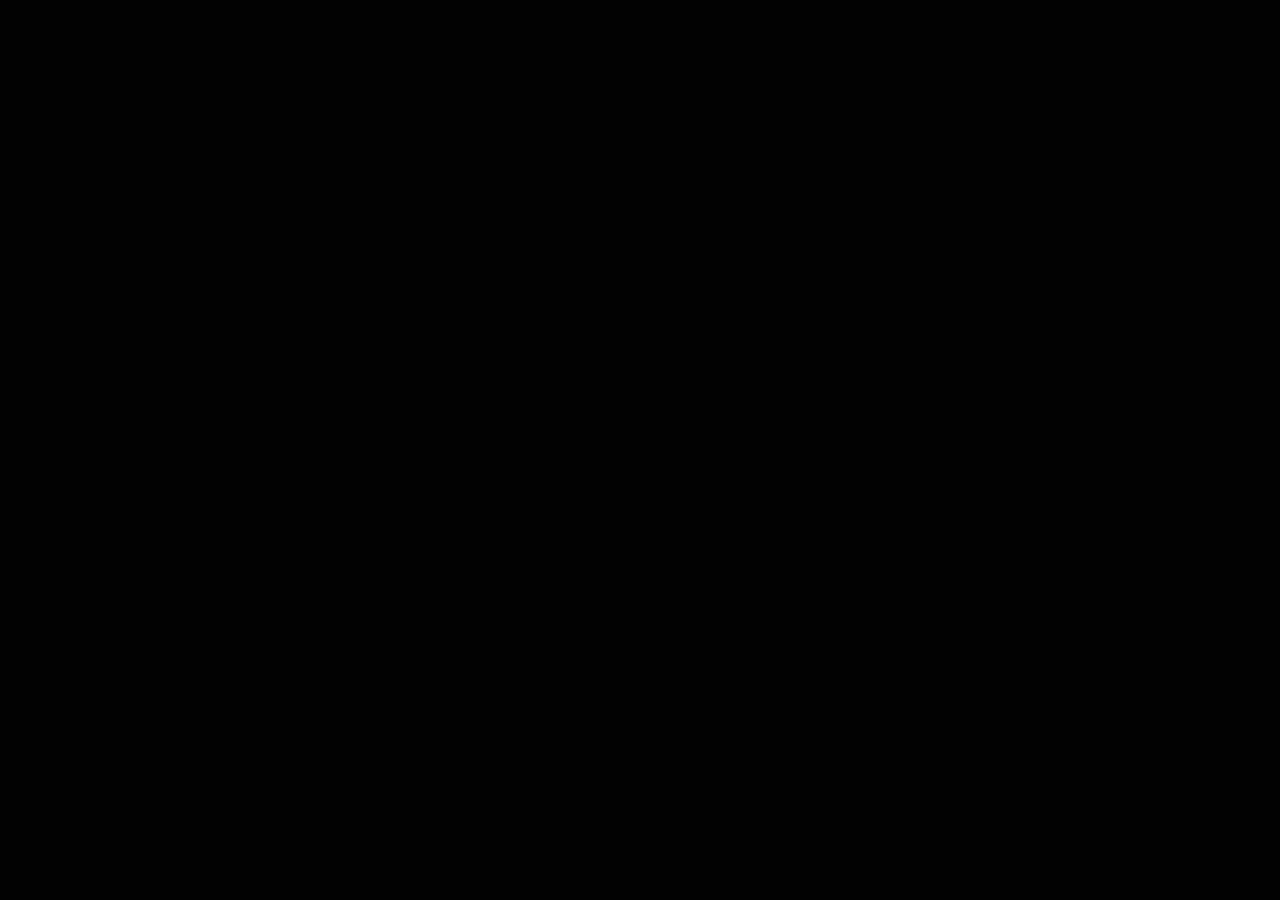
==== commit 7f7ee518: "logo refit" ====
--- a/index.html
+++ b/index.html
@@ -13,6 +13,8 @@
       href="https://fonts.googleapis.com/css2?family=Lato:wght@300;400;700&family=Montserrat:wght@700;800;900&display=swap"
       rel="stylesheet"
     />
+    <link rel="icon" type="image/svg+xml" href="/assets/bamm-logo.svg" />
+    <link rel="shortcut icon" href="/assets/bamm-logo.svg" />
     <script type="module" crossorigin src="/assets/index-DIpjwk0Y.js"></script>
     <link rel="stylesheet" crossorigin href="/assets/index-Dfloycxw.css" />
   </head>
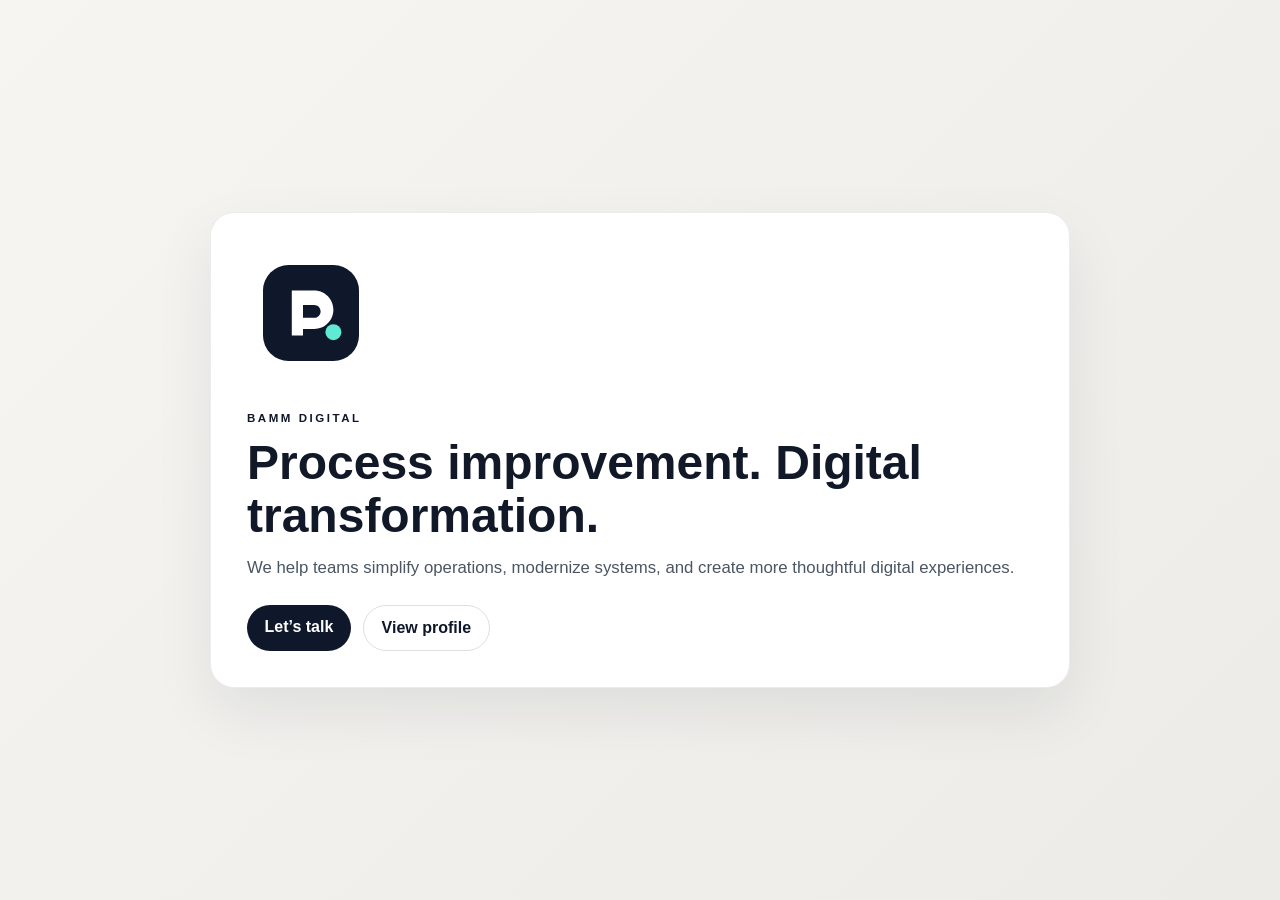
==== commit c2870f84: "nfo" ====
--- a/index.html
+++ b/index.html
@@ -2,19852 +2,106 @@
 <html lang="en">
   <head>
     <meta charset="UTF-8" />
-    <meta
-      name="viewport"
-      content="width=device-width, initial-scale=1.0, maximum-scale=1"
-    />
-    <title>BAMM Digital - Process Improvement & Digital Transformation</title>
-    <link rel="preconnect" href="https://fonts.googleapis.com" />
-    <link rel="preconnect" href="https://fonts.gstatic.com" crossorigin />
-    <link
-      href="https://fonts.googleapis.com/css2?family=Lato:wght@300;400;700&family=Montserrat:wght@700;800;900&display=swap"
-      rel="stylesheet"
-    />
+    <meta name="viewport" content="width=device-width, initial-scale=1.0" />
+    <title>BAMM Digital</title>
+    <meta name="description" content="BAMM Digital helps teams simplify processes and deliver smarter digital transformation." />
     <link rel="icon" type="image/svg+xml" href="/assets/bamm-logo.svg" />
     <link rel="shortcut icon" href="/assets/bamm-logo.svg" />
-    <script type="module" crossorigin src="/assets/index-DIpjwk0Y.js"></script>
-    <link rel="stylesheet" crossorigin href="/assets/index-Dfloycxw.css" />
+    <style>
+      :root {
+        color-scheme: light;
+        --bg: #f6f5f2;
+        --surface: #ffffff;
+        --text: #111827;
+        --muted: #4b5563;
+        --accent: #0f172a;
+        --accent-soft: #5eead4;
+      }
+      * { box-sizing: border-box; }
+      body {
+        margin: 0;
+        font-family: 'Lato', Arial, sans-serif;
+        background: linear-gradient(135deg, var(--bg), #ecebe7);
+        color: var(--text);
+        min-height: 100vh;
+        display: grid;
+        place-items: center;
+      }
+      .card {
+        width: min(92vw, 860px);
+        background: var(--surface);
+        border: 1px solid rgba(15, 23, 42, 0.08);
+        border-radius: 24px;
+        padding: 2.25rem;
+        box-shadow: 0 24px 60px rgba(15, 23, 42, 0.08);
+      }
+      .hero {
+        display: flex;
+        gap: 2rem;
+        align-items: center;
+        justify-content: space-between;
+        flex-wrap: wrap;
+      }
+      .brand-mark {
+        width: 128px;
+        height: 128px;
+        flex-shrink: 0;
+      }
+      h1 {
+        font-family: 'Montserrat', Arial, sans-serif;
+        font-size: clamp(2rem, 4vw, 3rem);
+        line-height: 1.1;
+        margin: 0 0 0.75rem;
+      }
+      p { margin: 0; color: var(--muted); font-size: 1.05rem; line-height: 1.7; }
+      .eyebrow {
+        text-transform: uppercase;
+        letter-spacing: 0.22em;
+        font-size: 0.72rem;
+        font-weight: 700;
+        color: var(--accent);
+        margin-bottom: 0.5rem;
+      }
+      .actions {
+        margin-top: 1.4rem;
+        display: flex;
+        gap: 0.75rem;
+        flex-wrap: wrap;
+      }
+      a.button {
+        display: inline-block;
+        padding: 0.8rem 1.1rem;
+        border-radius: 999px;
+        text-decoration: none;
+        background: var(--accent);
+        color: white;
+        font-weight: 700;
+      }
+      a.button.secondary {
+        background: transparent;
+        color: var(--accent);
+        border: 1px solid rgba(15, 23, 42, 0.14);
+      }
+      @media (max-width: 640px) {
+        .card { padding: 1.4rem; }
+        .brand-mark { width: 96px; height: 96px; }
+      }
+    </style>
   </head>
-
   <body>
-    <script id="manus-runtime">
-      window.__MANUS_HOST_DEV__ = false;
-      (function () {
-        "use strict";
-        var Mr = { exports: {} },
-          Kn = {};
-        /**
-         * @license React
-         * react-jsx-runtime.production.js
-         *
-         * Copyright (c) Meta Platforms, Inc. and affiliates.
-         *
-         * This source code is licensed under the MIT license found in the
-         * LICENSE file in the root directory of this source tree.
-         */ var $c;
-        function um() {
-          if ($c) return Kn;
-          $c = 1;
-          var r = Symbol.for("react.transitional.element"),
-            i = Symbol.for("react.fragment");
-          function c(s, d, m) {
-            var x = null;
-            if (
-              (m !== void 0 && (x = "" + m),
-              d.key !== void 0 && (x = "" + d.key),
-              "key" in d)
-            ) {
-              m = {};
-              for (var R in d) R !== "key" && (m[R] = d[R]);
-            } else m = d;
-            return (
-              (d = m.ref),
-              {
-                $$typeof: r,
-                type: s,
-                key: x,
-                ref: d !== void 0 ? d : null,
-                props: m,
-              }
-            );
-          }
-          return ((Kn.Fragment = i), (Kn.jsx = c), (Kn.jsxs = c), Kn);
-        }
-        var Fc;
-        function dm() {
-          return (Fc || ((Fc = 1), (Mr.exports = um())), Mr.exports);
-        }
-        var h = dm(),
-          Ar = { exports: {} },
-          Pn = {},
-          Rr = { exports: {} },
-          Nr = {};
-        /**
-         * @license React
-         * scheduler.production.js
-         *
-         * Copyright (c) Meta Platforms, Inc. and affiliates.
-         *
-         * This source code is licensed under the MIT license found in the
-         * LICENSE file in the root directory of this source tree.
-         */ var Ic;
-        function fm() {
-          return (
-            Ic ||
-              ((Ic = 1),
-              (function (r) {
-                function i(A, q) {
-                  var B = A.length;
-                  A.push(q);
-                  t: for (; 0 < B; ) {
-                    var bt = (B - 1) >>> 1,
-                      p = A[bt];
-                    if (0 < d(p, q)) ((A[bt] = q), (A[B] = p), (B = bt));
-                    else break t;
-                  }
-                }
-                function c(A) {
-                  return A.length === 0 ? null : A[0];
-                }
-                function s(A) {
-                  if (A.length === 0) return null;
-                  var q = A[0],
-                    B = A.pop();
-                  if (B !== q) {
-                    A[0] = B;
-                    t: for (var bt = 0, p = A.length, O = p >>> 1; bt < O; ) {
-                      var X = 2 * (bt + 1) - 1,
-                        G = A[X],
-                        Z = X + 1,
-                        st = A[Z];
-                      if (0 > d(G, B))
-                        Z < p && 0 > d(st, G)
-                          ? ((A[bt] = st), (A[Z] = B), (bt = Z))
-                          : ((A[bt] = G), (A[X] = B), (bt = X));
-                      else if (Z < p && 0 > d(st, B))
-                        ((A[bt] = st), (A[Z] = B), (bt = Z));
-                      else break t;
-                    }
-                  }
-                  return q;
-                }
-                function d(A, q) {
-                  var B = A.sortIndex - q.sortIndex;
-                  return B !== 0 ? B : A.id - q.id;
-                }
-                if (
-                  ((r.unstable_now = void 0),
-                  typeof performance == "object" &&
-                    typeof performance.now == "function")
-                ) {
-                  var m = performance;
-                  r.unstable_now = function () {
-                    return m.now();
-                  };
-                } else {
-                  var x = Date,
-                    R = x.now();
-                  r.unstable_now = function () {
-                    return x.now() - R;
-                  };
-                }
-                var C = [],
-                  v = [],
-                  D = 1,
-                  j = null,
-                  J = 3,
-                  at = !1,
-                  $ = !1,
-                  nt = !1,
-                  ct = !1,
-                  ht = typeof setTimeout == "function" ? setTimeout : null,
-                  St = typeof clearTimeout == "function" ? clearTimeout : null,
-                  _ = typeof setImmediate < "u" ? setImmediate : null;
-                function Y(A) {
-                  for (var q = c(v); q !== null; ) {
-                    if (q.callback === null) s(v);
-                    else if (q.startTime <= A)
-                      (s(v), (q.sortIndex = q.expirationTime), i(C, q));
-                    else break;
-                    q = c(v);
-                  }
-                }
-                function H(A) {
-                  if (((nt = !1), Y(A), !$))
-                    if (c(C) !== null) (($ = !0), it || ((it = !0), Bt()));
-                    else {
-                      var q = c(v);
-                      q !== null && Mt(H, q.startTime - A);
-                    }
-                }
-                var it = !1,
-                  rt = -1,
-                  V = 5,
-                  xt = -1;
-                function Be() {
-                  return ct ? !0 : !(r.unstable_now() - xt < V);
-                }
-                function te() {
-                  if (((ct = !1), it)) {
-                    var A = r.unstable_now();
-                    xt = A;
-                    var q = !0;
-                    try {
-                      t: {
-                        (($ = !1),
-                          nt && ((nt = !1), St(rt), (rt = -1)),
-                          (at = !0));
-                        var B = J;
-                        try {
-                          e: {
-                            for (
-                              Y(A), j = c(C);
-                              j !== null && !(j.expirationTime > A && Be());
-                            ) {
-                              var bt = j.callback;
-                              if (typeof bt == "function") {
-                                ((j.callback = null), (J = j.priorityLevel));
-                                var p = bt(j.expirationTime <= A);
-                                if (
-                                  ((A = r.unstable_now()),
-                                  typeof p == "function")
-                                ) {
-                                  ((j.callback = p), Y(A), (q = !0));
-                                  break e;
-                                }
-                                (j === c(C) && s(C), Y(A));
-                              } else s(C);
-                              j = c(C);
-                            }
-                            if (j !== null) q = !0;
-                            else {
-                              var O = c(v);
-                              (O !== null && Mt(H, O.startTime - A), (q = !1));
-                            }
-                          }
-                          break t;
-                        } finally {
-                          ((j = null), (J = B), (at = !1));
-                        }
-                        q = void 0;
-                      }
-                    } finally {
-                      q ? Bt() : (it = !1);
-                    }
-                  }
-                }
-                var Bt;
-                if (typeof _ == "function")
-                  Bt = function () {
-                    _(te);
-                  };
-                else if (typeof MessageChannel < "u") {
-                  var me = new MessageChannel(),
-                    Se = me.port2;
-                  ((me.port1.onmessage = te),
-                    (Bt = function () {
-                      Se.postMessage(null);
-                    }));
-                } else
-                  Bt = function () {
-                    ht(te, 0);
-                  };
-                function Mt(A, q) {
-                  rt = ht(function () {
-                    A(r.unstable_now());
-                  }, q);
-                }
-                ((r.unstable_IdlePriority = 5),
-                  (r.unstable_ImmediatePriority = 1),
-                  (r.unstable_LowPriority = 4),
-                  (r.unstable_NormalPriority = 3),
-                  (r.unstable_Profiling = null),
-                  (r.unstable_UserBlockingPriority = 2),
-                  (r.unstable_cancelCallback = function (A) {
-                    A.callback = null;
-                  }),
-                  (r.unstable_forceFrameRate = function (A) {
-                    0 > A || 125 < A
-                      ? console.error(
-                          "forceFrameRate takes a positive int between 0 and 125, forcing frame rates higher than 125 fps is not supported",
-                        )
-                      : (V = 0 < A ? Math.floor(1e3 / A) : 5);
-                  }),
-                  (r.unstable_getCurrentPriorityLevel = function () {
-                    return J;
-                  }),
-                  (r.unstable_next = function (A) {
-                    switch (J) {
-                      case 1:
-                      case 2:
-                      case 3:
-                        var q = 3;
-                        break;
-                      default:
-                        q = J;
-                    }
-                    var B = J;
-                    J = q;
-                    try {
-                      return A();
-                    } finally {
-                      J = B;
-                    }
-                  }),
-                  (r.unstable_requestPaint = function () {
-                    ct = !0;
-                  }),
-                  (r.unstable_runWithPriority = function (A, q) {
-                    switch (A) {
-                      case 1:
-                      case 2:
-                      case 3:
-                      case 4:
-                      case 5:
-                        break;
-                      default:
-                        A = 3;
-                    }
-                    var B = J;
-                    J = A;
-                    try {
-                      return q();
-                    } finally {
-                      J = B;
-                    }
-                  }),
-                  (r.unstable_scheduleCallback = function (A, q, B) {
-                    var bt = r.unstable_now();
-                    switch (
-                      (typeof B == "object" && B !== null
-                        ? ((B = B.delay),
-                          (B = typeof B == "number" && 0 < B ? bt + B : bt))
-                        : (B = bt),
-                      A)
-                    ) {
-                      case 1:
-                        var p = -1;
-                        break;
-                      case 2:
-                        p = 250;
-                        break;
-                      case 5:
-                        p = 1073741823;
-                        break;
-                      case 4:
-                        p = 1e4;
-                        break;
-                      default:
-                        p = 5e3;
-                    }
-                    return (
-                      (p = B + p),
-                      (A = {
-                        id: D++,
-                        callback: q,
-                        priorityLevel: A,
-                        startTime: B,
-                        expirationTime: p,
-                        sortIndex: -1,
-                      }),
-                      B > bt
-                        ? ((A.sortIndex = B),
-                          i(v, A),
-                          c(C) === null &&
-                            A === c(v) &&
-                            (nt ? (St(rt), (rt = -1)) : (nt = !0),
-                            Mt(H, B - bt)))
-                        : ((A.sortIndex = p),
-                          i(C, A),
-                          $ || at || (($ = !0), it || ((it = !0), Bt()))),
-                      A
-                    );
-                  }),
-                  (r.unstable_shouldYield = Be),
-                  (r.unstable_wrapCallback = function (A) {
-                    var q = J;
-                    return function () {
-                      var B = J;
-                      J = q;
-                      try {
-                        return A.apply(this, arguments);
-                      } finally {
-                        J = B;
-                      }
-                    };
-                  }));
-              })(Nr)),
-            Nr
-          );
-        }
-        var tu;
-        function hm() {
-          return (tu || ((tu = 1), (Rr.exports = fm())), Rr.exports);
-        }
-        var zr = { exports: {} },
-          ut = {};
-        /**
-         * @license React
-         * react.production.js
-         *
-         * Copyright (c) Meta Platforms, Inc. and affiliates.
-         *
-         * This source code is licensed under the MIT license found in the
-         * LICENSE file in the root directory of this source tree.
-         */ var eu;
-        function mm() {
-          if (eu) return ut;
-          eu = 1;
-          var r = Symbol.for("react.transitional.element"),
-            i = Symbol.for("react.portal"),
-            c = Symbol.for("react.fragment"),
-            s = Symbol.for("react.strict_mode"),
-            d = Symbol.for("react.profiler"),
-            m = Symbol.for("react.consumer"),
-            x = Symbol.for("react.context"),
-            R = Symbol.for("react.forward_ref"),
-            C = Symbol.for("react.suspense"),
-            v = Symbol.for("react.memo"),
-            D = Symbol.for("react.lazy"),
-            j = Symbol.iterator;
-          function J(p) {
-            return p === null || typeof p != "object"
-              ? null
-              : ((p = (j && p[j]) || p["@@iterator"]),
-                typeof p == "function" ? p : null);
-          }
-          var at = {
-              isMounted: function () {
-                return !1;
-              },
-              enqueueForceUpdate: function () {},
-              enqueueReplaceState: function () {},
-              enqueueSetState: function () {},
-            },
-            $ = Object.assign,
-            nt = {};
-          function ct(p, O, X) {
-            ((this.props = p),
-              (this.context = O),
-              (this.refs = nt),
-              (this.updater = X || at));
-          }
-          ((ct.prototype.isReactComponent = {}),
-            (ct.prototype.setState = function (p, O) {
-              if (typeof p != "object" && typeof p != "function" && p != null)
-                throw Error(
-                  "takes an object of state variables to update or a function which returns an object of state variables.",
-                );
-              this.updater.enqueueSetState(this, p, O, "setState");
-            }),
-            (ct.prototype.forceUpdate = function (p) {
-              this.updater.enqueueForceUpdate(this, p, "forceUpdate");
-            }));
-          function ht() {}
-          ht.prototype = ct.prototype;
-          function St(p, O, X) {
-            ((this.props = p),
-              (this.context = O),
-              (this.refs = nt),
-              (this.updater = X || at));
-          }
-          var _ = (St.prototype = new ht());
-          ((_.constructor = St),
-            $(_, ct.prototype),
-            (_.isPureReactComponent = !0));
-          var Y = Array.isArray,
-            H = { H: null, A: null, T: null, S: null, V: null },
-            it = Object.prototype.hasOwnProperty;
-          function rt(p, O, X, G, Z, st) {
-            return (
-              (X = st.ref),
-              {
-                $$typeof: r,
-                type: p,
-                key: O,
-                ref: X !== void 0 ? X : null,
-                props: st,
-              }
-            );
-          }
-          function V(p, O) {
-            return rt(p.type, O, void 0, void 0, void 0, p.props);
-          }
-          function xt(p) {
-            return typeof p == "object" && p !== null && p.$$typeof === r;
-          }
-          function Be(p) {
-            var O = { "=": "=0", ":": "=2" };
-            return (
-              "$" +
-              p.replace(/[=:]/g, function (X) {
-                return O[X];
-              })
-            );
-          }
-          var te = /\/+/g;
-          function Bt(p, O) {
-            return typeof p == "object" && p !== null && p.key != null
-              ? Be("" + p.key)
-              : O.toString(36);
-          }
-          function me() {}
-          function Se(p) {
-            switch (p.status) {
-              case "fulfilled":
-                return p.value;
-              case "rejected":
-                throw p.reason;
-              default:
-                switch (
-                  (typeof p.status == "string"
-                    ? p.then(me, me)
-                    : ((p.status = "pending"),
-                      p.then(
-                        function (O) {
-                          p.status === "pending" &&
-                            ((p.status = "fulfilled"), (p.value = O));
-                        },
-                        function (O) {
-                          p.status === "pending" &&
-                            ((p.status = "rejected"), (p.reason = O));
-                        },
-                      )),
-                  p.status)
-                ) {
-                  case "fulfilled":
-                    return p.value;
-                  case "rejected":
-                    throw p.reason;
-                }
-            }
-            throw p;
-          }
-          function Mt(p, O, X, G, Z) {
-            var st = typeof p;
-            (st === "undefined" || st === "boolean") && (p = null);
-            var I = !1;
-            if (p === null) I = !0;
-            else
-              switch (st) {
-                case "bigint":
-                case "string":
-                case "number":
-                  I = !0;
-                  break;
-                case "object":
-                  switch (p.$$typeof) {
-                    case r:
-                    case i:
-                      I = !0;
-                      break;
-                    case D:
-                      return ((I = p._init), Mt(I(p._payload), O, X, G, Z));
-                  }
-              }
-            if (I)
-              return (
-                (Z = Z(p)),
-                (I = G === "" ? "." + Bt(p, 0) : G),
-                Y(Z)
-                  ? ((X = ""),
-                    I != null && (X = I.replace(te, "$&/") + "/"),
-                    Mt(Z, O, X, "", function (Jt) {
-                      return Jt;
-                    }))
-                  : Z != null &&
-                    (xt(Z) &&
-                      (Z = V(
-                        Z,
-                        X +
-                          (Z.key == null || (p && p.key === Z.key)
-                            ? ""
-                            : ("" + Z.key).replace(te, "$&/") + "/") +
-                          I,
-                      )),
-                    O.push(Z)),
-                1
-              );
-            I = 0;
-            var gt = G === "" ? "." : G + ":";
-            if (Y(p))
-              for (var Tt = 0; Tt < p.length; Tt++)
-                ((G = p[Tt]), (st = gt + Bt(G, Tt)), (I += Mt(G, O, X, st, Z)));
-            else if (((Tt = J(p)), typeof Tt == "function"))
-              for (p = Tt.call(p), Tt = 0; !(G = p.next()).done; )
-                ((G = G.value),
-                  (st = gt + Bt(G, Tt++)),
-                  (I += Mt(G, O, X, st, Z)));
-            else if (st === "object") {
-              if (typeof p.then == "function") return Mt(Se(p), O, X, G, Z);
-              throw (
-                (O = String(p)),
-                Error(
-                  "Objects are not valid as a React child (found: " +
-                    (O === "[object Object]"
-                      ? "object with keys {" + Object.keys(p).join(", ") + "}"
-                      : O) +
-                    "). If you meant to render a collection of children, use an array instead.",
-                )
-              );
-            }
-            return I;
-          }
-          function A(p, O, X) {
-            if (p == null) return p;
-            var G = [],
-              Z = 0;
-            return (
-              Mt(p, G, "", "", function (st) {
-                return O.call(X, st, Z++);
-              }),
-              G
-            );
-          }
-          function q(p) {
-            if (p._status === -1) {
-              var O = p._result;
-              ((O = O()),
-                O.then(
-                  function (X) {
-                    (p._status === 0 || p._status === -1) &&
-                      ((p._status = 1), (p._result = X));
-                  },
-                  function (X) {
-                    (p._status === 0 || p._status === -1) &&
-                      ((p._status = 2), (p._result = X));
-                  },
-                ),
-                p._status === -1 && ((p._status = 0), (p._result = O)));
-            }
-            if (p._status === 1) return p._result.default;
-            throw p._result;
-          }
-          var B =
-            typeof reportError == "function"
-              ? reportError
-              : function (p) {
-                  if (
-                    typeof window == "object" &&
-                    typeof window.ErrorEvent == "function"
-                  ) {
-                    var O = new window.ErrorEvent("error", {
-                      bubbles: !0,
-                      cancelable: !0,
-                      message:
-                        typeof p == "object" &&
-                        p !== null &&
-                        typeof p.message == "string"
-                          ? String(p.message)
-                          : String(p),
-                      error: p,
-                    });
-                    if (!window.dispatchEvent(O)) return;
-                  } else if (
-                    typeof process == "object" &&
-                    typeof process.emit == "function"
-                  ) {
-                    process.emit("uncaughtException", p);
-                    return;
-                  }
-                  console.error(p);
-                };
-          function bt() {}
-          return (
-            (ut.Children = {
-              map: A,
-              forEach: function (p, O, X) {
-                A(
-                  p,
-                  function () {
-                    O.apply(this, arguments);
-                  },
-                  X,
-                );
-              },
-              count: function (p) {
-                var O = 0;
-                return (
-                  A(p, function () {
-                    O++;
-                  }),
-                  O
-                );
-              },
-              toArray: function (p) {
-                return (
-                  A(p, function (O) {
-                    return O;
-                  }) || []
-                );
-              },
-              only: function (p) {
-                if (!xt(p))
-                  throw Error(
-                    "React.Children.only expected to receive a single React element child.",
-                  );
-                return p;
-              },
-            }),
-            (ut.Component = ct),
-            (ut.Fragment = c),
-            (ut.Profiler = d),
-            (ut.PureComponent = St),
-            (ut.StrictMode = s),
-            (ut.Suspense = C),
-            (ut.__CLIENT_INTERNALS_DO_NOT_USE_OR_WARN_USERS_THEY_CANNOT_UPGRADE =
-              H),
-            (ut.__COMPILER_RUNTIME = {
-              __proto__: null,
-              c: function (p) {
-                return H.H.useMemoCache(p);
-              },
-            }),
-            (ut.cache = function (p) {
-              return function () {
-                return p.apply(null, arguments);
-              };
-            }),
-            (ut.cloneElement = function (p, O, X) {
-              if (p == null)
-                throw Error(
-                  "The argument must be a React element, but you passed " +
-                    p +
-                    ".",
-                );
-              var G = $({}, p.props),
-                Z = p.key,
-                st = void 0;
-              if (O != null)
-                for (I in (O.ref !== void 0 && (st = void 0),
-                O.key !== void 0 && (Z = "" + O.key),
-                O))
-                  !it.call(O, I) ||
-                    I === "key" ||
-                    I === "__self" ||
-                    I === "__source" ||
-                    (I === "ref" && O.ref === void 0) ||
-                    (G[I] = O[I]);
-              var I = arguments.length - 2;
-              if (I === 1) G.children = X;
-              else if (1 < I) {
-                for (var gt = Array(I), Tt = 0; Tt < I; Tt++)
-                  gt[Tt] = arguments[Tt + 2];
-                G.children = gt;
-              }
-              return rt(p.type, Z, void 0, void 0, st, G);
-            }),
-            (ut.createContext = function (p) {
-              return (
-                (p = {
-                  $$typeof: x,
-                  _currentValue: p,
-                  _currentValue2: p,
-                  _threadCount: 0,
-                  Provider: null,
-                  Consumer: null,
-                }),
-                (p.Provider = p),
-                (p.Consumer = { $$typeof: m, _context: p }),
-                p
-              );
-            }),
-            (ut.createElement = function (p, O, X) {
-              var G,
-                Z = {},
-                st = null;
-              if (O != null)
-                for (G in (O.key !== void 0 && (st = "" + O.key), O))
-                  it.call(O, G) &&
-                    G !== "key" &&
-                    G !== "__self" &&
-                    G !== "__source" &&
-                    (Z[G] = O[G]);
-              var I = arguments.length - 2;
-              if (I === 1) Z.children = X;
-              else if (1 < I) {
-                for (var gt = Array(I), Tt = 0; Tt < I; Tt++)
-                  gt[Tt] = arguments[Tt + 2];
-                Z.children = gt;
-              }
-              if (p && p.defaultProps)
-                for (G in ((I = p.defaultProps), I))
-                  Z[G] === void 0 && (Z[G] = I[G]);
-              return rt(p, st, void 0, void 0, null, Z);
-            }),
-            (ut.createRef = function () {
-              return { current: null };
-            }),
-            (ut.forwardRef = function (p) {
-              return { $$typeof: R, render: p };
-            }),
-            (ut.isValidElement = xt),
-            (ut.lazy = function (p) {
-              return {
-                $$typeof: D,
-                _payload: { _status: -1, _result: p },
-                _init: q,
-              };
-            }),
-            (ut.memo = function (p, O) {
-              return { $$typeof: v, type: p, compare: O === void 0 ? null : O };
-            }),
-            (ut.startTransition = function (p) {
-              var O = H.T,
-                X = {};
-              H.T = X;
-              try {
-                var G = p(),
-                  Z = H.S;
-                (Z !== null && Z(X, G),
-                  typeof G == "object" &&
-                    G !== null &&
-                    typeof G.then == "function" &&
-                    G.then(bt, B));
-              } catch (st) {
-                B(st);
-              } finally {
-                H.T = O;
-              }
-            }),
-            (ut.unstable_useCacheRefresh = function () {
-              return H.H.useCacheRefresh();
-            }),
-            (ut.use = function (p) {
-              return H.H.use(p);
-            }),
-            (ut.useActionState = function (p, O, X) {
-              return H.H.useActionState(p, O, X);
-            }),
-            (ut.useCallback = function (p, O) {
-              return H.H.useCallback(p, O);
-            }),
-            (ut.useContext = function (p) {
-              return H.H.useContext(p);
-            }),
-            (ut.useDebugValue = function () {}),
-            (ut.useDeferredValue = function (p, O) {
-              return H.H.useDeferredValue(p, O);
-            }),
-            (ut.useEffect = function (p, O, X) {
-              var G = H.H;
-              if (typeof X == "function")
-                throw Error(
-                  "useEffect CRUD overload is not enabled in this build of React.",
-                );
-              return G.useEffect(p, O);
-            }),
-            (ut.useId = function () {
-              return H.H.useId();
-            }),
-            (ut.useImperativeHandle = function (p, O, X) {
-              return H.H.useImperativeHandle(p, O, X);
-            }),
-            (ut.useInsertionEffect = function (p, O) {
-              return H.H.useInsertionEffect(p, O);
-            }),
-            (ut.useLayoutEffect = function (p, O) {
-              return H.H.useLayoutEffect(p, O);
-            }),
-            (ut.useMemo = function (p, O) {
-              return H.H.useMemo(p, O);
-            }),
-            (ut.useOptimistic = function (p, O) {
-              return H.H.useOptimistic(p, O);
-            }),
-            (ut.useReducer = function (p, O, X) {
-              return H.H.useReducer(p, O, X);
-            }),
-            (ut.useRef = function (p) {
-              return H.H.useRef(p);
-            }),
-            (ut.useState = function (p) {
-              return H.H.useState(p);
-            }),
-            (ut.useSyncExternalStore = function (p, O, X) {
-              return H.H.useSyncExternalStore(p, O, X);
-            }),
-            (ut.useTransition = function () {
-              return H.H.useTransition();
-            }),
-            (ut.version = "19.1.1"),
-            ut
-          );
-        }
-        var lu;
-        function _r() {
-          return (lu || ((lu = 1), (zr.exports = mm())), zr.exports);
-        }
-        var kr = { exports: {} },
-          he = {};
-        /**
-         * @license React
-         * react-dom.production.js
-         *
-         * Copyright (c) Meta Platforms, Inc. and affiliates.
-         *
-         * This source code is licensed under the MIT license found in the
-         * LICENSE file in the root directory of this source tree.
-         */ var au;
-        function gm() {
-          if (au) return he;
-          au = 1;
-          var r = _r();
-          function i(C) {
-            var v = "https://react.dev/errors/" + C;
-            if (1 < arguments.length) {
-              v += "?args[]=" + encodeURIComponent(arguments[1]);
-              for (var D = 2; D < arguments.length; D++)
-                v += "&args[]=" + encodeURIComponent(arguments[D]);
-            }
-            return (
-              "Minified React error #" +
-              C +
-              "; visit " +
-              v +
-              " for the full message or use the non-minified dev environment for full errors and additional helpful warnings."
-            );
-          }
-          function c() {}
-          var s = {
-              d: {
-                f: c,
-                r: function () {
-                  throw Error(i(522));
-                },
-                D: c,
-                C: c,
-                L: c,
-                m: c,
-                X: c,
-                S: c,
-                M: c,
-              },
-              p: 0,
-              findDOMNode: null,
-            },
-            d = Symbol.for("react.portal");
-          function m(C, v, D) {
-            var j =
-              3 < arguments.length && arguments[3] !== void 0
-                ? arguments[3]
-                : null;
-            return {
-              $$typeof: d,
-              key: j == null ? null : "" + j,
-              children: C,
-              containerInfo: v,
-              implementation: D,
-            };
-          }
-          var x =
-            r.__CLIENT_INTERNALS_DO_NOT_USE_OR_WARN_USERS_THEY_CANNOT_UPGRADE;
-          function R(C, v) {
-            if (C === "font") return "";
-            if (typeof v == "string") return v === "use-credentials" ? v : "";
-          }
-          return (
-            (he.__DOM_INTERNALS_DO_NOT_USE_OR_WARN_USERS_THEY_CANNOT_UPGRADE =
-              s),
-            (he.createPortal = function (C, v) {
-              var D =
-                2 < arguments.length && arguments[2] !== void 0
-                  ? arguments[2]
-                  : null;
-              if (
-                !v ||
-                (v.nodeType !== 1 && v.nodeType !== 9 && v.nodeType !== 11)
-              )
-                throw Error(i(299));
-              return m(C, v, null, D);
-            }),
-            (he.flushSync = function (C) {
-              var v = x.T,
-                D = s.p;
-              try {
-                if (((x.T = null), (s.p = 2), C)) return C();
-              } finally {
-                ((x.T = v), (s.p = D), s.d.f());
-              }
-            }),
-            (he.preconnect = function (C, v) {
-              typeof C == "string" &&
-                (v
-                  ? ((v = v.crossOrigin),
-                    (v =
-                      typeof v == "string"
-                        ? v === "use-credentials"
-                          ? v
-                          : ""
-                        : void 0))
-                  : (v = null),
-                s.d.C(C, v));
-            }),
-            (he.prefetchDNS = function (C) {
-              typeof C == "string" && s.d.D(C);
-            }),
-            (he.preinit = function (C, v) {
-              if (typeof C == "string" && v && typeof v.as == "string") {
-                var D = v.as,
-                  j = R(D, v.crossOrigin),
-                  J = typeof v.integrity == "string" ? v.integrity : void 0,
-                  at =
-                    typeof v.fetchPriority == "string"
-                      ? v.fetchPriority
-                      : void 0;
-                D === "style"
-                  ? s.d.S(
-                      C,
-                      typeof v.precedence == "string" ? v.precedence : void 0,
-                      { crossOrigin: j, integrity: J, fetchPriority: at },
-                    )
-                  : D === "script" &&
-                    s.d.X(C, {
-                      crossOrigin: j,
-                      integrity: J,
-                      fetchPriority: at,
-                      nonce: typeof v.nonce == "string" ? v.nonce : void 0,
-                    });
-              }
-            }),
-            (he.preinitModule = function (C, v) {
-              if (typeof C == "string")
-                if (typeof v == "object" && v !== null) {
-                  if (v.as == null || v.as === "script") {
-                    var D = R(v.as, v.crossOrigin);
-                    s.d.M(C, {
-                      crossOrigin: D,
-                      integrity:
-                        typeof v.integrity == "string" ? v.integrity : void 0,
-                      nonce: typeof v.nonce == "string" ? v.nonce : void 0,
-                    });
-                  }
-                } else v == null && s.d.M(C);
-            }),
-            (he.preload = function (C, v) {
-              if (
-                typeof C == "string" &&
-                typeof v == "object" &&
-                v !== null &&
-                typeof v.as == "string"
-              ) {
-                var D = v.as,
-                  j = R(D, v.crossOrigin);
-                s.d.L(C, D, {
-                  crossOrigin: j,
-                  integrity:
-                    typeof v.integrity == "string" ? v.integrity : void 0,
-                  nonce: typeof v.nonce == "string" ? v.nonce : void 0,
-                  type: typeof v.type == "string" ? v.type : void 0,
-                  fetchPriority:
-                    typeof v.fetchPriority == "string"
-                      ? v.fetchPriority
-                      : void 0,
-                  referrerPolicy:
-                    typeof v.referrerPolicy == "string"
-                      ? v.referrerPolicy
-                      : void 0,
-                  imageSrcSet:
-                    typeof v.imageSrcSet == "string" ? v.imageSrcSet : void 0,
-                  imageSizes:
-                    typeof v.imageSizes == "string" ? v.imageSizes : void 0,
-                  media: typeof v.media == "string" ? v.media : void 0,
-                });
-              }
-            }),
-            (he.preloadModule = function (C, v) {
-              if (typeof C == "string")
-                if (v) {
-                  var D = R(v.as, v.crossOrigin);
-                  s.d.m(C, {
-                    as:
-                      typeof v.as == "string" && v.as !== "script"
-                        ? v.as
-                        : void 0,
-                    crossOrigin: D,
-                    integrity:
-                      typeof v.integrity == "string" ? v.integrity : void 0,
-                  });
-                } else s.d.m(C);
-            }),
-            (he.requestFormReset = function (C) {
-              s.d.r(C);
-            }),
-            (he.unstable_batchedUpdates = function (C, v) {
-              return C(v);
-            }),
-            (he.useFormState = function (C, v, D) {
-              return x.H.useFormState(C, v, D);
-            }),
-            (he.useFormStatus = function () {
-              return x.H.useHostTransitionStatus();
-            }),
-            (he.version = "19.1.1"),
-            he
-          );
-        }
-        var nu;
-        function pm() {
-          if (nu) return kr.exports;
-          nu = 1;
-          function r() {
-            if (
-              !(
-                typeof __REACT_DEVTOOLS_GLOBAL_HOOK__ > "u" ||
-                typeof __REACT_DEVTOOLS_GLOBAL_HOOK__.checkDCE != "function"
-              )
-            )
-              try {
-                __REACT_DEVTOOLS_GLOBAL_HOOK__.checkDCE(r);
-              } catch (i) {
-                console.error(i);
-              }
-          }
-          return (r(), (kr.exports = gm()), kr.exports);
-        }
-        /**
-         * @license React
-         * react-dom-client.production.js
-         *
-         * Copyright (c) Meta Platforms, Inc. and affiliates.
-         *
-         * This source code is licensed under the MIT license found in the
-         * LICENSE file in the root directory of this source tree.
-         */ var ou;
-        function ym() {
-          if (ou) return Pn;
-          ou = 1;
-          var r = hm(),
-            i = _r(),
-            c = pm();
-          function s(t) {
-            var e = "https://react.dev/errors/" + t;
-            if (1 < arguments.length) {
-              e += "?args[]=" + encodeURIComponent(arguments[1]);
-              for (var l = 2; l < arguments.length; l++)
-                e += "&args[]=" + encodeURIComponent(arguments[l]);
-            }
-            return (
-              "Minified React error #" +
-              t +
-              "; visit " +
-              e +
-              " for the full message or use the non-minified dev environment for full errors and additional helpful warnings."
-            );
-          }
-          function d(t) {
-            return !(
-              !t ||
-              (t.nodeType !== 1 && t.nodeType !== 9 && t.nodeType !== 11)
-            );
-          }
-          function m(t) {
-            var e = t,
-              l = t;
-            if (t.alternate) for (; e.return; ) e = e.return;
-            else {
-              t = e;
-              do
-                ((e = t),
-                  (e.flags & 4098) !== 0 && (l = e.return),
-                  (t = e.return));
-              while (t);
-            }
-            return e.tag === 3 ? l : null;
-          }
-          function x(t) {
-            if (t.tag === 13) {
-              var e = t.memoizedState;
-              if (
-                (e === null &&
-                  ((t = t.alternate), t !== null && (e = t.memoizedState)),
-                e !== null)
-              )
-                return e.dehydrated;
-            }
-            return null;
-          }
-          function R(t) {
-            if (m(t) !== t) throw Error(s(188));
-          }
-          function C(t) {
-            var e = t.alternate;
-            if (!e) {
-              if (((e = m(t)), e === null)) throw Error(s(188));
-              return e !== t ? null : t;
-            }
-            for (var l = t, a = e; ; ) {
-              var n = l.return;
-              if (n === null) break;
-              var o = n.alternate;
-              if (o === null) {
-                if (((a = n.return), a !== null)) {
-                  l = a;
-                  continue;
-                }
-                break;
-              }
-              if (n.child === o.child) {
-                for (o = n.child; o; ) {
-                  if (o === l) return (R(n), t);
-                  if (o === a) return (R(n), e);
-                  o = o.sibling;
-                }
-                throw Error(s(188));
-              }
-              if (l.return !== a.return) ((l = n), (a = o));
-              else {
-                for (var u = !1, f = n.child; f; ) {
-                  if (f === l) {
-                    ((u = !0), (l = n), (a = o));
-                    break;
-                  }
-                  if (f === a) {
-                    ((u = !0), (a = n), (l = o));
-                    break;
-                  }
-                  f = f.sibling;
-                }
-                if (!u) {
-                  for (f = o.child; f; ) {
-                    if (f === l) {
-                      ((u = !0), (l = o), (a = n));
-                      break;
-                    }
-                    if (f === a) {
-                      ((u = !0), (a = o), (l = n));
-                      break;
-                    }
-                    f = f.sibling;
-                  }
-                  if (!u) throw Error(s(189));
-                }
-              }
-              if (l.alternate !== a) throw Error(s(190));
-            }
-            if (l.tag !== 3) throw Error(s(188));
-            return l.stateNode.current === l ? t : e;
-          }
-          function v(t) {
-            var e = t.tag;
-            if (e === 5 || e === 26 || e === 27 || e === 6) return t;
-            for (t = t.child; t !== null; ) {
-              if (((e = v(t)), e !== null)) return e;
-              t = t.sibling;
-            }
-            return null;
-          }
-          var D = Object.assign,
-            j = Symbol.for("react.element"),
-            J = Symbol.for("react.transitional.element"),
-            at = Symbol.for("react.portal"),
-            $ = Symbol.for("react.fragment"),
-            nt = Symbol.for("react.strict_mode"),
-            ct = Symbol.for("react.profiler"),
-            ht = Symbol.for("react.provider"),
-            St = Symbol.for("react.consumer"),
-            _ = Symbol.for("react.context"),
-            Y = Symbol.for("react.forward_ref"),
-            H = Symbol.for("react.suspense"),
-            it = Symbol.for("react.suspense_list"),
-            rt = Symbol.for("react.memo"),
-            V = Symbol.for("react.lazy"),
-            xt = Symbol.for("react.activity"),
-            Be = Symbol.for("react.memo_cache_sentinel"),
-            te = Symbol.iterator;
-          function Bt(t) {
-            return t === null || typeof t != "object"
-              ? null
-              : ((t = (te && t[te]) || t["@@iterator"]),
-                typeof t == "function" ? t : null);
-          }
-          var me = Symbol.for("react.client.reference");
-          function Se(t) {
-            if (t == null) return null;
-            if (typeof t == "function")
-              return t.$$typeof === me ? null : t.displayName || t.name || null;
-            if (typeof t == "string") return t;
-            switch (t) {
-              case $:
-                return "Fragment";
-              case ct:
-                return "Profiler";
-              case nt:
-                return "StrictMode";
-              case H:
-                return "Suspense";
-              case it:
-                return "SuspenseList";
-              case xt:
-                return "Activity";
-            }
-            if (typeof t == "object")
-              switch (t.$$typeof) {
-                case at:
-                  return "Portal";
-                case _:
-                  return (t.displayName || "Context") + ".Provider";
-                case St:
-                  return (t._context.displayName || "Context") + ".Consumer";
-                case Y:
-                  var e = t.render;
-                  return (
-                    (t = t.displayName),
-                    t ||
-                      ((t = e.displayName || e.name || ""),
-                      (t = t !== "" ? "ForwardRef(" + t + ")" : "ForwardRef")),
-                    t
-                  );
-                case rt:
-                  return (
-                    (e = t.displayName || null),
-                    e !== null ? e : Se(t.type) || "Memo"
-                  );
-                case V:
-                  ((e = t._payload), (t = t._init));
-                  try {
-                    return Se(t(e));
-                  } catch {}
-              }
-            return null;
-          }
-          var Mt = Array.isArray,
-            A =
-              i.__CLIENT_INTERNALS_DO_NOT_USE_OR_WARN_USERS_THEY_CANNOT_UPGRADE,
-            q = c.__DOM_INTERNALS_DO_NOT_USE_OR_WARN_USERS_THEY_CANNOT_UPGRADE,
-            B = { pending: !1, data: null, method: null, action: null },
-            bt = [],
-            p = -1;
-          function O(t) {
-            return { current: t };
-          }
-          function X(t) {
-            0 > p || ((t.current = bt[p]), (bt[p] = null), p--);
-          }
-          function G(t, e) {
-            (p++, (bt[p] = t.current), (t.current = e));
-          }
-          var Z = O(null),
-            st = O(null),
-            I = O(null),
-            gt = O(null);
-          function Tt(t, e) {
-            switch ((G(I, e), G(st, t), G(Z, null), e.nodeType)) {
-              case 9:
-              case 11:
-                t = (t = e.documentElement) && (t = t.namespaceURI) ? Hh(t) : 0;
-                break;
-              default:
-                if (((t = e.tagName), (e = e.namespaceURI)))
-                  ((e = Hh(e)), (t = Uh(e, t)));
-                else
-                  switch (t) {
-                    case "svg":
-                      t = 1;
-                      break;
-                    case "math":
-                      t = 2;
-                      break;
-                    default:
-                      t = 0;
-                  }
-            }
-            (X(Z), G(Z, t));
-          }
-          function Jt() {
-            (X(Z), X(st), X(I));
-          }
-          function Ke(t) {
-            t.memoizedState !== null && G(gt, t);
-            var e = Z.current,
-              l = Uh(e, t.type);
-            e !== l && (G(st, t), G(Z, l));
-          }
-          function Ce(t) {
-            (st.current === t && (X(Z), X(st)),
-              gt.current === t && (X(gt), (Wo._currentValue = B)));
-          }
-          var Pe = Object.prototype.hasOwnProperty,
-            yl = r.unstable_scheduleCallback,
-            sn = r.unstable_cancelCallback,
-            Ca = r.unstable_shouldYield,
-            ri = r.unstable_requestPaint,
-            ge = r.unstable_now,
-            si = r.unstable_getCurrentPriorityLevel,
-            Ul = r.unstable_ImmediatePriority,
-            Fn = r.unstable_UserBlockingPriority,
-            nl = r.unstable_NormalPriority,
-            ci = r.unstable_LowPriority,
-            Gl = r.unstable_IdlePriority,
-            ui = r.log,
-            Ea = r.unstable_setDisableYieldValue,
-            ql = null,
-            Wt = null;
-          function Je(t) {
-            if (
-              (typeof ui == "function" && Ea(t),
-              Wt && typeof Wt.setStrictMode == "function")
-            )
-              try {
-                Wt.setStrictMode(ql, t);
-              } catch {}
-          }
-          var $t = Math.clz32 ? Math.clz32 : fi,
-            di = Math.log,
-            Ta = Math.LN2;
-          function fi(t) {
-            return ((t >>>= 0), t === 0 ? 32 : (31 - ((di(t) / Ta) | 0)) | 0);
-          }
-          var L = 256,
-            cn = 4194304;
-          function vl(t) {
-            var e = t & 42;
-            if (e !== 0) return e;
-            switch (t & -t) {
-              case 1:
-                return 1;
-              case 2:
-                return 2;
-              case 4:
-                return 4;
-              case 8:
-                return 8;
-              case 16:
-                return 16;
-              case 32:
-                return 32;
-              case 64:
-                return 64;
-              case 128:
-                return 128;
-              case 256:
-              case 512:
-              case 1024:
-              case 2048:
-              case 4096:
-              case 8192:
-              case 16384:
-              case 32768:
-              case 65536:
-              case 131072:
-              case 262144:
-              case 524288:
-              case 1048576:
-              case 2097152:
-                return t & 4194048;
-              case 4194304:
-              case 8388608:
-              case 16777216:
-              case 33554432:
-                return t & 62914560;
-              case 67108864:
-                return 67108864;
-              case 134217728:
-                return 134217728;
-              case 268435456:
-                return 268435456;
-              case 536870912:
-                return 536870912;
-              case 1073741824:
-                return 0;
-              default:
-                return t;
-            }
-          }
-          function un(t, e, l) {
-            var a = t.pendingLanes;
-            if (a === 0) return 0;
-            var n = 0,
-              o = t.suspendedLanes,
-              u = t.pingedLanes;
-            t = t.warmLanes;
-            var f = a & 134217727;
-            return (
-              f !== 0
-                ? ((a = f & ~o),
-                  a !== 0
-                    ? (n = vl(a))
-                    : ((u &= f),
-                      u !== 0
-                        ? (n = vl(u))
-                        : l || ((l = f & ~t), l !== 0 && (n = vl(l)))))
-                : ((f = a & ~o),
-                  f !== 0
-                    ? (n = vl(f))
-                    : u !== 0
-                      ? (n = vl(u))
-                      : l || ((l = a & ~t), l !== 0 && (n = vl(l)))),
-              n === 0
-                ? 0
-                : e !== 0 &&
-                    e !== n &&
-                    (e & o) === 0 &&
-                    ((o = n & -n),
-                    (l = e & -e),
-                    o >= l || (o === 32 && (l & 4194048) !== 0))
-                  ? e
-                  : n
-            );
-          }
-          function Dt(t, e) {
-            return (
-              (t.pendingLanes & ~(t.suspendedLanes & ~t.pingedLanes) & e) === 0
-            );
-          }
-          function In(t, e) {
-            switch (t) {
-              case 1:
-              case 2:
-              case 4:
-              case 8:
-              case 64:
-                return e + 250;
-              case 16:
-              case 32:
-              case 128:
-              case 256:
-              case 512:
-              case 1024:
-              case 2048:
-              case 4096:
-              case 8192:
-              case 16384:
-              case 32768:
-              case 65536:
-              case 131072:
-              case 262144:
-              case 524288:
-              case 1048576:
-              case 2097152:
-                return e + 5e3;
-              case 4194304:
-              case 8388608:
-              case 16777216:
-              case 33554432:
-                return -1;
-              case 67108864:
-              case 134217728:
-              case 268435456:
-              case 536870912:
-              case 1073741824:
-                return -1;
-              default:
-                return -1;
-            }
-          }
-          function to() {
-            var t = L;
-            return ((L <<= 1), (L & 4194048) === 0 && (L = 256), t);
-          }
-          function hi() {
-            var t = cn;
-            return ((cn <<= 1), (cn & 62914560) === 0 && (cn = 4194304), t);
-          }
-          function eo(t) {
-            for (var e = [], l = 0; 31 > l; l++) e.push(t);
-            return e;
-          }
-          function Da(t, e) {
-            ((t.pendingLanes |= e),
-              e !== 268435456 &&
-                ((t.suspendedLanes = 0),
-                (t.pingedLanes = 0),
-                (t.warmLanes = 0)));
-          }
-          function Ir(t, e, l, a, n, o) {
-            var u = t.pendingLanes;
-            ((t.pendingLanes = l),
-              (t.suspendedLanes = 0),
-              (t.pingedLanes = 0),
-              (t.warmLanes = 0),
-              (t.expiredLanes &= l),
-              (t.entangledLanes &= l),
-              (t.errorRecoveryDisabledLanes &= l),
-              (t.shellSuspendCounter = 0));
-            var f = t.entanglements,
-              g = t.expirationTimes,
-              S = t.hiddenUpdates;
-            for (l = u & ~l; 0 < l; ) {
-              var N = 31 - $t(l),
-                k = 1 << N;
-              ((f[N] = 0), (g[N] = -1));
-              var E = S[N];
-              if (E !== null)
-                for (S[N] = null, N = 0; N < E.length; N++) {
-                  var T = E[N];
-                  T !== null && (T.lane &= -536870913);
-                }
-              l &= ~k;
-            }
-            (a !== 0 && mi(t, a, 0),
-              o !== 0 &&
-                n === 0 &&
-                t.tag !== 0 &&
-                (t.suspendedLanes |= o & ~(u & ~e)));
-          }
-          function mi(t, e, l) {
-            ((t.pendingLanes |= e), (t.suspendedLanes &= ~e));
-            var a = 31 - $t(e);
-            ((t.entangledLanes |= e),
-              (t.entanglements[a] =
-                t.entanglements[a] | 1073741824 | (l & 4194090)));
-          }
-          function gi(t, e) {
-            var l = (t.entangledLanes |= e);
-            for (t = t.entanglements; l; ) {
-              var a = 31 - $t(l),
-                n = 1 << a;
-              ((n & e) | (t[a] & e) && (t[a] |= e), (l &= ~n));
-            }
-          }
-          function lo(t) {
-            switch (t) {
-              case 2:
-                t = 1;
-                break;
-              case 8:
-                t = 4;
-                break;
-              case 32:
-                t = 16;
-                break;
-              case 256:
-              case 512:
-              case 1024:
-              case 2048:
-              case 4096:
-              case 8192:
-              case 16384:
-              case 32768:
-              case 65536:
-              case 131072:
-              case 262144:
-              case 524288:
-              case 1048576:
-              case 2097152:
-              case 4194304:
-              case 8388608:
-              case 16777216:
-              case 33554432:
-                t = 128;
-                break;
-              case 268435456:
-                t = 134217728;
-                break;
-              default:
-                t = 0;
-            }
-            return t;
-          }
-          function ao(t) {
-            return (
-              (t &= -t),
-              2 < t ? (8 < t ? ((t & 134217727) !== 0 ? 32 : 268435456) : 8) : 2
-            );
-          }
-          function pi() {
-            var t = q.p;
-            return t !== 0
-              ? t
-              : ((t = window.event), t === void 0 ? 32 : nm(t.type));
-          }
-          function ts(t, e) {
-            var l = q.p;
-            try {
-              return ((q.p = t), e());
-            } finally {
-              q.p = l;
-            }
-          }
-          var ol = Math.random().toString(36).slice(2),
-            ee = "__reactFiber$" + ol,
-            pe = "__reactProps$" + ol,
-            Yl = "__reactContainer$" + ol,
-            no = "__reactEvents$" + ol,
-            es = "__reactListeners$" + ol,
-            ls = "__reactHandles$" + ol,
-            yi = "__reactResources$" + ol,
-            Ma = "__reactMarker$" + ol;
-          function oo(t) {
-            (delete t[ee],
-              delete t[pe],
-              delete t[no],
-              delete t[es],
-              delete t[ls]);
-          }
-          function Vl(t) {
-            var e = t[ee];
-            if (e) return e;
-            for (var l = t.parentNode; l; ) {
-              if ((e = l[Yl] || l[ee])) {
-                if (
-                  ((l = e.alternate),
-                  e.child !== null || (l !== null && l.child !== null))
-                )
-                  for (t = Vh(t); t !== null; ) {
-                    if ((l = t[ee])) return l;
-                    t = Vh(t);
-                  }
-                return e;
-              }
-              ((t = l), (l = t.parentNode));
-            }
-            return null;
-          }
-          function Xl(t) {
-            if ((t = t[ee] || t[Yl])) {
-              var e = t.tag;
-              if (
-                e === 5 ||
-                e === 6 ||
-                e === 13 ||
-                e === 26 ||
-                e === 27 ||
-                e === 3
-              )
-                return t;
-            }
-            return null;
-          }
-          function Aa(t) {
-            var e = t.tag;
-            if (e === 5 || e === 26 || e === 27 || e === 6) return t.stateNode;
-            throw Error(s(33));
-          }
-          function Zl(t) {
-            var e = t[yi];
-            return (
-              e ||
-                (e = t[yi] =
-                  { hoistableStyles: new Map(), hoistableScripts: new Map() }),
-              e
-            );
-          }
-          function Vt(t) {
-            t[Ma] = !0;
-          }
-          var vi = new Set(),
-            bi = {};
-          function bl(t, e) {
-            (We(t, e), We(t + "Capture", e));
-          }
-          function We(t, e) {
-            for (bi[t] = e, t = 0; t < e.length; t++) vi.add(e[t]);
-          }
-          var as = RegExp(
-              "^[:A-Z_a-z\\u00C0-\\u00D6\\u00D8-\\u00F6\\u00F8-\\u02FF\\u0370-\\u037D\\u037F-\\u1FFF\\u200C-\\u200D\\u2070-\\u218F\\u2C00-\\u2FEF\\u3001-\\uD7FF\\uF900-\\uFDCF\\uFDF0-\\uFFFD][:A-Z_a-z\\u00C0-\\u00D6\\u00D8-\\u00F6\\u00F8-\\u02FF\\u0370-\\u037D\\u037F-\\u1FFF\\u200C-\\u200D\\u2070-\\u218F\\u2C00-\\u2FEF\\u3001-\\uD7FF\\uF900-\\uFDCF\\uFDF0-\\uFFFD\\-.0-9\\u00B7\\u0300-\\u036F\\u203F-\\u2040]*$",
-            ),
-            xi = {},
-            wi = {};
-          function Ra(t) {
-            return Pe.call(wi, t)
-              ? !0
-              : Pe.call(xi, t)
-                ? !1
-                : as.test(t)
-                  ? (wi[t] = !0)
-                  : ((xi[t] = !0), !1);
-          }
-          function M(t, e, l) {
-            if (Ra(e))
-              if (l === null) t.removeAttribute(e);
-              else {
-                switch (typeof l) {
-                  case "undefined":
-                  case "function":
-                  case "symbol":
-                    t.removeAttribute(e);
-                    return;
-                  case "boolean":
-                    var a = e.toLowerCase().slice(0, 5);
-                    if (a !== "data-" && a !== "aria-") {
-                      t.removeAttribute(e);
-                      return;
-                    }
-                }
-                t.setAttribute(e, "" + l);
-              }
-          }
-          function tt(t, e, l) {
-            if (l === null) t.removeAttribute(e);
-            else {
-              switch (typeof l) {
-                case "undefined":
-                case "function":
-                case "symbol":
-                case "boolean":
-                  t.removeAttribute(e);
-                  return;
-              }
-              t.setAttribute(e, "" + l);
-            }
-          }
-          function Ot(t, e, l, a) {
-            if (a === null) t.removeAttribute(l);
-            else {
-              switch (typeof a) {
-                case "undefined":
-                case "function":
-                case "symbol":
-                case "boolean":
-                  t.removeAttribute(l);
-                  return;
-              }
-              t.setAttributeNS(e, l, "" + a);
-            }
-          }
-          var le, Ee;
-          function ae(t) {
-            if (le === void 0)
-              try {
-                throw Error();
-              } catch (l) {
-                var e = l.stack.trim().match(/\n( *(at )?)/);
-                ((le = (e && e[1]) || ""),
-                  (Ee =
-                    -1 <
-                    l.stack.indexOf(`
-    at`)
-                      ? " (<anonymous>)"
-                      : -1 < l.stack.indexOf("@")
-                        ? "@unknown:0:0"
-                        : ""));
-              }
-            return (
-              `
-` +
-              le +
-              t +
-              Ee
-            );
-          }
-          var Le = !1;
-          function He(t, e) {
-            if (!t || Le) return "";
-            Le = !0;
-            var l = Error.prepareStackTrace;
-            Error.prepareStackTrace = void 0;
-            try {
-              var a = {
-                DetermineComponentFrameRoot: function () {
-                  try {
-                    if (e) {
-                      var k = function () {
-                        throw Error();
-                      };
-                      if (
-                        (Object.defineProperty(k.prototype, "props", {
-                          set: function () {
-                            throw Error();
-                          },
-                        }),
-                        typeof Reflect == "object" && Reflect.construct)
-                      ) {
-                        try {
-                          Reflect.construct(k, []);
-                        } catch (T) {
-                          var E = T;
-                        }
-                        Reflect.construct(t, [], k);
-                      } else {
-                        try {
-                          k.call();
-                        } catch (T) {
-                          E = T;
-                        }
-                        t.call(k.prototype);
-                      }
-                    } else {
-                      try {
-                        throw Error();
-                      } catch (T) {
-                        E = T;
-                      }
-                      (k = t()) &&
-                        typeof k.catch == "function" &&
-                        k.catch(function () {});
-                    }
-                  } catch (T) {
-                    if (T && E && typeof T.stack == "string")
-                      return [T.stack, E.stack];
-                  }
-                  return [null, null];
-                },
-              };
-              a.DetermineComponentFrameRoot.displayName =
-                "DetermineComponentFrameRoot";
-              var n = Object.getOwnPropertyDescriptor(
-                a.DetermineComponentFrameRoot,
-                "name",
-              );
-              n &&
-                n.configurable &&
-                Object.defineProperty(a.DetermineComponentFrameRoot, "name", {
-                  value: "DetermineComponentFrameRoot",
-                });
-              var o = a.DetermineComponentFrameRoot(),
-                u = o[0],
-                f = o[1];
-              if (u && f) {
-                var g = u.split(`
-`),
-                  S = f.split(`
-`);
-                for (
-                  n = a = 0;
-                  a < g.length && !g[a].includes("DetermineComponentFrameRoot");
-                )
-                  a++;
-                for (
-                  ;
-                  n < S.length && !S[n].includes("DetermineComponentFrameRoot");
-                )
-                  n++;
-                if (a === g.length || n === S.length)
-                  for (
-                    a = g.length - 1, n = S.length - 1;
-                    1 <= a && 0 <= n && g[a] !== S[n];
-                  )
-                    n--;
-                for (; 1 <= a && 0 <= n; a--, n--)
-                  if (g[a] !== S[n]) {
-                    if (a !== 1 || n !== 1)
-                      do
-                        if ((a--, n--, 0 > n || g[a] !== S[n])) {
-                          var N =
-                            `
-` + g[a].replace(" at new ", " at ");
-                          return (
-                            t.displayName &&
-                              N.includes("<anonymous>") &&
-                              (N = N.replace("<anonymous>", t.displayName)),
-                            N
-                          );
-                        }
-                      while (1 <= a && 0 <= n);
-                    break;
-                  }
-              }
-            } finally {
-              ((Le = !1), (Error.prepareStackTrace = l));
-            }
-            return (l = t ? t.displayName || t.name : "") ? ae(l) : "";
-          }
-          function Ql(t) {
-            switch (t.tag) {
-              case 26:
-              case 27:
-              case 5:
-                return ae(t.type);
-              case 16:
-                return ae("Lazy");
-              case 13:
-                return ae("Suspense");
-              case 19:
-                return ae("SuspenseList");
-              case 0:
-              case 15:
-                return He(t.type, !1);
-              case 11:
-                return He(t.type.render, !1);
-              case 1:
-                return He(t.type, !0);
-              case 31:
-                return ae("Activity");
-              default:
-                return "";
-            }
-          }
-          function xl(t) {
-            try {
-              var e = "";
-              do ((e += Ql(t)), (t = t.return));
-              while (t);
-              return e;
-            } catch (l) {
-              return (
-                `
-Error generating stack: ` +
-                l.message +
-                `
-` +
-                l.stack
-              );
-            }
-          }
-          function Xt(t) {
-            switch (typeof t) {
-              case "bigint":
-              case "boolean":
-              case "number":
-              case "string":
-              case "undefined":
-                return t;
-              case "object":
-                return t;
-              default:
-                return "";
-            }
-          }
-          function il(t) {
-            var e = t.type;
-            return (
-              (t = t.nodeName) &&
-              t.toLowerCase() === "input" &&
-              (e === "checkbox" || e === "radio")
-            );
-          }
-          function ve(t) {
-            var e = il(t) ? "checked" : "value",
-              l = Object.getOwnPropertyDescriptor(t.constructor.prototype, e),
-              a = "" + t[e];
-            if (
-              !t.hasOwnProperty(e) &&
-              typeof l < "u" &&
-              typeof l.get == "function" &&
-              typeof l.set == "function"
-            ) {
-              var n = l.get,
-                o = l.set;
-              return (
-                Object.defineProperty(t, e, {
-                  configurable: !0,
-                  get: function () {
-                    return n.call(this);
-                  },
-                  set: function (u) {
-                    ((a = "" + u), o.call(this, u));
-                  },
-                }),
-                Object.defineProperty(t, e, { enumerable: l.enumerable }),
-                {
-                  getValue: function () {
-                    return a;
-                  },
-                  setValue: function (u) {
-                    a = "" + u;
-                  },
-                  stopTracking: function () {
-                    ((t._valueTracker = null), delete t[e]);
-                  },
-                }
-              );
-            }
-          }
-          function re(t) {
-            t._valueTracker || (t._valueTracker = ve(t));
-          }
-          function rl(t) {
-            if (!t) return !1;
-            var e = t._valueTracker;
-            if (!e) return !0;
-            var l = e.getValue(),
-              a = "";
-            return (
-              t && (a = il(t) ? (t.checked ? "true" : "false") : t.value),
-              (t = a),
-              t !== l ? (e.setValue(t), !0) : !1
-            );
-          }
-          function wl(t) {
-            if (
-              ((t = t || (typeof document < "u" ? document : void 0)),
-              typeof t > "u")
-            )
-              return null;
-            try {
-              return t.activeElement || t.body;
-            } catch {
-              return t.body;
-            }
-          }
-          var dn = /[\n"\\]/g;
-          function se(t) {
-            return t.replace(dn, function (e) {
-              return "\\" + e.charCodeAt(0).toString(16) + " ";
-            });
-          }
-          function Kl(t, e, l, a, n, o, u, f) {
-            ((t.name = ""),
-              u != null &&
-              typeof u != "function" &&
-              typeof u != "symbol" &&
-              typeof u != "boolean"
-                ? (t.type = u)
-                : t.removeAttribute("type"),
-              e != null
-                ? u === "number"
-                  ? ((e === 0 && t.value === "") || t.value != e) &&
-                    (t.value = "" + Xt(e))
-                  : t.value !== "" + Xt(e) && (t.value = "" + Xt(e))
-                : (u !== "submit" && u !== "reset") ||
-                  t.removeAttribute("value"),
-              e != null
-                ? Pl(t, u, Xt(e))
-                : l != null
-                  ? Pl(t, u, Xt(l))
-                  : a != null && t.removeAttribute("value"),
-              n == null && o != null && (t.defaultChecked = !!o),
-              n != null &&
-                (t.checked =
-                  n && typeof n != "function" && typeof n != "symbol"),
-              f != null &&
-              typeof f != "function" &&
-              typeof f != "symbol" &&
-              typeof f != "boolean"
-                ? (t.name = "" + Xt(f))
-                : t.removeAttribute("name"));
-          }
-          function Na(t, e, l, a, n, o, u, f) {
-            if (
-              (o != null &&
-                typeof o != "function" &&
-                typeof o != "symbol" &&
-                typeof o != "boolean" &&
-                (t.type = o),
-              e != null || l != null)
-            ) {
-              if (!((o !== "submit" && o !== "reset") || e != null)) return;
-              ((l = l != null ? "" + Xt(l) : ""),
-                (e = e != null ? "" + Xt(e) : l),
-                f || e === t.value || (t.value = e),
-                (t.defaultValue = e));
-            }
-            ((a = a ?? n),
-              (a = typeof a != "function" && typeof a != "symbol" && !!a),
-              (t.checked = f ? t.checked : !!a),
-              (t.defaultChecked = !!a),
-              u != null &&
-                typeof u != "function" &&
-                typeof u != "symbol" &&
-                typeof u != "boolean" &&
-                (t.name = u));
-          }
-          function Pl(t, e, l) {
-            (e === "number" && wl(t.ownerDocument) === t) ||
-              t.defaultValue === "" + l ||
-              (t.defaultValue = "" + l);
-          }
-          function $e(t, e, l, a) {
-            if (((t = t.options), e)) {
-              e = {};
-              for (var n = 0; n < l.length; n++) e["$" + l[n]] = !0;
-              for (l = 0; l < t.length; l++)
-                ((n = e.hasOwnProperty("$" + t[l].value)),
-                  t[l].selected !== n && (t[l].selected = n),
-                  n && a && (t[l].defaultSelected = !0));
-            } else {
-              for (l = "" + Xt(l), e = null, n = 0; n < t.length; n++) {
-                if (t[n].value === l) {
-                  ((t[n].selected = !0), a && (t[n].defaultSelected = !0));
-                  return;
-                }
-                e !== null || t[n].disabled || (e = t[n]);
-              }
-              e !== null && (e.selected = !0);
-            }
-          }
-          function za(t, e, l) {
-            if (
-              e != null &&
-              ((e = "" + Xt(e)), e !== t.value && (t.value = e), l == null)
-            ) {
-              t.defaultValue !== e && (t.defaultValue = e);
-              return;
-            }
-            t.defaultValue = l != null ? "" + Xt(l) : "";
-          }
-          function _a(t, e, l, a) {
-            if (e == null) {
-              if (a != null) {
-                if (l != null) throw Error(s(92));
-                if (Mt(a)) {
-                  if (1 < a.length) throw Error(s(93));
-                  a = a[0];
-                }
-                l = a;
-              }
-              (l == null && (l = ""), (e = l));
-            }
-            ((l = Xt(e)),
-              (t.defaultValue = l),
-              (a = t.textContent),
-              a === l && a !== "" && a !== null && (t.value = a));
-          }
-          function Fe(t, e) {
-            if (e) {
-              var l = t.firstChild;
-              if (l && l === t.lastChild && l.nodeType === 3) {
-                l.nodeValue = e;
-                return;
-              }
-            }
-            t.textContent = e;
-          }
-          var fn = new Set(
-            "animationIterationCount aspectRatio borderImageOutset borderImageSlice borderImageWidth boxFlex boxFlexGroup boxOrdinalGroup columnCount columns flex flexGrow flexPositive flexShrink flexNegative flexOrder gridArea gridRow gridRowEnd gridRowSpan gridRowStart gridColumn gridColumnEnd gridColumnSpan gridColumnStart fontWeight lineClamp lineHeight opacity order orphans scale tabSize widows zIndex zoom fillOpacity floodOpacity stopOpacity strokeDasharray strokeDashoffset strokeMiterlimit strokeOpacity strokeWidth MozAnimationIterationCount MozBoxFlex MozBoxFlexGroup MozLineClamp msAnimationIterationCount msFlex msZoom msFlexGrow msFlexNegative msFlexOrder msFlexPositive msFlexShrink msGridColumn msGridColumnSpan msGridRow msGridRowSpan WebkitAnimationIterationCount WebkitBoxFlex WebKitBoxFlexGroup WebkitBoxOrdinalGroup WebkitColumnCount WebkitColumns WebkitFlex WebkitFlexGrow WebkitFlexPositive WebkitFlexShrink WebkitLineClamp".split(
-              " ",
-            ),
-          );
-          function ka(t, e, l) {
-            var a = e.indexOf("--") === 0;
-            l == null || typeof l == "boolean" || l === ""
-              ? a
-                ? t.setProperty(e, "")
-                : e === "float"
-                  ? (t.cssFloat = "")
-                  : (t[e] = "")
-              : a
-                ? t.setProperty(e, l)
-                : typeof l != "number" || l === 0 || fn.has(e)
-                  ? e === "float"
-                    ? (t.cssFloat = l)
-                    : (t[e] = ("" + l).trim())
-                  : (t[e] = l + "px");
-          }
-          function Oa(t, e, l) {
-            if (e != null && typeof e != "object") throw Error(s(62));
-            if (((t = t.style), l != null)) {
-              for (var a in l)
-                !l.hasOwnProperty(a) ||
-                  (e != null && e.hasOwnProperty(a)) ||
-                  (a.indexOf("--") === 0
-                    ? t.setProperty(a, "")
-                    : a === "float"
-                      ? (t.cssFloat = "")
-                      : (t[a] = ""));
-              for (var n in e)
-                ((a = e[n]), e.hasOwnProperty(n) && l[n] !== a && ka(t, n, a));
-            } else for (var o in e) e.hasOwnProperty(o) && ka(t, o, e[o]);
-          }
-          function ja(t) {
-            if (t.indexOf("-") === -1) return !1;
-            switch (t) {
-              case "annotation-xml":
-              case "color-profile":
-              case "font-face":
-              case "font-face-src":
-              case "font-face-uri":
-              case "font-face-format":
-              case "font-face-name":
-              case "missing-glyph":
-                return !1;
-              default:
-                return !0;
-            }
-          }
-          var Si = new Map([
-              ["acceptCharset", "accept-charset"],
-              ["htmlFor", "for"],
-              ["httpEquiv", "http-equiv"],
-              ["crossOrigin", "crossorigin"],
-              ["accentHeight", "accent-height"],
-              ["alignmentBaseline", "alignment-baseline"],
-              ["arabicForm", "arabic-form"],
-              ["baselineShift", "baseline-shift"],
-              ["capHeight", "cap-height"],
-              ["clipPath", "clip-path"],
-              ["clipRule", "clip-rule"],
-              ["colorInterpolation", "color-interpolation"],
-              ["colorInterpolationFilters", "color-interpolation-filters"],
-              ["colorProfile", "color-profile"],
-              ["colorRendering", "color-rendering"],
-              ["dominantBaseline", "dominant-baseline"],
-              ["enableBackground", "enable-background"],
-              ["fillOpacity", "fill-opacity"],
-              ["fillRule", "fill-rule"],
-              ["floodColor", "flood-color"],
-              ["floodOpacity", "flood-opacity"],
-              ["fontFamily", "font-family"],
-              ["fontSize", "font-size"],
-              ["fontSizeAdjust", "font-size-adjust"],
-              ["fontStretch", "font-stretch"],
-              ["fontStyle", "font-style"],
-              ["fontVariant", "font-variant"],
-              ["fontWeight", "font-weight"],
-              ["glyphName", "glyph-name"],
-              ["glyphOrientationHorizontal", "glyph-orientation-horizontal"],
-              ["glyphOrientationVertical", "glyph-orientation-vertical"],
-              ["horizAdvX", "horiz-adv-x"],
-              ["horizOriginX", "horiz-origin-x"],
-              ["imageRendering", "image-rendering"],
-              ["letterSpacing", "letter-spacing"],
-              ["lightingColor", "lighting-color"],
-              ["markerEnd", "marker-end"],
-              ["markerMid", "marker-mid"],
-              ["markerStart", "marker-start"],
-              ["overlinePosition", "overline-position"],
-              ["overlineThickness", "overline-thickness"],
-              ["paintOrder", "paint-order"],
-              ["panose-1", "panose-1"],
-              ["pointerEvents", "pointer-events"],
-              ["renderingIntent", "rendering-intent"],
-              ["shapeRendering", "shape-rendering"],
-              ["stopColor", "stop-color"],
-              ["stopOpacity", "stop-opacity"],
-              ["strikethroughPosition", "strikethrough-position"],
-              ["strikethroughThickness", "strikethrough-thickness"],
-              ["strokeDasharray", "stroke-dasharray"],
-              ["strokeDashoffset", "stroke-dashoffset"],
-              ["strokeLinecap", "stroke-linecap"],
-              ["strokeLinejoin", "stroke-linejoin"],
-              ["strokeMiterlimit", "stroke-miterlimit"],
-              ["strokeOpacity", "stroke-opacity"],
-              ["strokeWidth", "stroke-width"],
-              ["textAnchor", "text-anchor"],
-              ["textDecoration", "text-decoration"],
-              ["textRendering", "text-rendering"],
-              ["transformOrigin", "transform-origin"],
-              ["underlinePosition", "underline-position"],
-              ["underlineThickness", "underline-thickness"],
-              ["unicodeBidi", "unicode-bidi"],
-              ["unicodeRange", "unicode-range"],
-              ["unitsPerEm", "units-per-em"],
-              ["vAlphabetic", "v-alphabetic"],
-              ["vHanging", "v-hanging"],
-              ["vIdeographic", "v-ideographic"],
-              ["vMathematical", "v-mathematical"],
-              ["vectorEffect", "vector-effect"],
-              ["vertAdvY", "vert-adv-y"],
-              ["vertOriginX", "vert-origin-x"],
-              ["vertOriginY", "vert-origin-y"],
-              ["wordSpacing", "word-spacing"],
-              ["writingMode", "writing-mode"],
-              ["xmlnsXlink", "xmlns:xlink"],
-              ["xHeight", "x-height"],
-            ]),
-            Ci =
-              /^[\u0000-\u001F ]*j[\r\n\t]*a[\r\n\t]*v[\r\n\t]*a[\r\n\t]*s[\r\n\t]*c[\r\n\t]*r[\r\n\t]*i[\r\n\t]*p[\r\n\t]*t[\r\n\t]*:/i;
-          function Ba(t) {
-            return Ci.test("" + t)
-              ? "javascript:throw new Error('React has blocked a javascript: URL as a security precaution.')"
-              : t;
-          }
-          var hn = null;
-          function mn(t) {
-            return (
-              (t = t.target || t.srcElement || window),
-              t.correspondingUseElement && (t = t.correspondingUseElement),
-              t.nodeType === 3 ? t.parentNode : t
-            );
-          }
-          var Sl = null,
-            Cl = null;
-          function io(t) {
-            var e = Xl(t);
-            if (e && (t = e.stateNode)) {
-              var l = t[pe] || null;
-              t: switch (((t = e.stateNode), e.type)) {
-                case "input":
-                  if (
-                    (Kl(
-                      t,
-                      l.value,
-                      l.defaultValue,
-                      l.defaultValue,
-                      l.checked,
-                      l.defaultChecked,
-                      l.type,
-                      l.name,
-                    ),
-                    (e = l.name),
-                    l.type === "radio" && e != null)
-                  ) {
-                    for (l = t; l.parentNode; ) l = l.parentNode;
-                    for (
-                      l = l.querySelectorAll(
-                        'input[name="' + se("" + e) + '"][type="radio"]',
-                      ),
-                        e = 0;
-                      e < l.length;
-                      e++
-                    ) {
-                      var a = l[e];
-                      if (a !== t && a.form === t.form) {
-                        var n = a[pe] || null;
-                        if (!n) throw Error(s(90));
-                        Kl(
-                          a,
-                          n.value,
-                          n.defaultValue,
-                          n.defaultValue,
-                          n.checked,
-                          n.defaultChecked,
-                          n.type,
-                          n.name,
-                        );
-                      }
-                    }
-                    for (e = 0; e < l.length; e++)
-                      ((a = l[e]), a.form === t.form && rl(a));
-                  }
-                  break t;
-                case "textarea":
-                  za(t, l.value, l.defaultValue);
-                  break t;
-                case "select":
-                  ((e = l.value), e != null && $e(t, !!l.multiple, e, !1));
-              }
-            }
-          }
-          var gn = !1;
-          function ro(t, e, l) {
-            if (gn) return t(e, l);
-            gn = !0;
-            try {
-              var a = t(e);
-              return a;
-            } finally {
-              if (
-                ((gn = !1),
-                (Sl !== null || Cl !== null) &&
-                  (ir(),
-                  Sl && ((e = Sl), (t = Cl), (Cl = Sl = null), io(e), t)))
-              )
-                for (e = 0; e < t.length; e++) io(t[e]);
-            }
-          }
-          function Jl(t, e) {
-            var l = t.stateNode;
-            if (l === null) return null;
-            var a = l[pe] || null;
-            if (a === null) return null;
-            l = a[e];
-            t: switch (e) {
-              case "onClick":
-              case "onClickCapture":
-              case "onDoubleClick":
-              case "onDoubleClickCapture":
-              case "onMouseDown":
-              case "onMouseDownCapture":
-              case "onMouseMove":
-              case "onMouseMoveCapture":
-              case "onMouseUp":
-              case "onMouseUpCapture":
-              case "onMouseEnter":
-                ((a = !a.disabled) ||
-                  ((t = t.type),
-                  (a = !(
-                    t === "button" ||
-                    t === "input" ||
-                    t === "select" ||
-                    t === "textarea"
-                  ))),
-                  (t = !a));
-                break t;
-              default:
-                t = !1;
-            }
-            if (t) return null;
-            if (l && typeof l != "function") throw Error(s(231, e, typeof l));
-            return l;
-          }
-          var Ue = !(
-              typeof window > "u" ||
-              typeof window.document > "u" ||
-              typeof window.document.createElement > "u"
-            ),
-            pn = !1;
-          if (Ue)
-            try {
-              var Wl = {};
-              (Object.defineProperty(Wl, "passive", {
-                get: function () {
-                  pn = !0;
-                },
-              }),
-                window.addEventListener("test", Wl, Wl),
-                window.removeEventListener("test", Wl, Wl));
-            } catch {
-              pn = !1;
-            }
-          var Ie = null,
-            yn = null,
-            La = null;
-          function so() {
-            if (La) return La;
-            var t,
-              e = yn,
-              l = e.length,
-              a,
-              n = "value" in Ie ? Ie.value : Ie.textContent,
-              o = n.length;
-            for (t = 0; t < l && e[t] === n[t]; t++);
-            var u = l - t;
-            for (a = 1; a <= u && e[l - a] === n[o - a]; a++);
-            return (La = n.slice(t, 1 < a ? 1 - a : void 0));
-          }
-          function Ha(t) {
-            var e = t.keyCode;
-            return (
-              "charCode" in t
-                ? ((t = t.charCode), t === 0 && e === 13 && (t = 13))
-                : (t = e),
-              t === 10 && (t = 13),
-              32 <= t || t === 13 ? t : 0
-            );
-          }
-          function Ua() {
-            return !0;
-          }
-          function co() {
-            return !1;
-          }
-          function ce(t) {
-            function e(l, a, n, o, u) {
-              ((this._reactName = l),
-                (this._targetInst = n),
-                (this.type = a),
-                (this.nativeEvent = o),
-                (this.target = u),
-                (this.currentTarget = null));
-              for (var f in t)
-                t.hasOwnProperty(f) &&
-                  ((l = t[f]), (this[f] = l ? l(o) : o[f]));
-              return (
-                (this.isDefaultPrevented = (
-                  o.defaultPrevented != null
-                    ? o.defaultPrevented
-                    : o.returnValue === !1
-                )
-                  ? Ua
-                  : co),
-                (this.isPropagationStopped = co),
-                this
-              );
-            }
-            return (
-              D(e.prototype, {
-                preventDefault: function () {
-                  this.defaultPrevented = !0;
-                  var l = this.nativeEvent;
-                  l &&
-                    (l.preventDefault
-                      ? l.preventDefault()
-                      : typeof l.returnValue != "unknown" &&
-                        (l.returnValue = !1),
-                    (this.isDefaultPrevented = Ua));
-                },
-                stopPropagation: function () {
-                  var l = this.nativeEvent;
-                  l &&
-                    (l.stopPropagation
-                      ? l.stopPropagation()
-                      : typeof l.cancelBubble != "unknown" &&
-                        (l.cancelBubble = !0),
-                    (this.isPropagationStopped = Ua));
-                },
-                persist: function () {},
-                isPersistent: Ua,
-              }),
-              e
-            );
-          }
-          var sl = {
-              eventPhase: 0,
-              bubbles: 0,
-              cancelable: 0,
-              timeStamp: function (t) {
-                return t.timeStamp || Date.now();
-              },
-              defaultPrevented: 0,
-              isTrusted: 0,
-            },
-            Ga = ce(sl),
-            $l = D({}, sl, { view: 0, detail: 0 }),
-            Ei = ce($l),
-            Ti,
-            uo,
-            fo,
-            Di = D({}, $l, {
-              screenX: 0,
-              screenY: 0,
-              clientX: 0,
-              clientY: 0,
-              pageX: 0,
-              pageY: 0,
-              ctrlKey: 0,
-              shiftKey: 0,
-              altKey: 0,
-              metaKey: 0,
-              getModifierState: os,
-              button: 0,
-              buttons: 0,
-              relatedTarget: function (t) {
-                return t.relatedTarget === void 0
-                  ? t.fromElement === t.srcElement
-                    ? t.toElement
-                    : t.fromElement
-                  : t.relatedTarget;
-              },
-              movementX: function (t) {
-                return "movementX" in t
-                  ? t.movementX
-                  : (t !== fo &&
-                      (fo && t.type === "mousemove"
-                        ? ((Ti = t.screenX - fo.screenX),
-                          (uo = t.screenY - fo.screenY))
-                        : (uo = Ti = 0),
-                      (fo = t)),
-                    Ti);
-              },
-              movementY: function (t) {
-                return "movementY" in t ? t.movementY : uo;
-              },
-            }),
-            Vu = ce(Di),
-            D0 = D({}, Di, { dataTransfer: 0 }),
-            M0 = ce(D0),
-            A0 = D({}, $l, { relatedTarget: 0 }),
-            ns = ce(A0),
-            R0 = D({}, sl, {
-              animationName: 0,
-              elapsedTime: 0,
-              pseudoElement: 0,
-            }),
-            N0 = ce(R0),
-            z0 = D({}, sl, {
-              clipboardData: function (t) {
-                return "clipboardData" in t
-                  ? t.clipboardData
-                  : window.clipboardData;
-              },
-            }),
-            _0 = ce(z0),
-            k0 = D({}, sl, { data: 0 }),
-            Xu = ce(k0),
-            O0 = {
-              Esc: "Escape",
-              Spacebar: " ",
-              Left: "ArrowLeft",
-              Up: "ArrowUp",
-              Right: "ArrowRight",
-              Down: "ArrowDown",
-              Del: "Delete",
-              Win: "OS",
-              Menu: "ContextMenu",
-              Apps: "ContextMenu",
-              Scroll: "ScrollLock",
-              MozPrintableKey: "Unidentified",
-            },
-            j0 = {
-              8: "Backspace",
-              9: "Tab",
-              12: "Clear",
-              13: "Enter",
-              16: "Shift",
-              17: "Control",
-              18: "Alt",
-              19: "Pause",
-              20: "CapsLock",
-              27: "Escape",
-              32: " ",
-              33: "PageUp",
-              34: "PageDown",
-              35: "End",
-              36: "Home",
-              37: "ArrowLeft",
-              38: "ArrowUp",
-              39: "ArrowRight",
-              40: "ArrowDown",
-              45: "Insert",
-              46: "Delete",
-              112: "F1",
-              113: "F2",
-              114: "F3",
-              115: "F4",
-              116: "F5",
-              117: "F6",
-              118: "F7",
-              119: "F8",
-              120: "F9",
-              121: "F10",
-              122: "F11",
-              123: "F12",
-              144: "NumLock",
-              145: "ScrollLock",
-              224: "Meta",
-            },
-            B0 = {
-              Alt: "altKey",
-              Control: "ctrlKey",
-              Meta: "metaKey",
-              Shift: "shiftKey",
-            };
-          function L0(t) {
-            var e = this.nativeEvent;
-            return e.getModifierState
-              ? e.getModifierState(t)
-              : (t = B0[t])
-                ? !!e[t]
-                : !1;
-          }
-          function os() {
-            return L0;
-          }
-          var H0 = D({}, $l, {
-              key: function (t) {
-                if (t.key) {
-                  var e = O0[t.key] || t.key;
-                  if (e !== "Unidentified") return e;
-                }
-                return t.type === "keypress"
-                  ? ((t = Ha(t)), t === 13 ? "Enter" : String.fromCharCode(t))
-                  : t.type === "keydown" || t.type === "keyup"
-                    ? j0[t.keyCode] || "Unidentified"
-                    : "";
-              },
-              code: 0,
-              location: 0,
-              ctrlKey: 0,
-              shiftKey: 0,
-              altKey: 0,
-              metaKey: 0,
-              repeat: 0,
-              locale: 0,
-              getModifierState: os,
-              charCode: function (t) {
-                return t.type === "keypress" ? Ha(t) : 0;
-              },
-              keyCode: function (t) {
-                return t.type === "keydown" || t.type === "keyup"
-                  ? t.keyCode
-                  : 0;
-              },
-              which: function (t) {
-                return t.type === "keypress"
-                  ? Ha(t)
-                  : t.type === "keydown" || t.type === "keyup"
-                    ? t.keyCode
-                    : 0;
-              },
-            }),
-            U0 = ce(H0),
-            G0 = D({}, Di, {
-              pointerId: 0,
-              width: 0,
-              height: 0,
-              pressure: 0,
-              tangentialPressure: 0,
-              tiltX: 0,
-              tiltY: 0,
-              twist: 0,
-              pointerType: 0,
-              isPrimary: 0,
-            }),
-            Zu = ce(G0),
-            q0 = D({}, $l, {
-              touches: 0,
-              targetTouches: 0,
-              changedTouches: 0,
-              altKey: 0,
-              metaKey: 0,
-              ctrlKey: 0,
-              shiftKey: 0,
-              getModifierState: os,
-            }),
-            Y0 = ce(q0),
-            V0 = D({}, sl, {
-              propertyName: 0,
-              elapsedTime: 0,
-              pseudoElement: 0,
-            }),
-            X0 = ce(V0),
-            Z0 = D({}, Di, {
-              deltaX: function (t) {
-                return "deltaX" in t
-                  ? t.deltaX
-                  : "wheelDeltaX" in t
-                    ? -t.wheelDeltaX
-                    : 0;
-              },
-              deltaY: function (t) {
-                return "deltaY" in t
-                  ? t.deltaY
-                  : "wheelDeltaY" in t
-                    ? -t.wheelDeltaY
-                    : "wheelDelta" in t
-                      ? -t.wheelDelta
-                      : 0;
-              },
-              deltaZ: 0,
-              deltaMode: 0,
-            }),
-            Q0 = ce(Z0),
-            K0 = D({}, sl, { newState: 0, oldState: 0 }),
-            P0 = ce(K0),
-            J0 = [9, 13, 27, 32],
-            is = Ue && "CompositionEvent" in window,
-            ho = null;
-          Ue && "documentMode" in document && (ho = document.documentMode);
-          var W0 = Ue && "TextEvent" in window && !ho,
-            Qu = Ue && (!is || (ho && 8 < ho && 11 >= ho)),
-            Ku = " ",
-            Pu = !1;
-          function Ju(t, e) {
-            switch (t) {
-              case "keyup":
-                return J0.indexOf(e.keyCode) !== -1;
-              case "keydown":
-                return e.keyCode !== 229;
-              case "keypress":
-              case "mousedown":
-              case "focusout":
-                return !0;
-              default:
-                return !1;
-            }
-          }
-          function Wu(t) {
-            return (
-              (t = t.detail),
-              typeof t == "object" && "data" in t ? t.data : null
-            );
-          }
-          var vn = !1;
-          function $0(t, e) {
-            switch (t) {
-              case "compositionend":
-                return Wu(e);
-              case "keypress":
-                return e.which !== 32 ? null : ((Pu = !0), Ku);
-              case "textInput":
-                return ((t = e.data), t === Ku && Pu ? null : t);
-              default:
-                return null;
-            }
-          }
-          function F0(t, e) {
-            if (vn)
-              return t === "compositionend" || (!is && Ju(t, e))
-                ? ((t = so()), (La = yn = Ie = null), (vn = !1), t)
-                : null;
-            switch (t) {
-              case "paste":
-                return null;
-              case "keypress":
-                if (
-                  !(e.ctrlKey || e.altKey || e.metaKey) ||
-                  (e.ctrlKey && e.altKey)
-                ) {
-                  if (e.char && 1 < e.char.length) return e.char;
-                  if (e.which) return String.fromCharCode(e.which);
-                }
-                return null;
-              case "compositionend":
-                return Qu && e.locale !== "ko" ? null : e.data;
-              default:
-                return null;
-            }
-          }
-          var I0 = {
-            color: !0,
-            date: !0,
-            datetime: !0,
-            "datetime-local": !0,
-            email: !0,
-            month: !0,
-            number: !0,
-            password: !0,
-            range: !0,
-            search: !0,
-            tel: !0,
-            text: !0,
-            time: !0,
-            url: !0,
-            week: !0,
-          };
-          function $u(t) {
-            var e = t && t.nodeName && t.nodeName.toLowerCase();
-            return e === "input" ? !!I0[t.type] : e === "textarea";
-          }
-          function Fu(t, e, l, a) {
-            (Sl ? (Cl ? Cl.push(a) : (Cl = [a])) : (Sl = a),
-              (e = fr(e, "onChange")),
-              0 < e.length &&
-                ((l = new Ga("onChange", "change", null, l, a)),
-                t.push({ event: l, listeners: e })));
-          }
-          var mo = null,
-            go = null;
-          function t1(t) {
-            kh(t, 0);
-          }
-          function Mi(t) {
-            var e = Aa(t);
-            if (rl(e)) return t;
-          }
-          function Iu(t, e) {
-            if (t === "change") return e;
-          }
-          var td = !1;
-          if (Ue) {
-            var rs;
-            if (Ue) {
-              var ss = "oninput" in document;
-              if (!ss) {
-                var ed = document.createElement("div");
-                (ed.setAttribute("oninput", "return;"),
-                  (ss = typeof ed.oninput == "function"));
-              }
-              rs = ss;
-            } else rs = !1;
-            td = rs && (!document.documentMode || 9 < document.documentMode);
-          }
-          function ld() {
-            mo && (mo.detachEvent("onpropertychange", ad), (go = mo = null));
-          }
-          function ad(t) {
-            if (t.propertyName === "value" && Mi(go)) {
-              var e = [];
-              (Fu(e, go, t, mn(t)), ro(t1, e));
-            }
-          }
-          function e1(t, e, l) {
-            t === "focusin"
-              ? (ld(),
-                (mo = e),
-                (go = l),
-                mo.attachEvent("onpropertychange", ad))
-              : t === "focusout" && ld();
-          }
-          function l1(t) {
-            if (t === "selectionchange" || t === "keyup" || t === "keydown")
-              return Mi(go);
-          }
-          function a1(t, e) {
-            if (t === "click") return Mi(e);
-          }
-          function n1(t, e) {
-            if (t === "input" || t === "change") return Mi(e);
-          }
-          function o1(t, e) {
-            return (
-              (t === e && (t !== 0 || 1 / t === 1 / e)) || (t !== t && e !== e)
-            );
-          }
-          var Re = typeof Object.is == "function" ? Object.is : o1;
-          function po(t, e) {
-            if (Re(t, e)) return !0;
-            if (
-              typeof t != "object" ||
-              t === null ||
-              typeof e != "object" ||
-              e === null
-            )
-              return !1;
-            var l = Object.keys(t),
-              a = Object.keys(e);
-            if (l.length !== a.length) return !1;
-            for (a = 0; a < l.length; a++) {
-              var n = l[a];
-              if (!Pe.call(e, n) || !Re(t[n], e[n])) return !1;
-            }
-            return !0;
-          }
-          function nd(t) {
-            for (; t && t.firstChild; ) t = t.firstChild;
-            return t;
-          }
-          function od(t, e) {
-            var l = nd(t);
-            t = 0;
-            for (var a; l; ) {
-              if (l.nodeType === 3) {
-                if (((a = t + l.textContent.length), t <= e && a >= e))
-                  return { node: l, offset: e - t };
-                t = a;
-              }
-              t: {
-                for (; l; ) {
-                  if (l.nextSibling) {
-                    l = l.nextSibling;
-                    break t;
-                  }
-                  l = l.parentNode;
-                }
-                l = void 0;
-              }
-              l = nd(l);
-            }
-          }
-          function id(t, e) {
-            return t && e
-              ? t === e
-                ? !0
-                : t && t.nodeType === 3
-                  ? !1
-                  : e && e.nodeType === 3
-                    ? id(t, e.parentNode)
-                    : "contains" in t
-                      ? t.contains(e)
-                      : t.compareDocumentPosition
-                        ? !!(t.compareDocumentPosition(e) & 16)
-                        : !1
-              : !1;
-          }
-          function rd(t) {
-            t =
-              t != null &&
-              t.ownerDocument != null &&
-              t.ownerDocument.defaultView != null
-                ? t.ownerDocument.defaultView
-                : window;
-            for (var e = wl(t.document); e instanceof t.HTMLIFrameElement; ) {
-              try {
-                var l = typeof e.contentWindow.location.href == "string";
-              } catch {
-                l = !1;
-              }
-              if (l) t = e.contentWindow;
-              else break;
-              e = wl(t.document);
-            }
-            return e;
-          }
-          function cs(t) {
-            var e = t && t.nodeName && t.nodeName.toLowerCase();
-            return (
-              e &&
-              ((e === "input" &&
-                (t.type === "text" ||
-                  t.type === "search" ||
-                  t.type === "tel" ||
-                  t.type === "url" ||
-                  t.type === "password")) ||
-                e === "textarea" ||
-                t.contentEditable === "true")
-            );
-          }
-          var i1 =
-              Ue && "documentMode" in document && 11 >= document.documentMode,
-            bn = null,
-            us = null,
-            yo = null,
-            ds = !1;
-          function sd(t, e, l) {
-            var a =
-              l.window === l
-                ? l.document
-                : l.nodeType === 9
-                  ? l
-                  : l.ownerDocument;
-            ds ||
-              bn == null ||
-              bn !== wl(a) ||
-              ((a = bn),
-              "selectionStart" in a && cs(a)
-                ? (a = { start: a.selectionStart, end: a.selectionEnd })
-                : ((a = (
-                    (a.ownerDocument && a.ownerDocument.defaultView) ||
-                    window
-                  ).getSelection()),
-                  (a = {
-                    anchorNode: a.anchorNode,
-                    anchorOffset: a.anchorOffset,
-                    focusNode: a.focusNode,
-                    focusOffset: a.focusOffset,
-                  })),
-              (yo && po(yo, a)) ||
-                ((yo = a),
-                (a = fr(us, "onSelect")),
-                0 < a.length &&
-                  ((e = new Ga("onSelect", "select", null, e, l)),
-                  t.push({ event: e, listeners: a }),
-                  (e.target = bn))));
-          }
-          function qa(t, e) {
-            var l = {};
-            return (
-              (l[t.toLowerCase()] = e.toLowerCase()),
-              (l["Webkit" + t] = "webkit" + e),
-              (l["Moz" + t] = "moz" + e),
-              l
-            );
-          }
-          var xn = {
-              animationend: qa("Animation", "AnimationEnd"),
-              animationiteration: qa("Animation", "AnimationIteration"),
-              animationstart: qa("Animation", "AnimationStart"),
-              transitionrun: qa("Transition", "TransitionRun"),
-              transitionstart: qa("Transition", "TransitionStart"),
-              transitioncancel: qa("Transition", "TransitionCancel"),
-              transitionend: qa("Transition", "TransitionEnd"),
-            },
-            fs = {},
-            cd = {};
-          Ue &&
-            ((cd = document.createElement("div").style),
-            "AnimationEvent" in window ||
-              (delete xn.animationend.animation,
-              delete xn.animationiteration.animation,
-              delete xn.animationstart.animation),
-            "TransitionEvent" in window || delete xn.transitionend.transition);
-          function Ya(t) {
-            if (fs[t]) return fs[t];
-            if (!xn[t]) return t;
-            var e = xn[t],
-              l;
-            for (l in e)
-              if (e.hasOwnProperty(l) && l in cd) return (fs[t] = e[l]);
-            return t;
-          }
-          var ud = Ya("animationend"),
-            dd = Ya("animationiteration"),
-            fd = Ya("animationstart"),
-            r1 = Ya("transitionrun"),
-            s1 = Ya("transitionstart"),
-            c1 = Ya("transitioncancel"),
-            hd = Ya("transitionend"),
-            md = new Map(),
-            hs =
-              "abort auxClick beforeToggle cancel canPlay canPlayThrough click close contextMenu copy cut drag dragEnd dragEnter dragExit dragLeave dragOver dragStart drop durationChange emptied encrypted ended error gotPointerCapture input invalid keyDown keyPress keyUp load loadedData loadedMetadata loadStart lostPointerCapture mouseDown mouseMove mouseOut mouseOver mouseUp paste pause play playing pointerCancel pointerDown pointerMove pointerOut pointerOver pointerUp progress rateChange reset resize seeked seeking stalled submit suspend timeUpdate touchCancel touchEnd touchStart volumeChange scroll toggle touchMove waiting wheel".split(
-                " ",
-              );
-          hs.push("scrollEnd");
-          function tl(t, e) {
-            (md.set(t, e), bl(e, [t]));
-          }
-          var gd = new WeakMap();
-          function Ge(t, e) {
-            if (typeof t == "object" && t !== null) {
-              var l = gd.get(t);
-              return l !== void 0
-                ? l
-                : ((e = { value: t, source: e, stack: xl(e) }),
-                  gd.set(t, e),
-                  e);
-            }
-            return { value: t, source: e, stack: xl(e) };
-          }
-          var qe = [],
-            wn = 0,
-            ms = 0;
-          function Ai() {
-            for (var t = wn, e = (ms = wn = 0); e < t; ) {
-              var l = qe[e];
-              qe[e++] = null;
-              var a = qe[e];
-              qe[e++] = null;
-              var n = qe[e];
-              qe[e++] = null;
-              var o = qe[e];
-              if (((qe[e++] = null), a !== null && n !== null)) {
-                var u = a.pending;
-                (u === null ? (n.next = n) : ((n.next = u.next), (u.next = n)),
-                  (a.pending = n));
-              }
-              o !== 0 && pd(l, n, o);
-            }
-          }
-          function Ri(t, e, l, a) {
-            ((qe[wn++] = t),
-              (qe[wn++] = e),
-              (qe[wn++] = l),
-              (qe[wn++] = a),
-              (ms |= a),
-              (t.lanes |= a),
-              (t = t.alternate),
-              t !== null && (t.lanes |= a));
-          }
-          function gs(t, e, l, a) {
-            return (Ri(t, e, l, a), Ni(t));
-          }
-          function Sn(t, e) {
-            return (Ri(t, null, null, e), Ni(t));
-          }
-          function pd(t, e, l) {
-            t.lanes |= l;
-            var a = t.alternate;
-            a !== null && (a.lanes |= l);
-            for (var n = !1, o = t.return; o !== null; )
-              ((o.childLanes |= l),
-                (a = o.alternate),
-                a !== null && (a.childLanes |= l),
-                o.tag === 22 &&
-                  ((t = o.stateNode),
-                  t === null || t._visibility & 1 || (n = !0)),
-                (t = o),
-                (o = o.return));
-            return t.tag === 3
-              ? ((o = t.stateNode),
-                n &&
-                  e !== null &&
-                  ((n = 31 - $t(l)),
-                  (t = o.hiddenUpdates),
-                  (a = t[n]),
-                  a === null ? (t[n] = [e]) : a.push(e),
-                  (e.lane = l | 536870912)),
-                o)
-              : null;
-          }
-          function Ni(t) {
-            if (50 < Yo) throw ((Yo = 0), (wc = null), Error(s(185)));
-            for (var e = t.return; e !== null; ) ((t = e), (e = t.return));
-            return t.tag === 3 ? t.stateNode : null;
-          }
-          var Cn = {};
-          function u1(t, e, l, a) {
-            ((this.tag = t),
-              (this.key = l),
-              (this.sibling =
-                this.child =
-                this.return =
-                this.stateNode =
-                this.type =
-                this.elementType =
-                  null),
-              (this.index = 0),
-              (this.refCleanup = this.ref = null),
-              (this.pendingProps = e),
-              (this.dependencies =
-                this.memoizedState =
-                this.updateQueue =
-                this.memoizedProps =
-                  null),
-              (this.mode = a),
-              (this.subtreeFlags = this.flags = 0),
-              (this.deletions = null),
-              (this.childLanes = this.lanes = 0),
-              (this.alternate = null));
-          }
-          function Ne(t, e, l, a) {
-            return new u1(t, e, l, a);
-          }
-          function ps(t) {
-            return ((t = t.prototype), !(!t || !t.isReactComponent));
-          }
-          function El(t, e) {
-            var l = t.alternate;
-            return (
-              l === null
-                ? ((l = Ne(t.tag, e, t.key, t.mode)),
-                  (l.elementType = t.elementType),
-                  (l.type = t.type),
-                  (l.stateNode = t.stateNode),
-                  (l.alternate = t),
-                  (t.alternate = l))
-                : ((l.pendingProps = e),
-                  (l.type = t.type),
-                  (l.flags = 0),
-                  (l.subtreeFlags = 0),
-                  (l.deletions = null)),
-              (l.flags = t.flags & 65011712),
-              (l.childLanes = t.childLanes),
-              (l.lanes = t.lanes),
-              (l.child = t.child),
-              (l.memoizedProps = t.memoizedProps),
-              (l.memoizedState = t.memoizedState),
-              (l.updateQueue = t.updateQueue),
-              (e = t.dependencies),
-              (l.dependencies =
-                e === null
-                  ? null
-                  : { lanes: e.lanes, firstContext: e.firstContext }),
-              (l.sibling = t.sibling),
-              (l.index = t.index),
-              (l.ref = t.ref),
-              (l.refCleanup = t.refCleanup),
-              l
-            );
-          }
-          function yd(t, e) {
-            t.flags &= 65011714;
-            var l = t.alternate;
-            return (
-              l === null
-                ? ((t.childLanes = 0),
-                  (t.lanes = e),
-                  (t.child = null),
-                  (t.subtreeFlags = 0),
-                  (t.memoizedProps = null),
-                  (t.memoizedState = null),
-                  (t.updateQueue = null),
-                  (t.dependencies = null),
-                  (t.stateNode = null))
-                : ((t.childLanes = l.childLanes),
-                  (t.lanes = l.lanes),
-                  (t.child = l.child),
-                  (t.subtreeFlags = 0),
-                  (t.deletions = null),
-                  (t.memoizedProps = l.memoizedProps),
-                  (t.memoizedState = l.memoizedState),
-                  (t.updateQueue = l.updateQueue),
-                  (t.type = l.type),
-                  (e = l.dependencies),
-                  (t.dependencies =
-                    e === null
-                      ? null
-                      : { lanes: e.lanes, firstContext: e.firstContext })),
-              t
-            );
-          }
-          function zi(t, e, l, a, n, o) {
-            var u = 0;
-            if (((a = t), typeof t == "function")) ps(t) && (u = 1);
-            else if (typeof t == "string")
-              u = fp(t, l, Z.current)
-                ? 26
-                : t === "html" || t === "head" || t === "body"
-                  ? 27
-                  : 5;
-            else
-              t: switch (t) {
-                case xt:
-                  return (
-                    (t = Ne(31, l, e, n)),
-                    (t.elementType = xt),
-                    (t.lanes = o),
-                    t
-                  );
-                case $:
-                  return Va(l.children, n, o, e);
-                case nt:
-                  ((u = 8), (n |= 24));
-                  break;
-                case ct:
-                  return (
-                    (t = Ne(12, l, e, n | 2)),
-                    (t.elementType = ct),
-                    (t.lanes = o),
-                    t
-                  );
-                case H:
-                  return (
-                    (t = Ne(13, l, e, n)),
-                    (t.elementType = H),
-                    (t.lanes = o),
-                    t
-                  );
-                case it:
-                  return (
-                    (t = Ne(19, l, e, n)),
-                    (t.elementType = it),
-                    (t.lanes = o),
-                    t
-                  );
-                default:
-                  if (typeof t == "object" && t !== null)
-                    switch (t.$$typeof) {
-                      case ht:
-                      case _:
-                        u = 10;
-                        break t;
-                      case St:
-                        u = 9;
-                        break t;
-                      case Y:
-                        u = 11;
-                        break t;
-                      case rt:
-                        u = 14;
-                        break t;
-                      case V:
-                        ((u = 16), (a = null));
-                        break t;
-                    }
-                  ((u = 29),
-                    (l = Error(s(130, t === null ? "null" : typeof t, ""))),
-                    (a = null));
-              }
-            return (
-              (e = Ne(u, l, e, n)),
-              (e.elementType = t),
-              (e.type = a),
-              (e.lanes = o),
-              e
-            );
-          }
-          function Va(t, e, l, a) {
-            return ((t = Ne(7, t, a, e)), (t.lanes = l), t);
-          }
-          function ys(t, e, l) {
-            return ((t = Ne(6, t, null, e)), (t.lanes = l), t);
-          }
-          function vs(t, e, l) {
-            return (
-              (e = Ne(4, t.children !== null ? t.children : [], t.key, e)),
-              (e.lanes = l),
-              (e.stateNode = {
-                containerInfo: t.containerInfo,
-                pendingChildren: null,
-                implementation: t.implementation,
-              }),
-              e
-            );
-          }
-          var En = [],
-            Tn = 0,
-            _i = null,
-            ki = 0,
-            Ye = [],
-            Ve = 0,
-            Xa = null,
-            Tl = 1,
-            Dl = "";
-          function Za(t, e) {
-            ((En[Tn++] = ki), (En[Tn++] = _i), (_i = t), (ki = e));
-          }
-          function vd(t, e, l) {
-            ((Ye[Ve++] = Tl), (Ye[Ve++] = Dl), (Ye[Ve++] = Xa), (Xa = t));
-            var a = Tl;
-            t = Dl;
-            var n = 32 - $t(a) - 1;
-            ((a &= ~(1 << n)), (l += 1));
-            var o = 32 - $t(e) + n;
-            if (30 < o) {
-              var u = n - (n % 5);
-              ((o = (a & ((1 << u) - 1)).toString(32)),
-                (a >>= u),
-                (n -= u),
-                (Tl = (1 << (32 - $t(e) + n)) | (l << n) | a),
-                (Dl = o + t));
-            } else ((Tl = (1 << o) | (l << n) | a), (Dl = t));
-          }
-          function bs(t) {
-            t.return !== null && (Za(t, 1), vd(t, 1, 0));
-          }
-          function xs(t) {
-            for (; t === _i; )
-              ((_i = En[--Tn]),
-                (En[Tn] = null),
-                (ki = En[--Tn]),
-                (En[Tn] = null));
-            for (; t === Xa; )
-              ((Xa = Ye[--Ve]),
-                (Ye[Ve] = null),
-                (Dl = Ye[--Ve]),
-                (Ye[Ve] = null),
-                (Tl = Ye[--Ve]),
-                (Ye[Ve] = null));
-          }
-          var be = null,
-            Ut = null,
-            Et = !1,
-            Qa = null,
-            cl = !1,
-            ws = Error(s(519));
-          function Ka(t) {
-            var e = Error(s(418, ""));
-            throw (xo(Ge(e, t)), ws);
-          }
-          function bd(t) {
-            var e = t.stateNode,
-              l = t.type,
-              a = t.memoizedProps;
-            switch (((e[ee] = t), (e[pe] = a), l)) {
-              case "dialog":
-                (vt("cancel", e), vt("close", e));
-                break;
-              case "iframe":
-              case "object":
-              case "embed":
-                vt("load", e);
-                break;
-              case "video":
-              case "audio":
-                for (l = 0; l < Xo.length; l++) vt(Xo[l], e);
-                break;
-              case "source":
-                vt("error", e);
-                break;
-              case "img":
-              case "image":
-              case "link":
-                (vt("error", e), vt("load", e));
-                break;
-              case "details":
-                vt("toggle", e);
-                break;
-              case "input":
-                (vt("invalid", e),
-                  Na(
-                    e,
-                    a.value,
-                    a.defaultValue,
-                    a.checked,
-                    a.defaultChecked,
-                    a.type,
-                    a.name,
-                    !0,
-                  ),
-                  re(e));
-                break;
-              case "select":
-                vt("invalid", e);
-                break;
-              case "textarea":
-                (vt("invalid", e),
-                  _a(e, a.value, a.defaultValue, a.children),
-                  re(e));
-            }
-            ((l = a.children),
-              (typeof l != "string" &&
-                typeof l != "number" &&
-                typeof l != "bigint") ||
-              e.textContent === "" + l ||
-              a.suppressHydrationWarning === !0 ||
-              Lh(e.textContent, l)
-                ? (a.popover != null &&
-                    (vt("beforetoggle", e), vt("toggle", e)),
-                  a.onScroll != null && vt("scroll", e),
-                  a.onScrollEnd != null && vt("scrollend", e),
-                  a.onClick != null && (e.onclick = hr),
-                  (e = !0))
-                : (e = !1),
-              e || Ka(t));
-          }
-          function xd(t) {
-            for (be = t.return; be; )
-              switch (be.tag) {
-                case 5:
-                case 13:
-                  cl = !1;
-                  return;
-                case 27:
-                case 3:
-                  cl = !0;
-                  return;
-                default:
-                  be = be.return;
-              }
-          }
-          function vo(t) {
-            if (t !== be) return !1;
-            if (!Et) return (xd(t), (Et = !0), !1);
-            var e = t.tag,
-              l;
-            if (
-              ((l = e !== 3 && e !== 27) &&
-                ((l = e === 5) &&
-                  ((l = t.type),
-                  (l =
-                    !(l !== "form" && l !== "button") ||
-                    Lc(t.type, t.memoizedProps))),
-                (l = !l)),
-              l && Ut && Ka(t),
-              xd(t),
-              e === 13)
-            ) {
-              if (
-                ((t = t.memoizedState),
-                (t = t !== null ? t.dehydrated : null),
-                !t)
-              )
-                throw Error(s(317));
-              t: {
-                for (t = t.nextSibling, e = 0; t; ) {
-                  if (t.nodeType === 8)
-                    if (((l = t.data), l === "/$")) {
-                      if (e === 0) {
-                        Ut = ll(t.nextSibling);
-                        break t;
-                      }
-                      e--;
-                    } else (l !== "$" && l !== "$!" && l !== "$?") || e++;
-                  t = t.nextSibling;
-                }
-                Ut = null;
-              }
-            } else
-              e === 27
-                ? ((e = Ut),
-                  ha(t.type) ? ((t = qc), (qc = null), (Ut = t)) : (Ut = e))
-                : (Ut = be ? ll(t.stateNode.nextSibling) : null);
-            return !0;
-          }
-          function bo() {
-            ((Ut = be = null), (Et = !1));
-          }
-          function wd() {
-            var t = Qa;
-            return (
-              t !== null &&
-                (Me === null ? (Me = t) : Me.push.apply(Me, t), (Qa = null)),
-              t
-            );
-          }
-          function xo(t) {
-            Qa === null ? (Qa = [t]) : Qa.push(t);
-          }
-          var Ss = O(null),
-            Pa = null,
-            Ml = null;
-          function Fl(t, e, l) {
-            (G(Ss, e._currentValue), (e._currentValue = l));
-          }
-          function Al(t) {
-            ((t._currentValue = Ss.current), X(Ss));
-          }
-          function Cs(t, e, l) {
-            for (; t !== null; ) {
-              var a = t.alternate;
-              if (
-                ((t.childLanes & e) !== e
-                  ? ((t.childLanes |= e), a !== null && (a.childLanes |= e))
-                  : a !== null &&
-                    (a.childLanes & e) !== e &&
-                    (a.childLanes |= e),
-                t === l)
-              )
-                break;
-              t = t.return;
-            }
-          }
-          function Es(t, e, l, a) {
-            var n = t.child;
-            for (n !== null && (n.return = t); n !== null; ) {
-              var o = n.dependencies;
-              if (o !== null) {
-                var u = n.child;
-                o = o.firstContext;
-                t: for (; o !== null; ) {
-                  var f = o;
-                  o = n;
-                  for (var g = 0; g < e.length; g++)
-                    if (f.context === e[g]) {
-                      ((o.lanes |= l),
-                        (f = o.alternate),
-                        f !== null && (f.lanes |= l),
-                        Cs(o.return, l, t),
-                        a || (u = null));
-                      break t;
-                    }
-                  o = f.next;
-                }
-              } else if (n.tag === 18) {
-                if (((u = n.return), u === null)) throw Error(s(341));
-                ((u.lanes |= l),
-                  (o = u.alternate),
-                  o !== null && (o.lanes |= l),
-                  Cs(u, l, t),
-                  (u = null));
-              } else u = n.child;
-              if (u !== null) u.return = n;
-              else
-                for (u = n; u !== null; ) {
-                  if (u === t) {
-                    u = null;
-                    break;
-                  }
-                  if (((n = u.sibling), n !== null)) {
-                    ((n.return = u.return), (u = n));
-                    break;
-                  }
-                  u = u.return;
-                }
-              n = u;
-            }
-          }
-          function wo(t, e, l, a) {
-            t = null;
-            for (var n = e, o = !1; n !== null; ) {
-              if (!o) {
-                if ((n.flags & 524288) !== 0) o = !0;
-                else if ((n.flags & 262144) !== 0) break;
-              }
-              if (n.tag === 10) {
-                var u = n.alternate;
-                if (u === null) throw Error(s(387));
-                if (((u = u.memoizedProps), u !== null)) {
-                  var f = n.type;
-                  Re(n.pendingProps.value, u.value) ||
-                    (t !== null ? t.push(f) : (t = [f]));
-                }
-              } else if (n === gt.current) {
-                if (((u = n.alternate), u === null)) throw Error(s(387));
-                u.memoizedState.memoizedState !==
-                  n.memoizedState.memoizedState &&
-                  (t !== null ? t.push(Wo) : (t = [Wo]));
-              }
-              n = n.return;
-            }
-            (t !== null && Es(e, t, l, a), (e.flags |= 262144));
-          }
-          function Oi(t) {
-            for (t = t.firstContext; t !== null; ) {
-              if (!Re(t.context._currentValue, t.memoizedValue)) return !0;
-              t = t.next;
-            }
-            return !1;
-          }
-          function Ja(t) {
-            ((Pa = t),
-              (Ml = null),
-              (t = t.dependencies),
-              t !== null && (t.firstContext = null));
-          }
-          function ye(t) {
-            return Sd(Pa, t);
-          }
-          function ji(t, e) {
-            return (Pa === null && Ja(t), Sd(t, e));
-          }
-          function Sd(t, e) {
-            var l = e._currentValue;
-            if (
-              ((e = { context: e, memoizedValue: l, next: null }), Ml === null)
-            ) {
-              if (t === null) throw Error(s(308));
-              ((Ml = e),
-                (t.dependencies = { lanes: 0, firstContext: e }),
-                (t.flags |= 524288));
-            } else Ml = Ml.next = e;
-            return l;
-          }
-          var d1 =
-              typeof AbortController < "u"
-                ? AbortController
-                : function () {
-                    var t = [],
-                      e = (this.signal = {
-                        aborted: !1,
-                        addEventListener: function (l, a) {
-                          t.push(a);
-                        },
-                      });
-                    this.abort = function () {
-                      ((e.aborted = !0),
-                        t.forEach(function (l) {
-                          return l();
-                        }));
-                    };
-                  },
-            f1 = r.unstable_scheduleCallback,
-            h1 = r.unstable_NormalPriority,
-            Ft = {
-              $$typeof: _,
-              Consumer: null,
-              Provider: null,
-              _currentValue: null,
-              _currentValue2: null,
-              _threadCount: 0,
-            };
-          function Ts() {
-            return { controller: new d1(), data: new Map(), refCount: 0 };
-          }
-          function So(t) {
-            (t.refCount--,
-              t.refCount === 0 &&
-                f1(h1, function () {
-                  t.controller.abort();
-                }));
-          }
-          var Co = null,
-            Ds = 0,
-            Dn = 0,
-            Mn = null;
-          function m1(t, e) {
-            if (Co === null) {
-              var l = (Co = []);
-              ((Ds = 0),
-                (Dn = Ac()),
-                (Mn = {
-                  status: "pending",
-                  value: void 0,
-                  then: function (a) {
-                    l.push(a);
-                  },
-                }));
-            }
-            return (Ds++, e.then(Cd, Cd), e);
-          }
-          function Cd() {
-            if (--Ds === 0 && Co !== null) {
-              Mn !== null && (Mn.status = "fulfilled");
-              var t = Co;
-              ((Co = null), (Dn = 0), (Mn = null));
-              for (var e = 0; e < t.length; e++) (0, t[e])();
-            }
-          }
-          function g1(t, e) {
-            var l = [],
-              a = {
-                status: "pending",
-                value: null,
-                reason: null,
-                then: function (n) {
-                  l.push(n);
-                },
-              };
-            return (
-              t.then(
-                function () {
-                  ((a.status = "fulfilled"), (a.value = e));
-                  for (var n = 0; n < l.length; n++) (0, l[n])(e);
-                },
-                function (n) {
-                  for (
-                    a.status = "rejected", a.reason = n, n = 0;
-                    n < l.length;
-                    n++
-                  )
-                    (0, l[n])(void 0);
-                },
-              ),
-              a
-            );
-          }
-          var Ed = A.S;
-          A.S = function (t, e) {
-            (typeof e == "object" &&
-              e !== null &&
-              typeof e.then == "function" &&
-              m1(t, e),
-              Ed !== null && Ed(t, e));
-          };
-          var Wa = O(null);
-          function Ms() {
-            var t = Wa.current;
-            return t !== null ? t : jt.pooledCache;
-          }
-          function Bi(t, e) {
-            e === null ? G(Wa, Wa.current) : G(Wa, e.pool);
-          }
-          function Td() {
-            var t = Ms();
-            return t === null ? null : { parent: Ft._currentValue, pool: t };
-          }
-          var Eo = Error(s(460)),
-            Dd = Error(s(474)),
-            Li = Error(s(542)),
-            As = { then: function () {} };
-          function Md(t) {
-            return ((t = t.status), t === "fulfilled" || t === "rejected");
-          }
-          function Hi() {}
-          function Ad(t, e, l) {
-            switch (
-              ((l = t[l]),
-              l === void 0 ? t.push(e) : l !== e && (e.then(Hi, Hi), (e = l)),
-              e.status)
-            ) {
-              case "fulfilled":
-                return e.value;
-              case "rejected":
-                throw ((t = e.reason), Nd(t), t);
-              default:
-                if (typeof e.status == "string") e.then(Hi, Hi);
-                else {
-                  if (((t = jt), t !== null && 100 < t.shellSuspendCounter))
-                    throw Error(s(482));
-                  ((t = e),
-                    (t.status = "pending"),
-                    t.then(
-                      function (a) {
-                        if (e.status === "pending") {
-                          var n = e;
-                          ((n.status = "fulfilled"), (n.value = a));
-                        }
-                      },
-                      function (a) {
-                        if (e.status === "pending") {
-                          var n = e;
-                          ((n.status = "rejected"), (n.reason = a));
-                        }
-                      },
-                    ));
-                }
-                switch (e.status) {
-                  case "fulfilled":
-                    return e.value;
-                  case "rejected":
-                    throw ((t = e.reason), Nd(t), t);
-                }
-                throw ((To = e), Eo);
-            }
-          }
-          var To = null;
-          function Rd() {
-            if (To === null) throw Error(s(459));
-            var t = To;
-            return ((To = null), t);
-          }
-          function Nd(t) {
-            if (t === Eo || t === Li) throw Error(s(483));
-          }
-          var Il = !1;
-          function Rs(t) {
-            t.updateQueue = {
-              baseState: t.memoizedState,
-              firstBaseUpdate: null,
-              lastBaseUpdate: null,
-              shared: { pending: null, lanes: 0, hiddenCallbacks: null },
-              callbacks: null,
-            };
-          }
-          function Ns(t, e) {
-            ((t = t.updateQueue),
-              e.updateQueue === t &&
-                (e.updateQueue = {
-                  baseState: t.baseState,
-                  firstBaseUpdate: t.firstBaseUpdate,
-                  lastBaseUpdate: t.lastBaseUpdate,
-                  shared: t.shared,
-                  callbacks: null,
-                }));
-          }
-          function ta(t) {
-            return {
-              lane: t,
-              tag: 0,
-              payload: null,
-              callback: null,
-              next: null,
-            };
-          }
-          function ea(t, e, l) {
-            var a = t.updateQueue;
-            if (a === null) return null;
-            if (((a = a.shared), (At & 2) !== 0)) {
-              var n = a.pending;
-              return (
-                n === null ? (e.next = e) : ((e.next = n.next), (n.next = e)),
-                (a.pending = e),
-                (e = Ni(t)),
-                pd(t, null, l),
-                e
-              );
-            }
-            return (Ri(t, a, e, l), Ni(t));
-          }
-          function Do(t, e, l) {
-            if (
-              ((e = e.updateQueue),
-              e !== null && ((e = e.shared), (l & 4194048) !== 0))
-            ) {
-              var a = e.lanes;
-              ((a &= t.pendingLanes), (l |= a), (e.lanes = l), gi(t, l));
-            }
-          }
-          function zs(t, e) {
-            var l = t.updateQueue,
-              a = t.alternate;
-            if (a !== null && ((a = a.updateQueue), l === a)) {
-              var n = null,
-                o = null;
-              if (((l = l.firstBaseUpdate), l !== null)) {
-                do {
-                  var u = {
-                    lane: l.lane,
-                    tag: l.tag,
-                    payload: l.payload,
-                    callback: null,
-                    next: null,
-                  };
-                  (o === null ? (n = o = u) : (o = o.next = u), (l = l.next));
-                } while (l !== null);
-                o === null ? (n = o = e) : (o = o.next = e);
-              } else n = o = e;
-              ((l = {
-                baseState: a.baseState,
-                firstBaseUpdate: n,
-                lastBaseUpdate: o,
-                shared: a.shared,
-                callbacks: a.callbacks,
-              }),
-                (t.updateQueue = l));
-              return;
-            }
-            ((t = l.lastBaseUpdate),
-              t === null ? (l.firstBaseUpdate = e) : (t.next = e),
-              (l.lastBaseUpdate = e));
-          }
-          var _s = !1;
-          function Mo() {
-            if (_s) {
-              var t = Mn;
-              if (t !== null) throw t;
-            }
-          }
-          function Ao(t, e, l, a) {
-            _s = !1;
-            var n = t.updateQueue;
-            Il = !1;
-            var o = n.firstBaseUpdate,
-              u = n.lastBaseUpdate,
-              f = n.shared.pending;
-            if (f !== null) {
-              n.shared.pending = null;
-              var g = f,
-                S = g.next;
-              ((g.next = null), u === null ? (o = S) : (u.next = S), (u = g));
-              var N = t.alternate;
-              N !== null &&
-                ((N = N.updateQueue),
-                (f = N.lastBaseUpdate),
-                f !== u &&
-                  (f === null ? (N.firstBaseUpdate = S) : (f.next = S),
-                  (N.lastBaseUpdate = g)));
-            }
-            if (o !== null) {
-              var k = n.baseState;
-              ((u = 0), (N = S = g = null), (f = o));
-              do {
-                var E = f.lane & -536870913,
-                  T = E !== f.lane;
-                if (T ? (wt & E) === E : (a & E) === E) {
-                  (E !== 0 && E === Dn && (_s = !0),
-                    N !== null &&
-                      (N = N.next =
-                        {
-                          lane: 0,
-                          tag: f.tag,
-                          payload: f.payload,
-                          callback: null,
-                          next: null,
-                        }));
-                  t: {
-                    var lt = t,
-                      F = f;
-                    E = e;
-                    var _t = l;
-                    switch (F.tag) {
-                      case 1:
-                        if (((lt = F.payload), typeof lt == "function")) {
-                          k = lt.call(_t, k, E);
-                          break t;
-                        }
-                        k = lt;
-                        break t;
-                      case 3:
-                        lt.flags = (lt.flags & -65537) | 128;
-                      case 0:
-                        if (
-                          ((lt = F.payload),
-                          (E =
-                            typeof lt == "function" ? lt.call(_t, k, E) : lt),
-                          E == null)
-                        )
-                          break t;
-                        k = D({}, k, E);
-                        break t;
-                      case 2:
-                        Il = !0;
-                    }
-                  }
-                  ((E = f.callback),
-                    E !== null &&
-                      ((t.flags |= 64),
-                      T && (t.flags |= 8192),
-                      (T = n.callbacks),
-                      T === null ? (n.callbacks = [E]) : T.push(E)));
-                } else
-                  ((T = {
-                    lane: E,
-                    tag: f.tag,
-                    payload: f.payload,
-                    callback: f.callback,
-                    next: null,
-                  }),
-                    N === null ? ((S = N = T), (g = k)) : (N = N.next = T),
-                    (u |= E));
-                if (((f = f.next), f === null)) {
-                  if (((f = n.shared.pending), f === null)) break;
-                  ((T = f),
-                    (f = T.next),
-                    (T.next = null),
-                    (n.lastBaseUpdate = T),
-                    (n.shared.pending = null));
-                }
-              } while (!0);
-              (N === null && (g = k),
-                (n.baseState = g),
-                (n.firstBaseUpdate = S),
-                (n.lastBaseUpdate = N),
-                o === null && (n.shared.lanes = 0),
-                (ca |= u),
-                (t.lanes = u),
-                (t.memoizedState = k));
-            }
-          }
-          function zd(t, e) {
-            if (typeof t != "function") throw Error(s(191, t));
-            t.call(e);
-          }
-          function _d(t, e) {
-            var l = t.callbacks;
-            if (l !== null)
-              for (t.callbacks = null, t = 0; t < l.length; t++) zd(l[t], e);
-          }
-          var An = O(null),
-            Ui = O(0);
-          function kd(t, e) {
-            ((t = jl), G(Ui, t), G(An, e), (jl = t | e.baseLanes));
-          }
-          function ks() {
-            (G(Ui, jl), G(An, An.current));
-          }
-          function Os() {
-            ((jl = Ui.current), X(An), X(Ui));
-          }
-          var la = 0,
-            mt = null,
-            Nt = null,
-            Zt = null,
-            Gi = !1,
-            Rn = !1,
-            $a = !1,
-            qi = 0,
-            Ro = 0,
-            Nn = null,
-            p1 = 0;
-          function qt() {
-            throw Error(s(321));
-          }
-          function js(t, e) {
-            if (e === null) return !1;
-            for (var l = 0; l < e.length && l < t.length; l++)
-              if (!Re(t[l], e[l])) return !1;
-            return !0;
-          }
-          function Bs(t, e, l, a, n, o) {
-            return (
-              (la = o),
-              (mt = e),
-              (e.memoizedState = null),
-              (e.updateQueue = null),
-              (e.lanes = 0),
-              (A.H = t === null || t.memoizedState === null ? yf : vf),
-              ($a = !1),
-              (o = l(a, n)),
-              ($a = !1),
-              Rn && (o = jd(e, l, a, n)),
-              Od(t),
-              o
-            );
-          }
-          function Od(t) {
-            A.H = Ki;
-            var e = Nt !== null && Nt.next !== null;
-            if (
-              ((la = 0),
-              (Zt = Nt = mt = null),
-              (Gi = !1),
-              (Ro = 0),
-              (Nn = null),
-              e)
-            )
-              throw Error(s(300));
-            t === null ||
-              ne ||
-              ((t = t.dependencies), t !== null && Oi(t) && (ne = !0));
-          }
-          function jd(t, e, l, a) {
-            mt = t;
-            var n = 0;
-            do {
-              if ((Rn && (Nn = null), (Ro = 0), (Rn = !1), 25 <= n))
-                throw Error(s(301));
-              if (((n += 1), (Zt = Nt = null), t.updateQueue != null)) {
-                var o = t.updateQueue;
-                ((o.lastEffect = null),
-                  (o.events = null),
-                  (o.stores = null),
-                  o.memoCache != null && (o.memoCache.index = 0));
-              }
-              ((A.H = C1), (o = e(l, a)));
-            } while (Rn);
-            return o;
-          }
-          function y1() {
-            var t = A.H,
-              e = t.useState()[0];
-            return (
-              (e = typeof e.then == "function" ? No(e) : e),
-              (t = t.useState()[0]),
-              (Nt !== null ? Nt.memoizedState : null) !== t &&
-                (mt.flags |= 1024),
-              e
-            );
-          }
-          function Ls() {
-            var t = qi !== 0;
-            return ((qi = 0), t);
-          }
-          function Hs(t, e, l) {
-            ((e.updateQueue = t.updateQueue),
-              (e.flags &= -2053),
-              (t.lanes &= ~l));
-          }
-          function Us(t) {
-            if (Gi) {
-              for (t = t.memoizedState; t !== null; ) {
-                var e = t.queue;
-                (e !== null && (e.pending = null), (t = t.next));
-              }
-              Gi = !1;
-            }
-            ((la = 0),
-              (Zt = Nt = mt = null),
-              (Rn = !1),
-              (Ro = qi = 0),
-              (Nn = null));
-          }
-          function Te() {
-            var t = {
-              memoizedState: null,
-              baseState: null,
-              baseQueue: null,
-              queue: null,
-              next: null,
-            };
-            return (
-              Zt === null ? (mt.memoizedState = Zt = t) : (Zt = Zt.next = t),
-              Zt
-            );
-          }
-          function Qt() {
-            if (Nt === null) {
-              var t = mt.alternate;
-              t = t !== null ? t.memoizedState : null;
-            } else t = Nt.next;
-            var e = Zt === null ? mt.memoizedState : Zt.next;
-            if (e !== null) ((Zt = e), (Nt = t));
-            else {
-              if (t === null)
-                throw mt.alternate === null ? Error(s(467)) : Error(s(310));
-              ((Nt = t),
-                (t = {
-                  memoizedState: Nt.memoizedState,
-                  baseState: Nt.baseState,
-                  baseQueue: Nt.baseQueue,
-                  queue: Nt.queue,
-                  next: null,
-                }),
-                Zt === null ? (mt.memoizedState = Zt = t) : (Zt = Zt.next = t));
-            }
-            return Zt;
-          }
-          function Gs() {
-            return {
-              lastEffect: null,
-              events: null,
-              stores: null,
-              memoCache: null,
-            };
-          }
-          function No(t) {
-            var e = Ro;
-            return (
-              (Ro += 1),
-              Nn === null && (Nn = []),
-              (t = Ad(Nn, t, e)),
-              (e = mt),
-              (Zt === null ? e.memoizedState : Zt.next) === null &&
-                ((e = e.alternate),
-                (A.H = e === null || e.memoizedState === null ? yf : vf)),
-              t
-            );
-          }
-          function Yi(t) {
-            if (t !== null && typeof t == "object") {
-              if (typeof t.then == "function") return No(t);
-              if (t.$$typeof === _) return ye(t);
-            }
-            throw Error(s(438, String(t)));
-          }
-          function qs(t) {
-            var e = null,
-              l = mt.updateQueue;
-            if ((l !== null && (e = l.memoCache), e == null)) {
-              var a = mt.alternate;
-              a !== null &&
-                ((a = a.updateQueue),
-                a !== null &&
-                  ((a = a.memoCache),
-                  a != null &&
-                    (e = {
-                      data: a.data.map(function (n) {
-                        return n.slice();
-                      }),
-                      index: 0,
-                    })));
-            }
-            if (
-              (e == null && (e = { data: [], index: 0 }),
-              l === null && ((l = Gs()), (mt.updateQueue = l)),
-              (l.memoCache = e),
-              (l = e.data[e.index]),
-              l === void 0)
-            )
-              for (l = e.data[e.index] = Array(t), a = 0; a < t; a++) l[a] = Be;
-            return (e.index++, l);
-          }
-          function Rl(t, e) {
-            return typeof e == "function" ? e(t) : e;
-          }
-          function Vi(t) {
-            var e = Qt();
-            return Ys(e, Nt, t);
-          }
-          function Ys(t, e, l) {
-            var a = t.queue;
-            if (a === null) throw Error(s(311));
-            a.lastRenderedReducer = l;
-            var n = t.baseQueue,
-              o = a.pending;
-            if (o !== null) {
-              if (n !== null) {
-                var u = n.next;
-                ((n.next = o.next), (o.next = u));
-              }
-              ((e.baseQueue = n = o), (a.pending = null));
-            }
-            if (((o = t.baseState), n === null)) t.memoizedState = o;
-            else {
-              e = n.next;
-              var f = (u = null),
-                g = null,
-                S = e,
-                N = !1;
-              do {
-                var k = S.lane & -536870913;
-                if (k !== S.lane ? (wt & k) === k : (la & k) === k) {
-                  var E = S.revertLane;
-                  if (E === 0)
-                    (g !== null &&
-                      (g = g.next =
-                        {
-                          lane: 0,
-                          revertLane: 0,
-                          action: S.action,
-                          hasEagerState: S.hasEagerState,
-                          eagerState: S.eagerState,
-                          next: null,
-                        }),
-                      k === Dn && (N = !0));
-                  else if ((la & E) === E) {
-                    ((S = S.next), E === Dn && (N = !0));
-                    continue;
-                  } else
-                    ((k = {
-                      lane: 0,
-                      revertLane: S.revertLane,
-                      action: S.action,
-                      hasEagerState: S.hasEagerState,
-                      eagerState: S.eagerState,
-                      next: null,
-                    }),
-                      g === null ? ((f = g = k), (u = o)) : (g = g.next = k),
-                      (mt.lanes |= E),
-                      (ca |= E));
-                  ((k = S.action),
-                    $a && l(o, k),
-                    (o = S.hasEagerState ? S.eagerState : l(o, k)));
-                } else
-                  ((E = {
-                    lane: k,
-                    revertLane: S.revertLane,
-                    action: S.action,
-                    hasEagerState: S.hasEagerState,
-                    eagerState: S.eagerState,
-                    next: null,
-                  }),
-                    g === null ? ((f = g = E), (u = o)) : (g = g.next = E),
-                    (mt.lanes |= k),
-                    (ca |= k));
-                S = S.next;
-              } while (S !== null && S !== e);
-              if (
-                (g === null ? (u = o) : (g.next = f),
-                !Re(o, t.memoizedState) &&
-                  ((ne = !0), N && ((l = Mn), l !== null)))
-              )
-                throw l;
-              ((t.memoizedState = o),
-                (t.baseState = u),
-                (t.baseQueue = g),
-                (a.lastRenderedState = o));
-            }
-            return (n === null && (a.lanes = 0), [t.memoizedState, a.dispatch]);
-          }
-          function Vs(t) {
-            var e = Qt(),
-              l = e.queue;
-            if (l === null) throw Error(s(311));
-            l.lastRenderedReducer = t;
-            var a = l.dispatch,
-              n = l.pending,
-              o = e.memoizedState;
-            if (n !== null) {
-              l.pending = null;
-              var u = (n = n.next);
-              do ((o = t(o, u.action)), (u = u.next));
-              while (u !== n);
-              (Re(o, e.memoizedState) || (ne = !0),
-                (e.memoizedState = o),
-                e.baseQueue === null && (e.baseState = o),
-                (l.lastRenderedState = o));
-            }
-            return [o, a];
-          }
-          function Bd(t, e, l) {
-            var a = mt,
-              n = Qt(),
-              o = Et;
-            if (o) {
-              if (l === void 0) throw Error(s(407));
-              l = l();
-            } else l = e();
-            var u = !Re((Nt || n).memoizedState, l);
-            (u && ((n.memoizedState = l), (ne = !0)), (n = n.queue));
-            var f = Ud.bind(null, a, n, t);
-            if (
-              (zo(2048, 8, f, [t]),
-              n.getSnapshot !== e ||
-                u ||
-                (Zt !== null && Zt.memoizedState.tag & 1))
-            ) {
-              if (
-                ((a.flags |= 2048),
-                zn(9, Xi(), Hd.bind(null, a, n, l, e), null),
-                jt === null)
-              )
-                throw Error(s(349));
-              o || (la & 124) !== 0 || Ld(a, e, l);
-            }
-            return l;
-          }
-          function Ld(t, e, l) {
-            ((t.flags |= 16384),
-              (t = { getSnapshot: e, value: l }),
-              (e = mt.updateQueue),
-              e === null
-                ? ((e = Gs()), (mt.updateQueue = e), (e.stores = [t]))
-                : ((l = e.stores), l === null ? (e.stores = [t]) : l.push(t)));
-          }
-          function Hd(t, e, l, a) {
-            ((e.value = l), (e.getSnapshot = a), Gd(e) && qd(t));
-          }
-          function Ud(t, e, l) {
-            return l(function () {
-              Gd(e) && qd(t);
-            });
-          }
-          function Gd(t) {
-            var e = t.getSnapshot;
-            t = t.value;
-            try {
-              var l = e();
-              return !Re(t, l);
-            } catch {
-              return !0;
-            }
-          }
-          function qd(t) {
-            var e = Sn(t, 2);
-            e !== null && je(e, t, 2);
-          }
-          function Xs(t) {
-            var e = Te();
-            if (typeof t == "function") {
-              var l = t;
-              if (((t = l()), $a)) {
-                Je(!0);
-                try {
-                  l();
-                } finally {
-                  Je(!1);
-                }
-              }
-            }
-            return (
-              (e.memoizedState = e.baseState = t),
-              (e.queue = {
-                pending: null,
-                lanes: 0,
-                dispatch: null,
-                lastRenderedReducer: Rl,
-                lastRenderedState: t,
-              }),
-              e
-            );
-          }
-          function Yd(t, e, l, a) {
-            return (
-              (t.baseState = l),
-              Ys(t, Nt, typeof a == "function" ? a : Rl)
-            );
-          }
-          function v1(t, e, l, a, n) {
-            if (Qi(t)) throw Error(s(485));
-            if (((t = e.action), t !== null)) {
-              var o = {
-                payload: n,
-                action: t,
-                next: null,
-                isTransition: !0,
-                status: "pending",
-                value: null,
-                reason: null,
-                listeners: [],
-                then: function (u) {
-                  o.listeners.push(u);
-                },
-              };
-              (A.T !== null ? l(!0) : (o.isTransition = !1),
-                a(o),
-                (l = e.pending),
-                l === null
-                  ? ((o.next = e.pending = o), Vd(e, o))
-                  : ((o.next = l.next), (e.pending = l.next = o)));
-            }
-          }
-          function Vd(t, e) {
-            var l = e.action,
-              a = e.payload,
-              n = t.state;
-            if (e.isTransition) {
-              var o = A.T,
-                u = {};
-              A.T = u;
-              try {
-                var f = l(n, a),
-                  g = A.S;
-                (g !== null && g(u, f), Xd(t, e, f));
-              } catch (S) {
-                Zs(t, e, S);
-              } finally {
-                A.T = o;
-              }
-            } else
-              try {
-                ((o = l(n, a)), Xd(t, e, o));
-              } catch (S) {
-                Zs(t, e, S);
-              }
-          }
-          function Xd(t, e, l) {
-            l !== null && typeof l == "object" && typeof l.then == "function"
-              ? l.then(
-                  function (a) {
-                    Zd(t, e, a);
-                  },
-                  function (a) {
-                    return Zs(t, e, a);
-                  },
-                )
-              : Zd(t, e, l);
-          }
-          function Zd(t, e, l) {
-            ((e.status = "fulfilled"),
-              (e.value = l),
-              Qd(e),
-              (t.state = l),
-              (e = t.pending),
-              e !== null &&
-                ((l = e.next),
-                l === e
-                  ? (t.pending = null)
-                  : ((l = l.next), (e.next = l), Vd(t, l))));
-          }
-          function Zs(t, e, l) {
-            var a = t.pending;
-            if (((t.pending = null), a !== null)) {
-              a = a.next;
-              do ((e.status = "rejected"), (e.reason = l), Qd(e), (e = e.next));
-              while (e !== a);
-            }
-            t.action = null;
-          }
-          function Qd(t) {
-            t = t.listeners;
-            for (var e = 0; e < t.length; e++) (0, t[e])();
-          }
-          function Kd(t, e) {
-            return e;
-          }
-          function Pd(t, e) {
-            if (Et) {
-              var l = jt.formState;
-              if (l !== null) {
-                t: {
-                  var a = mt;
-                  if (Et) {
-                    if (Ut) {
-                      e: {
-                        for (var n = Ut, o = cl; n.nodeType !== 8; ) {
-                          if (!o) {
-                            n = null;
-                            break e;
-                          }
-                          if (((n = ll(n.nextSibling)), n === null)) {
-                            n = null;
-                            break e;
-                          }
-                        }
-                        ((o = n.data),
-                          (n = o === "F!" || o === "F" ? n : null));
-                      }
-                      if (n) {
-                        ((Ut = ll(n.nextSibling)), (a = n.data === "F!"));
-                        break t;
-                      }
-                    }
-                    Ka(a);
-                  }
-                  a = !1;
-                }
-                a && (e = l[0]);
-              }
-            }
-            return (
-              (l = Te()),
-              (l.memoizedState = l.baseState = e),
-              (a = {
-                pending: null,
-                lanes: 0,
-                dispatch: null,
-                lastRenderedReducer: Kd,
-                lastRenderedState: e,
-              }),
-              (l.queue = a),
-              (l = mf.bind(null, mt, a)),
-              (a.dispatch = l),
-              (a = Xs(!1)),
-              (o = Ws.bind(null, mt, !1, a.queue)),
-              (a = Te()),
-              (n = { state: e, dispatch: null, action: t, pending: null }),
-              (a.queue = n),
-              (l = v1.bind(null, mt, n, o, l)),
-              (n.dispatch = l),
-              (a.memoizedState = t),
-              [e, l, !1]
-            );
-          }
-          function Jd(t) {
-            var e = Qt();
-            return Wd(e, Nt, t);
-          }
-          function Wd(t, e, l) {
-            if (
-              ((e = Ys(t, e, Kd)[0]),
-              (t = Vi(Rl)[0]),
-              typeof e == "object" && e !== null && typeof e.then == "function")
-            )
-              try {
-                var a = No(e);
-              } catch (u) {
-                throw u === Eo ? Li : u;
-              }
-            else a = e;
-            e = Qt();
-            var n = e.queue,
-              o = n.dispatch;
-            return (
-              l !== e.memoizedState &&
-                ((mt.flags |= 2048), zn(9, Xi(), b1.bind(null, n, l), null)),
-              [a, o, t]
-            );
-          }
-          function b1(t, e) {
-            t.action = e;
-          }
-          function $d(t) {
-            var e = Qt(),
-              l = Nt;
-            if (l !== null) return Wd(e, l, t);
-            (Qt(), (e = e.memoizedState), (l = Qt()));
-            var a = l.queue.dispatch;
-            return ((l.memoizedState = t), [e, a, !1]);
-          }
-          function zn(t, e, l, a) {
-            return (
-              (t = { tag: t, create: l, deps: a, inst: e, next: null }),
-              (e = mt.updateQueue),
-              e === null && ((e = Gs()), (mt.updateQueue = e)),
-              (l = e.lastEffect),
-              l === null
-                ? (e.lastEffect = t.next = t)
-                : ((a = l.next),
-                  (l.next = t),
-                  (t.next = a),
-                  (e.lastEffect = t)),
-              t
-            );
-          }
-          function Xi() {
-            return { destroy: void 0, resource: void 0 };
-          }
-          function Fd() {
-            return Qt().memoizedState;
-          }
-          function Zi(t, e, l, a) {
-            var n = Te();
-            ((a = a === void 0 ? null : a),
-              (mt.flags |= t),
-              (n.memoizedState = zn(1 | e, Xi(), l, a)));
-          }
-          function zo(t, e, l, a) {
-            var n = Qt();
-            a = a === void 0 ? null : a;
-            var o = n.memoizedState.inst;
-            Nt !== null && a !== null && js(a, Nt.memoizedState.deps)
-              ? (n.memoizedState = zn(e, o, l, a))
-              : ((mt.flags |= t), (n.memoizedState = zn(1 | e, o, l, a)));
-          }
-          function Id(t, e) {
-            Zi(8390656, 8, t, e);
-          }
-          function tf(t, e) {
-            zo(2048, 8, t, e);
-          }
-          function ef(t, e) {
-            return zo(4, 2, t, e);
-          }
-          function lf(t, e) {
-            return zo(4, 4, t, e);
-          }
-          function af(t, e) {
-            if (typeof e == "function") {
-              t = t();
-              var l = e(t);
-              return function () {
-                typeof l == "function" ? l() : e(null);
-              };
-            }
-            if (e != null)
-              return (
-                (t = t()),
-                (e.current = t),
-                function () {
-                  e.current = null;
-                }
-              );
-          }
-          function nf(t, e, l) {
-            ((l = l != null ? l.concat([t]) : null),
-              zo(4, 4, af.bind(null, e, t), l));
-          }
-          function Qs() {}
-          function of(t, e) {
-            var l = Qt();
-            e = e === void 0 ? null : e;
-            var a = l.memoizedState;
-            return e !== null && js(e, a[1])
-              ? a[0]
-              : ((l.memoizedState = [t, e]), t);
-          }
-          function rf(t, e) {
-            var l = Qt();
-            e = e === void 0 ? null : e;
-            var a = l.memoizedState;
-            if (e !== null && js(e, a[1])) return a[0];
-            if (((a = t()), $a)) {
-              Je(!0);
-              try {
-                t();
-              } finally {
-                Je(!1);
-              }
-            }
-            return ((l.memoizedState = [a, e]), a);
-          }
-          function Ks(t, e, l) {
-            return l === void 0 || (la & 1073741824) !== 0
-              ? (t.memoizedState = e)
-              : ((t.memoizedState = l),
-                (t = uh()),
-                (mt.lanes |= t),
-                (ca |= t),
-                l);
-          }
-          function sf(t, e, l, a) {
-            return Re(l, e)
-              ? l
-              : An.current !== null
-                ? ((t = Ks(t, l, a)), Re(t, e) || (ne = !0), t)
-                : (la & 42) === 0
-                  ? ((ne = !0), (t.memoizedState = l))
-                  : ((t = uh()), (mt.lanes |= t), (ca |= t), e);
-          }
-          function cf(t, e, l, a, n) {
-            var o = q.p;
-            q.p = o !== 0 && 8 > o ? o : 8;
-            var u = A.T,
-              f = {};
-            ((A.T = f), Ws(t, !1, e, l));
-            try {
-              var g = n(),
-                S = A.S;
-              if (
-                (S !== null && S(f, g),
-                g !== null &&
-                  typeof g == "object" &&
-                  typeof g.then == "function")
-              ) {
-                var N = g1(g, a);
-                _o(t, e, N, Oe(t));
-              } else _o(t, e, a, Oe(t));
-            } catch (k) {
-              _o(
-                t,
-                e,
-                { then: function () {}, status: "rejected", reason: k },
-                Oe(),
-              );
-            } finally {
-              ((q.p = o), (A.T = u));
-            }
-          }
-          function x1() {}
-          function Ps(t, e, l, a) {
-            if (t.tag !== 5) throw Error(s(476));
-            var n = uf(t).queue;
-            cf(
-              t,
-              n,
-              e,
-              B,
-              l === null
-                ? x1
-                : function () {
-                    return (df(t), l(a));
-                  },
-            );
-          }
-          function uf(t) {
-            var e = t.memoizedState;
-            if (e !== null) return e;
-            e = {
-              memoizedState: B,
-              baseState: B,
-              baseQueue: null,
-              queue: {
-                pending: null,
-                lanes: 0,
-                dispatch: null,
-                lastRenderedReducer: Rl,
-                lastRenderedState: B,
-              },
-              next: null,
-            };
-            var l = {};
-            return (
-              (e.next = {
-                memoizedState: l,
-                baseState: l,
-                baseQueue: null,
-                queue: {
-                  pending: null,
-                  lanes: 0,
-                  dispatch: null,
-                  lastRenderedReducer: Rl,
-                  lastRenderedState: l,
-                },
-                next: null,
-              }),
-              (t.memoizedState = e),
-              (t = t.alternate),
-              t !== null && (t.memoizedState = e),
-              e
-            );
-          }
-          function df(t) {
-            var e = uf(t).next.queue;
-            _o(t, e, {}, Oe());
-          }
-          function Js() {
-            return ye(Wo);
-          }
-          function ff() {
-            return Qt().memoizedState;
-          }
-          function hf() {
-            return Qt().memoizedState;
-          }
-          function w1(t) {
-            for (var e = t.return; e !== null; ) {
-              switch (e.tag) {
-                case 24:
-                case 3:
-                  var l = Oe();
-                  t = ta(l);
-                  var a = ea(e, t, l);
-                  (a !== null && (je(a, e, l), Do(a, e, l)),
-                    (e = { cache: Ts() }),
-                    (t.payload = e));
-                  return;
-              }
-              e = e.return;
-            }
-          }
-          function S1(t, e, l) {
-            var a = Oe();
-            ((l = {
-              lane: a,
-              revertLane: 0,
-              action: l,
-              hasEagerState: !1,
-              eagerState: null,
-              next: null,
-            }),
-              Qi(t)
-                ? gf(e, l)
-                : ((l = gs(t, e, l, a)),
-                  l !== null && (je(l, t, a), pf(l, e, a))));
-          }
-          function mf(t, e, l) {
-            var a = Oe();
-            _o(t, e, l, a);
-          }
-          function _o(t, e, l, a) {
-            var n = {
-              lane: a,
-              revertLane: 0,
-              action: l,
-              hasEagerState: !1,
-              eagerState: null,
-              next: null,
-            };
-            if (Qi(t)) gf(e, n);
-            else {
-              var o = t.alternate;
-              if (
-                t.lanes === 0 &&
-                (o === null || o.lanes === 0) &&
-                ((o = e.lastRenderedReducer), o !== null)
-              )
-                try {
-                  var u = e.lastRenderedState,
-                    f = o(u, l);
-                  if (((n.hasEagerState = !0), (n.eagerState = f), Re(f, u)))
-                    return (Ri(t, e, n, 0), jt === null && Ai(), !1);
-                } catch {
-                } finally {
-                }
-              if (((l = gs(t, e, n, a)), l !== null))
-                return (je(l, t, a), pf(l, e, a), !0);
-            }
-            return !1;
-          }
-          function Ws(t, e, l, a) {
-            if (
-              ((a = {
-                lane: 2,
-                revertLane: Ac(),
-                action: a,
-                hasEagerState: !1,
-                eagerState: null,
-                next: null,
-              }),
-              Qi(t))
-            ) {
-              if (e) throw Error(s(479));
-            } else ((e = gs(t, l, a, 2)), e !== null && je(e, t, 2));
-          }
-          function Qi(t) {
-            var e = t.alternate;
-            return t === mt || (e !== null && e === mt);
-          }
-          function gf(t, e) {
-            Rn = Gi = !0;
-            var l = t.pending;
-            (l === null ? (e.next = e) : ((e.next = l.next), (l.next = e)),
-              (t.pending = e));
-          }
-          function pf(t, e, l) {
-            if ((l & 4194048) !== 0) {
-              var a = e.lanes;
-              ((a &= t.pendingLanes), (l |= a), (e.lanes = l), gi(t, l));
-            }
-          }
-          var Ki = {
-              readContext: ye,
-              use: Yi,
-              useCallback: qt,
-              useContext: qt,
-              useEffect: qt,
-              useImperativeHandle: qt,
-              useLayoutEffect: qt,
-              useInsertionEffect: qt,
-              useMemo: qt,
-              useReducer: qt,
-              useRef: qt,
-              useState: qt,
-              useDebugValue: qt,
-              useDeferredValue: qt,
-              useTransition: qt,
-              useSyncExternalStore: qt,
-              useId: qt,
-              useHostTransitionStatus: qt,
-              useFormState: qt,
-              useActionState: qt,
-              useOptimistic: qt,
-              useMemoCache: qt,
-              useCacheRefresh: qt,
-            },
-            yf = {
-              readContext: ye,
-              use: Yi,
-              useCallback: function (t, e) {
-                return ((Te().memoizedState = [t, e === void 0 ? null : e]), t);
-              },
-              useContext: ye,
-              useEffect: Id,
-              useImperativeHandle: function (t, e, l) {
-                ((l = l != null ? l.concat([t]) : null),
-                  Zi(4194308, 4, af.bind(null, e, t), l));
-              },
-              useLayoutEffect: function (t, e) {
-                return Zi(4194308, 4, t, e);
-              },
-              useInsertionEffect: function (t, e) {
-                Zi(4, 2, t, e);
-              },
-              useMemo: function (t, e) {
-                var l = Te();
-                e = e === void 0 ? null : e;
-                var a = t();
-                if ($a) {
-                  Je(!0);
-                  try {
-                    t();
-                  } finally {
-                    Je(!1);
-                  }
-                }
-                return ((l.memoizedState = [a, e]), a);
-              },
-              useReducer: function (t, e, l) {
-                var a = Te();
-                if (l !== void 0) {
-                  var n = l(e);
-                  if ($a) {
-                    Je(!0);
-                    try {
-                      l(e);
-                    } finally {
-                      Je(!1);
-                    }
-                  }
-                } else n = e;
-                return (
-                  (a.memoizedState = a.baseState = n),
-                  (t = {
-                    pending: null,
-                    lanes: 0,
-                    dispatch: null,
-                    lastRenderedReducer: t,
-                    lastRenderedState: n,
-                  }),
-                  (a.queue = t),
-                  (t = t.dispatch = S1.bind(null, mt, t)),
-                  [a.memoizedState, t]
-                );
-              },
-              useRef: function (t) {
-                var e = Te();
-                return ((t = { current: t }), (e.memoizedState = t));
-              },
-              useState: function (t) {
-                t = Xs(t);
-                var e = t.queue,
-                  l = mf.bind(null, mt, e);
-                return ((e.dispatch = l), [t.memoizedState, l]);
-              },
-              useDebugValue: Qs,
-              useDeferredValue: function (t, e) {
-                var l = Te();
-                return Ks(l, t, e);
-              },
-              useTransition: function () {
-                var t = Xs(!1);
-                return (
-                  (t = cf.bind(null, mt, t.queue, !0, !1)),
-                  (Te().memoizedState = t),
-                  [!1, t]
-                );
-              },
-              useSyncExternalStore: function (t, e, l) {
-                var a = mt,
-                  n = Te();
-                if (Et) {
-                  if (l === void 0) throw Error(s(407));
-                  l = l();
-                } else {
-                  if (((l = e()), jt === null)) throw Error(s(349));
-                  (wt & 124) !== 0 || Ld(a, e, l);
-                }
-                n.memoizedState = l;
-                var o = { value: l, getSnapshot: e };
-                return (
-                  (n.queue = o),
-                  Id(Ud.bind(null, a, o, t), [t]),
-                  (a.flags |= 2048),
-                  zn(9, Xi(), Hd.bind(null, a, o, l, e), null),
-                  l
-                );
-              },
-              useId: function () {
-                var t = Te(),
-                  e = jt.identifierPrefix;
-                if (Et) {
-                  var l = Dl,
-                    a = Tl;
-                  ((l = (a & ~(1 << (32 - $t(a) - 1))).toString(32) + l),
-                    (e = "«" + e + "R" + l),
-                    (l = qi++),
-                    0 < l && (e += "H" + l.toString(32)),
-                    (e += "»"));
-                } else ((l = p1++), (e = "«" + e + "r" + l.toString(32) + "»"));
-                return (t.memoizedState = e);
-              },
-              useHostTransitionStatus: Js,
-              useFormState: Pd,
-              useActionState: Pd,
-              useOptimistic: function (t) {
-                var e = Te();
-                e.memoizedState = e.baseState = t;
-                var l = {
-                  pending: null,
-                  lanes: 0,
-                  dispatch: null,
-                  lastRenderedReducer: null,
-                  lastRenderedState: null,
-                };
-                return (
-                  (e.queue = l),
-                  (e = Ws.bind(null, mt, !0, l)),
-                  (l.dispatch = e),
-                  [t, e]
-                );
-              },
-              useMemoCache: qs,
-              useCacheRefresh: function () {
-                return (Te().memoizedState = w1.bind(null, mt));
-              },
-            },
-            vf = {
-              readContext: ye,
-              use: Yi,
-              useCallback: of,
-              useContext: ye,
-              useEffect: tf,
-              useImperativeHandle: nf,
-              useInsertionEffect: ef,
-              useLayoutEffect: lf,
-              useMemo: rf,
-              useReducer: Vi,
-              useRef: Fd,
-              useState: function () {
-                return Vi(Rl);
-              },
-              useDebugValue: Qs,
-              useDeferredValue: function (t, e) {
-                var l = Qt();
-                return sf(l, Nt.memoizedState, t, e);
-              },
-              useTransition: function () {
-                var t = Vi(Rl)[0],
-                  e = Qt().memoizedState;
-                return [typeof t == "boolean" ? t : No(t), e];
-              },
-              useSyncExternalStore: Bd,
-              useId: ff,
-              useHostTransitionStatus: Js,
-              useFormState: Jd,
-              useActionState: Jd,
-              useOptimistic: function (t, e) {
-                var l = Qt();
-                return Yd(l, Nt, t, e);
-              },
-              useMemoCache: qs,
-              useCacheRefresh: hf,
-            },
-            C1 = {
-              readContext: ye,
-              use: Yi,
-              useCallback: of,
-              useContext: ye,
-              useEffect: tf,
-              useImperativeHandle: nf,
-              useInsertionEffect: ef,
-              useLayoutEffect: lf,
-              useMemo: rf,
-              useReducer: Vs,
-              useRef: Fd,
-              useState: function () {
-                return Vs(Rl);
-              },
-              useDebugValue: Qs,
-              useDeferredValue: function (t, e) {
-                var l = Qt();
-                return Nt === null
-                  ? Ks(l, t, e)
-                  : sf(l, Nt.memoizedState, t, e);
-              },
-              useTransition: function () {
-                var t = Vs(Rl)[0],
-                  e = Qt().memoizedState;
-                return [typeof t == "boolean" ? t : No(t), e];
-              },
-              useSyncExternalStore: Bd,
-              useId: ff,
-              useHostTransitionStatus: Js,
-              useFormState: $d,
-              useActionState: $d,
-              useOptimistic: function (t, e) {
-                var l = Qt();
-                return Nt !== null
-                  ? Yd(l, Nt, t, e)
-                  : ((l.baseState = t), [t, l.queue.dispatch]);
-              },
-              useMemoCache: qs,
-              useCacheRefresh: hf,
-            },
-            _n = null,
-            ko = 0;
-          function Pi(t) {
-            var e = ko;
-            return ((ko += 1), _n === null && (_n = []), Ad(_n, t, e));
-          }
-          function Oo(t, e) {
-            ((e = e.props.ref), (t.ref = e !== void 0 ? e : null));
-          }
-          function Ji(t, e) {
-            throw e.$$typeof === j
-              ? Error(s(525))
-              : ((t = Object.prototype.toString.call(e)),
-                Error(
-                  s(
-                    31,
-                    t === "[object Object]"
-                      ? "object with keys {" + Object.keys(e).join(", ") + "}"
-                      : t,
-                  ),
-                ));
-          }
-          function bf(t) {
-            var e = t._init;
-            return e(t._payload);
-          }
-          function xf(t) {
-            function e(b, y) {
-              if (t) {
-                var w = b.deletions;
-                w === null ? ((b.deletions = [y]), (b.flags |= 16)) : w.push(y);
-              }
-            }
-            function l(b, y) {
-              if (!t) return null;
-              for (; y !== null; ) (e(b, y), (y = y.sibling));
-              return null;
-            }
-            function a(b) {
-              for (var y = new Map(); b !== null; )
-                (b.key !== null ? y.set(b.key, b) : y.set(b.index, b),
-                  (b = b.sibling));
-              return y;
-            }
-            function n(b, y) {
-              return ((b = El(b, y)), (b.index = 0), (b.sibling = null), b);
-            }
-            function o(b, y, w) {
-              return (
-                (b.index = w),
-                t
-                  ? ((w = b.alternate),
-                    w !== null
-                      ? ((w = w.index), w < y ? ((b.flags |= 67108866), y) : w)
-                      : ((b.flags |= 67108866), y))
-                  : ((b.flags |= 1048576), y)
-              );
-            }
-            function u(b) {
-              return (t && b.alternate === null && (b.flags |= 67108866), b);
-            }
-            function f(b, y, w, z) {
-              return y === null || y.tag !== 6
-                ? ((y = ys(w, b.mode, z)), (y.return = b), y)
-                : ((y = n(y, w)), (y.return = b), y);
-            }
-            function g(b, y, w, z) {
-              var P = w.type;
-              return P === $
-                ? N(b, y, w.props.children, z, w.key)
-                : y !== null &&
-                    (y.elementType === P ||
-                      (typeof P == "object" &&
-                        P !== null &&
-                        P.$$typeof === V &&
-                        bf(P) === y.type))
-                  ? ((y = n(y, w.props)), Oo(y, w), (y.return = b), y)
-                  : ((y = zi(w.type, w.key, w.props, null, b.mode, z)),
-                    Oo(y, w),
-                    (y.return = b),
-                    y);
-            }
-            function S(b, y, w, z) {
-              return y === null ||
-                y.tag !== 4 ||
-                y.stateNode.containerInfo !== w.containerInfo ||
-                y.stateNode.implementation !== w.implementation
-                ? ((y = vs(w, b.mode, z)), (y.return = b), y)
-                : ((y = n(y, w.children || [])), (y.return = b), y);
-            }
-            function N(b, y, w, z, P) {
-              return y === null || y.tag !== 7
-                ? ((y = Va(w, b.mode, z, P)), (y.return = b), y)
-                : ((y = n(y, w)), (y.return = b), y);
-            }
-            function k(b, y, w) {
-              if (
-                (typeof y == "string" && y !== "") ||
-                typeof y == "number" ||
-                typeof y == "bigint"
-              )
-                return ((y = ys("" + y, b.mode, w)), (y.return = b), y);
-              if (typeof y == "object" && y !== null) {
-                switch (y.$$typeof) {
-                  case J:
-                    return (
-                      (w = zi(y.type, y.key, y.props, null, b.mode, w)),
-                      Oo(w, y),
-                      (w.return = b),
-                      w
-                    );
-                  case at:
-                    return ((y = vs(y, b.mode, w)), (y.return = b), y);
-                  case V:
-                    var z = y._init;
-                    return ((y = z(y._payload)), k(b, y, w));
-                }
-                if (Mt(y) || Bt(y))
-                  return ((y = Va(y, b.mode, w, null)), (y.return = b), y);
-                if (typeof y.then == "function") return k(b, Pi(y), w);
-                if (y.$$typeof === _) return k(b, ji(b, y), w);
-                Ji(b, y);
-              }
-              return null;
-            }
-            function E(b, y, w, z) {
-              var P = y !== null ? y.key : null;
-              if (
-                (typeof w == "string" && w !== "") ||
-                typeof w == "number" ||
-                typeof w == "bigint"
-              )
-                return P !== null ? null : f(b, y, "" + w, z);
-              if (typeof w == "object" && w !== null) {
-                switch (w.$$typeof) {
-                  case J:
-                    return w.key === P ? g(b, y, w, z) : null;
-                  case at:
-                    return w.key === P ? S(b, y, w, z) : null;
-                  case V:
-                    return ((P = w._init), (w = P(w._payload)), E(b, y, w, z));
-                }
-                if (Mt(w) || Bt(w))
-                  return P !== null ? null : N(b, y, w, z, null);
-                if (typeof w.then == "function") return E(b, y, Pi(w), z);
-                if (w.$$typeof === _) return E(b, y, ji(b, w), z);
-                Ji(b, w);
-              }
-              return null;
-            }
-            function T(b, y, w, z, P) {
-              if (
-                (typeof z == "string" && z !== "") ||
-                typeof z == "number" ||
-                typeof z == "bigint"
-              )
-                return ((b = b.get(w) || null), f(y, b, "" + z, P));
-              if (typeof z == "object" && z !== null) {
-                switch (z.$$typeof) {
-                  case J:
-                    return (
-                      (b = b.get(z.key === null ? w : z.key) || null),
-                      g(y, b, z, P)
-                    );
-                  case at:
-                    return (
-                      (b = b.get(z.key === null ? w : z.key) || null),
-                      S(y, b, z, P)
-                    );
-                  case V:
-                    var pt = z._init;
-                    return ((z = pt(z._payload)), T(b, y, w, z, P));
-                }
-                if (Mt(z) || Bt(z))
-                  return ((b = b.get(w) || null), N(y, b, z, P, null));
-                if (typeof z.then == "function") return T(b, y, w, Pi(z), P);
-                if (z.$$typeof === _) return T(b, y, w, ji(y, z), P);
-                Ji(y, z);
-              }
-              return null;
-            }
-            function lt(b, y, w, z) {
-              for (
-                var P = null, pt = null, W = y, et = (y = 0), ie = null;
-                W !== null && et < w.length;
-                et++
-              ) {
-                W.index > et ? ((ie = W), (W = null)) : (ie = W.sibling);
-                var Ct = E(b, W, w[et], z);
-                if (Ct === null) {
-                  W === null && (W = ie);
-                  break;
-                }
-                (t && W && Ct.alternate === null && e(b, W),
-                  (y = o(Ct, y, et)),
-                  pt === null ? (P = Ct) : (pt.sibling = Ct),
-                  (pt = Ct),
-                  (W = ie));
-              }
-              if (et === w.length) return (l(b, W), Et && Za(b, et), P);
-              if (W === null) {
-                for (; et < w.length; et++)
-                  ((W = k(b, w[et], z)),
-                    W !== null &&
-                      ((y = o(W, y, et)),
-                      pt === null ? (P = W) : (pt.sibling = W),
-                      (pt = W)));
-                return (Et && Za(b, et), P);
-              }
-              for (W = a(W); et < w.length; et++)
-                ((ie = T(W, b, et, w[et], z)),
-                  ie !== null &&
-                    (t &&
-                      ie.alternate !== null &&
-                      W.delete(ie.key === null ? et : ie.key),
-                    (y = o(ie, y, et)),
-                    pt === null ? (P = ie) : (pt.sibling = ie),
-                    (pt = ie)));
-              return (
-                t &&
-                  W.forEach(function (va) {
-                    return e(b, va);
-                  }),
-                Et && Za(b, et),
-                P
-              );
-            }
-            function F(b, y, w, z) {
-              if (w == null) throw Error(s(151));
-              for (
-                var P = null,
-                  pt = null,
-                  W = y,
-                  et = (y = 0),
-                  ie = null,
-                  Ct = w.next();
-                W !== null && !Ct.done;
-                et++, Ct = w.next()
-              ) {
-                W.index > et ? ((ie = W), (W = null)) : (ie = W.sibling);
-                var va = E(b, W, Ct.value, z);
-                if (va === null) {
-                  W === null && (W = ie);
-                  break;
-                }
-                (t && W && va.alternate === null && e(b, W),
-                  (y = o(va, y, et)),
-                  pt === null ? (P = va) : (pt.sibling = va),
-                  (pt = va),
-                  (W = ie));
-              }
-              if (Ct.done) return (l(b, W), Et && Za(b, et), P);
-              if (W === null) {
-                for (; !Ct.done; et++, Ct = w.next())
-                  ((Ct = k(b, Ct.value, z)),
-                    Ct !== null &&
-                      ((y = o(Ct, y, et)),
-                      pt === null ? (P = Ct) : (pt.sibling = Ct),
-                      (pt = Ct)));
-                return (Et && Za(b, et), P);
-              }
-              for (W = a(W); !Ct.done; et++, Ct = w.next())
-                ((Ct = T(W, b, et, Ct.value, z)),
-                  Ct !== null &&
-                    (t &&
-                      Ct.alternate !== null &&
-                      W.delete(Ct.key === null ? et : Ct.key),
-                    (y = o(Ct, y, et)),
-                    pt === null ? (P = Ct) : (pt.sibling = Ct),
-                    (pt = Ct)));
-              return (
-                t &&
-                  W.forEach(function (Ep) {
-                    return e(b, Ep);
-                  }),
-                Et && Za(b, et),
-                P
-              );
-            }
-            function _t(b, y, w, z) {
-              if (
-                (typeof w == "object" &&
-                  w !== null &&
-                  w.type === $ &&
-                  w.key === null &&
-                  (w = w.props.children),
-                typeof w == "object" && w !== null)
-              ) {
-                switch (w.$$typeof) {
-                  case J:
-                    t: {
-                      for (var P = w.key; y !== null; ) {
-                        if (y.key === P) {
-                          if (((P = w.type), P === $)) {
-                            if (y.tag === 7) {
-                              (l(b, y.sibling),
-                                (z = n(y, w.props.children)),
-                                (z.return = b),
-                                (b = z));
-                              break t;
-                            }
-                          } else if (
-                            y.elementType === P ||
-                            (typeof P == "object" &&
-                              P !== null &&
-                              P.$$typeof === V &&
-                              bf(P) === y.type)
-                          ) {
-                            (l(b, y.sibling),
-                              (z = n(y, w.props)),
-                              Oo(z, w),
-                              (z.return = b),
-                              (b = z));
-                            break t;
-                          }
-                          l(b, y);
-                          break;
-                        } else e(b, y);
-                        y = y.sibling;
-                      }
-                      w.type === $
-                        ? ((z = Va(w.props.children, b.mode, z, w.key)),
-                          (z.return = b),
-                          (b = z))
-                        : ((z = zi(w.type, w.key, w.props, null, b.mode, z)),
-                          Oo(z, w),
-                          (z.return = b),
-                          (b = z));
-                    }
-                    return u(b);
-                  case at:
-                    t: {
-                      for (P = w.key; y !== null; ) {
-                        if (y.key === P)
-                          if (
-                            y.tag === 4 &&
-                            y.stateNode.containerInfo === w.containerInfo &&
-                            y.stateNode.implementation === w.implementation
-                          ) {
-                            (l(b, y.sibling),
-                              (z = n(y, w.children || [])),
-                              (z.return = b),
-                              (b = z));
-                            break t;
-                          } else {
-                            l(b, y);
-                            break;
-                          }
-                        else e(b, y);
-                        y = y.sibling;
-                      }
-                      ((z = vs(w, b.mode, z)), (z.return = b), (b = z));
-                    }
-                    return u(b);
-                  case V:
-                    return ((P = w._init), (w = P(w._payload)), _t(b, y, w, z));
-                }
-                if (Mt(w)) return lt(b, y, w, z);
-                if (Bt(w)) {
-                  if (((P = Bt(w)), typeof P != "function"))
-                    throw Error(s(150));
-                  return ((w = P.call(w)), F(b, y, w, z));
-                }
-                if (typeof w.then == "function") return _t(b, y, Pi(w), z);
-                if (w.$$typeof === _) return _t(b, y, ji(b, w), z);
-                Ji(b, w);
-              }
-              return (typeof w == "string" && w !== "") ||
-                typeof w == "number" ||
-                typeof w == "bigint"
-                ? ((w = "" + w),
-                  y !== null && y.tag === 6
-                    ? (l(b, y.sibling), (z = n(y, w)), (z.return = b), (b = z))
-                    : (l(b, y),
-                      (z = ys(w, b.mode, z)),
-                      (z.return = b),
-                      (b = z)),
-                  u(b))
-                : l(b, y);
-            }
-            return function (b, y, w, z) {
-              try {
-                ko = 0;
-                var P = _t(b, y, w, z);
-                return ((_n = null), P);
-              } catch (W) {
-                if (W === Eo || W === Li) throw W;
-                var pt = Ne(29, W, null, b.mode);
-                return ((pt.lanes = z), (pt.return = b), pt);
-              } finally {
-              }
-            };
-          }
-          var kn = xf(!0),
-            wf = xf(!1),
-            Xe = O(null),
-            ul = null;
-          function aa(t) {
-            var e = t.alternate;
-            (G(It, It.current & 1),
-              G(Xe, t),
-              ul === null &&
-                (e === null ||
-                  An.current !== null ||
-                  e.memoizedState !== null) &&
-                (ul = t));
-          }
-          function Sf(t) {
-            if (t.tag === 22) {
-              if ((G(It, It.current), G(Xe, t), ul === null)) {
-                var e = t.alternate;
-                e !== null && e.memoizedState !== null && (ul = t);
-              }
-            } else na();
-          }
-          function na() {
-            (G(It, It.current), G(Xe, Xe.current));
-          }
-          function Nl(t) {
-            (X(Xe), ul === t && (ul = null), X(It));
-          }
-          var It = O(0);
-          function Wi(t) {
-            for (var e = t; e !== null; ) {
-              if (e.tag === 13) {
-                var l = e.memoizedState;
-                if (
-                  l !== null &&
-                  ((l = l.dehydrated), l === null || l.data === "$?" || Gc(l))
-                )
-                  return e;
-              } else if (
-                e.tag === 19 &&
-                e.memoizedProps.revealOrder !== void 0
-              ) {
-                if ((e.flags & 128) !== 0) return e;
-              } else if (e.child !== null) {
-                ((e.child.return = e), (e = e.child));
-                continue;
-              }
-              if (e === t) break;
-              for (; e.sibling === null; ) {
-                if (e.return === null || e.return === t) return null;
-                e = e.return;
-              }
-              ((e.sibling.return = e.return), (e = e.sibling));
-            }
-            return null;
-          }
-          function $s(t, e, l, a) {
-            ((e = t.memoizedState),
-              (l = l(a, e)),
-              (l = l == null ? e : D({}, e, l)),
-              (t.memoizedState = l),
-              t.lanes === 0 && (t.updateQueue.baseState = l));
-          }
-          var Fs = {
-            enqueueSetState: function (t, e, l) {
-              t = t._reactInternals;
-              var a = Oe(),
-                n = ta(a);
-              ((n.payload = e),
-                l != null && (n.callback = l),
-                (e = ea(t, n, a)),
-                e !== null && (je(e, t, a), Do(e, t, a)));
-            },
-            enqueueReplaceState: function (t, e, l) {
-              t = t._reactInternals;
-              var a = Oe(),
-                n = ta(a);
-              ((n.tag = 1),
-                (n.payload = e),
-                l != null && (n.callback = l),
-                (e = ea(t, n, a)),
-                e !== null && (je(e, t, a), Do(e, t, a)));
-            },
-            enqueueForceUpdate: function (t, e) {
-              t = t._reactInternals;
-              var l = Oe(),
-                a = ta(l);
-              ((a.tag = 2),
-                e != null && (a.callback = e),
-                (e = ea(t, a, l)),
-                e !== null && (je(e, t, l), Do(e, t, l)));
-            },
-          };
-          function Cf(t, e, l, a, n, o, u) {
-            return (
-              (t = t.stateNode),
-              typeof t.shouldComponentUpdate == "function"
-                ? t.shouldComponentUpdate(a, o, u)
-                : e.prototype && e.prototype.isPureReactComponent
-                  ? !po(l, a) || !po(n, o)
-                  : !0
-            );
-          }
-          function Ef(t, e, l, a) {
-            ((t = e.state),
-              typeof e.componentWillReceiveProps == "function" &&
-                e.componentWillReceiveProps(l, a),
-              typeof e.UNSAFE_componentWillReceiveProps == "function" &&
-                e.UNSAFE_componentWillReceiveProps(l, a),
-              e.state !== t && Fs.enqueueReplaceState(e, e.state, null));
-          }
-          function Fa(t, e) {
-            var l = e;
-            if ("ref" in e) {
-              l = {};
-              for (var a in e) a !== "ref" && (l[a] = e[a]);
-            }
-            if ((t = t.defaultProps)) {
-              l === e && (l = D({}, l));
-              for (var n in t) l[n] === void 0 && (l[n] = t[n]);
-            }
-            return l;
-          }
-          var $i =
-            typeof reportError == "function"
-              ? reportError
-              : function (t) {
-                  if (
-                    typeof window == "object" &&
-                    typeof window.ErrorEvent == "function"
-                  ) {
-                    var e = new window.ErrorEvent("error", {
-                      bubbles: !0,
-                      cancelable: !0,
-                      message:
-                        typeof t == "object" &&
-                        t !== null &&
-                        typeof t.message == "string"
-                          ? String(t.message)
-                          : String(t),
-                      error: t,
-                    });
-                    if (!window.dispatchEvent(e)) return;
-                  } else if (
-                    typeof process == "object" &&
-                    typeof process.emit == "function"
-                  ) {
-                    process.emit("uncaughtException", t);
-                    return;
-                  }
-                  console.error(t);
-                };
-          function Tf(t) {
-            $i(t);
-          }
-          function Df(t) {
-            console.error(t);
-          }
-          function Mf(t) {
-            $i(t);
-          }
-          function Fi(t, e) {
-            try {
-              var l = t.onUncaughtError;
-              l(e.value, { componentStack: e.stack });
-            } catch (a) {
-              setTimeout(function () {
-                throw a;
-              });
-            }
-          }
-          function Af(t, e, l) {
-            try {
-              var a = t.onCaughtError;
-              a(l.value, {
-                componentStack: l.stack,
-                errorBoundary: e.tag === 1 ? e.stateNode : null,
-              });
-            } catch (n) {
-              setTimeout(function () {
-                throw n;
-              });
-            }
-          }
-          function Is(t, e, l) {
-            return (
-              (l = ta(l)),
-              (l.tag = 3),
-              (l.payload = { element: null }),
-              (l.callback = function () {
-                Fi(t, e);
-              }),
-              l
-            );
-          }
-          function Rf(t) {
-            return ((t = ta(t)), (t.tag = 3), t);
-          }
-          function Nf(t, e, l, a) {
-            var n = l.type.getDerivedStateFromError;
-            if (typeof n == "function") {
-              var o = a.value;
-              ((t.payload = function () {
-                return n(o);
-              }),
-                (t.callback = function () {
-                  Af(e, l, a);
-                }));
-            }
-            var u = l.stateNode;
-            u !== null &&
-              typeof u.componentDidCatch == "function" &&
-              (t.callback = function () {
-                (Af(e, l, a),
-                  typeof n != "function" &&
-                    (ua === null ? (ua = new Set([this])) : ua.add(this)));
-                var f = a.stack;
-                this.componentDidCatch(a.value, {
-                  componentStack: f !== null ? f : "",
-                });
-              });
-          }
-          function E1(t, e, l, a, n) {
-            if (
-              ((l.flags |= 32768),
-              a !== null && typeof a == "object" && typeof a.then == "function")
-            ) {
-              if (
-                ((e = l.alternate),
-                e !== null && wo(e, l, n, !0),
-                (l = Xe.current),
-                l !== null)
-              ) {
-                switch (l.tag) {
-                  case 13:
-                    return (
-                      ul === null
-                        ? Cc()
-                        : l.alternate === null && Gt === 0 && (Gt = 3),
-                      (l.flags &= -257),
-                      (l.flags |= 65536),
-                      (l.lanes = n),
-                      a === As
-                        ? (l.flags |= 16384)
-                        : ((e = l.updateQueue),
-                          e === null
-                            ? (l.updateQueue = new Set([a]))
-                            : e.add(a),
-                          Tc(t, a, n)),
-                      !1
-                    );
-                  case 22:
-                    return (
-                      (l.flags |= 65536),
-                      a === As
-                        ? (l.flags |= 16384)
-                        : ((e = l.updateQueue),
-                          e === null
-                            ? ((e = {
-                                transitions: null,
-                                markerInstances: null,
-                                retryQueue: new Set([a]),
-                              }),
-                              (l.updateQueue = e))
-                            : ((l = e.retryQueue),
-                              l === null
-                                ? (e.retryQueue = new Set([a]))
-                                : l.add(a)),
-                          Tc(t, a, n)),
-                      !1
-                    );
-                }
-                throw Error(s(435, l.tag));
-              }
-              return (Tc(t, a, n), Cc(), !1);
-            }
-            if (Et)
-              return (
-                (e = Xe.current),
-                e !== null
-                  ? ((e.flags & 65536) === 0 && (e.flags |= 256),
-                    (e.flags |= 65536),
-                    (e.lanes = n),
-                    a !== ws &&
-                      ((t = Error(s(422), { cause: a })), xo(Ge(t, l))))
-                  : (a !== ws &&
-                      ((e = Error(s(423), { cause: a })), xo(Ge(e, l))),
-                    (t = t.current.alternate),
-                    (t.flags |= 65536),
-                    (n &= -n),
-                    (t.lanes |= n),
-                    (a = Ge(a, l)),
-                    (n = Is(t.stateNode, a, n)),
-                    zs(t, n),
-                    Gt !== 4 && (Gt = 2)),
-                !1
-              );
-            var o = Error(s(520), { cause: a });
-            if (
-              ((o = Ge(o, l)),
-              qo === null ? (qo = [o]) : qo.push(o),
-              Gt !== 4 && (Gt = 2),
-              e === null)
-            )
-              return !0;
-            ((a = Ge(a, l)), (l = e));
-            do {
-              switch (l.tag) {
-                case 3:
-                  return (
-                    (l.flags |= 65536),
-                    (t = n & -n),
-                    (l.lanes |= t),
-                    (t = Is(l.stateNode, a, t)),
-                    zs(l, t),
-                    !1
-                  );
-                case 1:
-                  if (
-                    ((e = l.type),
-                    (o = l.stateNode),
-                    (l.flags & 128) === 0 &&
-                      (typeof e.getDerivedStateFromError == "function" ||
-                        (o !== null &&
-                          typeof o.componentDidCatch == "function" &&
-                          (ua === null || !ua.has(o)))))
-                  )
-                    return (
-                      (l.flags |= 65536),
-                      (n &= -n),
-                      (l.lanes |= n),
-                      (n = Rf(n)),
-                      Nf(n, t, l, a),
-                      zs(l, n),
-                      !1
-                    );
-              }
-              l = l.return;
-            } while (l !== null);
-            return !1;
-          }
-          var zf = Error(s(461)),
-            ne = !1;
-          function ue(t, e, l, a) {
-            e.child = t === null ? wf(e, null, l, a) : kn(e, t.child, l, a);
-          }
-          function _f(t, e, l, a, n) {
-            l = l.render;
-            var o = e.ref;
-            if ("ref" in a) {
-              var u = {};
-              for (var f in a) f !== "ref" && (u[f] = a[f]);
-            } else u = a;
-            return (
-              Ja(e),
-              (a = Bs(t, e, l, u, o, n)),
-              (f = Ls()),
-              t !== null && !ne
-                ? (Hs(t, e, n), zl(t, e, n))
-                : (Et && f && bs(e), (e.flags |= 1), ue(t, e, a, n), e.child)
-            );
-          }
-          function kf(t, e, l, a, n) {
-            if (t === null) {
-              var o = l.type;
-              return typeof o == "function" &&
-                !ps(o) &&
-                o.defaultProps === void 0 &&
-                l.compare === null
-                ? ((e.tag = 15), (e.type = o), Of(t, e, o, a, n))
-                : ((t = zi(l.type, null, a, e, e.mode, n)),
-                  (t.ref = e.ref),
-                  (t.return = e),
-                  (e.child = t));
-            }
-            if (((o = t.child), !rc(t, n))) {
-              var u = o.memoizedProps;
-              if (
-                ((l = l.compare),
-                (l = l !== null ? l : po),
-                l(u, a) && t.ref === e.ref)
-              )
-                return zl(t, e, n);
-            }
-            return (
-              (e.flags |= 1),
-              (t = El(o, a)),
-              (t.ref = e.ref),
-              (t.return = e),
-              (e.child = t)
-            );
-          }
-          function Of(t, e, l, a, n) {
-            if (t !== null) {
-              var o = t.memoizedProps;
-              if (po(o, a) && t.ref === e.ref)
-                if (((ne = !1), (e.pendingProps = a = o), rc(t, n)))
-                  (t.flags & 131072) !== 0 && (ne = !0);
-                else return ((e.lanes = t.lanes), zl(t, e, n));
-            }
-            return tc(t, e, l, a, n);
-          }
-          function jf(t, e, l) {
-            var a = e.pendingProps,
-              n = a.children,
-              o = t !== null ? t.memoizedState : null;
-            if (a.mode === "hidden") {
-              if ((e.flags & 128) !== 0) {
-                if (((a = o !== null ? o.baseLanes | l : l), t !== null)) {
-                  for (n = e.child = t.child, o = 0; n !== null; )
-                    ((o = o | n.lanes | n.childLanes), (n = n.sibling));
-                  e.childLanes = o & ~a;
-                } else ((e.childLanes = 0), (e.child = null));
-                return Bf(t, e, a, l);
-              }
-              if ((l & 536870912) !== 0)
-                ((e.memoizedState = { baseLanes: 0, cachePool: null }),
-                  t !== null && Bi(e, o !== null ? o.cachePool : null),
-                  o !== null ? kd(e, o) : ks(),
-                  Sf(e));
-              else
-                return (
-                  (e.lanes = e.childLanes = 536870912),
-                  Bf(t, e, o !== null ? o.baseLanes | l : l, l)
-                );
-            } else
-              o !== null
-                ? (Bi(e, o.cachePool), kd(e, o), na(), (e.memoizedState = null))
-                : (t !== null && Bi(e, null), ks(), na());
-            return (ue(t, e, n, l), e.child);
-          }
-          function Bf(t, e, l, a) {
-            var n = Ms();
-            return (
-              (n = n === null ? null : { parent: Ft._currentValue, pool: n }),
-              (e.memoizedState = { baseLanes: l, cachePool: n }),
-              t !== null && Bi(e, null),
-              ks(),
-              Sf(e),
-              t !== null && wo(t, e, a, !0),
-              null
-            );
-          }
-          function Ii(t, e) {
-            var l = e.ref;
-            if (l === null)
-              t !== null && t.ref !== null && (e.flags |= 4194816);
-            else {
-              if (typeof l != "function" && typeof l != "object")
-                throw Error(s(284));
-              (t === null || t.ref !== l) && (e.flags |= 4194816);
-            }
-          }
-          function tc(t, e, l, a, n) {
-            return (
-              Ja(e),
-              (l = Bs(t, e, l, a, void 0, n)),
-              (a = Ls()),
-              t !== null && !ne
-                ? (Hs(t, e, n), zl(t, e, n))
-                : (Et && a && bs(e), (e.flags |= 1), ue(t, e, l, n), e.child)
-            );
-          }
-          function Lf(t, e, l, a, n, o) {
-            return (
-              Ja(e),
-              (e.updateQueue = null),
-              (l = jd(e, a, l, n)),
-              Od(t),
-              (a = Ls()),
-              t !== null && !ne
-                ? (Hs(t, e, o), zl(t, e, o))
-                : (Et && a && bs(e), (e.flags |= 1), ue(t, e, l, o), e.child)
-            );
-          }
-          function Hf(t, e, l, a, n) {
-            if ((Ja(e), e.stateNode === null)) {
-              var o = Cn,
-                u = l.contextType;
-              (typeof u == "object" && u !== null && (o = ye(u)),
-                (o = new l(a, o)),
-                (e.memoizedState =
-                  o.state !== null && o.state !== void 0 ? o.state : null),
-                (o.updater = Fs),
-                (e.stateNode = o),
-                (o._reactInternals = e),
-                (o = e.stateNode),
-                (o.props = a),
-                (o.state = e.memoizedState),
-                (o.refs = {}),
-                Rs(e),
-                (u = l.contextType),
-                (o.context = typeof u == "object" && u !== null ? ye(u) : Cn),
-                (o.state = e.memoizedState),
-                (u = l.getDerivedStateFromProps),
-                typeof u == "function" &&
-                  ($s(e, l, u, a), (o.state = e.memoizedState)),
-                typeof l.getDerivedStateFromProps == "function" ||
-                  typeof o.getSnapshotBeforeUpdate == "function" ||
-                  (typeof o.UNSAFE_componentWillMount != "function" &&
-                    typeof o.componentWillMount != "function") ||
-                  ((u = o.state),
-                  typeof o.componentWillMount == "function" &&
-                    o.componentWillMount(),
-                  typeof o.UNSAFE_componentWillMount == "function" &&
-                    o.UNSAFE_componentWillMount(),
-                  u !== o.state && Fs.enqueueReplaceState(o, o.state, null),
-                  Ao(e, a, o, n),
-                  Mo(),
-                  (o.state = e.memoizedState)),
-                typeof o.componentDidMount == "function" &&
-                  (e.flags |= 4194308),
-                (a = !0));
-            } else if (t === null) {
-              o = e.stateNode;
-              var f = e.memoizedProps,
-                g = Fa(l, f);
-              o.props = g;
-              var S = o.context,
-                N = l.contextType;
-              ((u = Cn), typeof N == "object" && N !== null && (u = ye(N)));
-              var k = l.getDerivedStateFromProps;
-              ((N =
-                typeof k == "function" ||
-                typeof o.getSnapshotBeforeUpdate == "function"),
-                (f = e.pendingProps !== f),
-                N ||
-                  (typeof o.UNSAFE_componentWillReceiveProps != "function" &&
-                    typeof o.componentWillReceiveProps != "function") ||
-                  ((f || S !== u) && Ef(e, o, a, u)),
-                (Il = !1));
-              var E = e.memoizedState;
-              ((o.state = E),
-                Ao(e, a, o, n),
-                Mo(),
-                (S = e.memoizedState),
-                f || E !== S || Il
-                  ? (typeof k == "function" &&
-                      ($s(e, l, k, a), (S = e.memoizedState)),
-                    (g = Il || Cf(e, l, g, a, E, S, u))
-                      ? (N ||
-                          (typeof o.UNSAFE_componentWillMount != "function" &&
-                            typeof o.componentWillMount != "function") ||
-                          (typeof o.componentWillMount == "function" &&
-                            o.componentWillMount(),
-                          typeof o.UNSAFE_componentWillMount == "function" &&
-                            o.UNSAFE_componentWillMount()),
-                        typeof o.componentDidMount == "function" &&
-                          (e.flags |= 4194308))
-                      : (typeof o.componentDidMount == "function" &&
-                          (e.flags |= 4194308),
-                        (e.memoizedProps = a),
-                        (e.memoizedState = S)),
-                    (o.props = a),
-                    (o.state = S),
-                    (o.context = u),
-                    (a = g))
-                  : (typeof o.componentDidMount == "function" &&
-                      (e.flags |= 4194308),
-                    (a = !1)));
-            } else {
-              ((o = e.stateNode),
-                Ns(t, e),
-                (u = e.memoizedProps),
-                (N = Fa(l, u)),
-                (o.props = N),
-                (k = e.pendingProps),
-                (E = o.context),
-                (S = l.contextType),
-                (g = Cn),
-                typeof S == "object" && S !== null && (g = ye(S)),
-                (f = l.getDerivedStateFromProps),
-                (S =
-                  typeof f == "function" ||
-                  typeof o.getSnapshotBeforeUpdate == "function") ||
-                  (typeof o.UNSAFE_componentWillReceiveProps != "function" &&
-                    typeof o.componentWillReceiveProps != "function") ||
-                  ((u !== k || E !== g) && Ef(e, o, a, g)),
-                (Il = !1),
-                (E = e.memoizedState),
-                (o.state = E),
-                Ao(e, a, o, n),
-                Mo());
-              var T = e.memoizedState;
-              u !== k ||
-              E !== T ||
-              Il ||
-              (t !== null && t.dependencies !== null && Oi(t.dependencies))
-                ? (typeof f == "function" &&
-                    ($s(e, l, f, a), (T = e.memoizedState)),
-                  (N =
-                    Il ||
-                    Cf(e, l, N, a, E, T, g) ||
-                    (t !== null &&
-                      t.dependencies !== null &&
-                      Oi(t.dependencies)))
-                    ? (S ||
-                        (typeof o.UNSAFE_componentWillUpdate != "function" &&
-                          typeof o.componentWillUpdate != "function") ||
-                        (typeof o.componentWillUpdate == "function" &&
-                          o.componentWillUpdate(a, T, g),
-                        typeof o.UNSAFE_componentWillUpdate == "function" &&
-                          o.UNSAFE_componentWillUpdate(a, T, g)),
-                      typeof o.componentDidUpdate == "function" &&
-                        (e.flags |= 4),
-                      typeof o.getSnapshotBeforeUpdate == "function" &&
-                        (e.flags |= 1024))
-                    : (typeof o.componentDidUpdate != "function" ||
-                        (u === t.memoizedProps && E === t.memoizedState) ||
-                        (e.flags |= 4),
-                      typeof o.getSnapshotBeforeUpdate != "function" ||
-                        (u === t.memoizedProps && E === t.memoizedState) ||
-                        (e.flags |= 1024),
-                      (e.memoizedProps = a),
-                      (e.memoizedState = T)),
-                  (o.props = a),
-                  (o.state = T),
-                  (o.context = g),
-                  (a = N))
-                : (typeof o.componentDidUpdate != "function" ||
-                    (u === t.memoizedProps && E === t.memoizedState) ||
-                    (e.flags |= 4),
-                  typeof o.getSnapshotBeforeUpdate != "function" ||
-                    (u === t.memoizedProps && E === t.memoizedState) ||
-                    (e.flags |= 1024),
-                  (a = !1));
-            }
-            return (
-              (o = a),
-              Ii(t, e),
-              (a = (e.flags & 128) !== 0),
-              o || a
-                ? ((o = e.stateNode),
-                  (l =
-                    a && typeof l.getDerivedStateFromError != "function"
-                      ? null
-                      : o.render()),
-                  (e.flags |= 1),
-                  t !== null && a
-                    ? ((e.child = kn(e, t.child, null, n)),
-                      (e.child = kn(e, null, l, n)))
-                    : ue(t, e, l, n),
-                  (e.memoizedState = o.state),
-                  (t = e.child))
-                : (t = zl(t, e, n)),
-              t
-            );
-          }
-          function Uf(t, e, l, a) {
-            return (bo(), (e.flags |= 256), ue(t, e, l, a), e.child);
-          }
-          var ec = {
-            dehydrated: null,
-            treeContext: null,
-            retryLane: 0,
-            hydrationErrors: null,
-          };
-          function lc(t) {
-            return { baseLanes: t, cachePool: Td() };
-          }
-          function ac(t, e, l) {
-            return (
-              (t = t !== null ? t.childLanes & ~l : 0),
-              e && (t |= Ze),
-              t
-            );
-          }
-          function Gf(t, e, l) {
-            var a = e.pendingProps,
-              n = !1,
-              o = (e.flags & 128) !== 0,
-              u;
-            if (
-              ((u = o) ||
-                (u =
-                  t !== null && t.memoizedState === null
-                    ? !1
-                    : (It.current & 2) !== 0),
-              u && ((n = !0), (e.flags &= -129)),
-              (u = (e.flags & 32) !== 0),
-              (e.flags &= -33),
-              t === null)
-            ) {
-              if (Et) {
-                if ((n ? aa(e) : na(), Et)) {
-                  var f = Ut,
-                    g;
-                  if ((g = f)) {
-                    t: {
-                      for (g = f, f = cl; g.nodeType !== 8; ) {
-                        if (!f) {
-                          f = null;
-                          break t;
-                        }
-                        if (((g = ll(g.nextSibling)), g === null)) {
-                          f = null;
-                          break t;
-                        }
-                      }
-                      f = g;
-                    }
-                    f !== null
-                      ? ((e.memoizedState = {
-                          dehydrated: f,
-                          treeContext:
-                            Xa !== null ? { id: Tl, overflow: Dl } : null,
-                          retryLane: 536870912,
-                          hydrationErrors: null,
-                        }),
-                        (g = Ne(18, null, null, 0)),
-                        (g.stateNode = f),
-                        (g.return = e),
-                        (e.child = g),
-                        (be = e),
-                        (Ut = null),
-                        (g = !0))
-                      : (g = !1);
-                  }
-                  g || Ka(e);
-                }
-                if (
-                  ((f = e.memoizedState),
-                  f !== null && ((f = f.dehydrated), f !== null))
-                )
-                  return (Gc(f) ? (e.lanes = 32) : (e.lanes = 536870912), null);
-                Nl(e);
-              }
-              return (
-                (f = a.children),
-                (a = a.fallback),
-                n
-                  ? (na(),
-                    (n = e.mode),
-                    (f = tr({ mode: "hidden", children: f }, n)),
-                    (a = Va(a, n, l, null)),
-                    (f.return = e),
-                    (a.return = e),
-                    (f.sibling = a),
-                    (e.child = f),
-                    (n = e.child),
-                    (n.memoizedState = lc(l)),
-                    (n.childLanes = ac(t, u, l)),
-                    (e.memoizedState = ec),
-                    a)
-                  : (aa(e), nc(e, f))
-              );
-            }
-            if (
-              ((g = t.memoizedState),
-              g !== null && ((f = g.dehydrated), f !== null))
-            ) {
-              if (o)
-                e.flags & 256
-                  ? (aa(e), (e.flags &= -257), (e = oc(t, e, l)))
-                  : e.memoizedState !== null
-                    ? (na(), (e.child = t.child), (e.flags |= 128), (e = null))
-                    : (na(),
-                      (n = a.fallback),
-                      (f = e.mode),
-                      (a = tr({ mode: "visible", children: a.children }, f)),
-                      (n = Va(n, f, l, null)),
-                      (n.flags |= 2),
-                      (a.return = e),
-                      (n.return = e),
-                      (a.sibling = n),
-                      (e.child = a),
-                      kn(e, t.child, null, l),
-                      (a = e.child),
-                      (a.memoizedState = lc(l)),
-                      (a.childLanes = ac(t, u, l)),
-                      (e.memoizedState = ec),
-                      (e = n));
-              else if ((aa(e), Gc(f))) {
-                if (((u = f.nextSibling && f.nextSibling.dataset), u))
-                  var S = u.dgst;
-                ((u = S),
-                  (a = Error(s(419))),
-                  (a.stack = ""),
-                  (a.digest = u),
-                  xo({ value: a, source: null, stack: null }),
-                  (e = oc(t, e, l)));
-              } else if (
-                (ne || wo(t, e, l, !1), (u = (l & t.childLanes) !== 0), ne || u)
-              ) {
-                if (
-                  ((u = jt),
-                  u !== null &&
-                    ((a = l & -l),
-                    (a = (a & 42) !== 0 ? 1 : lo(a)),
-                    (a = (a & (u.suspendedLanes | l)) !== 0 ? 0 : a),
-                    a !== 0 && a !== g.retryLane))
-                )
-                  throw ((g.retryLane = a), Sn(t, a), je(u, t, a), zf);
-                (f.data === "$?" || Cc(), (e = oc(t, e, l)));
-              } else
-                f.data === "$?"
-                  ? ((e.flags |= 192), (e.child = t.child), (e = null))
-                  : ((t = g.treeContext),
-                    (Ut = ll(f.nextSibling)),
-                    (be = e),
-                    (Et = !0),
-                    (Qa = null),
-                    (cl = !1),
-                    t !== null &&
-                      ((Ye[Ve++] = Tl),
-                      (Ye[Ve++] = Dl),
-                      (Ye[Ve++] = Xa),
-                      (Tl = t.id),
-                      (Dl = t.overflow),
-                      (Xa = e)),
-                    (e = nc(e, a.children)),
-                    (e.flags |= 4096));
-              return e;
-            }
-            return n
-              ? (na(),
-                (n = a.fallback),
-                (f = e.mode),
-                (g = t.child),
-                (S = g.sibling),
-                (a = El(g, { mode: "hidden", children: a.children })),
-                (a.subtreeFlags = g.subtreeFlags & 65011712),
-                S !== null
-                  ? (n = El(S, n))
-                  : ((n = Va(n, f, l, null)), (n.flags |= 2)),
-                (n.return = e),
-                (a.return = e),
-                (a.sibling = n),
-                (e.child = a),
-                (a = n),
-                (n = e.child),
-                (f = t.child.memoizedState),
-                f === null
-                  ? (f = lc(l))
-                  : ((g = f.cachePool),
-                    g !== null
-                      ? ((S = Ft._currentValue),
-                        (g = g.parent !== S ? { parent: S, pool: S } : g))
-                      : (g = Td()),
-                    (f = { baseLanes: f.baseLanes | l, cachePool: g })),
-                (n.memoizedState = f),
-                (n.childLanes = ac(t, u, l)),
-                (e.memoizedState = ec),
-                a)
-              : (aa(e),
-                (l = t.child),
-                (t = l.sibling),
-                (l = El(l, { mode: "visible", children: a.children })),
-                (l.return = e),
-                (l.sibling = null),
-                t !== null &&
-                  ((u = e.deletions),
-                  u === null
-                    ? ((e.deletions = [t]), (e.flags |= 16))
-                    : u.push(t)),
-                (e.child = l),
-                (e.memoizedState = null),
-                l);
-          }
-          function nc(t, e) {
-            return (
-              (e = tr({ mode: "visible", children: e }, t.mode)),
-              (e.return = t),
-              (t.child = e)
-            );
-          }
-          function tr(t, e) {
-            return (
-              (t = Ne(22, t, null, e)),
-              (t.lanes = 0),
-              (t.stateNode = {
-                _visibility: 1,
-                _pendingMarkers: null,
-                _retryCache: null,
-                _transitions: null,
-              }),
-              t
-            );
-          }
-          function oc(t, e, l) {
-            return (
-              kn(e, t.child, null, l),
-              (t = nc(e, e.pendingProps.children)),
-              (t.flags |= 2),
-              (e.memoizedState = null),
-              t
-            );
-          }
-          function qf(t, e, l) {
-            t.lanes |= e;
-            var a = t.alternate;
-            (a !== null && (a.lanes |= e), Cs(t.return, e, l));
-          }
-          function ic(t, e, l, a, n) {
-            var o = t.memoizedState;
-            o === null
-              ? (t.memoizedState = {
-                  isBackwards: e,
-                  rendering: null,
-                  renderingStartTime: 0,
-                  last: a,
-                  tail: l,
-                  tailMode: n,
-                })
-              : ((o.isBackwards = e),
-                (o.rendering = null),
-                (o.renderingStartTime = 0),
-                (o.last = a),
-                (o.tail = l),
-                (o.tailMode = n));
-          }
-          function Yf(t, e, l) {
-            var a = e.pendingProps,
-              n = a.revealOrder,
-              o = a.tail;
-            if ((ue(t, e, a.children, l), (a = It.current), (a & 2) !== 0))
-              ((a = (a & 1) | 2), (e.flags |= 128));
-            else {
-              if (t !== null && (t.flags & 128) !== 0)
-                t: for (t = e.child; t !== null; ) {
-                  if (t.tag === 13) t.memoizedState !== null && qf(t, l, e);
-                  else if (t.tag === 19) qf(t, l, e);
-                  else if (t.child !== null) {
-                    ((t.child.return = t), (t = t.child));
-                    continue;
-                  }
-                  if (t === e) break t;
-                  for (; t.sibling === null; ) {
-                    if (t.return === null || t.return === e) break t;
-                    t = t.return;
-                  }
-                  ((t.sibling.return = t.return), (t = t.sibling));
-                }
-              a &= 1;
-            }
-            switch ((G(It, a), n)) {
-              case "forwards":
-                for (l = e.child, n = null; l !== null; )
-                  ((t = l.alternate),
-                    t !== null && Wi(t) === null && (n = l),
-                    (l = l.sibling));
-                ((l = n),
-                  l === null
-                    ? ((n = e.child), (e.child = null))
-                    : ((n = l.sibling), (l.sibling = null)),
-                  ic(e, !1, n, l, o));
-                break;
-              case "backwards":
-                for (l = null, n = e.child, e.child = null; n !== null; ) {
-                  if (((t = n.alternate), t !== null && Wi(t) === null)) {
-                    e.child = n;
-                    break;
-                  }
-                  ((t = n.sibling), (n.sibling = l), (l = n), (n = t));
-                }
-                ic(e, !0, l, null, o);
-                break;
-              case "together":
-                ic(e, !1, null, null, void 0);
-                break;
-              default:
-                e.memoizedState = null;
-            }
-            return e.child;
-          }
-          function zl(t, e, l) {
-            if (
-              (t !== null && (e.dependencies = t.dependencies),
-              (ca |= e.lanes),
-              (l & e.childLanes) === 0)
-            )
-              if (t !== null) {
-                if ((wo(t, e, l, !1), (l & e.childLanes) === 0)) return null;
-              } else return null;
-            if (t !== null && e.child !== t.child) throw Error(s(153));
-            if (e.child !== null) {
-              for (
-                t = e.child,
-                  l = El(t, t.pendingProps),
-                  e.child = l,
-                  l.return = e;
-                t.sibling !== null;
-              )
-                ((t = t.sibling),
-                  (l = l.sibling = El(t, t.pendingProps)),
-                  (l.return = e));
-              l.sibling = null;
-            }
-            return e.child;
-          }
-          function rc(t, e) {
-            return (t.lanes & e) !== 0
-              ? !0
-              : ((t = t.dependencies), !!(t !== null && Oi(t)));
-          }
-          function T1(t, e, l) {
-            switch (e.tag) {
-              case 3:
-                (Tt(e, e.stateNode.containerInfo),
-                  Fl(e, Ft, t.memoizedState.cache),
-                  bo());
-                break;
-              case 27:
-              case 5:
-                Ke(e);
-                break;
-              case 4:
-                Tt(e, e.stateNode.containerInfo);
-                break;
-              case 10:
-                Fl(e, e.type, e.memoizedProps.value);
-                break;
-              case 13:
-                var a = e.memoizedState;
-                if (a !== null)
-                  return a.dehydrated !== null
-                    ? (aa(e), (e.flags |= 128), null)
-                    : (l & e.child.childLanes) !== 0
-                      ? Gf(t, e, l)
-                      : (aa(e),
-                        (t = zl(t, e, l)),
-                        t !== null ? t.sibling : null);
-                aa(e);
-                break;
-              case 19:
-                var n = (t.flags & 128) !== 0;
-                if (
-                  ((a = (l & e.childLanes) !== 0),
-                  a || (wo(t, e, l, !1), (a = (l & e.childLanes) !== 0)),
-                  n)
-                ) {
-                  if (a) return Yf(t, e, l);
-                  e.flags |= 128;
-                }
-                if (
-                  ((n = e.memoizedState),
-                  n !== null &&
-                    ((n.rendering = null),
-                    (n.tail = null),
-                    (n.lastEffect = null)),
-                  G(It, It.current),
-                  a)
-                )
-                  break;
-                return null;
-              case 22:
-              case 23:
-                return ((e.lanes = 0), jf(t, e, l));
-              case 24:
-                Fl(e, Ft, t.memoizedState.cache);
-            }
-            return zl(t, e, l);
-          }
-          function Vf(t, e, l) {
-            if (t !== null)
-              if (t.memoizedProps !== e.pendingProps) ne = !0;
-              else {
-                if (!rc(t, l) && (e.flags & 128) === 0)
-                  return ((ne = !1), T1(t, e, l));
-                ne = (t.flags & 131072) !== 0;
-              }
-            else
-              ((ne = !1),
-                Et && (e.flags & 1048576) !== 0 && vd(e, ki, e.index));
-            switch (((e.lanes = 0), e.tag)) {
-              case 16:
-                t: {
-                  t = e.pendingProps;
-                  var a = e.elementType,
-                    n = a._init;
-                  if (
-                    ((a = n(a._payload)), (e.type = a), typeof a == "function")
-                  )
-                    ps(a)
-                      ? ((t = Fa(a, t)),
-                        (e.tag = 1),
-                        (e = Hf(null, e, a, t, l)))
-                      : ((e.tag = 0), (e = tc(null, e, a, t, l)));
-                  else {
-                    if (a != null) {
-                      if (((n = a.$$typeof), n === Y)) {
-                        ((e.tag = 11), (e = _f(null, e, a, t, l)));
-                        break t;
-                      } else if (n === rt) {
-                        ((e.tag = 14), (e = kf(null, e, a, t, l)));
-                        break t;
-                      }
-                    }
-                    throw ((e = Se(a) || a), Error(s(306, e, "")));
-                  }
-                }
-                return e;
-              case 0:
-                return tc(t, e, e.type, e.pendingProps, l);
-              case 1:
-                return (
-                  (a = e.type),
-                  (n = Fa(a, e.pendingProps)),
-                  Hf(t, e, a, n, l)
-                );
-              case 3:
-                t: {
-                  if ((Tt(e, e.stateNode.containerInfo), t === null))
-                    throw Error(s(387));
-                  a = e.pendingProps;
-                  var o = e.memoizedState;
-                  ((n = o.element), Ns(t, e), Ao(e, a, null, l));
-                  var u = e.memoizedState;
-                  if (
-                    ((a = u.cache),
-                    Fl(e, Ft, a),
-                    a !== o.cache && Es(e, [Ft], l, !0),
-                    Mo(),
-                    (a = u.element),
-                    o.isDehydrated)
-                  )
-                    if (
-                      ((o = { element: a, isDehydrated: !1, cache: u.cache }),
-                      (e.updateQueue.baseState = o),
-                      (e.memoizedState = o),
-                      e.flags & 256)
-                    ) {
-                      e = Uf(t, e, a, l);
-                      break t;
-                    } else if (a !== n) {
-                      ((n = Ge(Error(s(424)), e)), xo(n), (e = Uf(t, e, a, l)));
-                      break t;
-                    } else {
-                      switch (((t = e.stateNode.containerInfo), t.nodeType)) {
-                        case 9:
-                          t = t.body;
-                          break;
-                        default:
-                          t = t.nodeName === "HTML" ? t.ownerDocument.body : t;
-                      }
-                      for (
-                        Ut = ll(t.firstChild),
-                          be = e,
-                          Et = !0,
-                          Qa = null,
-                          cl = !0,
-                          l = wf(e, null, a, l),
-                          e.child = l;
-                        l;
-                      )
-                        ((l.flags = (l.flags & -3) | 4096), (l = l.sibling));
-                    }
-                  else {
-                    if ((bo(), a === n)) {
-                      e = zl(t, e, l);
-                      break t;
-                    }
-                    ue(t, e, a, l);
-                  }
-                  e = e.child;
-                }
-                return e;
-              case 26:
-                return (
-                  Ii(t, e),
-                  t === null
-                    ? (l = Kh(e.type, null, e.pendingProps, null))
-                      ? (e.memoizedState = l)
-                      : Et ||
-                        ((l = e.type),
-                        (t = e.pendingProps),
-                        (a = mr(I.current).createElement(l)),
-                        (a[ee] = e),
-                        (a[pe] = t),
-                        fe(a, l, t),
-                        Vt(a),
-                        (e.stateNode = a))
-                    : (e.memoizedState = Kh(
-                        e.type,
-                        t.memoizedProps,
-                        e.pendingProps,
-                        t.memoizedState,
-                      )),
-                  null
-                );
-              case 27:
-                return (
-                  Ke(e),
-                  t === null &&
-                    Et &&
-                    ((a = e.stateNode = Xh(e.type, e.pendingProps, I.current)),
-                    (be = e),
-                    (cl = !0),
-                    (n = Ut),
-                    ha(e.type)
-                      ? ((qc = n), (Ut = ll(a.firstChild)))
-                      : (Ut = n)),
-                  ue(t, e, e.pendingProps.children, l),
-                  Ii(t, e),
-                  t === null && (e.flags |= 4194304),
-                  e.child
-                );
-              case 5:
-                return (
-                  t === null &&
-                    Et &&
-                    ((n = a = Ut) &&
-                      ((a = I1(a, e.type, e.pendingProps, cl)),
-                      a !== null
-                        ? ((e.stateNode = a),
-                          (be = e),
-                          (Ut = ll(a.firstChild)),
-                          (cl = !1),
-                          (n = !0))
-                        : (n = !1)),
-                    n || Ka(e)),
-                  Ke(e),
-                  (n = e.type),
-                  (o = e.pendingProps),
-                  (u = t !== null ? t.memoizedProps : null),
-                  (a = o.children),
-                  Lc(n, o)
-                    ? (a = null)
-                    : u !== null && Lc(n, u) && (e.flags |= 32),
-                  e.memoizedState !== null &&
-                    ((n = Bs(t, e, y1, null, null, l)), (Wo._currentValue = n)),
-                  Ii(t, e),
-                  ue(t, e, a, l),
-                  e.child
-                );
-              case 6:
-                return (
-                  t === null &&
-                    Et &&
-                    ((t = l = Ut) &&
-                      ((l = tp(l, e.pendingProps, cl)),
-                      l !== null
-                        ? ((e.stateNode = l), (be = e), (Ut = null), (t = !0))
-                        : (t = !1)),
-                    t || Ka(e)),
-                  null
-                );
-              case 13:
-                return Gf(t, e, l);
-              case 4:
-                return (
-                  Tt(e, e.stateNode.containerInfo),
-                  (a = e.pendingProps),
-                  t === null ? (e.child = kn(e, null, a, l)) : ue(t, e, a, l),
-                  e.child
-                );
-              case 11:
-                return _f(t, e, e.type, e.pendingProps, l);
-              case 7:
-                return (ue(t, e, e.pendingProps, l), e.child);
-              case 8:
-                return (ue(t, e, e.pendingProps.children, l), e.child);
-              case 12:
-                return (ue(t, e, e.pendingProps.children, l), e.child);
-              case 10:
-                return (
-                  (a = e.pendingProps),
-                  Fl(e, e.type, a.value),
-                  ue(t, e, a.children, l),
-                  e.child
-                );
-              case 9:
-                return (
-                  (n = e.type._context),
-                  (a = e.pendingProps.children),
-                  Ja(e),
-                  (n = ye(n)),
-                  (a = a(n)),
-                  (e.flags |= 1),
-                  ue(t, e, a, l),
-                  e.child
-                );
-              case 14:
-                return kf(t, e, e.type, e.pendingProps, l);
-              case 15:
-                return Of(t, e, e.type, e.pendingProps, l);
-              case 19:
-                return Yf(t, e, l);
-              case 31:
-                return (
-                  (a = e.pendingProps),
-                  (l = e.mode),
-                  (a = { mode: a.mode, children: a.children }),
-                  t === null
-                    ? ((l = tr(a, l)),
-                      (l.ref = e.ref),
-                      (e.child = l),
-                      (l.return = e),
-                      (e = l))
-                    : ((l = El(t.child, a)),
-                      (l.ref = e.ref),
-                      (e.child = l),
-                      (l.return = e),
-                      (e = l)),
-                  e
-                );
-              case 22:
-                return jf(t, e, l);
-              case 24:
-                return (
-                  Ja(e),
-                  (a = ye(Ft)),
-                  t === null
-                    ? ((n = Ms()),
-                      n === null &&
-                        ((n = jt),
-                        (o = Ts()),
-                        (n.pooledCache = o),
-                        o.refCount++,
-                        o !== null && (n.pooledCacheLanes |= l),
-                        (n = o)),
-                      (e.memoizedState = { parent: a, cache: n }),
-                      Rs(e),
-                      Fl(e, Ft, n))
-                    : ((t.lanes & l) !== 0 &&
-                        (Ns(t, e), Ao(e, null, null, l), Mo()),
-                      (n = t.memoizedState),
-                      (o = e.memoizedState),
-                      n.parent !== a
-                        ? ((n = { parent: a, cache: a }),
-                          (e.memoizedState = n),
-                          e.lanes === 0 &&
-                            (e.memoizedState = e.updateQueue.baseState = n),
-                          Fl(e, Ft, a))
-                        : ((a = o.cache),
-                          Fl(e, Ft, a),
-                          a !== n.cache && Es(e, [Ft], l, !0))),
-                  ue(t, e, e.pendingProps.children, l),
-                  e.child
-                );
-              case 29:
-                throw e.pendingProps;
-            }
-            throw Error(s(156, e.tag));
-          }
-          function _l(t) {
-            t.flags |= 4;
-          }
-          function Xf(t, e) {
-            if (e.type !== "stylesheet" || (e.state.loading & 4) !== 0)
-              t.flags &= -16777217;
-            else if (((t.flags |= 16777216), !Fh(e))) {
-              if (
-                ((e = Xe.current),
-                e !== null &&
-                  ((wt & 4194048) === wt
-                    ? ul !== null
-                    : ((wt & 62914560) !== wt && (wt & 536870912) === 0) ||
-                      e !== ul))
-              )
-                throw ((To = As), Dd);
-              t.flags |= 8192;
-            }
-          }
-          function er(t, e) {
-            (e !== null && (t.flags |= 4),
-              t.flags & 16384 &&
-                ((e = t.tag !== 22 ? hi() : 536870912),
-                (t.lanes |= e),
-                (Ln |= e)));
-          }
-          function jo(t, e) {
-            if (!Et)
-              switch (t.tailMode) {
-                case "hidden":
-                  e = t.tail;
-                  for (var l = null; e !== null; )
-                    (e.alternate !== null && (l = e), (e = e.sibling));
-                  l === null ? (t.tail = null) : (l.sibling = null);
-                  break;
-                case "collapsed":
-                  l = t.tail;
-                  for (var a = null; l !== null; )
-                    (l.alternate !== null && (a = l), (l = l.sibling));
-                  a === null
-                    ? e || t.tail === null
-                      ? (t.tail = null)
-                      : (t.tail.sibling = null)
-                    : (a.sibling = null);
-              }
-          }
-          function Ht(t) {
-            var e = t.alternate !== null && t.alternate.child === t.child,
-              l = 0,
-              a = 0;
-            if (e)
-              for (var n = t.child; n !== null; )
-                ((l |= n.lanes | n.childLanes),
-                  (a |= n.subtreeFlags & 65011712),
-                  (a |= n.flags & 65011712),
-                  (n.return = t),
-                  (n = n.sibling));
-            else
-              for (n = t.child; n !== null; )
-                ((l |= n.lanes | n.childLanes),
-                  (a |= n.subtreeFlags),
-                  (a |= n.flags),
-                  (n.return = t),
-                  (n = n.sibling));
-            return ((t.subtreeFlags |= a), (t.childLanes = l), e);
-          }
-          function D1(t, e, l) {
-            var a = e.pendingProps;
-            switch ((xs(e), e.tag)) {
-              case 31:
-              case 16:
-              case 15:
-              case 0:
-              case 11:
-              case 7:
-              case 8:
-              case 12:
-              case 9:
-              case 14:
-                return (Ht(e), null);
-              case 1:
-                return (Ht(e), null);
-              case 3:
-                return (
-                  (l = e.stateNode),
-                  (a = null),
-                  t !== null && (a = t.memoizedState.cache),
-                  e.memoizedState.cache !== a && (e.flags |= 2048),
-                  Al(Ft),
-                  Jt(),
-                  l.pendingContext &&
-                    ((l.context = l.pendingContext), (l.pendingContext = null)),
-                  (t === null || t.child === null) &&
-                    (vo(e)
-                      ? _l(e)
-                      : t === null ||
-                        (t.memoizedState.isDehydrated &&
-                          (e.flags & 256) === 0) ||
-                        ((e.flags |= 1024), wd())),
-                  Ht(e),
-                  null
-                );
-              case 26:
-                return (
-                  (l = e.memoizedState),
-                  t === null
-                    ? (_l(e),
-                      l !== null
-                        ? (Ht(e), Xf(e, l))
-                        : (Ht(e), (e.flags &= -16777217)))
-                    : l
-                      ? l !== t.memoizedState
-                        ? (_l(e), Ht(e), Xf(e, l))
-                        : (Ht(e), (e.flags &= -16777217))
-                      : (t.memoizedProps !== a && _l(e),
-                        Ht(e),
-                        (e.flags &= -16777217)),
-                  null
-                );
-              case 27:
-                (Ce(e), (l = I.current));
-                var n = e.type;
-                if (t !== null && e.stateNode != null)
-                  t.memoizedProps !== a && _l(e);
-                else {
-                  if (!a) {
-                    if (e.stateNode === null) throw Error(s(166));
-                    return (Ht(e), null);
-                  }
-                  ((t = Z.current),
-                    vo(e)
-                      ? bd(e)
-                      : ((t = Xh(n, a, l)), (e.stateNode = t), _l(e)));
-                }
-                return (Ht(e), null);
-              case 5:
-                if ((Ce(e), (l = e.type), t !== null && e.stateNode != null))
-                  t.memoizedProps !== a && _l(e);
-                else {
-                  if (!a) {
-                    if (e.stateNode === null) throw Error(s(166));
-                    return (Ht(e), null);
-                  }
-                  if (((t = Z.current), vo(e))) bd(e);
-                  else {
-                    switch (((n = mr(I.current)), t)) {
-                      case 1:
-                        t = n.createElementNS("http://www.w3.org/2000/svg", l);
-                        break;
-                      case 2:
-                        t = n.createElementNS(
-                          "http://www.w3.org/1998/Math/MathML",
-                          l,
-                        );
-                        break;
-                      default:
-                        switch (l) {
-                          case "svg":
-                            t = n.createElementNS(
-                              "http://www.w3.org/2000/svg",
-                              l,
-                            );
-                            break;
-                          case "math":
-                            t = n.createElementNS(
-                              "http://www.w3.org/1998/Math/MathML",
-                              l,
-                            );
-                            break;
-                          case "script":
-                            ((t = n.createElement("div")),
-                              (t.innerHTML = "<script><\/script>"),
-                              (t = t.removeChild(t.firstChild)));
-                            break;
-                          case "select":
-                            ((t =
-                              typeof a.is == "string"
-                                ? n.createElement("select", { is: a.is })
-                                : n.createElement("select")),
-                              a.multiple
-                                ? (t.multiple = !0)
-                                : a.size && (t.size = a.size));
-                            break;
-                          default:
-                            t =
-                              typeof a.is == "string"
-                                ? n.createElement(l, { is: a.is })
-                                : n.createElement(l);
-                        }
-                    }
-                    ((t[ee] = e), (t[pe] = a));
-                    t: for (n = e.child; n !== null; ) {
-                      if (n.tag === 5 || n.tag === 6)
-                        t.appendChild(n.stateNode);
-                      else if (
-                        n.tag !== 4 &&
-                        n.tag !== 27 &&
-                        n.child !== null
-                      ) {
-                        ((n.child.return = n), (n = n.child));
-                        continue;
-                      }
-                      if (n === e) break t;
-                      for (; n.sibling === null; ) {
-                        if (n.return === null || n.return === e) break t;
-                        n = n.return;
-                      }
-                      ((n.sibling.return = n.return), (n = n.sibling));
-                    }
-                    e.stateNode = t;
-                    t: switch ((fe(t, l, a), l)) {
-                      case "button":
-                      case "input":
-                      case "select":
-                      case "textarea":
-                        t = !!a.autoFocus;
-                        break t;
-                      case "img":
-                        t = !0;
-                        break t;
-                      default:
-                        t = !1;
-                    }
-                    t && _l(e);
-                  }
-                }
-                return (Ht(e), (e.flags &= -16777217), null);
-              case 6:
-                if (t && e.stateNode != null) t.memoizedProps !== a && _l(e);
-                else {
-                  if (typeof a != "string" && e.stateNode === null)
-                    throw Error(s(166));
-                  if (((t = I.current), vo(e))) {
-                    if (
-                      ((t = e.stateNode),
-                      (l = e.memoizedProps),
-                      (a = null),
-                      (n = be),
-                      n !== null)
-                    )
-                      switch (n.tag) {
-                        case 27:
-                        case 5:
-                          a = n.memoizedProps;
-                      }
-                    ((t[ee] = e),
-                      (t = !!(
-                        t.nodeValue === l ||
-                        (a !== null && a.suppressHydrationWarning === !0) ||
-                        Lh(t.nodeValue, l)
-                      )),
-                      t || Ka(e));
-                  } else
-                    ((t = mr(t).createTextNode(a)),
-                      (t[ee] = e),
-                      (e.stateNode = t));
-                }
-                return (Ht(e), null);
-              case 13:
-                if (
-                  ((a = e.memoizedState),
-                  t === null ||
-                    (t.memoizedState !== null &&
-                      t.memoizedState.dehydrated !== null))
-                ) {
-                  if (((n = vo(e)), a !== null && a.dehydrated !== null)) {
-                    if (t === null) {
-                      if (!n) throw Error(s(318));
-                      if (
-                        ((n = e.memoizedState),
-                        (n = n !== null ? n.dehydrated : null),
-                        !n)
-                      )
-                        throw Error(s(317));
-                      n[ee] = e;
-                    } else
-                      (bo(),
-                        (e.flags & 128) === 0 && (e.memoizedState = null),
-                        (e.flags |= 4));
-                    (Ht(e), (n = !1));
-                  } else
-                    ((n = wd()),
-                      t !== null &&
-                        t.memoizedState !== null &&
-                        (t.memoizedState.hydrationErrors = n),
-                      (n = !0));
-                  if (!n) return e.flags & 256 ? (Nl(e), e) : (Nl(e), null);
-                }
-                if ((Nl(e), (e.flags & 128) !== 0)) return ((e.lanes = l), e);
-                if (
-                  ((l = a !== null),
-                  (t = t !== null && t.memoizedState !== null),
-                  l)
-                ) {
-                  ((a = e.child),
-                    (n = null),
-                    a.alternate !== null &&
-                      a.alternate.memoizedState !== null &&
-                      a.alternate.memoizedState.cachePool !== null &&
-                      (n = a.alternate.memoizedState.cachePool.pool));
-                  var o = null;
-                  (a.memoizedState !== null &&
-                    a.memoizedState.cachePool !== null &&
-                    (o = a.memoizedState.cachePool.pool),
-                    o !== n && (a.flags |= 2048));
-                }
-                return (
-                  l !== t && l && (e.child.flags |= 8192),
-                  er(e, e.updateQueue),
-                  Ht(e),
-                  null
-                );
-              case 4:
-                return (
-                  Jt(),
-                  t === null && _c(e.stateNode.containerInfo),
-                  Ht(e),
-                  null
-                );
-              case 10:
-                return (Al(e.type), Ht(e), null);
-              case 19:
-                if ((X(It), (n = e.memoizedState), n === null))
-                  return (Ht(e), null);
-                if (
-                  ((a = (e.flags & 128) !== 0), (o = n.rendering), o === null)
-                )
-                  if (a) jo(n, !1);
-                  else {
-                    if (Gt !== 0 || (t !== null && (t.flags & 128) !== 0))
-                      for (t = e.child; t !== null; ) {
-                        if (((o = Wi(t)), o !== null)) {
-                          for (
-                            e.flags |= 128,
-                              jo(n, !1),
-                              t = o.updateQueue,
-                              e.updateQueue = t,
-                              er(e, t),
-                              e.subtreeFlags = 0,
-                              t = l,
-                              l = e.child;
-                            l !== null;
-                          )
-                            (yd(l, t), (l = l.sibling));
-                          return (G(It, (It.current & 1) | 2), e.child);
-                        }
-                        t = t.sibling;
-                      }
-                    n.tail !== null &&
-                      ge() > nr &&
-                      ((e.flags |= 128),
-                      (a = !0),
-                      jo(n, !1),
-                      (e.lanes = 4194304));
-                  }
-                else {
-                  if (!a)
-                    if (((t = Wi(o)), t !== null)) {
-                      if (
-                        ((e.flags |= 128),
-                        (a = !0),
-                        (t = t.updateQueue),
-                        (e.updateQueue = t),
-                        er(e, t),
-                        jo(n, !0),
-                        n.tail === null &&
-                          n.tailMode === "hidden" &&
-                          !o.alternate &&
-                          !Et)
-                      )
-                        return (Ht(e), null);
-                    } else
-                      2 * ge() - n.renderingStartTime > nr &&
-                        l !== 536870912 &&
-                        ((e.flags |= 128),
-                        (a = !0),
-                        jo(n, !1),
-                        (e.lanes = 4194304));
-                  n.isBackwards
-                    ? ((o.sibling = e.child), (e.child = o))
-                    : ((t = n.last),
-                      t !== null ? (t.sibling = o) : (e.child = o),
-                      (n.last = o));
-                }
-                return n.tail !== null
-                  ? ((e = n.tail),
-                    (n.rendering = e),
-                    (n.tail = e.sibling),
-                    (n.renderingStartTime = ge()),
-                    (e.sibling = null),
-                    (t = It.current),
-                    G(It, a ? (t & 1) | 2 : t & 1),
-                    e)
-                  : (Ht(e), null);
-              case 22:
-              case 23:
-                return (
-                  Nl(e),
-                  Os(),
-                  (a = e.memoizedState !== null),
-                  t !== null
-                    ? (t.memoizedState !== null) !== a && (e.flags |= 8192)
-                    : a && (e.flags |= 8192),
-                  a
-                    ? (l & 536870912) !== 0 &&
-                      (e.flags & 128) === 0 &&
-                      (Ht(e), e.subtreeFlags & 6 && (e.flags |= 8192))
-                    : Ht(e),
-                  (l = e.updateQueue),
-                  l !== null && er(e, l.retryQueue),
-                  (l = null),
-                  t !== null &&
-                    t.memoizedState !== null &&
-                    t.memoizedState.cachePool !== null &&
-                    (l = t.memoizedState.cachePool.pool),
-                  (a = null),
-                  e.memoizedState !== null &&
-                    e.memoizedState.cachePool !== null &&
-                    (a = e.memoizedState.cachePool.pool),
-                  a !== l && (e.flags |= 2048),
-                  t !== null && X(Wa),
-                  null
-                );
-              case 24:
-                return (
-                  (l = null),
-                  t !== null && (l = t.memoizedState.cache),
-                  e.memoizedState.cache !== l && (e.flags |= 2048),
-                  Al(Ft),
-                  Ht(e),
-                  null
-                );
-              case 25:
-                return null;
-              case 30:
-                return null;
-            }
-            throw Error(s(156, e.tag));
-          }
-          function M1(t, e) {
-            switch ((xs(e), e.tag)) {
-              case 1:
-                return (
-                  (t = e.flags),
-                  t & 65536 ? ((e.flags = (t & -65537) | 128), e) : null
-                );
-              case 3:
-                return (
-                  Al(Ft),
-                  Jt(),
-                  (t = e.flags),
-                  (t & 65536) !== 0 && (t & 128) === 0
-                    ? ((e.flags = (t & -65537) | 128), e)
-                    : null
-                );
-              case 26:
-              case 27:
-              case 5:
-                return (Ce(e), null);
-              case 13:
-                if (
-                  (Nl(e),
-                  (t = e.memoizedState),
-                  t !== null && t.dehydrated !== null)
-                ) {
-                  if (e.alternate === null) throw Error(s(340));
-                  bo();
-                }
-                return (
-                  (t = e.flags),
-                  t & 65536 ? ((e.flags = (t & -65537) | 128), e) : null
-                );
-              case 19:
-                return (X(It), null);
-              case 4:
-                return (Jt(), null);
-              case 10:
-                return (Al(e.type), null);
-              case 22:
-              case 23:
-                return (
-                  Nl(e),
-                  Os(),
-                  t !== null && X(Wa),
-                  (t = e.flags),
-                  t & 65536 ? ((e.flags = (t & -65537) | 128), e) : null
-                );
-              case 24:
-                return (Al(Ft), null);
-              case 25:
-                return null;
-              default:
-                return null;
-            }
-          }
-          function Zf(t, e) {
-            switch ((xs(e), e.tag)) {
-              case 3:
-                (Al(Ft), Jt());
-                break;
-              case 26:
-              case 27:
-              case 5:
-                Ce(e);
-                break;
-              case 4:
-                Jt();
-                break;
-              case 13:
-                Nl(e);
-                break;
-              case 19:
-                X(It);
-                break;
-              case 10:
-                Al(e.type);
-                break;
-              case 22:
-              case 23:
-                (Nl(e), Os(), t !== null && X(Wa));
-                break;
-              case 24:
-                Al(Ft);
-            }
-          }
-          function Bo(t, e) {
-            try {
-              var l = e.updateQueue,
-                a = l !== null ? l.lastEffect : null;
-              if (a !== null) {
-                var n = a.next;
-                l = n;
-                do {
-                  if ((l.tag & t) === t) {
-                    a = void 0;
-                    var o = l.create,
-                      u = l.inst;
-                    ((a = o()), (u.destroy = a));
-                  }
-                  l = l.next;
-                } while (l !== n);
-              }
-            } catch (f) {
-              kt(e, e.return, f);
-            }
-          }
-          function oa(t, e, l) {
-            try {
-              var a = e.updateQueue,
-                n = a !== null ? a.lastEffect : null;
-              if (n !== null) {
-                var o = n.next;
-                a = o;
-                do {
-                  if ((a.tag & t) === t) {
-                    var u = a.inst,
-                      f = u.destroy;
-                    if (f !== void 0) {
-                      ((u.destroy = void 0), (n = e));
-                      var g = l,
-                        S = f;
-                      try {
-                        S();
-                      } catch (N) {
-                        kt(n, g, N);
-                      }
-                    }
-                  }
-                  a = a.next;
-                } while (a !== o);
-              }
-            } catch (N) {
-              kt(e, e.return, N);
-            }
-          }
-          function Qf(t) {
-            var e = t.updateQueue;
-            if (e !== null) {
-              var l = t.stateNode;
-              try {
-                _d(e, l);
-              } catch (a) {
-                kt(t, t.return, a);
-              }
-            }
-          }
-          function Kf(t, e, l) {
-            ((l.props = Fa(t.type, t.memoizedProps)),
-              (l.state = t.memoizedState));
-            try {
-              l.componentWillUnmount();
-            } catch (a) {
-              kt(t, e, a);
-            }
-          }
-          function Lo(t, e) {
-            try {
-              var l = t.ref;
-              if (l !== null) {
-                switch (t.tag) {
-                  case 26:
-                  case 27:
-                  case 5:
-                    var a = t.stateNode;
-                    break;
-                  case 30:
-                    a = t.stateNode;
-                    break;
-                  default:
-                    a = t.stateNode;
-                }
-                typeof l == "function"
-                  ? (t.refCleanup = l(a))
-                  : (l.current = a);
-              }
-            } catch (n) {
-              kt(t, e, n);
-            }
-          }
-          function dl(t, e) {
-            var l = t.ref,
-              a = t.refCleanup;
-            if (l !== null)
-              if (typeof a == "function")
-                try {
-                  a();
-                } catch (n) {
-                  kt(t, e, n);
-                } finally {
-                  ((t.refCleanup = null),
-                    (t = t.alternate),
-                    t != null && (t.refCleanup = null));
-                }
-              else if (typeof l == "function")
-                try {
-                  l(null);
-                } catch (n) {
-                  kt(t, e, n);
-                }
-              else l.current = null;
-          }
-          function Pf(t) {
-            var e = t.type,
-              l = t.memoizedProps,
-              a = t.stateNode;
-            try {
-              t: switch (e) {
-                case "button":
-                case "input":
-                case "select":
-                case "textarea":
-                  l.autoFocus && a.focus();
-                  break t;
-                case "img":
-                  l.src ? (a.src = l.src) : l.srcSet && (a.srcset = l.srcSet);
-              }
-            } catch (n) {
-              kt(t, t.return, n);
-            }
-          }
-          function sc(t, e, l) {
-            try {
-              var a = t.stateNode;
-              (P1(a, t.type, l, e), (a[pe] = e));
-            } catch (n) {
-              kt(t, t.return, n);
-            }
-          }
-          function Jf(t) {
-            return (
-              t.tag === 5 ||
-              t.tag === 3 ||
-              t.tag === 26 ||
-              (t.tag === 27 && ha(t.type)) ||
-              t.tag === 4
-            );
-          }
-          function cc(t) {
-            t: for (;;) {
-              for (; t.sibling === null; ) {
-                if (t.return === null || Jf(t.return)) return null;
-                t = t.return;
-              }
-              for (
-                t.sibling.return = t.return, t = t.sibling;
-                t.tag !== 5 && t.tag !== 6 && t.tag !== 18;
-              ) {
-                if (
-                  (t.tag === 27 && ha(t.type)) ||
-                  t.flags & 2 ||
-                  t.child === null ||
-                  t.tag === 4
-                )
-                  continue t;
-                ((t.child.return = t), (t = t.child));
-              }
-              if (!(t.flags & 2)) return t.stateNode;
-            }
-          }
-          function uc(t, e, l) {
-            var a = t.tag;
-            if (a === 5 || a === 6)
-              ((t = t.stateNode),
-                e
-                  ? (l.nodeType === 9
-                      ? l.body
-                      : l.nodeName === "HTML"
-                        ? l.ownerDocument.body
-                        : l
-                    ).insertBefore(t, e)
-                  : ((e =
-                      l.nodeType === 9
-                        ? l.body
-                        : l.nodeName === "HTML"
-                          ? l.ownerDocument.body
-                          : l),
-                    e.appendChild(t),
-                    (l = l._reactRootContainer),
-                    l != null || e.onclick !== null || (e.onclick = hr)));
-            else if (
-              a !== 4 &&
-              (a === 27 && ha(t.type) && ((l = t.stateNode), (e = null)),
-              (t = t.child),
-              t !== null)
-            )
-              for (uc(t, e, l), t = t.sibling; t !== null; )
-                (uc(t, e, l), (t = t.sibling));
-          }
-          function lr(t, e, l) {
-            var a = t.tag;
-            if (a === 5 || a === 6)
-              ((t = t.stateNode), e ? l.insertBefore(t, e) : l.appendChild(t));
-            else if (
-              a !== 4 &&
-              (a === 27 && ha(t.type) && (l = t.stateNode),
-              (t = t.child),
-              t !== null)
-            )
-              for (lr(t, e, l), t = t.sibling; t !== null; )
-                (lr(t, e, l), (t = t.sibling));
-          }
-          function Wf(t) {
-            var e = t.stateNode,
-              l = t.memoizedProps;
-            try {
-              for (var a = t.type, n = e.attributes; n.length; )
-                e.removeAttributeNode(n[0]);
-              (fe(e, a, l), (e[ee] = t), (e[pe] = l));
-            } catch (o) {
-              kt(t, t.return, o);
-            }
-          }
-          var kl = !1,
-            Yt = !1,
-            dc = !1,
-            $f = typeof WeakSet == "function" ? WeakSet : Set,
-            oe = null;
-          function A1(t, e) {
-            if (((t = t.containerInfo), (jc = xr), (t = rd(t)), cs(t))) {
-              if ("selectionStart" in t)
-                var l = { start: t.selectionStart, end: t.selectionEnd };
-              else
-                t: {
-                  l = ((l = t.ownerDocument) && l.defaultView) || window;
-                  var a = l.getSelection && l.getSelection();
-                  if (a && a.rangeCount !== 0) {
-                    l = a.anchorNode;
-                    var n = a.anchorOffset,
-                      o = a.focusNode;
-                    a = a.focusOffset;
-                    try {
-                      (l.nodeType, o.nodeType);
-                    } catch {
-                      l = null;
-                      break t;
-                    }
-                    var u = 0,
-                      f = -1,
-                      g = -1,
-                      S = 0,
-                      N = 0,
-                      k = t,
-                      E = null;
-                    e: for (;;) {
-                      for (
-                        var T;
-                        k !== l || (n !== 0 && k.nodeType !== 3) || (f = u + n),
-                          k !== o ||
-                            (a !== 0 && k.nodeType !== 3) ||
-                            (g = u + a),
-                          k.nodeType === 3 && (u += k.nodeValue.length),
-                          (T = k.firstChild) !== null;
-                      )
-                        ((E = k), (k = T));
-                      for (;;) {
-                        if (k === t) break e;
-                        if (
-                          (E === l && ++S === n && (f = u),
-                          E === o && ++N === a && (g = u),
-                          (T = k.nextSibling) !== null)
-                        )
-                          break;
-                        ((k = E), (E = k.parentNode));
-                      }
-                      k = T;
-                    }
-                    l = f === -1 || g === -1 ? null : { start: f, end: g };
-                  } else l = null;
-                }
-              l = l || { start: 0, end: 0 };
-            } else l = null;
-            for (
-              Bc = { focusedElem: t, selectionRange: l }, xr = !1, oe = e;
-              oe !== null;
-            )
-              if (
-                ((e = oe),
-                (t = e.child),
-                (e.subtreeFlags & 1024) !== 0 && t !== null)
-              )
-                ((t.return = e), (oe = t));
-              else
-                for (; oe !== null; ) {
-                  switch (((e = oe), (o = e.alternate), (t = e.flags), e.tag)) {
-                    case 0:
-                      break;
-                    case 11:
-                    case 15:
-                      break;
-                    case 1:
-                      if ((t & 1024) !== 0 && o !== null) {
-                        ((t = void 0),
-                          (l = e),
-                          (n = o.memoizedProps),
-                          (o = o.memoizedState),
-                          (a = l.stateNode));
-                        try {
-                          var lt = Fa(l.type, n, l.elementType === l.type);
-                          ((t = a.getSnapshotBeforeUpdate(lt, o)),
-                            (a.__reactInternalSnapshotBeforeUpdate = t));
-                        } catch (F) {
-                          kt(l, l.return, F);
-                        }
-                      }
-                      break;
-                    case 3:
-                      if ((t & 1024) !== 0) {
-                        if (
-                          ((t = e.stateNode.containerInfo),
-                          (l = t.nodeType),
-                          l === 9)
-                        )
-                          Uc(t);
-                        else if (l === 1)
-                          switch (t.nodeName) {
-                            case "HEAD":
-                            case "HTML":
-                            case "BODY":
-                              Uc(t);
-                              break;
-                            default:
-                              t.textContent = "";
-                          }
-                      }
-                      break;
-                    case 5:
-                    case 26:
-                    case 27:
-                    case 6:
-                    case 4:
-                    case 17:
-                      break;
-                    default:
-                      if ((t & 1024) !== 0) throw Error(s(163));
-                  }
-                  if (((t = e.sibling), t !== null)) {
-                    ((t.return = e.return), (oe = t));
-                    break;
-                  }
-                  oe = e.return;
-                }
-          }
-          function Ff(t, e, l) {
-            var a = l.flags;
-            switch (l.tag) {
-              case 0:
-              case 11:
-              case 15:
-                (ia(t, l), a & 4 && Bo(5, l));
-                break;
-              case 1:
-                if ((ia(t, l), a & 4))
-                  if (((t = l.stateNode), e === null))
-                    try {
-                      t.componentDidMount();
-                    } catch (u) {
-                      kt(l, l.return, u);
-                    }
-                  else {
-                    var n = Fa(l.type, e.memoizedProps);
-                    e = e.memoizedState;
-                    try {
-                      t.componentDidUpdate(
-                        n,
-                        e,
-                        t.__reactInternalSnapshotBeforeUpdate,
-                      );
-                    } catch (u) {
-                      kt(l, l.return, u);
-                    }
-                  }
-                (a & 64 && Qf(l), a & 512 && Lo(l, l.return));
-                break;
-              case 3:
-                if ((ia(t, l), a & 64 && ((t = l.updateQueue), t !== null))) {
-                  if (((e = null), l.child !== null))
-                    switch (l.child.tag) {
-                      case 27:
-                      case 5:
-                        e = l.child.stateNode;
-                        break;
-                      case 1:
-                        e = l.child.stateNode;
-                    }
-                  try {
-                    _d(t, e);
-                  } catch (u) {
-                    kt(l, l.return, u);
-                  }
-                }
-                break;
-              case 27:
-                e === null && a & 4 && Wf(l);
-              case 26:
-              case 5:
-                (ia(t, l),
-                  e === null && a & 4 && Pf(l),
-                  a & 512 && Lo(l, l.return));
-                break;
-              case 12:
-                ia(t, l);
-                break;
-              case 13:
-                (ia(t, l),
-                  a & 4 && eh(t, l),
-                  a & 64 &&
-                    ((t = l.memoizedState),
-                    t !== null &&
-                      ((t = t.dehydrated),
-                      t !== null && ((l = L1.bind(null, l)), ep(t, l)))));
-                break;
-              case 22:
-                if (((a = l.memoizedState !== null || kl), !a)) {
-                  ((e = (e !== null && e.memoizedState !== null) || Yt),
-                    (n = kl));
-                  var o = Yt;
-                  ((kl = a),
-                    (Yt = e) && !o
-                      ? ra(t, l, (l.subtreeFlags & 8772) !== 0)
-                      : ia(t, l),
-                    (kl = n),
-                    (Yt = o));
-                }
-                break;
-              case 30:
-                break;
-              default:
-                ia(t, l);
-            }
-          }
-          function If(t) {
-            var e = t.alternate;
-            (e !== null && ((t.alternate = null), If(e)),
-              (t.child = null),
-              (t.deletions = null),
-              (t.sibling = null),
-              t.tag === 5 && ((e = t.stateNode), e !== null && oo(e)),
-              (t.stateNode = null),
-              (t.return = null),
-              (t.dependencies = null),
-              (t.memoizedProps = null),
-              (t.memoizedState = null),
-              (t.pendingProps = null),
-              (t.stateNode = null),
-              (t.updateQueue = null));
-          }
-          var Lt = null,
-            De = !1;
-          function Ol(t, e, l) {
-            for (l = l.child; l !== null; ) (th(t, e, l), (l = l.sibling));
-          }
-          function th(t, e, l) {
-            if (Wt && typeof Wt.onCommitFiberUnmount == "function")
-              try {
-                Wt.onCommitFiberUnmount(ql, l);
-              } catch {}
-            switch (l.tag) {
-              case 26:
-                (Yt || dl(l, e),
-                  Ol(t, e, l),
-                  l.memoizedState
-                    ? l.memoizedState.count--
-                    : l.stateNode &&
-                      ((l = l.stateNode), l.parentNode.removeChild(l)));
-                break;
-              case 27:
-                Yt || dl(l, e);
-                var a = Lt,
-                  n = De;
-                (ha(l.type) && ((Lt = l.stateNode), (De = !1)),
-                  Ol(t, e, l),
-                  Qo(l.stateNode),
-                  (Lt = a),
-                  (De = n));
-                break;
-              case 5:
-                Yt || dl(l, e);
-              case 6:
-                if (
-                  ((a = Lt),
-                  (n = De),
-                  (Lt = null),
-                  Ol(t, e, l),
-                  (Lt = a),
-                  (De = n),
-                  Lt !== null)
-                )
-                  if (De)
-                    try {
-                      (Lt.nodeType === 9
-                        ? Lt.body
-                        : Lt.nodeName === "HTML"
-                          ? Lt.ownerDocument.body
-                          : Lt
-                      ).removeChild(l.stateNode);
-                    } catch (o) {
-                      kt(l, e, o);
-                    }
-                  else
-                    try {
-                      Lt.removeChild(l.stateNode);
-                    } catch (o) {
-                      kt(l, e, o);
-                    }
-                break;
-              case 18:
-                Lt !== null &&
-                  (De
-                    ? ((t = Lt),
-                      Yh(
-                        t.nodeType === 9
-                          ? t.body
-                          : t.nodeName === "HTML"
-                            ? t.ownerDocument.body
-                            : t,
-                        l.stateNode,
-                      ),
-                      ti(t))
-                    : Yh(Lt, l.stateNode));
-                break;
-              case 4:
-                ((a = Lt),
-                  (n = De),
-                  (Lt = l.stateNode.containerInfo),
-                  (De = !0),
-                  Ol(t, e, l),
-                  (Lt = a),
-                  (De = n));
-                break;
-              case 0:
-              case 11:
-              case 14:
-              case 15:
-                (Yt || oa(2, l, e), Yt || oa(4, l, e), Ol(t, e, l));
-                break;
-              case 1:
-                (Yt ||
-                  (dl(l, e),
-                  (a = l.stateNode),
-                  typeof a.componentWillUnmount == "function" && Kf(l, e, a)),
-                  Ol(t, e, l));
-                break;
-              case 21:
-                Ol(t, e, l);
-                break;
-              case 22:
-                ((Yt = (a = Yt) || l.memoizedState !== null),
-                  Ol(t, e, l),
-                  (Yt = a));
-                break;
-              default:
-                Ol(t, e, l);
-            }
-          }
-          function eh(t, e) {
-            if (
-              e.memoizedState === null &&
-              ((t = e.alternate),
-              t !== null &&
-                ((t = t.memoizedState),
-                t !== null && ((t = t.dehydrated), t !== null)))
-            )
-              try {
-                ti(t);
-              } catch (l) {
-                kt(e, e.return, l);
-              }
-          }
-          function R1(t) {
-            switch (t.tag) {
-              case 13:
-              case 19:
-                var e = t.stateNode;
-                return (e === null && (e = t.stateNode = new $f()), e);
-              case 22:
-                return (
-                  (t = t.stateNode),
-                  (e = t._retryCache),
-                  e === null && (e = t._retryCache = new $f()),
-                  e
-                );
-              default:
-                throw Error(s(435, t.tag));
-            }
-          }
-          function fc(t, e) {
-            var l = R1(t);
-            e.forEach(function (a) {
-              var n = H1.bind(null, t, a);
-              l.has(a) || (l.add(a), a.then(n, n));
-            });
-          }
-          function ze(t, e) {
-            var l = e.deletions;
-            if (l !== null)
-              for (var a = 0; a < l.length; a++) {
-                var n = l[a],
-                  o = t,
-                  u = e,
-                  f = u;
-                t: for (; f !== null; ) {
-                  switch (f.tag) {
-                    case 27:
-                      if (ha(f.type)) {
-                        ((Lt = f.stateNode), (De = !1));
-                        break t;
-                      }
-                      break;
-                    case 5:
-                      ((Lt = f.stateNode), (De = !1));
-                      break t;
-                    case 3:
-                    case 4:
-                      ((Lt = f.stateNode.containerInfo), (De = !0));
-                      break t;
-                  }
-                  f = f.return;
-                }
-                if (Lt === null) throw Error(s(160));
-                (th(o, u, n),
-                  (Lt = null),
-                  (De = !1),
-                  (o = n.alternate),
-                  o !== null && (o.return = null),
-                  (n.return = null));
-              }
-            if (e.subtreeFlags & 13878)
-              for (e = e.child; e !== null; ) (lh(e, t), (e = e.sibling));
-          }
-          var el = null;
-          function lh(t, e) {
-            var l = t.alternate,
-              a = t.flags;
-            switch (t.tag) {
-              case 0:
-              case 11:
-              case 14:
-              case 15:
-                (ze(e, t),
-                  _e(t),
-                  a & 4 && (oa(3, t, t.return), Bo(3, t), oa(5, t, t.return)));
-                break;
-              case 1:
-                (ze(e, t),
-                  _e(t),
-                  a & 512 && (Yt || l === null || dl(l, l.return)),
-                  a & 64 &&
-                    kl &&
-                    ((t = t.updateQueue),
-                    t !== null &&
-                      ((a = t.callbacks),
-                      a !== null &&
-                        ((l = t.shared.hiddenCallbacks),
-                        (t.shared.hiddenCallbacks =
-                          l === null ? a : l.concat(a))))));
-                break;
-              case 26:
-                var n = el;
-                if (
-                  (ze(e, t),
-                  _e(t),
-                  a & 512 && (Yt || l === null || dl(l, l.return)),
-                  a & 4)
-                ) {
-                  var o = l !== null ? l.memoizedState : null;
-                  if (((a = t.memoizedState), l === null))
-                    if (a === null)
-                      if (t.stateNode === null) {
-                        t: {
-                          ((a = t.type),
-                            (l = t.memoizedProps),
-                            (n = n.ownerDocument || n));
-                          e: switch (a) {
-                            case "title":
-                              ((o = n.getElementsByTagName("title")[0]),
-                                (!o ||
-                                  o[Ma] ||
-                                  o[ee] ||
-                                  o.namespaceURI ===
-                                    "http://www.w3.org/2000/svg" ||
-                                  o.hasAttribute("itemprop")) &&
-                                  ((o = n.createElement(a)),
-                                  n.head.insertBefore(
-                                    o,
-                                    n.querySelector("head > title"),
-                                  )),
-                                fe(o, a, l),
-                                (o[ee] = t),
-                                Vt(o),
-                                (a = o));
-                              break t;
-                            case "link":
-                              var u = Wh("link", "href", n).get(
-                                a + (l.href || ""),
-                              );
-                              if (u) {
-                                for (var f = 0; f < u.length; f++)
-                                  if (
-                                    ((o = u[f]),
-                                    o.getAttribute("href") ===
-                                      (l.href == null || l.href === ""
-                                        ? null
-                                        : l.href) &&
-                                      o.getAttribute("rel") ===
-                                        (l.rel == null ? null : l.rel) &&
-                                      o.getAttribute("title") ===
-                                        (l.title == null ? null : l.title) &&
-                                      o.getAttribute("crossorigin") ===
-                                        (l.crossOrigin == null
-                                          ? null
-                                          : l.crossOrigin))
-                                  ) {
-                                    u.splice(f, 1);
-                                    break e;
-                                  }
-                              }
-                              ((o = n.createElement(a)),
-                                fe(o, a, l),
-                                n.head.appendChild(o));
-                              break;
-                            case "meta":
-                              if (
-                                (u = Wh("meta", "content", n).get(
-                                  a + (l.content || ""),
-                                ))
-                              ) {
-                                for (f = 0; f < u.length; f++)
-                                  if (
-                                    ((o = u[f]),
-                                    o.getAttribute("content") ===
-                                      (l.content == null
-                                        ? null
-                                        : "" + l.content) &&
-                                      o.getAttribute("name") ===
-                                        (l.name == null ? null : l.name) &&
-                                      o.getAttribute("property") ===
-                                        (l.property == null
-                                          ? null
-                                          : l.property) &&
-                                      o.getAttribute("http-equiv") ===
-                                        (l.httpEquiv == null
-                                          ? null
-                                          : l.httpEquiv) &&
-                                      o.getAttribute("charset") ===
-                                        (l.charSet == null ? null : l.charSet))
-                                  ) {
-                                    u.splice(f, 1);
-                                    break e;
-                                  }
-                              }
-                              ((o = n.createElement(a)),
-                                fe(o, a, l),
-                                n.head.appendChild(o));
-                              break;
-                            default:
-                              throw Error(s(468, a));
-                          }
-                          ((o[ee] = t), Vt(o), (a = o));
-                        }
-                        t.stateNode = a;
-                      } else $h(n, t.type, t.stateNode);
-                    else t.stateNode = Jh(n, a, t.memoizedProps);
-                  else
-                    o !== a
-                      ? (o === null
-                          ? l.stateNode !== null &&
-                            ((l = l.stateNode), l.parentNode.removeChild(l))
-                          : o.count--,
-                        a === null
-                          ? $h(n, t.type, t.stateNode)
-                          : Jh(n, a, t.memoizedProps))
-                      : a === null &&
-                        t.stateNode !== null &&
-                        sc(t, t.memoizedProps, l.memoizedProps);
-                }
-                break;
-              case 27:
-                (ze(e, t),
-                  _e(t),
-                  a & 512 && (Yt || l === null || dl(l, l.return)),
-                  l !== null &&
-                    a & 4 &&
-                    sc(t, t.memoizedProps, l.memoizedProps));
-                break;
-              case 5:
-                if (
-                  (ze(e, t),
-                  _e(t),
-                  a & 512 && (Yt || l === null || dl(l, l.return)),
-                  t.flags & 32)
-                ) {
-                  n = t.stateNode;
-                  try {
-                    Fe(n, "");
-                  } catch (T) {
-                    kt(t, t.return, T);
-                  }
-                }
-                (a & 4 &&
-                  t.stateNode != null &&
-              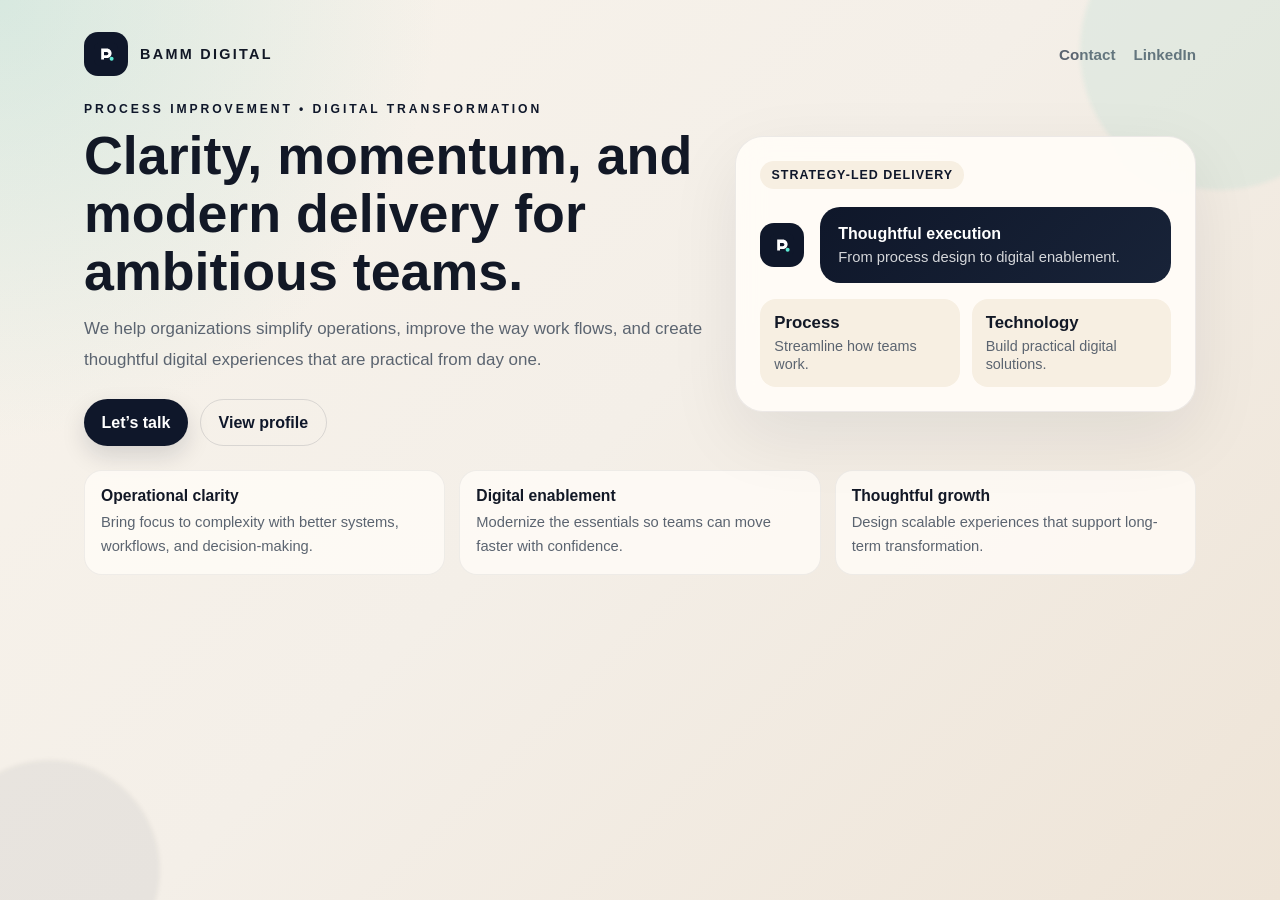
==== commit 312dd558: "revampe" ====
--- a/index.html
+++ b/index.html
@@ -4,103 +4,326 @@
     <meta charset="UTF-8" />
     <meta name="viewport" content="width=device-width, initial-scale=1.0" />
     <title>BAMM Digital</title>
-    <meta name="description" content="BAMM Digital helps teams simplify processes and deliver smarter digital transformation." />
+    <meta
+      name="description"
+      content="BAMM Digital helps teams simplify operations, modernize systems, and deliver thoughtful digital transformation."
+    />
     <link rel="icon" type="image/svg+xml" href="/assets/bamm-logo.svg" />
     <link rel="shortcut icon" href="/assets/bamm-logo.svg" />
     <style>
       :root {
         color-scheme: light;
-        --bg: #f6f5f2;
-        --surface: #ffffff;
-        --text: #111827;
-        --muted: #4b5563;
+        --bg: #f4efe8;
+        --surface: #fffcf7;
+        --surface-soft: #f7efe2;
+        --text: #121826;
+        --muted: #5b6470;
         --accent: #0f172a;
-        --accent-soft: #5eead4;
-      }
+        --accent-soft: #8dd1c6;
+      }
+
       * { box-sizing: border-box; }
+
       body {
         margin: 0;
+        min-height: 100vh;
         font-family: 'Lato', Arial, sans-serif;
-        background: linear-gradient(135deg, var(--bg), #ecebe7);
         color: var(--text);
-        min-height: 100vh;
+        background:
+          radial-gradient(circle at top left, rgba(141, 209, 198, 0.3), transparent 28%),
+          linear-gradient(135deg, #f8f3eb 0%, var(--bg) 48%, #eee4d7 100%);
+      }
+
+      body::before,
+      body::after {
+        content: '';
+        position: fixed;
+        border-radius: 999px;
+        pointer-events: none;
+        filter: blur(2px);
+      }
+
+      body::before {
+        width: 280px;
+        height: 280px;
+        background: rgba(141, 209, 198, 0.16);
+        top: -90px;
+        right: -80px;
+      }
+
+      body::after {
+        width: 220px;
+        height: 220px;
+        background: rgba(15, 23, 42, 0.05);
+        bottom: -80px;
+        left: -60px;
+      }
+
+      a { color: inherit; text-decoration: none; }
+
+      .site {
+        max-width: 1160px;
+        margin: 0 auto;
+        padding: 24px 24px 48px;
+      }
+
+      .nav {
+        display: flex;
+        justify-content: space-between;
+        align-items: center;
+        padding: 8px 0 26px;
+      }
+
+      .brand {
+        display: inline-flex;
+        align-items: center;
+        gap: 12px;
+        font-family: 'Montserrat', Arial, sans-serif;
+        font-size: 0.9rem;
+        font-weight: 800;
+        letter-spacing: 0.16em;
+        text-transform: uppercase;
+      }
+
+      .brand-mark {
+        display: block;
+        width: 44px;
+        height: 44px;
+        padding: 6px;
+        border-radius: 14px;
+        background: var(--accent);
+      }
+
+      .nav-links {
+        display: flex;
+        gap: 18px;
+        color: var(--muted);
+        font-size: 0.95rem;
+        font-weight: 600;
+      }
+
+      .hero {
         display: grid;
-        place-items: center;
-      }
-      .card {
-        width: min(92vw, 860px);
-        background: var(--surface);
-        border: 1px solid rgba(15, 23, 42, 0.08);
-        border-radius: 24px;
-        padding: 2.25rem;
-        box-shadow: 0 24px 60px rgba(15, 23, 42, 0.08);
-      }
-      .hero {
+        grid-template-columns: 1.15fr 0.85fr;
+        gap: 28px;
+        align-items: center;
+      }
+
+      .copy {
+        max-width: 620px;
+      }
+
+      .eyebrow {
+        margin: 0 0 10px;
+        color: var(--accent);
+        font-size: 0.76rem;
+        font-weight: 800;
+        letter-spacing: 0.24em;
+        text-transform: uppercase;
+      }
+
+      h1 {
+        margin: 0 0 14px;
+        font-family: 'Montserrat', Arial, sans-serif;
+        font-size: clamp(2.2rem, 4.2vw, 3.4rem);
+        line-height: 1.08;
+      }
+
+      .lead {
+        margin: 0;
+        color: var(--muted);
+        font-size: 1.06rem;
+        line-height: 1.8;
+      }
+
+      .actions {
         display: flex;
-        gap: 2rem;
-        align-items: center;
-        justify-content: space-between;
+        gap: 12px;
         flex-wrap: wrap;
-      }
-      .brand-mark {
-        width: 128px;
-        height: 128px;
-        flex-shrink: 0;
-      }
-      h1 {
-        font-family: 'Montserrat', Arial, sans-serif;
-        font-size: clamp(2rem, 4vw, 3rem);
-        line-height: 1.1;
-        margin: 0 0 0.75rem;
-      }
-      p { margin: 0; color: var(--muted); font-size: 1.05rem; line-height: 1.7; }
-      .eyebrow {
-        text-transform: uppercase;
-        letter-spacing: 0.22em;
-        font-size: 0.72rem;
+        margin-top: 24px;
+      }
+
+      .button {
+        display: inline-flex;
+        align-items: center;
+        justify-content: center;
+        padding: 0.84rem 1.1rem;
+        border-radius: 999px;
         font-weight: 700;
-        color: var(--accent);
-        margin-bottom: 0.5rem;
-      }
-      .actions {
-        margin-top: 1.4rem;
-        display: flex;
-        gap: 0.75rem;
-        flex-wrap: wrap;
-      }
-      a.button {
-        display: inline-block;
-        padding: 0.8rem 1.1rem;
-        border-radius: 999px;
-        text-decoration: none;
+        transition: transform 180ms ease, box-shadow 180ms ease;
+      }
+
+      .button:hover { transform: translateY(-1px); }
+
+      .button.primary {
         background: var(--accent);
         color: white;
-        font-weight: 700;
-      }
-      a.button.secondary {
+        box-shadow: 0 10px 24px rgba(15, 23, 42, 0.14);
+      }
+
+      .button.secondary {
         background: transparent;
         color: var(--accent);
-        border: 1px solid rgba(15, 23, 42, 0.14);
-      }
+        border: 1px solid rgba(15, 23, 42, 0.12);
+      }
+
+      .panel {
+        padding: 24px;
+        border-radius: 28px;
+        border: 1px solid rgba(15, 23, 42, 0.08);
+        background: rgba(255, 252, 247, 0.94);
+        box-shadow: 0 24px 70px rgba(15, 23, 42, 0.08);
+        backdrop-filter: blur(14px);
+      }
+
+      .pill {
+        display: inline-flex;
+        align-items: center;
+        padding: 0.42rem 0.7rem;
+        border-radius: 999px;
+        background: var(--surface-soft);
+        color: var(--accent);
+        font-size: 0.78rem;
+        font-weight: 700;
+        letter-spacing: 0.08em;
+        text-transform: uppercase;
+      }
+
+      .logo-stack {
+        display: flex;
+        align-items: center;
+        gap: 16px;
+        margin-top: 18px;
+      }
+
+      .logo-card {
+        flex: 1;
+        padding: 18px;
+        border-radius: 20px;
+        background: linear-gradient(135deg, var(--accent) 0%, #182338 100%);
+        color: white;
+      }
+
+      .logo-card strong { display: block; font-size: 1rem; margin-bottom: 6px; }
+      .logo-card span { display: block; font-size: 0.92rem; opacity: 0.82; }
+
+      .panel-grid {
+        display: grid;
+        grid-template-columns: 1fr 1fr;
+        gap: 12px;
+        margin-top: 16px;
+      }
+
+      .stat-card {
+        padding: 14px;
+        border-radius: 16px;
+        background: var(--surface-soft);
+      }
+
+      .stat-card strong { display: block; font-size: 1.05rem; margin-bottom: 4px; }
+      .stat-card span { color: var(--muted); font-size: 0.9rem; }
+
+      .services {
+        display: grid;
+        grid-template-columns: repeat(3, minmax(0, 1fr));
+        gap: 14px;
+        margin-top: 24px;
+      }
+
+      .service-card {
+        padding: 16px;
+        border-radius: 18px;
+        background: rgba(255, 252, 247, 0.82);
+        border: 1px solid rgba(15, 23, 42, 0.06);
+      }
+
+      .service-card h3 {
+        margin: 0 0 6px;
+        font-size: 0.98rem;
+      }
+
+      .service-card p {
+        margin: 0;
+        color: var(--muted);
+        font-size: 0.92rem;
+        line-height: 1.6;
+      }
+
+      @media (max-width: 860px) {
+        .hero { grid-template-columns: 1fr; }
+        .services { grid-template-columns: 1fr; }
+      }
+
       @media (max-width: 640px) {
-        .card { padding: 1.4rem; }
-        .brand-mark { width: 96px; height: 96px; }
+        .site { padding: 18px 16px 32px; }
+        .nav { flex-direction: column; align-items: flex-start; gap: 10px; }
+        .nav-links { gap: 12px; flex-wrap: wrap; }
+        .panel { padding: 18px; }
+        .panel-grid { grid-template-columns: 1fr; }
       }
     </style>
   </head>
   <body>
-    <main class="card">
+    <main class="site">
+      <header class="nav">
+        <a class="brand" href="/">
+          <img class="brand-mark" src="/assets/bamm-logo.svg" alt="BAMM Digital logo" />
+          <span>BAMM Digital</span>
+        </a>
+        <nav class="nav-links" aria-label="Primary">
+          <a href="mailto:hello@bammdigital.com">Contact</a>
+          <a href="https://www.linkedin.com/" target="_blank" rel="noreferrer">LinkedIn</a>
+        </nav>
+      </header>
+
       <section class="hero">
-        <img class="brand-mark" src="/assets/bamm-logo.svg" alt="BAMM Digital logo" />
-        <div>
-          <p class="eyebrow">BAMM Digital</p>
-          <h1>Process improvement. Digital transformation.</h1>
-          <p>We help teams simplify operations, modernize systems, and create more thoughtful digital experiences.</p>
+        <div class="copy">
+          <p class="eyebrow">Process improvement • Digital transformation</p>
+          <h1>Clarity, momentum, and modern delivery for ambitious teams.</h1>
+          <p class="lead">
+            We help organizations simplify operations, improve the way work flows, and create thoughtful digital experiences that are practical from day one.
+          </p>
           <div class="actions">
-            <a class="button" href="mailto:hello@bammdigital.com">Let’s talk</a>
+            <a class="button primary" href="mailto:hello@bammdigital.com">Let’s talk</a>
             <a class="button secondary" href="https://www.linkedin.com/" target="_blank" rel="noreferrer">View profile</a>
           </div>
         </div>
+
+        <aside class="panel" aria-label="Company overview">
+          <span class="pill">Strategy-led delivery</span>
+          <div class="logo-stack">
+            <img class="brand-mark" src="/assets/bamm-logo.svg" alt="BAMM Digital logo" />
+            <div class="logo-card">
+              <strong>Thoughtful execution</strong>
+              <span>From process design to digital enablement.</span>
+            </div>
+          </div>
+          <div class="panel-grid">
+            <div class="stat-card">
+              <strong>Process</strong>
+              <span>Streamline how teams work.</span>
+            </div>
+            <div class="stat-card">
+              <strong>Technology</strong>
+              <span>Build practical digital solutions.</span>
+            </div>
+          </div>
+        </aside>
+      </section>
+
+      <section class="services" aria-label="Services">
+        <article class="service-card">
+          <h3>Operational clarity</h3>
+          <p>Bring focus to complexity with better systems, workflows, and decision-making.</p>
+        </article>
+        <article class="service-card">
+          <h3>Digital enablement</h3>
+          <p>Modernize the essentials so teams can move faster with confidence.</p>
+        </article>
+        <article class="service-card">
+          <h3>Thoughtful growth</h3>
+          <p>Design scalable experiences that support long-term transformation.</p>
+        </article>
       </section>
     </main>
   </body>
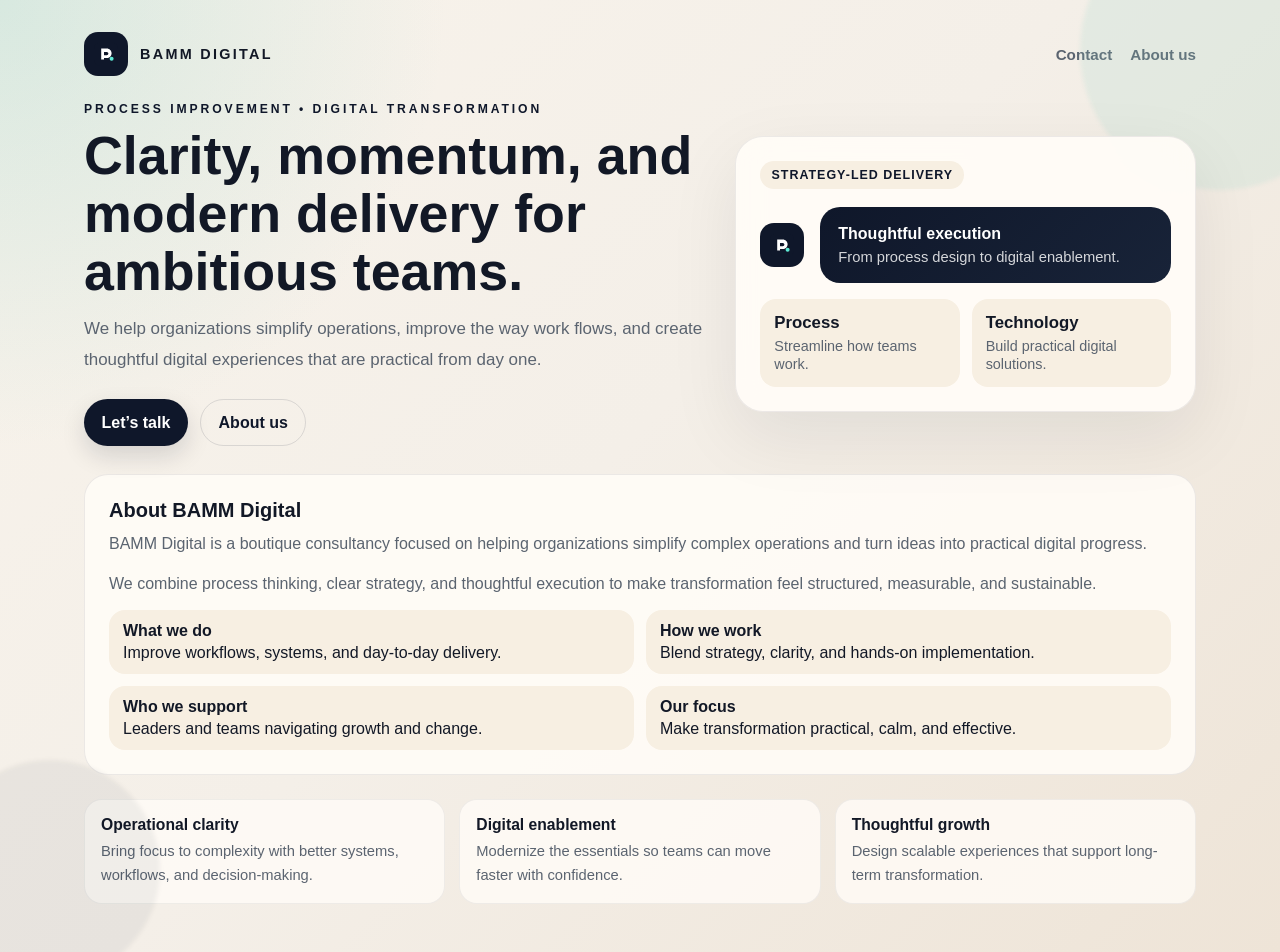
==== commit e225261b: "update email address" ====
--- a/index.html
+++ b/index.html
@@ -22,21 +22,27 @@
         --accent-soft: #8dd1c6;
       }
 
-      * { box-sizing: border-box; }
+      * {
+        box-sizing: border-box;
+      }
 
       body {
         margin: 0;
         min-height: 100vh;
-        font-family: 'Lato', Arial, sans-serif;
+        font-family: "Lato", Arial, sans-serif;
         color: var(--text);
         background:
-          radial-gradient(circle at top left, rgba(141, 209, 198, 0.3), transparent 28%),
+          radial-gradient(
+            circle at top left,
+            rgba(141, 209, 198, 0.3),
+            transparent 28%
+          ),
           linear-gradient(135deg, #f8f3eb 0%, var(--bg) 48%, #eee4d7 100%);
       }
 
       body::before,
       body::after {
-        content: '';
+        content: "";
         position: fixed;
         border-radius: 999px;
         pointer-events: none;
@@ -59,7 +65,10 @@
         left: -60px;
       }
 
-      a { color: inherit; text-decoration: none; }
+      a {
+        color: inherit;
+        text-decoration: none;
+      }
 
       .site {
         max-width: 1160px;
@@ -78,7 +87,7 @@
         display: inline-flex;
         align-items: center;
         gap: 12px;
-        font-family: 'Montserrat', Arial, sans-serif;
+        font-family: "Montserrat", Arial, sans-serif;
         font-size: 0.9rem;
         font-weight: 800;
         letter-spacing: 0.16em;
@@ -124,7 +133,7 @@
 
       h1 {
         margin: 0 0 14px;
-        font-family: 'Montserrat', Arial, sans-serif;
+        font-family: "Montserrat", Arial, sans-serif;
         font-size: clamp(2.2rem, 4.2vw, 3.4rem);
         line-height: 1.08;
       }
@@ -150,10 +159,14 @@
         padding: 0.84rem 1.1rem;
         border-radius: 999px;
         font-weight: 700;
-        transition: transform 180ms ease, box-shadow 180ms ease;
-      }
-
-      .button:hover { transform: translateY(-1px); }
+        transition:
+          transform 180ms ease,
+          box-shadow 180ms ease;
+      }
+
+      .button:hover {
+        transform: translateY(-1px);
+      }
 
       .button.primary {
         background: var(--accent);
@@ -204,8 +217,16 @@
         color: white;
       }
 
-      .logo-card strong { display: block; font-size: 1rem; margin-bottom: 6px; }
-      .logo-card span { display: block; font-size: 0.92rem; opacity: 0.82; }
+      .logo-card strong {
+        display: block;
+        font-size: 1rem;
+        margin-bottom: 6px;
+      }
+      .logo-card span {
+        display: block;
+        font-size: 0.92rem;
+        opacity: 0.82;
+      }
 
       .panel-grid {
         display: grid;
@@ -220,8 +241,53 @@
         background: var(--surface-soft);
       }
 
-      .stat-card strong { display: block; font-size: 1.05rem; margin-bottom: 4px; }
-      .stat-card span { color: var(--muted); font-size: 0.9rem; }
+      .stat-card strong {
+        display: block;
+        font-size: 1.05rem;
+        margin-bottom: 4px;
+      }
+      .stat-card span {
+        color: var(--muted);
+        font-size: 0.9rem;
+      }
+
+      .about {
+        margin-top: 28px;
+        padding: 24px;
+        border-radius: 24px;
+        border: 1px solid rgba(15, 23, 42, 0.08);
+        background: rgba(255, 252, 247, 0.9);
+      }
+
+      .about h2 {
+        margin: 0 0 8px;
+        font-family: "Montserrat", Arial, sans-serif;
+        font-size: 1.25rem;
+      }
+
+      .about p {
+        margin: 0 0 12px;
+        color: var(--muted);
+        line-height: 1.75;
+      }
+
+      .about-list {
+        display: grid;
+        grid-template-columns: repeat(2, minmax(0, 1fr));
+        gap: 12px;
+        margin-top: 12px;
+      }
+
+      .about-list div {
+        padding: 12px 14px;
+        border-radius: 16px;
+        background: var(--surface-soft);
+      }
+
+      .about-list strong {
+        display: block;
+        margin-bottom: 4px;
+      }
 
       .services {
         display: grid;
@@ -250,16 +316,33 @@
       }
 
       @media (max-width: 860px) {
-        .hero { grid-template-columns: 1fr; }
-        .services { grid-template-columns: 1fr; }
+        .hero {
+          grid-template-columns: 1fr;
+        }
+        .services {
+          grid-template-columns: 1fr;
+        }
       }
 
       @media (max-width: 640px) {
-        .site { padding: 18px 16px 32px; }
-        .nav { flex-direction: column; align-items: flex-start; gap: 10px; }
-        .nav-links { gap: 12px; flex-wrap: wrap; }
-        .panel { padding: 18px; }
-        .panel-grid { grid-template-columns: 1fr; }
+        .site {
+          padding: 18px 16px 32px;
+        }
+        .nav {
+          flex-direction: column;
+          align-items: flex-start;
+          gap: 10px;
+        }
+        .nav-links {
+          gap: 12px;
+          flex-wrap: wrap;
+        }
+        .panel {
+          padding: 18px;
+        }
+        .panel-grid {
+          grid-template-columns: 1fr;
+        }
       }
     </style>
   </head>
@@ -267,12 +350,16 @@
     <main class="site">
       <header class="nav">
         <a class="brand" href="/">
-          <img class="brand-mark" src="/assets/bamm-logo.svg" alt="BAMM Digital logo" />
+          <img
+            class="brand-mark"
+            src="/assets/bamm-logo.svg"
+            alt="BAMM Digital logo"
+          />
           <span>BAMM Digital</span>
         </a>
         <nav class="nav-links" aria-label="Primary">
-          <a href="mailto:hello@bammdigital.com">Contact</a>
-          <a href="https://www.linkedin.com/" target="_blank" rel="noreferrer">LinkedIn</a>
+          <a href="mailto:hello@bammdigital.co.uk">Contact</a>
+          <a href="#about-us">About us</a>
         </nav>
       </header>
 
@@ -281,18 +368,26 @@
           <p class="eyebrow">Process improvement • Digital transformation</p>
           <h1>Clarity, momentum, and modern delivery for ambitious teams.</h1>
           <p class="lead">
-            We help organizations simplify operations, improve the way work flows, and create thoughtful digital experiences that are practical from day one.
+            We help organizations simplify operations, improve the way work
+            flows, and create thoughtful digital experiences that are practical
+            from day one.
           </p>
           <div class="actions">
-            <a class="button primary" href="mailto:hello@bammdigital.com">Let’s talk</a>
-            <a class="button secondary" href="https://www.linkedin.com/" target="_blank" rel="noreferrer">View profile</a>
+            <a class="button primary" href="mailto:hello@bammdigital.co.uk"
+              >Let’s talk</a
+            >
+            <a class="button secondary" href="#about-us">About us</a>
           </div>
         </div>
 
         <aside class="panel" aria-label="Company overview">
           <span class="pill">Strategy-led delivery</span>
           <div class="logo-stack">
-            <img class="brand-mark" src="/assets/bamm-logo.svg" alt="BAMM Digital logo" />
+            <img
+              class="brand-mark"
+              src="/assets/bamm-logo.svg"
+              alt="BAMM Digital logo"
+            />
             <div class="logo-card">
               <strong>Thoughtful execution</strong>
               <span>From process design to digital enablement.</span>
@@ -311,18 +406,56 @@
         </aside>
       </section>
 
+      <section class="about" id="about-us" aria-labelledby="about-title">
+        <h2 id="about-title">About BAMM Digital</h2>
+        <p>
+          BAMM Digital is a boutique consultancy focused on helping
+          organizations simplify complex operations and turn ideas into
+          practical digital progress.
+        </p>
+        <p>
+          We combine process thinking, clear strategy, and thoughtful execution
+          to make transformation feel structured, measurable, and sustainable.
+        </p>
+        <div class="about-list">
+          <div>
+            <strong>What we do</strong>
+            <span>Improve workflows, systems, and day-to-day delivery.</span>
+          </div>
+          <div>
+            <strong>How we work</strong>
+            <span>Blend strategy, clarity, and hands-on implementation.</span>
+          </div>
+          <div>
+            <strong>Who we support</strong>
+            <span>Leaders and teams navigating growth and change.</span>
+          </div>
+          <div>
+            <strong>Our focus</strong>
+            <span>Make transformation practical, calm, and effective.</span>
+          </div>
+        </div>
+      </section>
+
       <section class="services" aria-label="Services">
         <article class="service-card">
           <h3>Operational clarity</h3>
-          <p>Bring focus to complexity with better systems, workflows, and decision-making.</p>
+          <p>
+            Bring focus to complexity with better systems, workflows, and
+            decision-making.
+          </p>
         </article>
         <article class="service-card">
           <h3>Digital enablement</h3>
-          <p>Modernize the essentials so teams can move faster with confidence.</p>
+          <p>
+            Modernize the essentials so teams can move faster with confidence.
+          </p>
         </article>
         <article class="service-card">
           <h3>Thoughtful growth</h3>
-          <p>Design scalable experiences that support long-term transformation.</p>
+          <p>
+            Design scalable experiences that support long-term transformation.
+          </p>
         </article>
       </section>
     </main>
